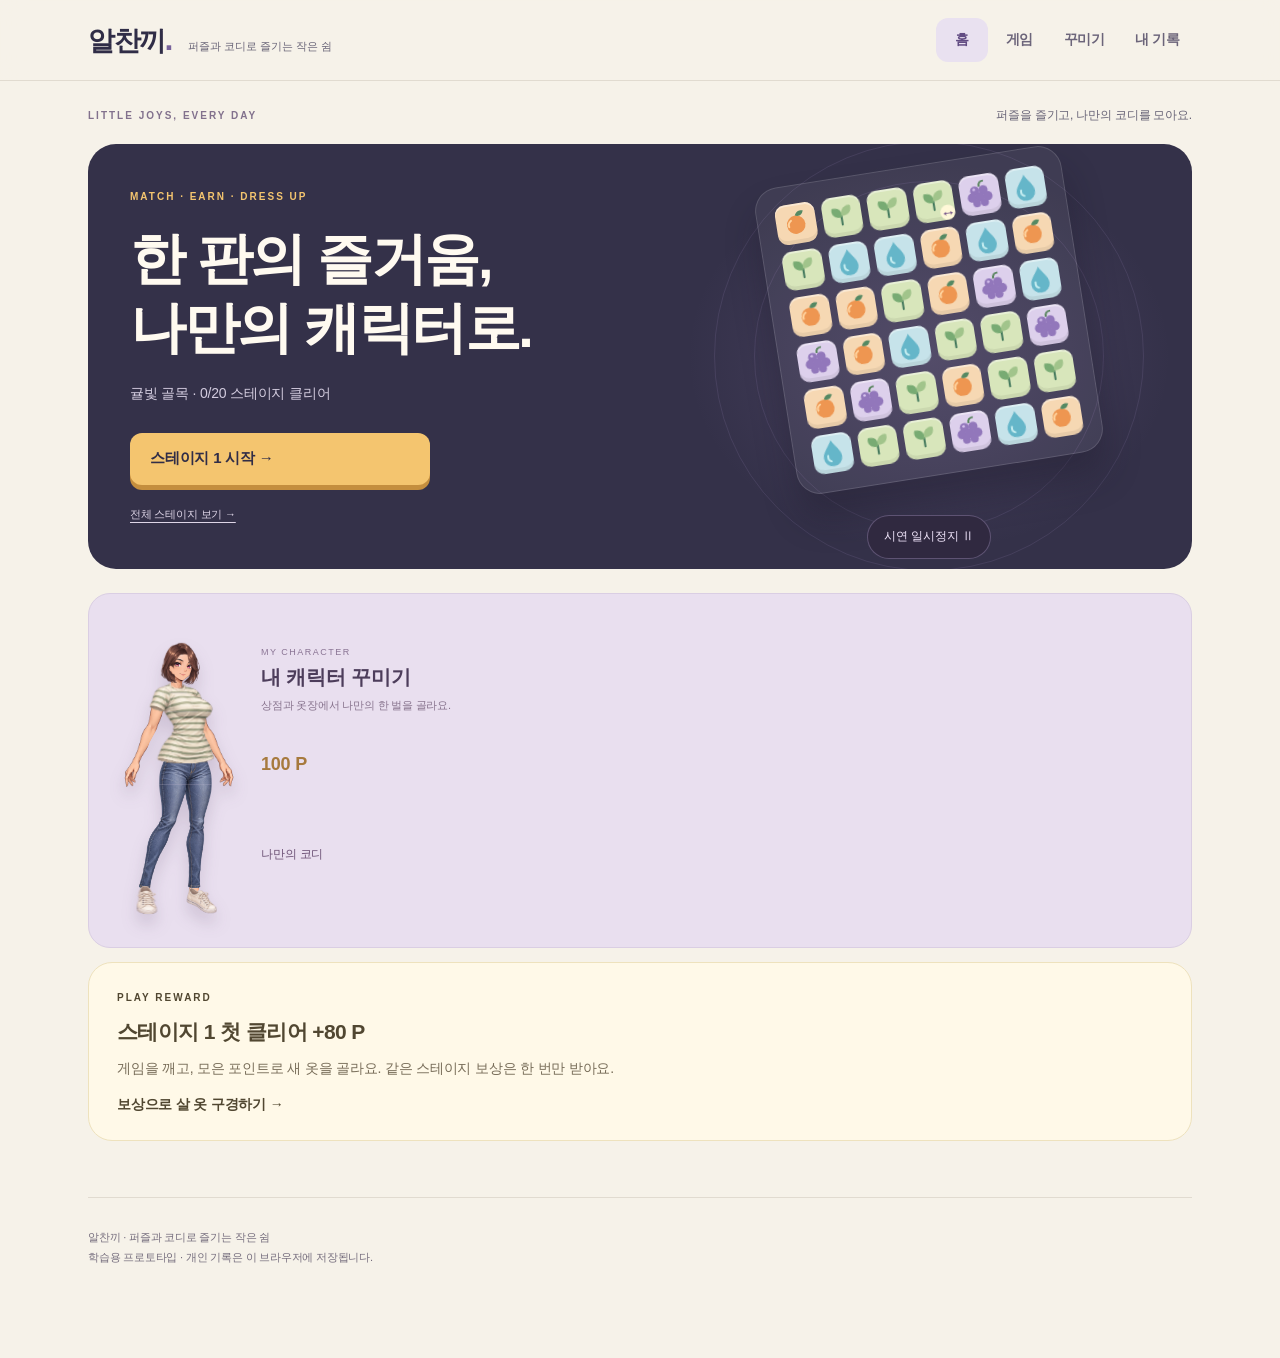
==== docs/index.html @ c438843d "Remove the previous records archive from the records screen" ====
<!doctype html>
<html lang="ko"><head><meta charset="utf-8"><meta name="viewport" content="width=device-width, initial-scale=1"><meta name="theme-color" content="#353047"><link rel="stylesheet" href="./avatar.css"><link rel="stylesheet" href="./avatar-cel.css"><link rel="stylesheet" href="./avatar-raster.css"><link rel="stylesheet" href="./avatar-quality.css"><link rel="stylesheet" href="./journey.css"><link rel="stylesheet" href="./daily.css"><link rel="stylesheet" href="./playground.css"><meta name="description" content="알찬끼에서 별빛 배달 여행과 3매치 퍼즐을 즐기고, 모은 포인트로 나만의 캐릭터를 꾸며보세요."><title>알찬끼 · 퍼즐과 코디로 즐기는 작은 쉼</title>
<style>
:root{--bg:#f6f5ef;--ink:#203e34;--muted:#728078;--line:#dce1d6;--green:#ddebce;--orange:#edb979}*{box-sizing:border-box}html{scroll-behavior:smooth;scroll-padding-top:90px}body{margin:0;background:var(--bg);color:var(--ink);font-family:system-ui,-apple-system,'Segoe UI',sans-serif}button,input{font:inherit}button,a{-webkit-tap-highlight-color:transparent}button{cursor:pointer}a{color:inherit;text-decoration:none}header{position:sticky;top:0;z-index:5;background:#f6f5eff5;border-bottom:1px solid var(--line)}.bar{max-width:1160px;margin:auto;display:flex;justify-content:space-between;align-items:center;padding:19px 28px}.logo{font-size:29px;font-weight:900;letter-spacing:-2px}.logo span{font-size:11px;letter-spacing:2px;margin-left:12px;font-weight:500}nav{display:flex;gap:24px;font-size:14px}nav a:hover{color:#56834b}main{max-width:1160px;margin:auto;padding:0 28px}section{margin:48px 0 64px}.hero{display:grid;grid-template-columns:1.2fr 1fr;gap:40px;align-items:center;margin:50px 0}.eyebrow{font-size:11px;letter-spacing:2px;font-weight:700;color:#6c8268}.hero h1{font-size:clamp(38px,5.1vw,65px);line-height:1.22;letter-spacing:-3px;margin:20px 0}.hero p{color:var(--muted);line-height:1.9;font-size:15px}.hero-art{position:relative;overflow:hidden;border-radius:160px 160px 24px 24px;height:300px;background:#e7ead9;display:flex;align-items:flex-end;justify-content:center}.sun{width:95px;height:95px;border-radius:50%;background:#efbd7b;position:absolute;top:38px;right:70px}.hill{width:400px;height:250px;border-radius:50%;background:#a8bea0;position:absolute;bottom:-135px;left:-60px;transform:rotate(20deg)}.hill.second{background:#72977b;bottom:-165px;left:80px;width:450px}.plant{z-index:1;font-size:112px;filter:saturate(.6);margin-bottom:16px}.art-caption{position:absolute;left:24px;top:28px;font-size:12px;line-height:1.6}.pill{display:inline-block;background:white;border:1px solid var(--line);padding:8px 13px;border-radius:30px;font-size:12px}.section-head{display:flex;align-items:baseline;justify-content:space-between;gap:12px;margin-bottom:22px}h2{font-size:25px;letter-spacing:-1px;margin:0}h3{letter-spacing:-.6px}.small{font-size:12px;color:var(--muted)}.cards{display:grid;grid-template-columns:repeat(3,1fr);gap:16px}.card{background:#fff;border:1px solid var(--line);border-radius:18px;padding:24px}.card .icon{width:56px;height:56px;display:grid;place-items:center;font-size:29px;border-radius:15px;background:#f0f3e7;margin-bottom:22px}.tag{font-size:11px;color:#78886e}.card h3{font-size:19px;line-height:1.5;margin:12px 0}.card p,details{font-size:14px;color:#64766b;line-height:1.85}.card details{border-top:1px solid var(--line);padding-top:14px}.card summary{cursor:pointer;color:var(--ink);font-size:13px}.card details p{margin-bottom:0}.split{display:grid;grid-template-columns:1fr 1fr;gap:22px}.panel{background:#fff;border:1px solid var(--line);border-radius:22px;padding:28px}.goal{background:#eaf0e2}.fields{display:grid;grid-template-columns:1fr 1fr;gap:14px;margin:22px 0}label{font-size:12px;display:block}input{width:100%;border:1px solid #d1dccc;border-radius:9px;background:#ffffffbf;padding:12px;margin-top:7px;color:var(--ink);min-width:0}input:focus{outline:2px solid #648b55}.primary,.secondary{border:0;border-radius:10px;padding:12px 18px;font-size:13px;background:var(--ink);color:#fff}.secondary{background:#edf1e6;color:var(--ink)}.stats{display:grid;grid-template-columns:1fr 1fr;gap:16px;margin:25px 0}.stats strong{display:block;font-size:24px;margin-top:8px;letter-spacing:-1px}.progress{height:9px;background:#d4decc;border-radius:10px;overflow:hidden}.progress div{height:100%;background:#5b8153;transition:width .3s}.note{font-size:11px;line-height:1.8;color:#73816e}.game-panel{background:#203e34;color:#f7faee;display:flex;flex-direction:column}.game-panel .small,.game-panel .note{color:#b6c6ba}.game-stats{display:flex;justify-content:space-between;margin:20px 0 16px;font-size:12px}.game-stats b{font-size:21px;display:block;margin-top:5px}.board{touch-action:manipulation;display:grid;grid-template-columns:repeat(7,1fr);gap:5px;background:#163027;padding:10px;border-radius:15px;width:min(100%,350px);margin:auto}.tile{touch-action:manipulation;aspect-ratio:1;border:0;border-radius:9px;font-size:clamp(18px,3vw,27px);display:grid;place-items:center;padding:0;transition:transform .12s,opacity .15s;background:#e6edd8}.tile[data-v="1"]{background:#f8d5b1}.tile[data-v="2"]{background:#e4dcf5}.tile[data-v="3"]{background:#c2dfdd}.tile[data-v="4"]{background:#f3eab2}.tile.selected{outline:3px solid #f4ba64;outline-offset:0;transform:scale(.92)}.tile.pop{opacity:0;transform:scale(.4)}.tile:focus-visible{outline:3px solid #fbaf51}.game-actions{display:flex;gap:10px;justify-content:center;margin-top:12px}.game-actions button{padding:10px 14px;border:1px solid #607c6b;border-radius:8px;background:transparent;color:#fff;font-size:12px}#game-message{min-height:38px;text-align:center;font-size:12px;line-height:1.6;margin:13px 0 0}.strip{border-radius:18px;background:#efdfc9;padding:28px;display:flex;align-items:center;justify-content:space-between;gap:20px}.strip p{font-size:14px;line-height:1.8;margin-bottom:0}.strip strong{font-size:20px}footer{max-width:1104px;margin:0 auto;padding:28px 0 90px;border-top:1px solid var(--line);font-size:11px;color:var(--muted);line-height:1.8}.bottom-nav{display:none}button:focus-visible,a:focus-visible,summary:focus-visible{outline:3px solid #dc9a48;outline-offset:4px}@media(max-width:700px){.bar{padding:14px 20px}.logo{font-size:26px}.logo span{font-size:9px}nav{gap:15px;font-size:12px}main{padding:0 18px}.hero{grid-template-columns:1fr;gap:24px;margin:32px 0 40px}.hero h1{letter-spacing:-2px}.hero-art{height:180px;border-radius:90px 90px 18px 18px}.plant{font-size:85px;margin:0}.sun{width:65px;height:65px;top:20px}.hero p{font-size:14px}.cards,.split{grid-template-columns:1fr}.card{padding:22px}.card .icon{float:right;margin:0 0 10px 12px}.card h3{margin-top:10px}.panel{padding:23px}section{margin:36px 0 44px}.section-head{align-items:flex-start}h2{font-size:22px}.section-head .small{max-width:125px;text-align:right;line-height:1.6}.strip{padding:24px}.strip>span{display:none}.board{gap:5px}.tile{font-size:25px}footer{margin:0 18px}.bottom-nav{display:flex;position:fixed;bottom:0;left:0;right:0;z-index:6;justify-content:space-around;background:#fffef9f5;border-top:1px solid var(--line);padding:14px 5px calc(14px + env(safe-area-inset-bottom));font-size:12px}}@media(prefers-reduced-motion:reduce){html{scroll-behavior:auto}*{transition:none!important}}

/* Each navigation destination is a separate view; hidden panels keep their state. */
[hidden]{display:none!important}
body[data-view] .split{display:contents}
body[data-view] #fire,body[data-view] #play{max-width:650px;margin:38px auto 56px}
body[data-view] main{min-height:calc(100svh - 230px)}
nav a{padding:9px 12px;border-radius:22px;transition:background .15s}
nav a[aria-current="page"]{background:#ddebce;color:#203e34;font-weight:750}
.bottom-nav a[aria-current="page"]{background:#eaf0e2}
@media(max-width:700px){nav{gap:4px}nav a{padding:8px 10px}body[data-view] #fire,body[data-view] #play{margin-top:24px}.bottom-nav{gap:0}}

.feed-heading{margin:30px 0 18px}.feed-feature{background:#eaf0e2}.external-card{display:flex;flex-direction:column}.external-card h3{flex:1}.source-link{font-size:13px;font-weight:700;display:block;margin-top:18px}.feed-meta{font-size:11px;line-height:1.8;color:var(--muted)}.feed-status{font-size:12px;line-height:1.8;color:#63735e;margin:12px 0 24px}.external-card a:hover{text-decoration:underline}

#community{max-width:820px;margin:38px auto 56px}.community-notice{background:#eaf0e2;border:1px solid #d1dfc4;border-radius:14px;padding:18px;line-height:1.8;font-size:13px}.community-toolbar{display:flex;justify-content:space-between;gap:12px;margin:22px 0;align-items:center}.community-toolbar input{margin:0;max-width:420px}.post-list{display:grid;gap:12px}.post-row{text-align:left;width:100%;border:1px solid var(--line);border-radius:14px;padding:20px;background:white;color:var(--ink)}.post-row:hover{border-color:#7b9a68}.post-row strong{display:block;font-size:17px;line-height:1.6;margin:8px 0;overflow-wrap:anywhere}.post-meta{font-size:12px;color:var(--muted);line-height:1.8}.post-badge{font-size:10px;background:#edf1e6;border-radius:5px;padding:3px 7px;margin-right:8px}.community-form{display:grid;gap:16px}.community-form input,.community-form textarea,.community-form select{background:#fafbf6;border:1px solid var(--line);border-radius:9px;padding:12px;width:100%;color:var(--ink);font:inherit;margin-top:7px}.community-form textarea{resize:vertical;min-height:150px;line-height:1.7}.community-form .comment-text{min-height:80px}.community-actions{display:flex;gap:10px;flex-wrap:wrap;margin:18px 0}.post-body{white-space:pre-wrap;overflow-wrap:anywhere;line-height:1.9;font-size:15px;margin:24px 0 30px}.post-detail-title{overflow-wrap:anywhere;font-size:25px;line-height:1.5}.comment-row{padding:18px 0;border-bottom:1px solid var(--line)}.comment-row p{white-space:pre-wrap;overflow-wrap:anywhere;line-height:1.8;font-size:14px}.delete-small{border:0;background:transparent;color:#965640;font-size:12px;padding:8px}.empty-state{padding:30px;text-align:center;color:var(--muted);font-size:14px;line-height:1.8}#community-status{min-height:24px;line-height:1.7;color:#7d502c;font-size:13px}.community-title{margin:12px 0}.community-error{color:#8b3f2d}@media(max-width:700px){#community{margin-top:24px}.community-toolbar{align-items:stretch}.community-toolbar .primary{white-space:nowrap}.post-row{padding:17px}.community-detail{padding:20px}.bottom-nav a{font-size:11px;padding:9px 7px}}@media(max-width:450px){.logo span{display:none}.bar nav a{font-size:12px;padding:8px 9px}.bar{padding:14px 18px}}
.hero,.strip{display:none!important}</style><link rel="stylesheet" href="./mobile.css"><link rel="stylesheet" href="./meals.css"><link rel="stylesheet" href="./meal-solo.css"><link rel="stylesheet" href="./fire.css"><link rel="stylesheet" href="./fire-life.css"><link rel="stylesheet" href="./hub.css"><link rel="stylesheet" href="./cart.css"><link rel="stylesheet" href="./soft-theme.css"><link rel="stylesheet" href="./menu-focus.css"><link rel="stylesheet" href="./puzzle-presentation.css"><link rel="stylesheet" href="./home-motion.css"><link rel="stylesheet" href="./collection.css"><link rel="stylesheet" href="./play-upgrades.css"><link rel="stylesheet" href="./puzzle-objectives.css"></head><body class="soft-theme" data-view="home">
<header><div class="bar"><a class="logo" href="#home">알찬끼<b class="brand-dot">.</b><span>퍼즐과 코디로 즐기는 작은 쉼</span></a><nav aria-label="메인 메뉴"><a href="#home">홈</a><a href="#arcade">게임</a><a href="#avatar">꾸미기</a><a href="#read">내 기록</a></nav></div></header>
<main>
<section id="home" class="meal-home" aria-labelledby="meal-home-heading">
<div class="soft-home-head"><span class="soft-kicker">LITTLE JOYS, EVERY DAY</span><p>퍼즐을 즐기고, 나만의 코디를 모아요.</p></div>
<div class="soft-game-hero"><div class="soft-game-copy"><span class="soft-kicker">MATCH · EARN · DRESS UP</span><h1 id="meal-home-heading">한 판의 즐거움,<br>나만의 캐릭터로.</h1><p data-menu-journey-summary>스테이지 1부터 가볍게 시작해요.</p><a class="soft-play-button" data-menu-journey-action href="#challenge?journey=1">스테이지 1 시작 →</a><a class="soft-game-more" href="#journey">전체 스테이지 보기 →</a></div><div class="soft-game-visual"><div class="soft-orbit one" aria-hidden="true"></div><div class="soft-orbit two" aria-hidden="true"></div><div class="soft-preview" aria-hidden="true"></div><button class="home-demo-control" type="button" hidden>시연 일시정지 Ⅱ</button></div></div>
<div class="collection-wish" data-wish-target></div><div class="home-game-paths"><a class="avatar-entry" href="#avatar"><span data-home-avatar aria-hidden="true"></span><span><small>MY CHARACTER</small><strong>내 캐릭터 꾸미기</strong><span>상점과 옷장에서 나만의 한 벌을 골라요.</span></span><b data-avatar-balance>100 P</b><span class="collection-home-badge" id="home-region-badge"></span></a><a class="next-reward-card" href="#avatar"><span class="soft-kicker">PLAY REWARD</span><strong data-menu-reward>첫 스테이지를 깨면 +80 P</strong><p data-menu-reward-copy>모은 포인트로 상점에서 새 옷을 골라요.</p><span class="reward-link">보상으로 살 옷 구경하기 →</span></a></div></section>
<section id="saved-meals" class="meal-saved" hidden aria-labelledby="saved-meal-heading"><span class="meal-eyebrow">MY LITTLE TABLE</span><h1 id="saved-meal-heading" tabindex="-1">다음에 또 먹고 싶은 한 끼.</h1><p class="meal-form-info">저장한 아이디어, 먹어본 한 끼, 직접 쓴 기록을 모아봐요. 모두 이 브라우저에만 저장됩니다.</p><div id="solo-journal" class="solo-journal"></div><div class="record-context"><a href="#meal-archive">← 이전 식사 도구</a><a href="#meal-compose">＋ 내 레시피 쓰기</a></div><div class="meal-saved-tabs" role="group" aria-label="내 식탁 분류"><button id="meal-tab-saved" type="button" aria-pressed="true">저장한끼</button><button id="meal-tab-cooked" type="button" aria-pressed="false">먹어본 한끼</button><button id="meal-tab-mine" type="button" aria-pressed="false">내 기록</button></div><p id="meal-saved-count" class="meal-results" role="status"></p><div id="meal-saved-grid" class="meal-grid"></div><p id="meal-saved-status" class="meal-local-status" role="status" aria-live="polite"></p></section>
<section id="meal-archive" hidden class="meal-home" aria-labelledby="meal-archive-heading"><a class="back-home" href="#read">← 내 기록</a><h1 id="meal-archive-heading">이전 식사 도구</h1><p class="small">메인에서 제외한 도구입니다. 기존 개인 기록과 예시를 이곳에서만 확인합니다.</p><div class="hub-grid"><a class="hub-card food" href="#cart"><span class="hub-icon" data-soft-icon="bowl"></span><h2>장보기 조합 계산</h2><p id="hub-food-summary">포장 단위 구매비로 여러 끼 조합 계산</p><span class="hub-go">조합 계산하기 →</span></a></div><div class="home-progress"><p id="solo-home-summary"></p><a href="#saved-meals">내 식탁 보기 →</a></div><div class="home-food-actions"><button id="browse-meals" class="secondary" type="button">한끼 예시 구경 ↓</button><a href="#saved-meals">♡ 저장한 한끼</a><a href="#meal-compose">＋ 내 레시피 쓰기</a></div><details class="home-price-guide"><summary>식사 예시와 가격 기준</summary><p>밥·기름·양념을 포함한 사용량 원가입니다. 예시 단가는 시장 조사 가격이 아니며 실제 구매처·제품에 따라 달라집니다. 처음 포장 단위로 사는 비용은 상세에서 따로 확인할 수 있어요. 예시 이미지는 AI 일러스트입니다.</p></details><div id="meal-feed"><div class="meal-section-head"><h2>한 끼 아이디어 구경</h2><p>기획 예시 4개 · 가정 단가 · AI 일러스트. 내 레시피도 함께 모입니다.</p></div><div class="meal-filters"><label class="meal-search">어떤 재료가 남았나요?<input id="meal-search" type="search" maxlength="80" placeholder="두부, 계란, 참치… 재료나 메뉴 검색"></label><label class="meal-sort-label">둘러보는 순서<select id="meal-sort"><option value="recommended">기본순 (내 기록 먼저)</option><option value="cheap">1인분 비용 낮은순</option><option value="quick">조리시간 짧은순</option></select></label></div><div class="meal-chips" role="group" aria-label="한끼 필터"><button id="meal-filter-all" type="button" aria-pressed="true">전체 보기</button><button id="meal-filter-budget" type="button" aria-pressed="false">3천 원 이하</button><button id="meal-filter-fast" type="button" aria-pressed="false">10분 이내</button><button id="meal-filter-clear" type="button">검색·필터 초기화 ↻</button></div><p id="meal-result-count" class="meal-results" role="status"></p><div id="meal-feed-grid" class="meal-grid"></div><p id="meal-home-status" class="meal-local-status" role="status" aria-live="polite"></p></div></section>
<section id="meal" class="meal-detail" hidden aria-labelledby="meal-detail-title"><a id="meal-detail-back" class="meal-detail-back" href="#meal-archive">← 한끼 구경</a><div id="meal-missing" class="meal-empty" hidden>이 한끼를 찾지 못했어요. 직접 작성한 기록은 작성한 기기의 브라우저에서만 볼 수 있습니다.<br><a class="meal-button" href="#meal-archive">한끼 구경으로</a></div><div id="meal-detail-content"><div class="meal-detail-top"><div id="meal-detail-image" class="meal-detail-image"></div><div><span id="meal-detail-type" class="meal-eyebrow"></span><h1 id="meal-detail-title" class="meal-detail-title"></h1><p id="meal-detail-description" class="meal-detail-description"></p><div id="meal-detail-tags"></div><div id="meal-detail-price" class="meal-detail-price"></div><p id="meal-detail-source" class="meal-price-explanation"></p><div class="meal-actions"><button id="meal-detail-save" class="meal-button" type="button" aria-pressed="false">♡ 저장하기</button><button id="solo-log-trigger" class="meal-button solo-log-launch" type="button">오늘 식사 기록</button><button id="meal-detail-cooked" class="meal-button light" type="button" aria-pressed="false">먹어봤어요</button><button id="meal-detail-share" class="meal-button outline" type="button">한끼 정보 공유 ↗</button></div><p id="meal-detail-status" class="meal-local-status" role="status" aria-live="polite"></p></div></div><div class="meal-detail-grid"><article class="meal-panel"><h2>재료도, 계산도 펼쳐봐요.</h2><label class="meal-portion-control">준비할 분량<select id="meal-detail-portions" aria-label="준비할 인분"></select></label><table class="meal-cost-table"><thead><tr><th>재료</th><th>사용량</th><th>사용량 원가</th></tr></thead><tbody id="meal-ingredients"></tbody><tfoot id="meal-cost-total"></tfoot></table><p class="meal-price-explanation">재료별 비용은 1원, 합계·1인분 원가는 10원 단위 반올림한 추정값입니다. 조리 에너지·도구·배송비는 제외했습니다. 미리 지은 밥 기준 조리시간이며, 쌀은 조리 전 사용량으로 계산합니다.</p><div id="meal-purchase-cost" class="meal-purchase"></div></article><article class="meal-panel"><h2>이렇게 한 그릇.</h2><ol id="meal-detail-steps" class="meal-steps"></ol><div id="meal-detail-tip" class="meal-tip"></div><p class="meal-plain-small">재료와 제품에 따라 맛과 간이 달라집니다. 실제 사용할 제품의 성분을 확인해주세요.</p></article></div><p id="meal-detail-author" class="meal-plain-small"></p><button id="meal-detail-delete" type="button" class="meal-danger" hidden>내 기기에서 이 기록 삭제</button><p id="meal-share-status" class="meal-share-status" role="status"></p><div id="meal-share-copy" class="share-copy" hidden></div></div></section>
<section id="cart" class="cart-page" hidden aria-labelledby="cart-heading"><span class="meal-eyebrow">MY REAL SHOPPING PLAN</span><h1 id="cart-heading">몇 끼를 먹을지 정하면,<br>살 포장까지 계산해요.</h1><p class="cart-lead">재료를 함께 쓰는 식사 조합을 비교해 장보기 상품 합계와 남는 양을 계산합니다.</p><div class="cart-tools"><a href="#meal-lab">메뉴 하나만 가볍게 고르기</a><a href="#saved-meals">내 식탁</a></div><p class="cart-provenance">기획 예시 10개 · 예시 포장 가격 · 실제 매장 최저가/직접 조리 검증 자료가 아닙니다. 가격과 보유 수량을 맞추면 내 기준으로 계산할 수 있어요.</p><div id="cart-active" class="cart-active" hidden></div><form id="cart-form" class="cart-form" novalidate><div class="cart-main-fields"><label>이번 장보기 한도 (원)<input id="cart-budget" type="number" min="0" max="10000000" step="1" value="50000" inputmode="numeric"></label><label>준비할 저녁 식사 (끼)<input id="cart-meals" type="number" min="1" max="7" step="1" value="7" inputmode="numeric"></label></div><details id="cart-settings" class="cart-settings"><summary>인원·조리시간·반복·추가 비용</summary><div class="fields"><label>한 끼 인원 (명)<input id="cart-people" type="number" min="1" max="4" step="1" value="1"></label><label>같은 메뉴 최대 (번)<input id="cart-repeat" type="number" min="1" max="7" step="1" value="2"></label><label>레시피 기준 조리시간 상한 (분)<input id="cart-minutes" type="number" min="1" max="120" step="1" value="20"></label><label>배송·장보기 추가 비용 (원)<input id="cart-fee" type="number" min="0" max="1000000" step="1" value="0"></label></div><p class="cart-note">추가 비용은 구매할 포장이 있을 때 한 번 더합니다. 조리시간은 미리 지은 밥을 쓰는 예시이며 인원 증가 시간은 반영하지 않습니다.</p></details><details id="cart-inventory" class="cart-settings"><summary>집에 있는 재료 · 포장 가격 바꾸기 <span id="cart-owned-summary"></span></summary><p class="cart-note">쌀은 조리 전 g, 기름·간장은 ml 기준입니다. 개·봉은 정수, g·ml는 소수 한 자리까지 입력하세요. 같은 단위로 비교하며 임의로 변환하지 않습니다.</p><label class="cart-search-label">재료 찾기<input id="cart-search" type="search" placeholder="쌀, 두부, 계란…" maxlength="40"></label><div id="cart-item-rows" class="cart-item-rows"></div><p class="cart-note">‘빼기’를 켜면 그 재료가 들어간 예시를 모두 제외합니다. 실제 제품의 성분·알레르기 표시는 별도로 확인해주세요.</p></details><button id="cart-solve" type="submit" class="primary">식사 조합과 장바구니 계산</button><p class="cart-note">쌀·기름·양념도 재고가 0이면 포장 구매비에 포함합니다. 영양 균형·보관 안전·재료의 신선도를 판정하는 도구는 아닙니다.</p></form><p id="cart-status" class="cart-status" role="status" aria-live="polite"></p><div id="cart-results" class="cart-results" hidden></div><div id="cart-history" class="cart-history"></div><p class="cart-note">설정·진행 중인 계획·이전 계획 6개는 이 브라우저에만 저장합니다. 계산은 기기 안에서 실행하며 재료·가격을 외부로 보내지 않습니다.</p></section><section id="meal-lab" class="solo-lab" hidden aria-labelledby="solo-heading"><div class="cart-tools"><a href="#cart">← 여러 끼 장보기 조합 계산</a></div><span class="meal-eyebrow">MY SMALL KITCHEN</span><h1 id="solo-heading" tabindex="-1">오늘 뭐 먹지?<br>내 재료에서 시작해요.</h1><p class="solo-intro">고민은 짧게, 식탁은 알차게. 예시 4개와 직접 만든 레시피 안에서 골라요. 새로운 레시피를 생성하는 AI 기능은 아닙니다.</p><div class="solo-layout"><form id="solo-picker-form" class="solo-panel"><h2>지금 내 부엌은요.</h2><label>있는 재료 이름 (쉼표로 구분)<input id="solo-pantry" maxlength="1200" placeholder="두부, 계란, 양배추"></label><label class="solo-check"><input id="solo-staples" type="checkbox"><span>쌀·식용유·간장·소금·설탕·참깨는 있어요</span></label><div class="solo-settings-row"><label>1인분 사용량 원가<select id="solo-budget"><option value="2000">2천 원 이하</option><option value="2500">2,500원 이하</option><option value="3000" selected>3천 원 이하</option><option value="5000">5천 원 이하</option><option value="0">제한 없음</option></select></label><label>조리시간<select id="solo-minutes"><option value="10">10분 이내</option><option value="15" selected>15분 이내</option><option value="30">30분 이내</option><option value="0">제한 없음</option></select></label></div><label class="solo-check"><input id="solo-only-saved" type="checkbox"><span>저장한 한끼에서만 고르기</span></label><button class="meal-button" type="submit">오늘 한끼 골라보기 🎲</button><p class="solo-hint">재료는 이름으로만 비교해요. 수량·신선도는 직접 확인해주세요. 있는 재료도 사용량 원가에 포함합니다. 예시 가격은 실제 매장 조사 가격이 아닙니다.</p></form><div class="solo-pick-stage"><div class="solo-pick-header"><span class="meal-eyebrow">TODAY’S LITTLE CHOICE</span><h2>이런 한 끼는 어때요?</h2></div><div id="solo-pick" class="solo-pick-body"></div></div></div><p id="solo-status" class="solo-status" role="status"></p><div class="solo-panel solo-plan"><h2>다음 세 끼, 미리 챙겨두기</h2><p class="solo-hint">뽑은 메뉴를 최대 3개 담아요. 정해진 날짜나 출석 없이, 내 속도로 준비하세요.</p><div id="solo-plan-list" class="solo-plan-list"></div><div id="solo-plan-summary"></div></div><p class="solo-hint">재료·계획·식사 일지는 이 브라우저에만 저장됩니다. 브라우저 데이터를 지우면 사라집니다. 메뉴가 부족하면 <a href="#meal-compose">내 레시피를 추가</a>해보세요.</p></section><section id="meal-compose" class="meal-compose" hidden aria-labelledby="meal-compose-heading"><span class="meal-eyebrow">MY PROUD LITTLE MEAL</span><h1 id="meal-compose-heading">이 한 끼, 꽤 알찼어요.</h1><p class="meal-form-info">가격만큼 맛과 만족도도 함께 남겨요. 현재는 내 브라우저에만 저장되는 기록이며 다른 사용자에게 공개되지 않습니다.</p><form id="meal-form" class="meal-form"><div class="meal-panel"><h2>어떤 한 끼였나요?</h2><div class="meal-form-grid"><label class="full">한끼 이름<input id="meal-form-title" maxlength="60" placeholder="예: 남은 두부로 만든 든든한 덮밥" required></label><label>기록할 이름<input id="meal-form-author" maxlength="20" placeholder="예: 알찬 새싹"></label><label>식사 종류<select id="meal-form-category"><option>집밥</option><option>간편식</option><option>도시락</option></select></label><label>총 몇 인분인가요?<input id="meal-form-servings" type="number" min="1" max="20" step="1" value="1" required></label><label>조리시간 (분)<input id="meal-form-minutes" type="number" min="1" max="240" step="1" value="10" required></label><label class="full">비용 기준일<input id="meal-form-date" type="date" required></label><label class="full">이 한 끼의 뿌듯한 점<textarea id="meal-form-note" maxlength="500" placeholder="남은 재료를 썼다거나, 생각보다 맛있었다거나. 작은 자랑도 좋아요."></textarea></label><label class="full">사진 (선택)<input id="meal-form-photo" type="file" accept="image/jpeg,image/png,image/webp"></label></div><p class="meal-form-info">JPG·PNG·WebP, 최대 4MB. 사진은 브라우저에서 크기를 줄여 이 기기에 저장합니다. 외부 서버로 보내지 않습니다.</p><img id="meal-photo-preview" class="meal-photo-preview" alt="선택한 식사 사진 미리보기" hidden><button id="meal-photo-clear" type="button" class="meal-button light" hidden>사진 빼기</button><p id="meal-photo-status" class="meal-form-status" role="status"></p></div>
<div class="meal-panel"><h2>먹은 만큼의 재료비를 적어요.</h2><p class="meal-form-info">아래 비용은 위에 적은 <strong>총 인분 전체</strong>에 사용한 금액입니다. 포장 가격 전체가 아니라 사용한 양으로 환산해 주세요. 집에 있던 밥·기름·양념도 넣으면 비교하기 좋아요. 무료로 받은 재료의 0원 표기는 메모에 이유를 남겨주세요.</p><div id="meal-ingredient-rows" class="ingredient-rows"></div><button id="meal-add-ingredient" type="button" class="meal-button light" style="margin-top:15px">재료 한 줄 추가 ＋</button><div id="meal-form-total" class="meal-form-total" aria-live="polite"></div></div>
<div class="meal-panel"><h2>따라 먹는 방법도 알려주세요.</h2><label>조리법 · 한 줄에 한 단계<textarea id="meal-form-steps" maxlength="4000" placeholder="밥을 준비하고 두부를 썰어요.&#10;팬에 기름을 두르고 두부를 구워요." required></textarea></label><label style="display:block;margin-top:18px">내가 찾은 작은 팁 (선택)<textarea id="meal-form-tip" maxlength="300" placeholder="다음에 만들 때 기억하고 싶은 팁을 남겨주세요."></textarea></label></div><p id="meal-form-status" class="meal-form-status" role="status" aria-live="polite"></p><div class="meal-actions"><button id="meal-submit" type="submit" class="meal-button">내 기기에 한끼 저장하기</button><a href="#meal-archive" class="meal-button outline">구경으로 돌아가기</a></div><p class="meal-form-info">최대 20개 기록을 저장할 수 있습니다. 브라우저 데이터를 지우면 사진·기록도 사라집니다. 아직 계정·공유 데이터베이스는 연결하지 않았어요.</p></form></section>
<p id="view-announcement" class="screen-reader-only" role="status" aria-live="polite"></p>
<section id="arcade" class="playground" hidden aria-labelledby="arcade-heading">
<div class="play-intro"><span class="play-brand">PLAY YOUR WAY</span><h1>게임</h1><p>스테이지를 이어가거나, 가볍게 한 판.</p></div>
<a class="journey-entry game-primary" href="#challenge?journey=1" data-menu-journey-action=""><span class="journey-entry-art" aria-hidden="true">✉<i>✦</i></span><span><small>STAGE PLAY</small><strong data-menu-journey-label>스테이지 1 시작</strong><span data-menu-journey-summary>한 판씩 클리어하며 다음 길을 열어요.</span><em>스테이지 플레이 →</em></span></a><a class="stage-map-link" href="#journey">전체 스테이지 · 지역 지도 보기 →</a><div class="score-mode-card"><div><span class="soft-kicker">TWENTY MOVES, YOUR BEST</span><h2>빠른 한 판</h2><p>스테이지와 별개로, 20번의 교환으로 최고 점수에 도전해요.</p><p id="score-hub-record" class="score-hub-record">첫 점수 도전을 시작해 보세요.</p></div><a class="soft-play-button" href="#challenge?mode=score">20수 점수 도전 →</a></div><details id="game-more-modes" class="game-options"><summary>다른 도전 · 오늘의 퍼즐과 연습</summary><p class="menu-option-note">날짜별 같은 판에 도전하거나, 원하는 규칙을 골라 연습해요.</p><div class="feature-game"><div class="feature-copy"><span class="eyebrow">TODAY’S LITTLE CHALLENGE</span><h1 id="arcade-heading">한 정거장만 더.<br>이번 판은 될 것 같아.</h1><p>오렌지를 모으고, 번개를 만들고, 얼음을 깨고.<br>읽어야 할 설명 대신, 바로 해보는 한 판.</p><a id="home-daily-start" class="primary" href="#challenge?stage=1">오늘의 퍼즐 바로 하기 →</a><p id="home-daily-status" class="home-daily-status" role="status"></p><a id="home-continue" class="home-continue" href="#challenge" hidden>마지막 판 이어하기 →</a><div class="feature-meta"><span>🍊 3매치</span><span>❄ 목표 수집</span><span>⏱ 시간 제한 없음</span></div></div><div class="feature-art" role="img" aria-label="과일과 별, 번개가 놓인 컬러 퍼즐 보드"><div class="mini-board" aria-hidden="true"><span class="mini-piece">🍊</span><span class="mini-piece">⭐</span><span class="mini-piece">🍇</span><span class="mini-piece">🌱</span><span class="mini-piece">💧</span><span class="mini-piece spark">⚡</span><span class="mini-piece">🍊</span><span class="mini-piece">🍇</span><span class="mini-piece">🌱</span><span class="mini-piece">💧</span><span class="mini-piece">⭐</span><span class="mini-piece">🍊</span><span class="mini-piece">🍇</span><span class="mini-piece">🌱</span><span class="mini-piece">💧</span><span class="mini-piece">⭐</span></div><span class="art-label">A LITTLE MATCH. A BIG LITTLE WIN.</span></div></div>
<div class="home-cards"><article class="panel"><span class="eyebrow">FIVE LITTLE STOPS</span><h2 style="margin-top:14px">다섯 정거장, 다른 한 수.</h2><p class="small" style="line-height:1.8">처음이라면 1번부터. 원하는 곳에서 바로 시작해도 좋아요.</p><div id="home-stage-list" class="home-stage-list"></div><p id="home-puzzle-progress" class="home-progress"></p></article></div>
<article class="panel challenge-history" aria-labelledby="history-heading"><div class="section-head"><h2 id="history-heading">최근 7일 도전</h2><span class="small">놓친 날도 언제든</span></div><p>날짜를 골라 한 판 더. 오늘 못 했어도 괜찮아요.</p><div id="challenge-history" class="history-days"></div><p id="challenge-history-summary" class="history-note"></p><p class="history-note">별과 진행은 내 브라우저의 개인 기록입니다. 다른 사용자와 비교하지 않습니다.</p></article></details><details class="lab-experiments"><summary>다른 규칙도 체험해 보기 · 기믹 도전</summary><div class="lab-feature"><div><span class="soft-kicker">NEW SPECIAL PLAYGROUND</span><h2>로켓이 날고,<br>판이 움직이는 20수.</h2><p>회오리·성장 폭탄·충전 스킬과 포털을 한 판에.</p></div><a class="soft-play-button" href="#lab">기믹 도전 시작 →</a></div></details><div class="record-context"><a href="#avatar">모은 포인트로 캐릭터 꾸미기 →</a></div><p class="play-test-note">로그인 없이 바로 즐겨요. 스테이지별 진행과 별 기록은 이 브라우저에만 저장됩니다. 오늘의 도전은 한국 날짜별로 같은 시작 보드와 채움 순서를 사용하며 자유롭게 재도전할 수 있습니다.</p>
</section>
<section id="avatar" class="avatar-screen" hidden aria-labelledby="avatar-title"><div class="avatar-heading"><a class="back-home" href="#arcade">← 게임</a><span class="soft-kicker">MY LITTLE CHARACTER</span></div><div class="avatar-title-row"><div><h1 id="avatar-title">내 코디 · 옷장</h1><p id="avatar-title-copy">가만히 있어도, 오래 보고 싶은 캐릭터.</p></div><div class="avatar-wallet"><small>꾸미기 포인트</small><strong><span id="avatar-points">100</span> <span>P</span></strong></div></div><div id="avatar-quality" class="avatar-quality"><div class="avatar-quality-canvas"><span class="avatar-quality-badge">정지 원화 · 기본 코디</span><img data-quality-master class="avatar-quality-full" alt="라일락 여행자 기본 코디 원화" width="1024" height="1536" loading="lazy" decoding="async"><button id="avatar-quality-zoom" type="button" aria-haspopup="dialog">원본 크게 보기 ⛶</button></div><div class="avatar-quality-details"><span class="soft-kicker">LILAC TRAVELER · ART MASTER 01</span><h2>라일락 여행자</h2><p class="avatar-quality-lead">섬세한 눈빛과 머릿결,<br>옷의 주름과 소재까지.</p><div class="avatar-quality-face"><img data-quality-master alt="기본 캐릭터 얼굴 디테일" width="1024" height="1536" loading="lazy" decoding="async"></div><p class="avatar-quality-caption">AI 제작 원화 · 얼굴과 머릿결 확대</p><div class="avatar-quality-note"><strong>초기 디자인을 확인하는 원화입니다.</strong><p>디자인 참고용 원화로, 현재 저장된 착장과 별도입니다. 실제 착장은 내 코디·옷장에서 확인할 수 있습니다.</p><a href="#avatar?view=wardrobe">구매한 옷과 저장된 착장 열기 →</a></div><p id="avatar-quality-status" role="status"></p></div></div><dialog id="avatar-quality-dialog" class="avatar-quality-dialog" aria-labelledby="avatar-quality-dialog-title"><div class="avatar-quality-dialog-head"><h2 id="avatar-quality-dialog-title">기본 코디 · 정지 원화</h2><button id="avatar-quality-close" type="button" autofocus aria-label="원화 확대 닫기">닫기 ✕</button></div><img data-quality-master alt="기본 코디 전신 정지 원화" width="1024" height="1536" loading="lazy" decoding="async"><p>원화 품질 확인용 기본 코디 · 보유 의상 적용과는 별도입니다.</p></dialog><div id="avatar-legacy" hidden><div id="avatar-layout-anchor" aria-hidden="true"></div><div class="avatar-layout"><div class="avatar-dressing"><div class="avatar-room"><span class="avatar-room-window" aria-hidden="true">✦</span><span id="avatar-preview-label" class="avatar-preview-label">저장된 내 모습</span><button id="avatar-zoom" class="avatar-zoom" type="button" aria-haspopup="dialog">확대 ⛶</button><div id="avatar-stage" class="avatar-stage"></div><span class="avatar-podium" aria-hidden="true"></span></div><div class="avatar-motion-controls" role="group" aria-label="캐릭터 동작"><button type="button" data-avatar-pose="idle" aria-pressed="true">자연스럽게</button><button type="button" data-avatar-pose="wave" aria-pressed="false">인사</button><button type="button" data-avatar-pose="victory" aria-pressed="false">승리</button></div><p class="avatar-art-credit">AI 제작 일러스트 · 의상별 원화 레이어 합성</p><div class="avatar-stage-actions"><button id="avatar-preview-cancel" type="button" hidden>미리보기 취소</button><button id="avatar-remove" type="button" hidden>벗기</button></div><details class="avatar-base-look"><summary>기본 모습 바꾸기 · 무료</summary><p>피부 톤</p><div id="avatar-skins" class="avatar-look-options"></div><p>표정</p><div id="avatar-faces" class="avatar-look-options"></div></details></div><div class="avatar-shopping"><div class="avatar-tabs" aria-label="상점과 옷장 선택"><button type="button" data-avatar-tab="shop" aria-pressed="true">상점</button><button type="button" data-avatar-tab="wardrobe" aria-pressed="false">내 옷장</button><span id="avatar-owned-count"></span></div><div id="avatar-slots" class="avatar-slots" aria-label="꾸미기 부위"></div><div class="avatar-shop-tools"><label>이 부위에서 검색<input id="avatar-search" type="search" maxlength="60" placeholder="이름으로 찾기"></label><label>보여줄 의상<select id="avatar-availability"><option value="all">전체</option><option value="affordable">지금 구매 가능</option><option value="unowned">미보유</option></select></label><label>정렬<select id="avatar-sort"><option value="catalog">기본 순서</option><option value="price-up">낮은 가격순</option><option value="price-down">높은 가격순</option><option value="name">이름순</option></select></label></div><h2 id="avatar-list-title">꾸미기 상점</h2><div id="avatar-items" class="avatar-items"></div><div id="avatar-empty" class="avatar-empty" hidden><p>조건에 맞는 의상이 없어요. 검색어나 필터를 바꿔보세요.</p><button id="avatar-empty-shop" type="button">상점에서 구경하기 →</button></div><p id="avatar-status" role="status" aria-live="polite"></p><div id="avatar-item-detail" class="avatar-item-detail"><div><h3 id="avatar-item-name"></h3><p id="avatar-item-description"></p></div><div class="collection-item-actions"><button id="avatar-wish" type="button">♡ 목표 의상으로 찜</button><button id="avatar-item-action" type="button">아이템 선택</button></div></div></div></div><section class="outfit-export" aria-labelledby="outfit-export-title"><h2 id="outfit-export-title">내 코디 카드</h2><label>카드에 넣을 이름<input id="outfit-card-name" maxlength="20" placeholder="나의 별빛 코디"></label><button id="outfit-export-button" type="button">저장된 코디 이미지 만들기</button><p id="outfit-export-status" role="status"></p><div id="outfit-export-preview" hidden></div></section><div class="collection-management"><details class="collection-looks"><summary>내 코디 저장 · 불러오기</summary><p id="collection-look-note">보유한 옷으로 만든 코디를 3개까지 저장해요.</p><label>코디 이름<input id="collection-look-name" maxlength="30" placeholder="예: 산책하는 날"></label><div id="collection-looks"></div></details><details class="collection-prizes"><summary>여행 기념 배경 · 장식</summary><div id="collection-backgrounds"></div></details></div><dialog id="avatar-zoom-dialog" class="avatar-zoom-dialog" aria-labelledby="avatar-zoom-title"><div class="avatar-zoom-heading"><h2 id="avatar-zoom-title">내 코디 크게 보기</h2><button id="avatar-zoom-close" type="button" autofocus aria-label="확대 보기 닫기">닫기 ✕</button></div><div id="avatar-zoom-stage" class="avatar-stage avatar-zoom-stage"></div><p>원화 레이어를 합성한 코디 · 미리보기는 구매나 저장이 아닙니다.</p></dialog></div><details class="avatar-earning"><summary>포인트는 어떻게 모으나요?</summary><p>첫 꾸미기 선물 100P · 여행 스테이지 첫 통과 80P · 일반 스테이지와 날짜별 도전 첫 통과 50P · 새로운 20수 판 완주 40~80P(점수에 따라) · 기믹 판 완주 50P.</p><p>같은 판 보상은 한 번만 받아요. 같은 판 재시작·새로고침으로 중복 지급되지 않습니다. 새 20수·기믹 판으로 계속 모을 수 있어요. 이전에 끝낸 판은 저장된 완료 결과를 다시 열면 처음 한 번 보상을 받을 수 있어요.</p></details><p id="avatar-save-note" class="small"></p><p class="small">이 브라우저에서만 쓰는 게임용 포인트입니다. 현금 구매·환전·다른 사용자와의 거래는 없습니다.</p><details id="avatar-reference-menu" class="avatar-reference-menu"><summary>캐릭터 디자인 참고</summary><nav class="avatar-view-switch" aria-label="캐릭터 화면 선택"><a href="#avatar?view=reference" data-avatar-view="reference">디자인 원화</a><a href="#avatar?view=wardrobe" data-avatar-view="wardrobe">내 코디 · 옷장</a></nav></details></section>
<section id="journey" class="journey-screen" hidden aria-labelledby="journey-title">
<a class="avatar-journey-link" href="#avatar"><span data-avatar-mini aria-hidden="true"></span><span>내 캐릭터 꾸미기</span><b data-avatar-balance>100 P</b></a><div class="journey-topline"><a class="back-home" href="#arcade">← 게임</a><span class="journey-series-label">STORY JOURNEY</span></div>
<div class="journey-cover"><div class="journey-cover-copy"><span class="soft-kicker">A LETTER, A LITTLE LIGHT</span><h1 id="journey-title">별빛 배달 여행</h1><p>한 번의 매치, 한 걸음의 여행.</p><p id="journey-progress" role="status"></p></div><img class="journey-cover-art" src="./journey-art.svg" alt="모아와 두리가 편지를 배달하는 창작 일러스트" width="640" height="240"></div>
<a id="journey-continue" class="journey-continue" href="#challenge?journey=1"><span><small id="journey-current-label">다음 배달</small><strong id="journey-current-title">첫 번째 편지</strong><span id="journey-current-copy">이어서 여행하기</span></span><b aria-hidden="true">→</b></a>
<div class="journey-browser"><div class="journey-region-picker"><label for="journey-region-select">지역 둘러보기<select id="journey-region-select"></select></label><a id="journey-current" href="#journey">현재 위치 ↗</a></div><div class="journey-region-nav"><a id="journey-region-prev" aria-label="이전 지역">←</a><span id="journey-region-position"></span><a id="journey-region-next" aria-label="다음 지역">→</a></div></div>
<div id="journey-region-prize" class="collection-region-prize"></div><div id="journey-map"></div><div id="journey-page-nav" class="journey-page-nav" hidden><a id="journey-page-prev">← 앞 구간</a><span id="journey-page-label"></span><a id="journey-page-next">다음 구간 →</a></div>
<div id="journey-level-preview" class="journey-level-preview" aria-live="polite"></div>
<p id="journey-save-status" class="small"></p><p id="journey-catalog-note" class="small"></p></section>
<section id="challenge" class="puzzle-screen" hidden aria-labelledby="puzzle-title"><div class="puzzle-top"><div><h1 id="puzzle-title">오렌지 급행</h1><p id="puzzle-subtitle" class="small"></p></div></div><div id="puzzle-restart-notice" class="restart-notice" role="status" aria-live="polite" hidden><span>새 판을 열었어요. 잘못 누르셨나요?</span><button id="puzzle-cancel-restart" type="button" class="secondary">다시 시작 취소 ↶</button></div><div class="puzzle-box"><div id="puzzle-goals" class="puzzle-goals"><div id="puzzle-collection-goal"><span class="puzzle-goal-label" id="puzzle-target-icon">수집 목표</span><strong id="puzzle-collected">0 / 9</strong><div class="goal-track"><div id="puzzle-goal-fill"></div></div></div><div class="ice-stat" id="puzzle-ice-wrap"><span class="puzzle-goal-label">❄ 얼음 깨기</span><strong id="puzzle-ice">0 / 0</strong></div><div><span class="puzzle-goal-label">남은 이동</span><strong id="puzzle-moves">12</strong></div></div><div id="puzzle-mission" class="puzzle-mission" hidden></div><p id="puzzle-turn-note" class="puzzle-turn-note" hidden></p><div id="score-chase" class="score-chase" hidden><span></span><div><i></i></div></div><div id="puzzle-board" class="puzzle-board" aria-label="6행 6열 목표 수집 퍼즐"></div><p id="puzzle-live" class="puzzle-live" role="status" aria-live="polite">두 이웃 조각을 눌러 바꿔보세요.</p><button id="puzzle-reopen-result" type="button" hidden>결과 다시 보기</button><div class="puzzle-controls"><button id="puzzle-hint" type="button">힌트 ↗</button><button id="puzzle-undo" type="button" disabled>한 수 되돌리기 ↶</button><button id="puzzle-new-round" type="button" hidden>새로운 판 ↗</button><button id="puzzle-restart" type="button">같은 판 다시 ↻</button><span id="puzzle-score" class="pill" style="background:transparent;border-color:#667989">0점</span></div></div>
<div id="puzzle-result" class="puzzle-result" hidden><span id="puzzle-result-icon" style="font-size:35px"></span><h2 id="puzzle-result-title" tabindex="-1"></h2><div id="puzzle-stars" class="puzzle-stars" aria-label="이번 판 별 기록"></div><p id="puzzle-result-copy"></p><div id="puzzle-result-objectives" class="puzzle-result-objectives" hidden><ul aria-label="이번 판 목표"></ul><p></p></div><div id="puzzle-avatar-reward" class="avatar-game-reward" hidden></div><div class="collection-wish" data-wish-target></div><div id="puzzle-region-prize" class="collection-finish-prize" hidden></div><p id="puzzle-best" class="puzzle-best"></p><details class="score-history-details" id="puzzle-score-history" hidden><summary>최근 점수 변화</summary><div data-score-history></div></details><div class="result-actions"><button id="puzzle-result-undo" type="button" class="primary" hidden>마지막 한 수 다시 고르기 ↶</button><a id="puzzle-next" class="primary" href="#challenge?stage=2">다음 정거장 →</a><button id="puzzle-retry" type="button" class="secondary">다른 수로 다시</button><button id="puzzle-share" type="button" class="secondary">결과·퍼즐 링크 공유</button></div><p id="puzzle-share-status" class="small" role="status"></p><div id="puzzle-share-copy" class="share-copy" hidden></div></div>
<div class="puzzle-context"><a class="back-home" href="#arcade">← 게임</a><p id="journey-scene" class="journey-scene" hidden></p><div id="puzzle-stages" class="stage-pills" aria-label="퍼즐 선택"></div></div><details class="puzzle-help"><summary>조작 방법과 특수 조각 조합 보기</summary><div class="special-recipes" aria-label="특수 조각 만드는 법"><span><b>4개 직선</b>가로·세로 번개</span><span><b>T·L자</b>주변 폭탄</span><span><b>5개 직선</b>무지개 구슬</span></div><p>20수 점수 도전은 유효한 교환 20번의 합계 점수를 겨룹니다. 매치 없는 교환은 이동을 쓰지 않고, 목표 조각을 모아도 일찍 끝나지 않습니다. 새 판은 4종 조각과 연쇄 친화적인 채움 규칙을 사용합니다. 저장된 이전 판은 기존 규칙을 유지합니다. 점수·진행·최고 기록은 내 브라우저에만 저장됩니다. 새로운 판의 배치에 따라 얻기 쉬운 점수는 달라질 수 있어요.</p><p>이웃한 조각 둘을 누르거나 조각을 옆으로 밀어 바꾸고 같은 모양 3개 이상을 이어요. 매치가 없으면 이동을 쓰지 않습니다. 키보드는 방향키로 이동하고 Enter로 선택할 수 있어요.</p><p>4개 가로·세로 매치 → ↔·↕ 해당 방향 번개 / T·L자 교차 매치 → ✦ 3×3 폭탄 / 5개 이상 직선 → ◎ 무지개 구슬. 무지개를 일반 조각과 바꾸면 그 색을 모두 지워요. 다른 폭발에 맞으면 가장 많은 색을 지웁니다. 특수 조각은 옆 조각과 바꾸거나 다른 매치에 휘말리면 발동해요. 얼음은 그 자리에 있는 조각을 지우면 깨집니다.</p><p>번개+번개 → 십자 / 번개+폭탄 → 3행·3열 십자 / 폭탄+폭탄 → 5×5 / 무지개+번개·폭탄 → 같은 색 전체를 특수 조각으로 바꿔 연속 발동 / 무지개+무지개 → 보드 전체 제거. 가장자리의 범위는 보드 안에서만 적용됩니다.</p><p>목표 조각을 모으고 얼음까지 모두 깨면 통과! 한 수 되돌리기는 바로 전 이동 1회만 복원하며 통과한 판에는 사용할 수 없어요. 남은 이동이 절반 이상이면 별 3개, 1/4 이상이면 2개, 그보다 적으면 1개예요. 시간 제한은 없습니다. 같은 스테이지는 같은 시작 보드로 재도전할 수 있어요.</p></details><p id="puzzle-save-status" class="puzzle-save-status" role="status"></p></section>
<section id="lab" class="puzzle-screen lab-screen" hidden aria-labelledby="lab-title">
<a class="back-home" href="#arcade">← 게임 선택</a><div class="puzzle-top"><div><span class="eyebrow">SPECIAL PLAYGROUND</span><h1 id="lab-title">특수 기믹 도전</h1><p class="small">20수 · 로켓과 회오리, 충전 스킬까지 · 시간 제한 없음</p></div></div>
<div class="lab-route-links"><a href="#challenge?mode=score">일반 20수 모드 →</a><a href="#challenge?stage=1">스테이지 연습 →</a></div>
<div id="lab-restart-notice" class="restart-notice" hidden><span>같은 판으로 다시 시작했어요.</span><button id="lab-cancel-restart" type="button" class="secondary">다시 시작 취소 ↶</button></div>
<div class="puzzle-box"><div class="puzzle-goals"><div><span class="puzzle-goal-label">이번 점수</span><strong id="lab-puzzle-collected">0점</strong></div><div><span class="puzzle-goal-label">장애물 내구도 제거</span><strong id="lab-puzzle-ice">0 / 10</strong></div><div><span class="puzzle-goal-label">남은 수</span><strong id="lab-puzzle-moves">20</strong></div></div>
<div class="lab-charge"><div><strong>스킬 에너지</strong><span id="lab-charge-value">0 / 100</span></div><div id="lab-charge-track" class="goal-track" role="progressbar" aria-label="스킬 에너지" aria-valuenow="0" aria-valuemin="0" aria-valuemax="100"><div id="lab-charge-fill"></div></div><div class="lab-skills"><button type="button" data-lab-tool="link" disabled aria-pressed="false">⌁ 연결 빔</button><button type="button" data-lab-tool="vortex" disabled aria-pressed="false">◉ 회오리</button><button type="button" data-lab-tool="growth" disabled aria-pressed="false">✹ 성장 폭탄</button></div><button id="lab-cancel-tool" type="button" class="lab-cancel-tool" hidden>스킬 선택 취소</button></div>
<div id="lab-puzzle-board" class="puzzle-board" aria-label="기믹 도전 6행 6열 게임판"></div><p id="lab-puzzle-live" class="puzzle-live" role="status" aria-live="polite"></p>
<div class="puzzle-controls"><button id="lab-hint" type="button">힌트 ↗</button><button id="lab-undo" type="button" disabled>한 행동 되돌리기 ↶</button><button id="lab-restart" type="button">같은 판 다시 ↻</button><button id="lab-new" type="button">새로운 판 ↗</button><span id="lab-puzzle-score" class="pill" style="background:transparent;border-color:#667989">0점</span></div></div>
<div id="lab-result" class="puzzle-result" hidden><span class="soft-kicker">ROUND COMPLETE</span><h2 id="lab-result-title" tabindex="-1"></h2><p id="lab-result-copy"></p><div id="lab-avatar-reward" class="avatar-game-reward" hidden></div><div class="collection-wish" data-wish-target></div><p id="lab-result-best" class="puzzle-best"></p><div class="result-actions"><button id="lab-next" type="button" class="primary">새로운 기믹 판 →</button><button id="lab-share" type="button" class="secondary">내 결과 공유</button></div><p id="lab-share-status" role="status" class="small"></p><div id="lab-share-copy" class="share-copy" hidden></div></div>
<details class="puzzle-help"><summary>새 조각과 기믹 사용법</summary><p>2×2 정사각형 매치로 ➤ 유도 로켓을 만듭니다. 이웃과 교환하거나 폭발에 맞으면 장애물·특수 조각을 우선 찾아 타격합니다. 6개 직선 매치는 ⌁ 연결 폭탄: 조각을 누른 뒤 원하는 다른 칸을 고르면 두 점 사이를 지웁니다.</p><p>6칸 이상이 연결된 T·L자 매치는 ◉ 회오리: 주변 8칸의 배치를 회전시킵니다. 2연쇄 이후의 4개 직선 매치는 ✹ 성장 폭탄: 옆에서 매치할 때마다 1~3단계로 커지고, 교환·폭발로 발동하면 3×3·5×5·7×7 범위를 지웁니다. 범위는 보드 안으로 제한됩니다. 기존 번개·폭탄·무지개 조각도 함께 사용할 수 있어요. 여러 모양이 겹치면 6개·5개 직선과 정사각형을 우선합니다.</p><p>상자는 내구도 2이며 옆 매치나 직접 폭발로 부숩니다. 사슬은 해당 조각의 교환과 낙하를 막고 매치·폭발로 끊습니다. 상자와 사슬은 이동하지 않습니다. 화살표 줄의 컨베이어와 한 쌍의 포털은 유효한 교환마다 한 번 조각을 이동시켜 새 매치를 만들 수 있습니다.</p><p>매치·특수 발동으로 에너지 100을 모으면 연결 빔(시작·끝 두 칸), 회오리(중심 한 칸), 성장 폭탄 설치(일반 조각 한 칸) 중 하나를 직접 고릅니다. 스킬은 이동을 쓰지 않지만 해당 스킬의 연쇄로 에너지가 다시 차지는 않습니다. 잘못된 위치나 선택 취소에는 에너지를 쓰지 않습니다.</p><p>20수를 마치면 남은 특수 조각이 차례로 터지며 보너스 점수를 정산합니다. 도중에 화면을 나가거나 새로고침해도 정산된 점수가 중복 지급되지 않습니다. 새로운 판과 기믹 최고 기록은 일반 점수 모드와 별도이며 이 브라우저에만 저장됩니다.</p></details><p id="lab-save-status" class="puzzle-save-status" role="status"></p>
</section>
<section id="story" class="story-screen" hidden aria-labelledby="story-heading"><a class="back-home" href="#arcade">← 쉬는 틈</a><div class="story-cover"><span class="eyebrow">틈 / 1분 선택극</span><h1 id="story-heading">퇴사를 결심했더니<br>재택 제안이 왔다.</h1><div class="story-badges"><span>1화 완결</span><span>선택 2번</span><span>결말 4개</span></div><p class="small">정답은 없어요. 나라면 어떻게 할지 골라보세요.</p></div><article id="story-scene" class="story-scene"><div class="scene-caption" id="story-scene-time"></div><div class="scene-person"><span class="scene-avatar" id="story-avatar"></span><strong id="story-speaker"></strong><span class="small" id="story-step" tabindex="-1"></span></div><p id="story-text" class="scene-text"></p><div class="scene-message" id="story-message"></div><div id="story-choices" class="story-choices"></div><button id="story-previous" class="story-back" type="button">← 이전 선택으로</button><div id="story-ending" hidden><h2 id="story-ending-title" class="story-ending"></h2><span id="story-ending-badge" class="ending-badge"></span><p id="story-punch" class="ending-punch"></p><div class="result-actions"><button id="story-replay" type="button" class="primary">다른 선택 해보기 ↻</button><button id="story-share" type="button" class="secondary">내 결말 공유</button></div><p id="story-share-status" class="small" role="status"></p><div id="story-share-copy" class="share-copy" hidden></div></div></article><aside class="ending-collection"><h3 id="ending-count">발견한 결말 0 / 4</h3><p class="small">발견한 결말을 누르면 바로 다시 볼 수 있어요.</p><div id="ending-items" class="ending-items"></div></aside><p id="story-save-status" class="story-save-status" role="status"></p><p class="play-test-note">직접 쓴 창작 이야기입니다. 실제 인물·회사와 무관합니다. 다음 회차 공개 일정은 아직 정해지지 않았어요.</p></section>
<section id="read" hidden aria-labelledby="record-hub-heading"><span class="meal-eyebrow">MY LITTLE RECORDS</span><h1 id="record-hub-heading" tabindex="-1">내 기록</h1><p class="hub-lead">스테이지와 꾸미기, 이 브라우저에 쌓인 나의 기록이에요.</p><div class="record-hub home-tools"><a href="#avatar"><span>✦</span><div><h2>내 캐릭터와 옷장</h2><p data-menu-outfit-summary="">모은 포인트와 구매한 옷, 저장한 착장</p></div></a><a href="#journey"><span>✉</span><div><h2>스테이지 진행</h2><p data-menu-progress="">완료한 스테이지와 다음 여행 이어가기</p></div></a><a href="#arcade"><span>🎮</span><div><h2>다시 게임하기</h2><p>스테이지 이어하기 · 빠른 한 판</p></div></a></div><details class="score-history-details"><summary>내 최근 10판 점수</summary><div data-score-history></div></details><details class="home-secondary" id="life-tools"><summary>생활 도구 · 읽을거리</summary><div class="soft-section-head"><h2>생활도 내 속도로</h2><span>필요할 때 꺼내 쓰는 도구</span></div><div class="hub-grid" aria-label="생활 도구"><a class="hub-card goal" href="#fire"><span class="hub-icon" data-soft-icon="leaf"></span><h2>나의 FIRE 목표</h2><p id="hub-fire-summary">세 금액으로 목표까지 남은 시간 확인</p><span class="hub-go">목표 계산 →</span></a><a class="hub-card living" href="#fire-life"><span class="hub-icon" data-soft-icon="wallet"></span><h2>월 예산으로 살기</h2><p id="hub-life-summary">생활비 기준표와 가상 한 달</p><span class="hub-go">생활 그려보기 →</span></a></div><div class="soft-section-head"><h2>가볍게 둘러보기</h2><span>놀이 너머의 작은 즐거움</span></div><div class="soft-discover"><a class="soft-journal-card" href="./journal/"><span data-soft-icon="book"></span><div><span class="soft-kicker">LITTLE JOURNAL</span><h2>덜 쓰고도,<br>좋아하는 하루.</h2><p>식사와 여가, 소비에 관한 짧은 생활 이야기</p></div><span class="soft-arrow" aria-hidden="true">↗</span></a></div>
<a href="#fire-life" data-journal-target="life-journal" class="life-record-link"><span>🏡</span><div><h2>가상 생활 기록</h2><p id="hub-life-records">내가 살아본 가상 한 달</p></div></a></details><details class="record-storage"><summary>내 기록은 어디에 저장되나요?</summary><p>모든 개인 기록은 현재 브라우저에 저장됩니다. 로그인·기기 간 동기화는 없으며 브라우저 데이터를 지우면 사라집니다.</p></details></section>
<section id="fire-life" class="fire-life" hidden aria-labelledby="life-heading"><span class="eyebrow">A MONTH OF LITTLE FREEDOMS</span><h1 id="life-heading" tabindex="-1">월 200만 원,<br>이렇게 나눠 써볼까요?</h1><p class="fire-intro">월 예산 하나로 생활비 기준표를 보고, 그 안에서 한 달을 살아보세요.</p><div class="fire-switch"><a href="#fire">← 목표 계산</a><a href="#fire-life" aria-current="page">가상 한 달 살기</a></div><p class="life-fiction">창작 생활 시뮬레이션 · 성인 1인 · 실제 시세/생활비 조사가 아닙니다.</p><div class="life-layout"><div class="life-budget-panel"><label for="life-budget">이번 달 쓸 수 있는 돈 (세후 · 만 원)</label><input id="life-budget" type="number" min="1" max="10000" step="0.01" value="200"><button id="life-start" type="button" class="secondary life-start">이 예산으로 한 달 살기 ↓</button><div class="life-presets" role="group" aria-label="월 예산 예시"><button type="button" data-budget="100">100만</button><button type="button" data-budget="150">150만</button><button type="button" data-budget="200">200만</button><button type="button" data-budget="300">300만</button></div><div id="life-allocation" class="life-allocation"></div><h2 class="life-wallet-heading">이 기준으로 살아보면</h2><div id="life-wallet" class="life-wallet" aria-live="polite"></div><p class="life-wallet-note">추가 지출은 예비비부터 사용해요. 예비비와 지출을 두 번 더하지 않습니다.</p></div><div><div id="life-stage" class="life-stage"></div><p id="life-status" class="fire-status" role="status"></p></div></div><div id="life-journal" class="life-journal"></div><p class="fire-note">가상 생활 기록은 최근 12개를 이 브라우저에 보관합니다. 실제 가계부·건강/생활 수준 평가가 아닙니다.</p></section><section class="split"><div class="panel goal fire-panel" id="fire" hidden><span class="eyebrow">MY SMALL FREEDOM</span><h1>내 자산으로,<br>언제쯤 자유로워질까?</h1><p class="fire-intro">세 금액만 넣고, 목표까지 남은 시간을 보세요.</p><div class="fire-switch"><a href="#fire" aria-current="page">목표 계산</a><a href="#fire-life">가상 한 달 살기 →</a></div><form id="fire-quick-form" class="fire-quick-form"><label>지금 투자 가능한 자산 <span>만 원</span><input id="quick-assets" type="number" min="0" max="100000000" step="any" placeholder="예: 10000 = 1억 원" required></label><label>매달 더 투자할 돈 <span>만 원</span><input id="quick-saving" type="number" min="0" max="1000000" step="any" placeholder="예: 150" required></label><label>FIRE 후 월 생활비 (오늘 기준) <span>만 원</span><input id="quick-expense" type="number" min="1" max="1000000" step="any" value="200" required></label><p id="quick-assumptions" class="fire-note"></p><details id="quick-settings" class="fire-method"><summary>수익률·계산 가정 바꾸기</summary><div class="fields"><label>가정 연 수익률 (%)<input id="quick-return" type="number" min="-99" max="100" step="any" value="5" required></label><label>생활비 물가 상승률 (%)<input id="quick-inflation" type="number" min="0" max="20" step="any" value="2" required></label><label>연 인출률 (%)<input id="quick-withdrawal" type="number" min="1" max="10" step="any" value="4" required></label></div><p class="fire-note">월말 추가 투자·환율 고정·세금/수수료 제외, 최대 60년 계산. 인출률은 수익률이 아니며 목표 도달은 은퇴 가능 보장이 아닙니다.</p></details><button type="submit" class="primary">목표까지 얼마나 남았을까?</button></form><div id="quick-result" class="quick-result" hidden><span>지금 가정대로라면</span><strong id="quick-years"></strong><p id="quick-summary"></p><div class="quick-track"><div id="quick-progress"></div></div><p id="quick-target"></p><small>세금·수수료 제외. 미래 수익·은퇴 가능을 보장하지 않습니다.</small><a id="quick-life-link" class="secondary" href="#fire-life">그 생활비로 한 달 살아보기 →</a></div><p id="quick-status" class="fire-status" role="status"></p><details id="fire-advanced" class="fire-advanced"><summary>내 주식·ETF로 더 정확히 계산하기 <span>선택</span></summary><p class="fire-note">티커별 수익률을 따로 적용합니다. 간편 계산과 각각 저장되며, 같은 돈을 현금과 주식에 중복 입력하지 마세요.</p><form id="goal-form"><div class="fields"><label>목표 월 생활비 · 오늘 기준 (만 원)<input id="expense" type="number" min="1" max="1000000" step="1" value="200" required></label><label>연 인출률 (%)<input id="rate" type="number" min="1" max="10" step="0.1" value="4" required></label><label>연 생활비 물가 상승률 (%)<input id="fire-inflation" type="number" min="0" max="20" step="0.1" value="2" required></label><label>계산 기간 (년)<input id="fire-horizon" type="number" min="1" max="60" step="1" value="40" required></label></div><h2>주식·ETF 포트폴리오</h2><p class="fire-note">로그인 없이 티커를 등록하고 <b>종목 정보 조회</b>를 눌러보세요. 종목명·참고 가격·최대 30년 과거 CAGR을 가져옵니다. 국내 코스피는 005930 또는 005930.KS, 코스닥은 247540.KQ처럼 입력하세요. 현재 원화·달러 종목을 지원합니다.</p><p class="fire-note">조회 시 공개 중계 서비스 <a href="https://cors.dev/" target="_blank" rel="noopener noreferrer">cors.dev</a>를 통해 Yahoo Finance에 티커만 보냅니다. 보유 수량·평가액·생활비는 보내지 않습니다. 비공식 공개 조회라 연결 실패·지연이 있을 수 있습니다.</p><p class="fire-note">모든 금액은 현재 환율로 바꾼 <b>원화 만 원</b> 단위예요. 거주 주택 등 인출할 수 없는 자산과 부채는 제외한 투자 가능 순자산을 넣으세요. 종목과 현금에 같은 돈을 중복 입력하지 마세요.</p><div id="fire-holdings"></div><button id="fire-add" type="button" class="secondary">＋ 티커 추가 (최대 10개)</button><details class="fire-method"><summary>어떤 과거 수익률을 쓰나요?</summary><p>배당·분할 조정주가의 시작·끝 값으로 CAGR = (끝 값 ÷ 시작 값)^(1 ÷ 실제 연수) − 1을 계산합니다. 최근 최대 30년이며 이력이 짧으면 실제 기간만 사용합니다. 단순 연 수익률 평균이나 지수 대체 수익률을 자동 적용하지 않습니다.</p><p>기본 저장 자료는 SPY, QQQ, VTI, VOO, SCHD, AAPL, MSFT, 005930.KS, 069500.KS입니다. 다른 티커도 종목 정보 조회로 가져올 수 있어요. 자료가 없거나 1년 미만이면 직접 연 수익률을 입력하거나 해당 티커의 Date·Adj Close 열이 있는 CSV를 가져오세요. CSV의 진위·배당 조정 여부는 직접 확인해야 합니다. 파일은 외부로 보내지 않습니다.</p><p><a href="https://help.yahoo.com/kb/SLN28256.html" target="_blank" rel="noopener noreferrer">Yahoo 조정주가 기준 ↗</a> · <a href="https://www.investor.gov/financial-tools-calculators/calculators/compound-interest-calculator" target="_blank" rel="noopener noreferrer">Investor.gov 복리 계산 ↗</a></p></details><h2>현금·그 밖의 투자 가능 자산</h2><div class="fields"><label>현재 평가액 (만 원)<input id="assets" type="number" min="0" max="100000000" step="1" value="10000" required></label><label>월 추가 금액 (만 원)<input id="saving" type="number" min="0" max="1000000" step="1" value="150" required></label><label>가정 연 수익률 (%)<input id="fire-cash-rate" type="number" min="-99" max="100" step="0.01" value="0" required></label></div><p id="fire-totals" class="fire-totals"></p><button class="primary" type="submit">복리 계산하고 내 기기에 저장</button><p id="fire-status" class="fire-status" role="status"></p></form><div id="fire-results" hidden><div class="stats"><div><span class="small">현재 생활비 기준 목표</span><strong id="target">—</strong></div><div><span class="small">기본 가정 최초 목표 도달</span><strong id="years">—</strong></div></div><div class="progress" role="progressbar" aria-label="FIRE 목표 달성률" aria-valuemin="0" aria-valuemax="100" aria-valuenow="0"><div id="progress"></div></div><p id="goal-message" class="small" role="status"></p><div id="fire-scenarios" class="fire-scenarios"></div><h2 id="fire-chart-title">시간에 따른 자산 경로</h2><div id="fire-chart"></div><p id="fire-end-summary" class="fire-note"></p><details class="fire-method"><summary>연도별 계산표 보기</summary><div class="fire-table-wrap"><table class="fire-table"><thead><tr><th>경과</th><th>자산</th><th>누적 원금</th><th>물가 반영 목표</th><th>오늘 구매력 자산</th></tr></thead><tbody id="fire-annual"></tbody></table></div></details></div><p class="fire-note">종목별 매월 말 추가 투자, 연 수익률을 유효 월 수익률로 환산, 배당 재투자·환율 고정·리밸런싱 없음 가정입니다. 생활비와 목표는 물가에 따라 함께 늘어나고 월 투자액은 고정됩니다. 세금·매매 수수료·환전 비용·연금·인출 후 잔고는 계산하지 않습니다. 과거 ETF 수익률에는 운용 비용이 이미 반영되어 있을 수 있습니다.</p><p class="fire-note">과거 수익률은 미래 수익을 보장하지 않습니다. 세 경로는 일정한 수익률의 가정 비교이며 확률·예측 범위가 아닙니다. ±3%p는 주식·ETF 항목에만 적용하며 연 수익률은 −99~100% 범위로 제한합니다. 급락과 은퇴 후 인출 순서 위험을 계산하지 않아 목표 도달이 은퇴 가능 판정은 아닙니다. 인출률은 투자 수익률이 아닙니다. 입력은 이 브라우저에만 저장됩니다.</p></details></div>
<div class="panel game-panel" id="play" hidden><span class="eyebrow" style="color:#a8c18d">TAKE A LITTLE BREAK</span><h2 style="margin-top:12px">한 정거장 매치</h2><p class="small">이웃한 두 조각을 눌러 바꾸고, 같은 모양 3개를 모아요.</p><div class="game-stats"><div>점수<b id="score">0</b></div><div>남은 이동<b id="moves">20</b></div><div>내 최고 기록<b id="best">0</b></div></div><div class="board" id="board" aria-label="7행 7열 매치 게임"></div><p id="game-message" role="status" aria-live="polite">20번의 이동, 얼마나 모을 수 있을까요?</p><div class="game-actions"><button id="hint" type="button">힌트 보기</button><button id="restart" type="button">새 게임 ↻</button></div><p class="note" style="text-align:center">시간 제한 없이 천천히 · 매치가 없으면 이동은 그대로</p></div></section>
<section id="community" hidden aria-labelledby="community-heading">
<span class="eyebrow">SHARE A LITTLE FREEDOM</span><h2 id="community-heading" class="community-title">함께 가는 FIRE</h2><p class="small">오늘의 절약, 작은 고민, 나만의 자유를 나눠요.</p>
<div class="community-notice"><strong>체험용 게시판 · 이 기기에만 저장됩니다</strong><br>다른 사용자에게 글과 댓글이 공유되지 않습니다. 같은 브라우저에서만 볼 수 있고, 브라우저 데이터를 지우면 사라집니다. 예시 글은 실제 사용자의 글이 아닙니다.</div>
<p id="community-status" role="status" aria-live="polite"></p>
<div id="community-list-view"><div class="community-toolbar"><input id="post-search" type="search" placeholder="제목·내용 검색" aria-label="게시글 검색" maxlength="100"><button id="open-compose" class="primary" type="button">글쓰기 ＋</button></div><p id="post-count" class="small"></p><div id="post-list" class="post-list"></div></div>
<div id="community-compose" class="panel" hidden><h3 tabindex="-1" id="compose-heading">나의 이야기 쓰기</h3><p class="small">개인정보는 적지 말아주세요. 글은 최대 30개까지 저장할 수 있어요.</p><form id="post-form" class="community-form"><label>닉네임<input id="post-author" required maxlength="20" placeholder="예: 느긋한 새싹"></label><label>주제<select id="post-category"><option>일상·고민</option><option>절약 팁</option><option>FIRE 기록</option></select></label><label>제목<input id="post-title" required maxlength="80" placeholder="어떤 이야기를 나누고 싶나요?"></label><label>내용<textarea id="post-body" required maxlength="3000" placeholder="작은 경험도 좋아요. (최대 3,000자)"></textarea></label><div class="community-actions"><button class="primary" type="submit">이 기기에 저장</button><button id="cancel-compose" class="secondary" type="button">취소</button></div></form></div>
<div id="community-detail" class="panel community-detail" hidden><button id="back-posts" class="secondary" type="button">← 글 목록</button><h3 id="detail-title" class="post-detail-title" tabindex="-1"></h3><div id="detail-meta" class="post-meta"></div><div id="detail-body" class="post-body"></div><button id="delete-post" class="secondary" type="button">내 글 삭제</button><h3 id="comment-heading">댓글</h3><div id="comment-list"></div><form id="comment-form" class="community-form" style="margin-top:24px"><label>닉네임<input id="comment-author" required maxlength="20" placeholder="닉네임"></label><label>댓글<textarea id="comment-body" class="comment-text" required maxlength="500" placeholder="응원과 경험을 남겨주세요. (최대 500자)"></textarea></label><button class="primary" type="submit">이 기기에 댓글 저장</button></form></div>
</section>
</main>
<dialog id="solo-log-dialog" class="solo-dialog" aria-labelledby="solo-log-title"><button id="solo-log-close" type="button" class="solo-dialog-close" aria-label="닫기">×</button><span class="meal-eyebrow">I ATE WELL TODAY</span><h2 id="solo-log-title">오늘의 식탁</h2><p class="solo-hint">먹은 뒤에 남기는 개인 식사 일지예요. 같은 메뉴·날짜·끼니는 한 기록으로 갱신합니다.</p><form id="solo-log-form"><div class="solo-form-grid"><label>먹은 날짜<input id="solo-log-date" type="date" required></label><label>끼니<select id="solo-log-slot"><option value="breakfast">아침</option><option value="lunch">점심</option><option value="dinner" selected>저녁</option><option value="snack">간식</option></select></label><label>함께 먹은 인분<input id="solo-log-portions" type="number" min="1" max="20" step="1" required value="1"></label><label>1인분 사용량 원가 (원)<input id="solo-log-cost" type="number" min="0" max="1000000" step="1" required></label><p id="solo-log-source" class="solo-hint wide"></p><label class="wide">먹어보니<select id="solo-log-rating"><option value="again">또 먹고 싶어요</option><option value="good">좋았어요</option><option value="change">다음엔 바꿔볼래요</option></select></label><label class="wide">다음 식탁을 위한 메모<textarea id="solo-log-note" maxlength="200" placeholder="다음엔 대파를 조금 더. 간장은 적게."></textarea></label></div><p id="solo-log-status" class="solo-dialog-status" role="status"></p><button type="submit" class="meal-button">내 식탁에 남기기</button></form></dialog><footer>알찬끼 · 퍼즐과 코디로 즐기는 작은 쉼<br>학습용 프로토타입 · 개인 기록은 이 브라우저에 저장됩니다.</footer><nav class="bottom-nav" aria-label="모바일 메뉴"><a href="#home"><span data-soft-icon="home"></span><span>홈</span></a><a href="#arcade"><span data-soft-icon="game"></span><span>게임</span></a><a href="#avatar"><span aria-hidden="true" class="dress-nav-icon">✦</span><span>꾸미기</span></a><a href="#read"><span data-soft-icon="bookmark"></span><span>내 기록</span></a></nav>
<script>
'use strict';
const $=id=>document.getElementById(id);

const storage={get(k,f){try{const x=localStorage.getItem(k);return x===null?f:JSON.parse(x)}catch{return f}},set(k,v){try{localStorage.setItem(k,JSON.stringify(v));return true}catch{return false}}};

// Local repository boundary: replace these read/save operations when a shared backend is added.
const communityKey='teum-community-v1';
const examplePosts=[
{id:'example-1',example:true,author:'예시 · 느긋한 새싹',category:'절약 팁',title:'안 쓰는 구독 두 개를 정리했어요',body:'체험용 예시 글입니다.\n\n지난달 결제 내역을 살펴보니 잘 쓰지 않는 구독이 있더라고요. 무조건 아끼기보다는 내가 좋아하는 것에 쓸 돈을 남겨두기로 했어요. 여러분은 어떤 고정비를 먼저 살펴보고 싶나요?',created:'',comments:[]},
{id:'example-2',example:true,author:'예시 · 한 정거장',category:'일상·고민',title:'여러분이 원하는 은퇴 후 평일은 어떤 모습인가요?',body:'체험용 예시 글입니다.\n\n저는 아침에 서두르지 않고 산책하는 시간을 갖고 싶어요. 완전한 은퇴보다 일하는 시간을 조금 줄이는 게 먼저일 수도 있겠다는 생각이 듭니다.',created:'',comments:[]}
];
function validComment(c){return c&&typeof c.id==='string'&&typeof c.author==='string'&&typeof c.body==='string'&&typeof c.created==='string'&&c.author.length<=20&&c.body.length<=500;}
function validPost(p){return p&&typeof p.id==='string'&&typeof p.author==='string'&&typeof p.category==='string'&&typeof p.title==='string'&&typeof p.body==='string'&&typeof p.created==='string'&&p.author.length<=30&&p.title.length<=80&&p.body.length<=3000&&Array.isArray(p.comments)&&p.comments.length<=20&&p.comments.every(validComment);}
let posts=examplePosts,activePost=null,communityInvalid=false;
try{const raw=localStorage.getItem(communityKey);if(raw!==null){const parsed=JSON.parse(raw);if(!Array.isArray(parsed)||parsed.length>32||!parsed.every(validPost))throw new Error('Invalid data');posts=parsed;}}catch{communityInvalid=true;}
const uuid=()=>crypto.randomUUID?crypto.randomUUID():Date.now().toString(36)+Math.random().toString(36).slice(2);
function persistPosts(next){if(communityInvalid){$('community-status').textContent='기존 게시판 데이터를 읽지 못해 저장을 중단했어요. 브라우저 저장소 설정을 확인해주세요.';return false;}if(!storage.set(communityKey,next)){$('community-status').textContent='저장 공간이 부족하거나 브라우저 저장이 차단되어 있어요. 입력 내용은 유지됩니다.';return false;}posts=next;return true;}
function postDate(value){const d=new Date(value);return Number.isNaN(d.getTime())?'예시 글':d.toLocaleString('ko-KR',{timeZone:'Asia/Seoul',month:'numeric',day:'numeric',hour:'2-digit',minute:'2-digit'});}
function communityView(view){$('community-list-view').hidden=view!=='list';$('community-compose').hidden=view!=='compose';$('community-detail').hidden=view!=='detail';}
function renderPosts(){const query=$('post-search').value.trim().toLocaleLowerCase();const visible=posts.filter(p=>(p.title+' '+p.body).toLocaleLowerCase().includes(query));$('post-count').textContent=`내 기기의 글 ${posts.filter(p=>!p.example).length}개 · 체험 예시 ${posts.filter(p=>p.example).length}개`;$('post-list').replaceChildren();for(const p of visible){const row=document.createElement('button');row.type='button';row.className='post-row';const badge=document.createElement('span');badge.className='post-badge';badge.textContent=(p.example?'체험 예시 · ':'내 기기 · ')+p.category;const title=document.createElement('strong');title.textContent=p.title;const meta=document.createElement('span');meta.className='post-meta';meta.textContent=`${p.author} · ${postDate(p.created)} · 댓글 ${p.comments.length}`;row.append(badge,title,meta);row.addEventListener('click',()=>openPost(p.id));$('post-list').append(row);}if(!visible.length){const e=document.createElement('p');e.className='empty-state';e.textContent=query?'검색 결과가 없어요. 다른 단어로 찾아보세요.':'아직 글이 없어요. 첫 이야기를 남겨보세요.';$('post-list').append(e);}}
function openPost(id,focus=true){const p=posts.find(p=>p.id===id);if(!p)return;activePost=id;communityView('detail');$('detail-title').textContent=p.title;$('detail-meta').textContent=`${p.example?'체험용 예시':'내 기기에 저장한 글'} · ${p.category} · ${p.author} · ${postDate(p.created)}`;$('detail-body').textContent=p.body;$('delete-post').hidden=!!p.example;$('comment-heading').textContent=`댓글 ${p.comments.length}`;$('comment-list').replaceChildren();for(const c of p.comments){const row=document.createElement('div');row.className='comment-row';const meta=document.createElement('span');meta.className='post-meta';meta.textContent=c.author+' · '+postDate(c.created);const body=document.createElement('p');body.textContent=c.body;const remove=document.createElement('button');remove.type='button';remove.className='delete-small';remove.textContent='내 댓글 삭제';remove.addEventListener('click',()=>{if(!confirm('이 기기에 저장한 댓글을 삭제할까요?'))return;const next=posts.map(x=>x.id===id?{...x,comments:x.comments.filter(y=>y.id!==c.id)}:x);if(persistPosts(next)){openPost(id,false);$('community-status').textContent='댓글을 삭제했어요.';}});row.append(meta,body,remove);$('comment-list').append(row);}if(!p.comments.length){const e=document.createElement('p');e.className='small';e.textContent='첫 댓글로 응원을 남겨보세요. 댓글도 이 기기에만 저장됩니다.';$('comment-list').append(e);}if(focus)$('detail-title').focus();}
$('open-compose').addEventListener('click',()=>{communityView('compose');$('community-status').textContent='';$('compose-heading').focus();});
function backToPosts(){activePost=null;communityView('list');renderPosts();$('open-compose').focus();}
$('cancel-compose').addEventListener('click',backToPosts);$('back-posts').addEventListener('click',backToPosts);$('post-search').addEventListener('input',renderPosts);
$('post-form').addEventListener('submit',e=>{e.preventDefault();const author=$('post-author').value.trim(),title=$('post-title').value.trim(),body=$('post-body').value.trim();if(!author||!title||!body){$('community-status').textContent='닉네임·제목·내용을 공백 없이 입력해주세요.';return;}if(posts.filter(p=>!p.example).length>=30){$('community-status').textContent='글은 최대 30개까지 저장할 수 있어요. 기존 글을 삭제한 뒤 다시 시도해주세요.';return;}const p={id:uuid(),author,title,body,category:$('post-category').value,created:new Date().toISOString(),comments:[]};if(!validPost(p))return;if(persistPosts([p,...posts])){$('post-form').reset();$('comment-author').value=author;$('community-status').textContent='이 기기에 저장했어요. 다른 사용자에게는 보이지 않습니다.';renderPosts();openPost(p.id);}});
$('comment-form').addEventListener('submit',e=>{e.preventDefault();const p=posts.find(p=>p.id===activePost);if(!p)return;const author=$('comment-author').value.trim(),body=$('comment-body').value.trim();if(!author||!body){$('community-status').textContent='닉네임과 댓글 내용을 입력해주세요.';return;}if(p.comments.length>=20){$('community-status').textContent='글당 댓글은 최대 20개까지 저장할 수 있어요.';return;}const c={id:uuid(),author,body,created:new Date().toISOString()};if(!validComment(c))return;const next=posts.map(x=>x.id===p.id?{...x,comments:[...x.comments,c]}:x);if(persistPosts(next)){$('comment-body').value='';openPost(p.id,false);$('community-status').textContent='댓글을 이 기기에 저장했어요.';}});
$('delete-post').addEventListener('click',()=>{const p=posts.find(p=>p.id===activePost);if(!p||p.example||!confirm('이 글과 댓글을 이 기기에서 삭제할까요?'))return;if(persistPosts(posts.filter(x=>x.id!==activePost))){backToPosts();$('community-status').textContent='글과 댓글을 삭제했어요.';}});
renderPosts();if(communityInvalid)$('community-status').textContent='저장된 게시판 데이터를 읽지 못했어요. 기존 데이터 보호를 위해 저장을 중단했습니다.';

const N=7,icons=['🌱','🍊','🍇','💧','⭐'],names=['새싹','오렌지','포도','물방울','별'];let board=[],selected=-1,score=0,moves=20,busy=false,generation=0;let best=Number(storage.get('teum-best',0));if(!Number.isFinite(best)||best<0)best=0;
function matches(b){const hit=new Set();for(let r=0;r<N;r++)for(let c=0;c<N;c++){const i=r*N+c,v=b[i];if(v===null)continue;if(c<N-2&&v===b[i+1]&&v===b[i+2]){let j=c;while(j<N&&b[r*N+j]===v)hit.add(r*N+j++);}if(r<N-2&&v===b[i+N]&&v===b[i+2*N]){let j=r;while(j<N&&b[j*N+c]===v)hit.add(j++*N+c);}}return [...hit];}
function adjacent(a,b){return Math.abs(Math.floor(a/N)-Math.floor(b/N))+Math.abs(a%N-b%N)===1;}
function findMove(b){for(let i=0;i<b.length;i++)for(const j of [i+1,i+N]){if(j>=b.length||!adjacent(i,j))continue;[b[i],b[j]]=[b[j],b[i]];const ok=matches(b).length>0;[b[i],b[j]]=[b[j],b[i]];if(ok)return [i,j];}return null;}
function fresh(){let b;do{b=[];for(let i=0;i<N*N;i++){let v;do{v=Math.floor(Math.random()*5)}while((i%N>=2&&v===b[i-1]&&v===b[i-2])||(i>=N*2&&v===b[i-N]&&v===b[i-2*N]));b.push(v);}}while(!findMove(b));return b;}
function collapse(b){for(let c=0;c<N;c++){const col=[];for(let r=N-1;r>=0;r--)if(b[r*N+c]!==null)col.push(b[r*N+c]);for(let r=N-1;r>=0;r--)b[r*N+c]=col[N-1-r]??Math.floor(Math.random()*5);}}
function render(){const focus=document.activeElement?.dataset?.i;$('board').replaceChildren(...board.map((v,i)=>{const b=document.createElement('button');b.type='button';b.className='tile'+(i===selected?' selected':'');b.dataset.v=v;b.dataset.i=i;b.textContent=icons[v];b.setAttribute('aria-label',`${Math.floor(i/N)+1}행 ${i%N+1}열 ${names[v]}`);b.setAttribute('aria-pressed',String(i===selected));b.disabled=busy||moves===0;b.addEventListener('click',()=>pick(i));return b}));if(focus!==undefined)$('board').children[Number(focus)]?.focus({preventScroll:true});$('score').textContent=score;$('moves').textContent=moves;$('best').textContent=best;$('hint').disabled=busy||moves===0;}
const pause=ms=>new Promise(resolve=>setTimeout(resolve,ms));
async function pick(i){if(busy||moves===0)return;if(selected<0){selected=i;render();return}if(selected===i){selected=-1;render();return}if(!adjacent(selected,i)){selected=i;render();return}const j=selected;selected=-1;[board[i],board[j]]=[board[j],board[i]];let hit=matches(board);if(!hit.length){[board[i],board[j]]=[board[j],board[i]];$('game-message').textContent='3개 이상 이어지는 이웃 조각을 찾아보세요. 이동은 차감되지 않아요.';render();return}busy=true;moves--;const token=generation;let combo=0;while(hit.length){combo++;score+=hit.length*10*combo;render();hit.forEach(k=>$('board').children[k].classList.add('pop'));await pause(220);if(token!==generation)return;hit.forEach(k=>board[k]=null);collapse(board);render();await pause(140);if(token!==generation)return;hit=matches(board);}if(score>best){best=score;storage.set('teum-best',best);}let message=combo>1?`${combo}연쇄! 잘 쉬고 있네요 ✨`:'좋아요! 작은 조각이 모였어요 🌱';if(moves===0)message=`이번 쉼표는 ${score}점! 새 게임으로 다시 즐겨요.`;else if(!findMove(board)){board=fresh();message='가능한 매치가 없어 새 보드를 준비했어요. 이동은 그대로예요.';}busy=false;render();$('game-message').textContent=message;if(moves===0)window.dispatchEvent(new CustomEvent('teum-game-finished',{detail:{score}}));}
function restart(){generation++;busy=false;selected=-1;score=0;moves=20;board=fresh();render();$('game-message').textContent='20번의 이동, 얼마나 모을 수 있을까요?';}
$('restart').addEventListener('click',restart);$('hint').addEventListener('click',()=>{if(busy||moves===0)return;const pair=findMove(board);if(pair){selected=pair[0];render();$('game-message').textContent=`선택한 조각과 ${Math.floor(pair[1]/N)+1}행 ${pair[1]%N+1}열 조각을 바꿔보세요.`;}});restart();
</script><script type="module" src="./navigation.mjs"></script><script type="module" src="./playground.mjs"></script><script type="module" src="./puzzle.mjs"></script><script type="module" src="./story.mjs"></script><script type="module" src="./meals.mjs"></script><script type="module" src="./meal-solo.mjs"></script><script type="module" src="./fire.mjs"></script><script type="module" src="./fire-quick.mjs"></script><script type="module" src="./fire-life.mjs"></script><script type="module" src="./hub.mjs"></script><script type="module" src="./cart.mjs"></script><script type="module" src="./soft-theme.mjs"></script><script type="module" src="./home-motion.mjs"></script><script type="module" src="./lab.mjs"></script><script type="module" src="./journey.mjs"></script><script type="module" src="./game-focus.mjs"></script><script type="module" src="./avatar.mjs"></script><script type="module" src="./avatar-quality.mjs"></script>
<script type="module" src="./menu-focus.mjs"></script><script type="module" src="./collection-ui.mjs"></script><script type="module" src="./outfit-export.mjs"></script></body></html>
---- docs/avatar.css ----
.avatar-screen{max-width:1000px;margin:22px auto 60px}.avatar-heading{display:flex;align-items:center;justify-content:space-between}.avatar-title-row{display:flex;align-items:center;justify-content:space-between;gap:16px;margin:8px 0 22px}.avatar-title-row h1{font-size:clamp(28px,5vw,42px);letter-spacing:-1.5px;margin:10px 0}.avatar-title-row p{font-size:13px;color:#7b6a83}.avatar-wallet{background:#3e344e;color:#fff0d2;border-radius:20px;padding:16px 22px;min-width:130px;text-align:right}.avatar-wallet small{display:block;font-size:10px;color:#d8c8df;margin-bottom:7px}.avatar-wallet strong{font-size:28px;font-variant-numeric:tabular-nums}.avatar-wallet strong>span:last-child{font-size:16px;color:#f4cc82}.avatar-layout{display:grid;grid-template-columns:minmax(280px,.95fr) minmax(0,1.1fr);gap:24px;align-items:start}.avatar-dressing{position:sticky;top:100px}.avatar-room{height:350px;position:relative;border-radius:26px;overflow:hidden;background:linear-gradient(#e4daed 0 77%,#c9b9d2 77% 79%,#e0ccbd 79%);display:flex;align-items:center;justify-content:center;isolation:isolate}.avatar-room:before{content:'';position:absolute;left:22px;top:55px;width:74px;height:105px;border:8px solid #f7f0e3;border-radius:40px 40px 6px 6px;background:linear-gradient(140deg,#c0d6db,#e7ecdc);box-shadow:0 7px 0 #82708a15}.avatar-room:after{content:'';position:absolute;right:30px;bottom:68px;width:44px;height:25px;background:#b88d7f;box-shadow:0 -22px 0 -5px #93ac8b,0 -44px 0 -12px #93ac8b;border-radius:4px}.avatar-room-window{position:absolute;right:50px;top:80px;color:#f6edc7;font-size:44px}.avatar-podium{position:absolute;width:180px;height:25px;border-radius:50%;background:#f3e8da;bottom:42px;z-index:-1;box-shadow:0 8px 0 #b99f9c44}.avatar-stage{position:relative;width:260px;height:292px;align-self:end;margin-bottom:28px;z-index:2}.avatar-sprite{width:100%;height:100%;display:block;overflow:visible;filter:drop-shadow(0 2px 0 #624d6410)}.avatar-sprite-body{transform-origin:80px 150px}.avatar-stage .avatar-sprite-body{animation:avatar-breathe 3s ease-in-out infinite}.avatar-preview-label{position:absolute;left:16px;top:16px;z-index:3;background:#fff7e9cc;color:#66536e;border-radius:20px;font-size:11px;padding:8px 12px}.avatar-preview-label.is-preview{background:#3e344e;color:#fff0ce}.avatar-stage-actions{display:flex;gap:10px;min-height:46px;margin-top:10px;align-items:center}.avatar-stage-actions button,.avatar-base-look button,.avatar-empty button{min-height:44px;border:1px solid #d9cce2;border-radius:12px;padding:10px 14px;background:#fff9ef;color:#66536e;font-size:12px;touch-action:manipulation}.avatar-base-look{margin-top:10px;border:1px solid #ded2e5;border-radius:16px;padding:0 14px;font-size:12px;color:#77627e}.avatar-base-look summary{min-height:46px;display:flex;align-items:center;cursor:pointer}.avatar-base-look p{font-size:11px;margin:8px 0}.avatar-look-options{display:flex;gap:6px;flex-wrap:wrap;margin-bottom:12px}.avatar-look-options button{padding:8px 10px;font-size:11px}.avatar-look-options button[data-avatar-look^="skin:"]:before{content:'';display:inline-block;width:12px;height:12px;border-radius:50%;margin-right:5px;background:var(--swatch);vertical-align:middle}.avatar-look-options button[aria-pressed=true]{background:#ded0e8;border-color:#786287}#avatar-status{font-size:12px;color:#80613c;line-height:1.8;min-height:24px}.avatar-tabs{display:flex;gap:8px;align-items:center;border-bottom:1px solid #e2d7e8;padding-bottom:12px}.avatar-tabs button{background:#eee6f2;border:0;border-radius:12px;min-height:44px;padding:10px 18px;color:#766080;font-size:14px;touch-action:manipulation}.avatar-tabs button[aria-pressed=true]{background:#6c577d;color:#fff6e2}.avatar-tabs>span{font-size:10px;color:#8c7696;margin-left:auto;white-space:nowrap}.avatar-slots{display:flex;gap:6px;overflow:auto;padding:14px 0 6px;scrollbar-width:thin}.avatar-slots button{flex-shrink:0;font-size:12px;min-height:44px;padding:8px 12px;border:1px solid transparent;background:transparent;border-radius:12px;color:#77627e;touch-action:manipulation}.avatar-slots button[aria-pressed=true]{border-color:#af98be;background:#e9deef;color:#4e3f5d}.avatar-shopping h2{font-size:14px;letter-spacing:0;margin:16px 0}.avatar-items{display:grid;grid-template-columns:repeat(3,minmax(0,1fr));gap:10px}.avatar-item{display:flex;flex-direction:column;align-items:center;border:1px solid #dfd3e7;background:#fffaf2;border-radius:16px;padding:8px 6px 13px;color:#50415d;min-width:0;touch-action:manipulation}.avatar-item.selected{outline:2px solid #9573a6;outline-offset:1px;background:#eee4f4}.avatar-item-art{height:118px;width:100%;max-width:105px;display:block}.avatar-item strong{font-size:11px;line-height:1.6;overflow-wrap:anywhere;margin-top:3px}.avatar-item small{margin-top:6px;font-size:11px;color:#8a6c3e}.avatar-item-detail{margin-top:18px;border:1px solid #ded0e6;border-radius:18px;background:#f0e7f5;padding:18px}.avatar-item-detail h3{font-size:17px;margin:0 0 8px}.avatar-item-detail p{font-size:12px;color:#786780;line-height:1.8;margin:0 0 15px}.avatar-item-detail button{width:100%;border:0;background:#6d577e;color:#fff5df;border-radius:12px;min-height:48px;padding:12px;font-size:13px;font-weight:750;touch-action:manipulation}.avatar-item-detail button:disabled{background:#dfd3e6;color:#897493;cursor:default}.avatar-empty{border:1px dashed #c9b7d3;border-radius:18px;padding:25px 16px;text-align:center;font-size:13px;color:#87708d;line-height:1.8}.avatar-earning{margin:28px 0 14px;border-top:1px solid #e0d5e6;font-size:12px;color:#7d6986}.avatar-earning summary{min-height:48px;cursor:pointer;padding:12px 0}.avatar-earning p{line-height:1.9}.avatar-entry{display:flex;align-items:center;gap:14px;background:#e9dfef;border:1px solid #dacee3;border-radius:22px;padding:10px 22px;margin:16px 0}.avatar-entry>[data-avatar-mini]{width:66px;height:80px;flex-shrink:0}.avatar-entry>span:nth-child(2){display:grid;gap:7px;flex:1;min-width:0}.avatar-entry small{font-size:9px;letter-spacing:1.5px;color:#8a7494}.avatar-entry strong{font-size:20px;color:#4d3d5b}.avatar-entry span span{font-size:11px;color:#87738d}.avatar-entry>b{font-size:13px;color:#a77a3e;white-space:nowrap}.avatar-journey-link{display:flex;align-items:center;gap:10px;border:1px solid #e0d2e7;background:#efe5f3;border-radius:16px;padding:0 12px;font-size:12px;margin-bottom:10px}.avatar-journey-link [data-avatar-mini]{height:50px;width:44px}.avatar-journey-link>b{margin-left:auto;font-size:12px;color:#98743c}.avatar-game-reward{display:flex;align-items:center;gap:12px;background:#fff5df;border:1px solid #e3cda7;border-radius:16px;padding:10px 14px;margin:16px 0}.avatar-reward-mini{width:48px;height:60px;flex-shrink:0}.avatar-game-reward>div{display:grid;gap:5px;flex:1;min-width:0}.avatar-game-reward strong{font-size:13px;color:#7c5b31}.avatar-game-reward span:not(.avatar-reward-mini){font-size:10px;color:#9b7955;line-height:1.7}.avatar-game-reward>a{font-size:11px;min-height:44px;display:flex;align-items:center;color:#805f37;white-space:nowrap}.avatar-screen button:disabled{cursor:default}.avatar-screen a:focus-visible,.avatar-screen button:focus-visible,.avatar-screen summary:focus-visible{outline:3px solid #c89753;outline-offset:3px}
@keyframes avatar-breathe{0%,100%{transform:translateY(0)}50%{transform:translateY(-2px)}}
@media(max-width:700px){.avatar-layout{grid-template-columns:1fr;gap:20px}.avatar-dressing{position:static}.avatar-room{height:280px}.avatar-stage{height:242px;width:216px;margin-bottom:19px}.avatar-podium{bottom:25px;width:165px}.avatar-room:before{top:50px;width:62px;height:85px;left:20px}.avatar-room:after{bottom:46px;right:25px}.avatar-room-window{right:38px;top:75px;font-size:32px}.avatar-wallet{padding:12px 15px;min-width:105px;border-radius:16px}.avatar-wallet strong{font-size:25px}.avatar-title-row p{font-size:11px}.avatar-title-row h1{font-size:28px}.avatar-item-art{height:110px}.avatar-entry{padding:10px 14px;gap:10px}.avatar-entry strong{font-size:17px}.avatar-entry>b{font-size:11px}.avatar-entry span span{font-size:10px}.avatar-game-reward{gap:8px;padding:8px}.avatar-game-reward strong{font-size:12px}.avatar-game-reward>a{white-space:normal;max-width:65px;line-height:1.6}.avatar-reward-mini{width:40px;height:50px}}
@media(prefers-reduced-motion:reduce){.avatar-stage .avatar-sprite-body{animation:none}}
.avatar-stage-actions:not(:has(button:not([hidden]))){display:none}#avatar-status:empty{display:none}
@media(max-width:700px){.avatar-layout{display:block}.avatar-dressing{position:sticky;top:64px;z-index:4;background:#f5f1e7;padding:8px 0}.avatar-shopping{margin-top:18px}.avatar-room{height:220px;border-radius:20px}.avatar-stage{height:192px;width:171px;margin-bottom:12px}.avatar-podium{bottom:12px;width:135px;height:19px}.avatar-room:before{top:42px;height:70px;width:52px;border-width:6px}.avatar-room:after{bottom:31px;width:36px;height:20px}.avatar-room-window{top:50px;right:34px;font-size:28px}.avatar-base-look{margin-top:8px}.avatar-stage-actions{margin-top:6px;min-height:44px}#avatar-status{margin:8px 0 0;max-height:65px;overflow:auto}}
@media(max-height:760px) and (max-width:700px){.avatar-room{height:174px}.avatar-stage{height:158px;width:141px;margin-bottom:6px}.avatar-room:before{height:52px;top:35px}.avatar-room:after{bottom:18px}.avatar-room-window{top:35px}.avatar-podium{bottom:5px}}
@media(max-width:700px){.avatar-dressing:has(.avatar-base-look[open]){position:relative;top:0}.avatar-item{scroll-margin-top:390px}}

.avatar-theme-filter{display:flex;align-items:center;gap:12px;margin:15px 0 0;font-size:12px;color:#77627e}.avatar-theme-filter select{flex:1;min-width:0;min-height:44px;border:1px solid #d4c3df;border-radius:12px;padding:8px 12px;font:inherit;background:#fff9f1;color:#5c486c;touch-action:manipulation}
@media(max-width:700px){.avatar-theme-filter select{font-size:16px}}
---- docs/avatar-cel.css ----
/* Cel B: shared head/shoulder/elbow rig. Clothing remains inside its owning joint. */
.avatar-cel{overflow:hidden;filter:drop-shadow(0 3px 1px #68516b0e)}.avatar-stage .avatar-cel .avatar-sprite-body{animation:none}.avatar-cel .avatar-rig-head{transform-origin:var(--rig-head-x) var(--rig-head-y);transform-box:view-box}.avatar-cel .avatar-rig-upper{transform-origin:var(--rig-upper-x) var(--rig-upper-y);transform-box:view-box}.avatar-cel .avatar-rig-arm-right{transform-origin:var(--rig-right-shoulder-x) var(--rig-right-shoulder-y);transform-box:view-box}.avatar-cel .avatar-rig-forearm-right{transform-origin:var(--rig-right-elbow-x) var(--rig-right-elbow-y);transform-box:view-box}.avatar-cel .avatar-rig-arm-left{transform-origin:var(--rig-left-shoulder-x) var(--rig-left-shoulder-y);transform-box:view-box}.avatar-cel .avatar-rig-forearm-left{transform-origin:var(--rig-left-elbow-x) var(--rig-left-elbow-y);transform-box:view-box}.avatar-cel .avatar-hair-tail{transform-origin:var(--rig-hair-tail-x) var(--rig-hair-tail-y);transform-box:view-box}.avatar-eyes-closed{opacity:0}.avatar-stage .avatar-rig-upper{animation:cel-breathe 4s ease-in-out infinite}.avatar-stage .avatar-rig-head{animation:cel-head 5s ease-in-out infinite}.avatar-stage .avatar-hair-tail{animation:cel-hair 4.5s ease-in-out infinite}.avatar-stage .avatar-eyes-open{animation:cel-eyes-open 5s linear infinite}.avatar-stage .avatar-eyes-closed{animation:cel-eyes-closed 5s linear infinite}.avatar-stage .avatar-pose-wave .avatar-rig-arm-right{animation:cel-wave-arm 3.2s ease-in-out infinite}.avatar-stage .avatar-pose-wave .avatar-rig-forearm-right{animation:cel-wave-hand 3.2s ease-in-out infinite}.avatar-stage .avatar-pose-victory .avatar-rig-arm-right{animation:cel-win-arm 3.4s ease-in-out infinite}.avatar-stage .avatar-pose-victory .avatar-rig-forearm-right{animation:cel-win-forearm 3.4s ease-in-out infinite}.avatar-stage .avatar-pose-victory .avatar-rig-head{animation:cel-win-head 3.4s ease-in-out infinite}.avatar-stage .avatar-pose-victory .avatar-rig-upper{animation:cel-win-body 3.4s ease-in-out infinite}.avatar-reward-mini .avatar-pose-victory .avatar-rig-arm-right{transform:rotate(-26deg)}.avatar-reward-mini .avatar-pose-victory .avatar-rig-forearm-right{transform:rotate(-151deg)}
.avatar-room{height:470px;background:linear-gradient(145deg,#e9e0f0 0%,#f0e8ed 60%,#dbcede 77%,#d3bfb3 77.4%,#e9d8ca 100%)}.avatar-stage{height:434px;width:241px;margin-bottom:24px}.avatar-podium{bottom:28px;width:195px}.avatar-room:after{box-shadow:0 -19px 0 -3px #94aa8d;border-radius:6px}.avatar-zoom{position:absolute;right:14px;top:14px;z-index:4;border:1px solid #d2c1df;background:#fff8efcc;color:#6a5379;border-radius:20px;min-height:40px;padding:8px 12px;font-size:11px;touch-action:manipulation}.avatar-motion-controls{display:flex;gap:6px;margin:10px 0 0;align-items:center}.avatar-motion-controls button{flex:1;min-height:44px;padding:8px 12px;border:1px solid #d8cbe1;border-radius:12px;background:#f8f1fb;color:#786086;font-size:12px;touch-action:manipulation}.avatar-motion-controls button[aria-pressed=true]{background:#6e587f;color:#fff4df;border-color:#6e587f}.avatar-item-art{height:123px;padding:4px;overflow:hidden}.avatar-item-art .avatar-sprite{overflow:hidden}.avatar-zoom-dialog{padding:20px;border:1px solid #d7c8e2;border-radius:24px;background:#f4edf5;color:#51405d;width:min(92vw,560px);max-height:94dvh;overflow:auto;box-sizing:border-box}.avatar-zoom-dialog::backdrop{background:#292034aa;backdrop-filter:blur(5px)}.avatar-zoom-heading{display:flex;align-items:center;justify-content:space-between;gap:16px}.avatar-zoom-heading h2{font-size:17px;letter-spacing:0}.avatar-zoom-heading button{min-height:44px;border:1px solid #d0bedc;background:#fff8ef;border-radius:12px;color:#685175;padding:8px 12px}.avatar-zoom-stage{height:min(68dvh,650px);width:auto;max-width:100%;margin:10px auto 0;align-self:auto}.avatar-zoom-dialog p{font-size:11px;text-align:center;line-height:1.8;color:#8b7598}.avatar-zoom-dialog:not([open]){display:none}
@keyframes cel-breathe{0%,100%{transform:translateY(0)}50%{transform:translateY(-1.7px)}}@keyframes cel-head{0%,100%{transform:rotate(0)}50%{transform:rotate(.6deg)}}@keyframes cel-hair{0%,100%{transform:rotate(-1deg)}50%{transform:rotate(1deg)}}@keyframes cel-eyes-open{0%,43%,47%,100%{opacity:1}44%,46%{opacity:0}}@keyframes cel-eyes-closed{0%,43%,47%,100%{opacity:0}44%,46%{opacity:1}}@keyframes cel-wave-arm{0%,12%,91%,100%{transform:rotate(0)}28%,76%{transform:rotate(-14deg)}}@keyframes cel-wave-hand{0%,12%,91%,100%{transform:rotate(0)}28%,76%{transform:rotate(-145deg)}42%,64%{transform:rotate(-157deg)}53%{transform:rotate(-138deg)}}@keyframes cel-win-arm{0%,12%,90%,100%{transform:rotate(0)}28%,76%{transform:rotate(-27deg)}}@keyframes cel-win-forearm{0%,12%,90%,100%{transform:rotate(0)}28%,76%{transform:rotate(-151deg)}}@keyframes cel-win-head{0%,15%,90%,100%{transform:rotate(0)}30%,74%{transform:rotate(-5deg)}}@keyframes cel-win-body{0%,12%,90%,100%{transform:translateY(0)}32%,68%{transform:translateY(-4px)}48%{transform:translateY(-1px)}}
@media(max-width:700px){.avatar-room{height:284px}.avatar-stage{height:262px;width:146px;margin-bottom:12px}.avatar-podium{bottom:10px;width:150px}.avatar-room:before{height:110px;width:60px;top:48px}.avatar-room:after{bottom:26px}.avatar-room-window{top:82px}.avatar-item-art{height:120px}.avatar-motion-controls{margin-top:8px}.avatar-motion-controls button{padding:8px 9px;font-size:11px}.avatar-item{scroll-margin-top:440px}.avatar-zoom-stage{height:min(68dvh,650px);width:auto;margin-bottom:0}}
@media(max-height:760px) and (max-width:700px){.avatar-room{height:215px}.avatar-stage{height:201px;width:112px;margin-bottom:7px}.avatar-room:before{height:85px;top:45px}.avatar-podium{bottom:5px}.avatar-motion-controls{margin-top:5px}.avatar-item{scroll-margin-top:365px}}
@media(prefers-reduced-motion:reduce){.avatar-cel *{animation:none!important}.avatar-stage .avatar-pose-wave .avatar-rig-arm-right{transform:rotate(-14deg)}.avatar-stage .avatar-pose-wave .avatar-rig-forearm-right{transform:rotate(-145deg)}.avatar-stage .avatar-pose-victory .avatar-rig-arm-right{transform:rotate(-27deg)}.avatar-stage .avatar-pose-victory .avatar-rig-forearm-right{transform:rotate(-151deg)}.avatar-stage .avatar-pose-victory .avatar-rig-head{transform:rotate(-5deg)}.avatar-stage .avatar-pose-victory .avatar-rig-upper{transform:none}}
#avatar-layout-anchor{height:1px;pointer-events:none}
@media(max-width:700px){.avatar-compact .avatar-room{height:150px}.avatar-compact .avatar-stage:not(.avatar-zoom-stage){height:143px;width:80px;margin-bottom:2px}.avatar-compact .avatar-room:before{top:28px;width:38px;height:56px}.avatar-compact .avatar-room:after{bottom:17px;width:24px;height:15px}.avatar-compact .avatar-room-window{top:27px;font-size:20px}.avatar-compact .avatar-podium{bottom:1px;width:100px;height:13px}.avatar-compact .avatar-preview-label{font-size:9px;padding:6px 8px;top:9px;left:9px}.avatar-compact .avatar-zoom{min-height:36px;top:8px;right:8px;padding:6px 9px}.avatar-compact .avatar-base-look:not([open]){display:block;margin-top:5px}.avatar-compact .avatar-motion-controls{margin-top:5px}.avatar-item-detail{scroll-margin-top:345px}.avatar-compact .avatar-room,.avatar-compact .avatar-stage{transition:none}}
@media(max-height:760px) and (max-width:700px){.avatar-compact .avatar-room{height:126px}.avatar-compact .avatar-stage:not(.avatar-zoom-stage){height:122px;width:68px}.avatar-compact .avatar-room:before{height:45px;top:25px}}
---- docs/avatar-raster.css ----
/* Static illustration layers replace the old joint animation renderer everywhere. */
.avatar-raster{display:block;width:100%;height:100%;overflow:hidden;isolation:isolate}.avatar-raster *{animation:none!important}.avatar-motion-controls{display:none!important}
#avatar-legacy[hidden],#avatar-quality[hidden]{display:none!important}
.avatar-room{height:620px;background:radial-gradient(ellipse at 50% 38%,#fffcf6 0,#eee3f1 67%,#d9c8dd 100%);border:1px solid #ded0e6;border-radius:28px}.avatar-room:before{inset:32px 38px 45px;width:auto;height:auto;border:1px solid #d1bad9;border-radius:160px 160px 100px 100px;background:transparent;opacity:.5}.avatar-room:after,.avatar-room-window{display:none}.avatar-stage:not(.avatar-zoom-stage){height:590px;width:100%;margin:12px 0 18px}.avatar-podium{bottom:19px;background:#c3adcd40;box-shadow:0 12px 20px #a68ab435;width:180px;height:14px}.avatar-preview-label{z-index:2;background:#fffaf1de}.avatar-zoom{z-index:3}.avatar-item-art{height:145px;max-width:140px;background:radial-gradient(ellipse,#f0e6f3,transparent 72%);border-radius:12px}.avatar-zoom-stage{height:min(74dvh,900px);width:100%;margin:0}.avatar-zoom-dialog{width:min(94vw,680px)}.avatar-view-switch{flex-direction:row-reverse;justify-content:flex-end}.avatar-title-row p{max-width:320px}.avatar-art-credit{font-size:10px;line-height:1.8;color:#907c9a;text-align:center;margin:8px 0}
@media(max-width:700px){.avatar-dressing{top:64px;background:#f5f1e7}.avatar-room{height:370px}.avatar-stage:not(.avatar-zoom-stage){height:345px;width:100%;margin:9px 0 16px}.avatar-podium{bottom:12px;width:130px}.avatar-room:before{inset:22px 46px 28px}.avatar-item-art{height:125px}.avatar-compact .avatar-room{height:150px}.avatar-compact .avatar-stage:not(.avatar-zoom-stage){height:144px;width:100%;margin:0 0 4px}.avatar-compact .avatar-room:before{inset:8px 70px 12px;width:auto;height:auto}.avatar-compact .avatar-podium{bottom:4px;width:85px;height:8px}.avatar-compact .avatar-art-credit{display:none}.avatar-base-look[open]{background:#faf5ed}.avatar-zoom-stage{height:72dvh}.avatar-item{scroll-margin-top:350px}}
@media(max-height:760px) and (max-width:700px){.avatar-room{height:300px}.avatar-stage:not(.avatar-zoom-stage){height:280px}.avatar-compact .avatar-room{height:126px}.avatar-compact .avatar-stage:not(.avatar-zoom-stage){height:122px}}
/* Resizing the sticky preview must not make browser scroll anchoring expand it again. */
#avatar{overflow-anchor:none}
@media(max-width:700px){.avatar-shopping button{scroll-margin-top:330px;scroll-margin-bottom:110px}.avatar-slots{scroll-margin-top:330px;scroll-margin-bottom:110px}}

/* A one-theme grid is short: a non-sticky preview avoids covering its controls
   and keeps document height stable when the observer toggles compact mode. */
@media(max-width:700px){#avatar.avatar-themed .avatar-dressing{position:static}#avatar.avatar-themed .avatar-room{height:300px}#avatar.avatar-themed .avatar-stage:not(.avatar-zoom-stage){height:280px;width:100%;margin:9px 0 16px}#avatar.avatar-themed .avatar-art-credit{display:block}#avatar.avatar-themed .avatar-base-look{margin-top:8px}#avatar.avatar-themed .avatar-room:before{inset:22px 46px 28px;width:auto;height:auto}#avatar.avatar-themed .avatar-podium{bottom:12px;width:130px;height:14px}}
---- docs/avatar-quality.css ----
.avatar-view-switch{display:flex;gap:8px;flex-wrap:wrap;border-bottom:1px solid #dfd2e6;padding-bottom:14px;margin:0 0 20px;font-size:13px}.avatar-view-switch a{display:flex;align-items:center;justify-content:center;min-height:46px;padding:10px 18px;background:#eee4f3;color:#7c618e;border-radius:13px}.avatar-view-switch a[aria-current=page]{background:#70557e;color:#fff7ec}.avatar-quality{display:grid;grid-template-columns:minmax(0,1.3fr) minmax(0,.85fr);gap:24px;align-items:start}.avatar-quality-canvas{position:relative;display:flex;align-items:center;justify-content:center;isolation:isolate;min-width:0;border:1px solid #e1d4e8;border-radius:26px;overflow:hidden;background:radial-gradient(ellipse at 50% 40%,#fffbf7,#f0e6f2 70%,#e2d4e7)}.avatar-quality-canvas:before{content:'';position:absolute;inset:25px 26px 35px;border:1px solid #d5bedb;border-radius:160px 160px 100px 100px;z-index:-1;opacity:.5}.avatar-quality-full{display:block;width:100%;height:min(78vh,830px);object-fit:contain;padding:12px 8px 40px;box-sizing:border-box}.avatar-quality-badge{position:absolute;top:16px;left:16px;font-size:11px;padding:8px 12px;border-radius:20px;background:#fffaf0dc;color:#8b6c8d}.avatar-quality-canvas>button{position:absolute;bottom:15px;right:15px;min-height:44px;padding:10px 15px;border:1px solid #d4bfdf;background:#fff9f0ed;color:#765a85;border-radius:14px;font-size:12px;touch-action:manipulation}.avatar-quality-details{padding:18px 0}.avatar-quality-details h2{font-size:29px;letter-spacing:-1.3px;margin:16px 0}.avatar-quality-lead{font-size:14px;line-height:1.9;color:#876e8f;margin-bottom:20px}.avatar-quality-face{position:relative;aspect-ratio:1.12;border:1px solid #e1cfe5;border-radius:22px;background:linear-gradient(135deg,#eee3f0,#faf5ef);overflow:hidden}.avatar-quality-face img{position:absolute;width:200%;height:auto;max-width:none;left:-50%;top:-5%;display:block}.avatar-quality-caption{font-size:10px;color:#9e86a5;margin:8px 0 22px}.avatar-quality-note{padding:18px;background:#f2eaf5;border:1px solid #dfcee6;border-radius:18px;color:#7d6587}.avatar-quality-note strong{font-size:12px;line-height:1.8}.avatar-quality-note p{font-size:12px;line-height:1.9;margin:8px 0 12px}.avatar-quality-note a{display:inline-flex;align-items:center;min-height:44px;font-size:12px;color:#71537e;text-decoration:underline;text-underline-offset:4px}#avatar-quality-status{font-size:12px;line-height:1.8;color:#96634d}.avatar-quality-dialog{width:min(94vw,860px);max-height:96dvh;border:1px solid #dccbe4;border-radius:24px;padding:18px;background:#f3eaf4;color:#725b7e;overflow:auto}.avatar-quality-dialog::backdrop{background:#33243dc9;backdrop-filter:blur(5px)}.avatar-quality-dialog-head{display:flex;align-items:center;justify-content:space-between;gap:14px}.avatar-quality-dialog-head h2{font-size:16px;letter-spacing:0}.avatar-quality-dialog-head button{min-height:44px;padding:8px 12px;border-radius:12px;border:1px solid #d2bfdd;background:#fff8ee;color:#795d85}.avatar-quality-dialog>img{display:block;width:100%;height:min(76dvh,1050px);object-fit:contain;min-height:240px}.avatar-quality-dialog>p{font-size:11px;line-height:1.8;text-align:center}.avatar-quality-dialog:not([open]){display:none}
/* Quality-first phase: keep the old inventory usable, but stop the pose experiment. */
#avatar .avatar-motion-controls{display:none!important}.avatar-stage .avatar-cel *{animation:none!important}.avatar-stage .avatar-cel .avatar-rig-arm-right,.avatar-stage .avatar-cel .avatar-rig-forearm-right,.avatar-stage .avatar-cel .avatar-rig-head,.avatar-stage .avatar-cel .avatar-rig-upper{transform:none!important}.avatar-quality-mode .avatar-wallet{opacity:.7}.avatar-quality-mode .avatar-earning{margin-top:20px}.avatar-quality-mode .avatar-cel{animation:none!important}
@media(max-width:700px){.avatar-quality{grid-template-columns:1fr;gap:4px}.avatar-quality-full{height:min(78dvh,790px);padding:10px 4px 44px}.avatar-quality-canvas{border-radius:22px}.avatar-quality-details{padding:18px 4px 8px}.avatar-quality-details h2{font-size:26px}.avatar-quality-face{max-width:430px}.avatar-view-switch a{font-size:12px;padding:10px 14px}.avatar-quality-badge{top:12px;left:12px;font-size:10px}.avatar-quality-dialog{padding:14px}.avatar-quality-dialog-head h2{font-size:13px}}
body .avatar-view-switch a[aria-current=page]{background:#70557e!important;color:#fff7ec!important}
---- docs/journey.css ----
.journey-screen{max-width:840px;margin:20px auto 60px}.journey-topline{display:flex;align-items:center;justify-content:space-between}.journey-series-label{font-size:9px;letter-spacing:2px;color:#7e718d}.journey-cover{position:relative;display:flex;min-height:154px;align-items:center;isolation:isolate;background:#e7e0ef;border-radius:24px;overflow:hidden}.journey-cover-copy{padding:24px;position:relative;z-index:1}.journey-cover h1{font-size:clamp(25px,5vw,36px);margin:10px 0;letter-spacing:-1.2px}.journey-cover p{font-size:12px;margin:8px 0;color:#60536f}.journey-cover .soft-kicker{font-size:9px}.journey-cover-art{position:absolute;right:-24px;bottom:0;width:56%;height:auto;opacity:.85;z-index:0}.journey-cover-copy{background:linear-gradient(90deg,#e7e0ef 60%,#e7e0ef00);width:80%}#journey-progress{font-size:11px;font-variant-numeric:tabular-nums}.journey-continue{display:flex;justify-content:space-between;align-items:center;gap:16px;background:#3c344f;color:#fff6e9;border-radius:18px;margin:12px 0 24px;padding:18px 22px;box-shadow:0 5px 0 #d4c9dd}.journey-continue>span{display:grid;gap:7px}.journey-continue small{font-size:10px;color:#d6c7e2}.journey-continue strong{font-size:19px;letter-spacing:-.5px}.journey-continue span span{font-size:11px;color:#d6c7e2}.journey-continue>b{font-size:28px;color:#f6cd83}.journey-browser{display:flex;gap:16px;align-items:end;justify-content:space-between;margin:20px 0 12px}.journey-region-picker{display:flex;gap:12px;align-items:end;flex:1;min-width:0}.journey-region-picker label{font-size:10px;color:#75667f;flex:1;max-width:370px;min-width:0}.journey-region-picker select{font:inherit;font-size:16px;display:block;width:100%;min-width:0;margin-top:6px;padding:12px 30px 12px 12px;min-height:46px;background:#fffcf6;border:1px solid #d6cadd;border-radius:12px;color:#40354f}.journey-region-picker>a{font-size:11px;white-space:nowrap;display:grid;place-items:center;min-height:44px;color:#665074}.journey-region-nav{display:flex;gap:8px;align-items:center;white-space:nowrap}.journey-region-nav a,.journey-page-nav a{min-width:44px;min-height:44px;display:grid;place-items:center;background:#ece5f2;border-radius:12px;font-size:14px}.journey-region-nav span,.journey-page-nav span{font-size:11px;color:#72637d}.journey-region-nav a[aria-disabled=true],.journey-page-nav a[aria-disabled=true]{opacity:.35}.journey-region{margin:0!important;background:var(--region);border:1px solid #ffffff80;border-radius:24px;overflow:hidden;padding:20px;position:relative}.journey-region-head{display:flex;gap:12px;align-items:center}.journey-landmark{font-size:29px;display:grid;place-items:center;width:48px;height:48px;border-radius:15px;background:#fff8;color:#63506e}.journey-region h2{font-size:22px;letter-spacing:-.7px;flex:1}.journey-region-range{font-size:11px;border:1px solid #fff9;background:#fff6;padding:6px 10px;border-radius:20px;white-space:nowrap}.journey-region-progress{font-size:11px;color:#5c4e65;margin:10px 0 0}.journey-path{position:relative;display:grid;grid-template-columns:repeat(5,minmax(0,1fr));gap:16px 8px;padding:20px 0 25px}.journey-path:before{content:'';height:10px;background:#fff7;position:absolute;left:7%;right:7%;top:57px;border-radius:20px}.journey-node{position:relative;z-index:1;display:flex;flex-direction:column;align-items:center;gap:7px;text-align:center;min-width:0;min-height:112px;width:100%;border:0;padding:4px 0;background:transparent;color:#514259;font:inherit;border-radius:16px;touch-action:manipulation}.journey-node:nth-child(even){transform:translateY(12px)}.journey-node b{width:60px;height:60px;display:grid;place-items:center;border-radius:50%;border:4px solid #fff9;background:#f5efe3;color:#72617e;box-shadow:0 5px 0 #6b597629;font-size:23px}.journey-node span{max-width:100%;overflow:hidden;text-overflow:ellipsis;white-space:nowrap;font-size:11px}.journey-node small{font-size:11px;color:#665272;line-height:1.2}.journey-node.current b{background:#6f5b84;color:#fff7e4;border-color:#fff5d4;box-shadow:0 5px 0 #4f3e61,0 0 0 3px #705a8330}.journey-node.current small{font-weight:800;color:#50405f}.journey-node.completed b{background:#f6d28e;color:#6f502d;border-color:#fff2d1}.journey-node.completed small{color:#765225}.journey-node.is-selected:not(:disabled){outline:2px solid #765b8e;outline-offset:3px;background:#fff3}.journey-node:disabled{cursor:default;opacity:1;color:#756a7b}.journey-node:disabled b{background:#ffffff50;color:#8b7f91;box-shadow:0 3px 0 #6b597615}.journey-node:disabled small{color:#756a7b}.journey-region-story{font-size:11px;color:#62536a;border-top:1px solid #fff8;padding-top:4px}.journey-region-story summary{cursor:pointer;min-height:44px;display:flex;align-items:center}.journey-region-story p{line-height:1.9;margin:0 0 10px}.journey-page-nav{display:flex;justify-content:space-between;align-items:center;margin-top:12px;gap:12px}.journey-page-nav a{font-size:12px;padding:8px 12px}.journey-level-preview{display:flex;align-items:center;justify-content:space-between;gap:18px;background:#fffaf1;border:1px solid #dfd3e5;padding:20px;border-radius:18px;margin-top:14px;min-height:125px}.journey-preview-info{min-width:0}.journey-preview-info small{font-size:10px;color:#877192}.journey-preview-info h3{margin:8px 0;font-size:18px;line-height:1.5;overflow-wrap:anywhere}.journey-preview-info p{font-size:12px;line-height:1.8;margin:4px 0;color:#6a5c72}.journey-preview-info .journey-preview-best{font-size:11px}.journey-play{flex-shrink:0;min-height:46px;display:flex;align-items:center;justify-content:center;border-radius:12px;background:#6e5a80;color:#fff7e7;padding:12px 16px;font-size:13px;font-weight:750}.journey-locked-note{font-size:12px;line-height:1.8;color:#75667f;max-width:160px}.journey-level-label{display:flex;align-items:center;font-size:13px;white-space:nowrap;padding:8px}.journey-scene{background:#ece4f2;border-radius:16px;padding:16px;line-height:1.8;font-size:13px;color:#514367}.journey-entry{display:flex;gap:18px;align-items:center;margin:20px 0;padding:24px;background:#ddd6ee;border-radius:24px;color:#39334e}.journey-entry>span:nth-child(2){display:grid;gap:8px;flex:1}.journey-entry small{font-size:10px;letter-spacing:1px}.journey-entry strong{font-size:25px}.journey-entry span span{font-size:13px;line-height:1.7}.journey-entry-art{font-size:54px;position:relative;transform:rotate(-10deg)}.journey-entry-art i{font-style:normal;position:absolute;top:-12px;right:-12px;font-size:24px;color:#b67c42}
@media(max-width:600px){.journey-browser{flex-wrap:wrap;gap:8px}.journey-region-picker{width:100%;flex-basis:100%}.journey-region-nav{width:100%;justify-content:space-between}.journey-path{grid-template-columns:repeat(3,minmax(0,1fr));gap:12px 8px}.journey-path:before{left:15%;right:15%;top:57px}.journey-region{padding:16px}.journey-region h2{font-size:20px}.journey-level-preview{flex-wrap:wrap;padding:18px;gap:12px}.journey-play{width:100%}.journey-locked-note{max-width:none;margin:0}.journey-cover-copy{padding:20px;width:90%;background:linear-gradient(90deg,#e7e0ef 50%,#e7e0ef00)}.journey-cover-art{width:78%;right:-50px;opacity:.42}.journey-cover h1{font-size:27px}.journey-continue{padding:16px 18px;margin-bottom:20px}.journey-entry{padding:18px;gap:12px}.journey-entry strong{font-size:22px}.journey-entry-art{font-size:42px}}
.focus-enter{border:1px solid #a89bb8;border-radius:12px;min-height:44px;padding:10px 14px;background:#ece4f2;color:#453a50;white-space:nowrap;touch-action:manipulation}.focus-toolbar{display:none}.game-focused{overflow:hidden}.game-focused header,.game-focused nav,.game-focused footer{visibility:hidden}.is-game-focused{position:fixed!important;inset:0;z-index:2000;max-width:none!important;width:100%;height:100dvh;margin:0!important;padding:max(8px,env(safe-area-inset-top)) max(10px,env(safe-area-inset-right)) max(12px,env(safe-area-inset-bottom)) max(10px,env(safe-area-inset-left));background:#f5f1e7;overflow:auto;overscroll-behavior:contain;box-sizing:border-box;isolation:isolate}.is-game-focused> :not(.focus-toolbar):not(.puzzle-box):not(.puzzle-result):not(.puzzle-finale):not(.restart-notice):not(.lab-charge):not(.puzzle-save-status){display:none!important}.is-game-focused .focus-toolbar{display:flex;max-width:650px;margin:0 auto 8px;align-items:center;justify-content:space-between;flex-wrap:wrap;gap:6px}.focus-toolbar strong{font-size:14px;max-width:45%;line-height:1.4}.focus-toolbar>div{display:flex;gap:6px}.focus-toolbar button{min-height:44px;padding:8px 10px;border:1px solid #b6a8c3;background:#e9e0f1;color:#453a50;border-radius:12px;font-size:12px;touch-action:manipulation}.focus-toolbar .focus-status:empty{display:none}.focus-status{width:100%;font-size:12px;line-height:1.5}.is-game-focused .puzzle-box{max-width:550px;margin:auto;padding:14px;border-radius:22px}.is-game-focused .puzzle-stage{width:min(100%,max(276px,calc(100dvh - 310px)),440px)}.is-game-focused .puzzle-board{padding:8px;gap:5px}.is-game-focused .puzzle-goals{margin:0 0 12px;gap:8px}.is-game-focused .puzzle-goal-label{margin-bottom:4px;font-size:10px}.is-game-focused .puzzle-goals strong{font-size:21px}.is-game-focused .puzzle-live{margin:8px 0;min-height:32px;font-size:12px}.is-game-focused .puzzle-controls{gap:6px}.is-game-focused .puzzle-controls button{padding:8px 10px;min-height:44px}.is-game-focused .puzzle-controls .pill{display:none}.is-game-focused .puzzle-result{max-width:550px;margin:12px auto}.is-game-focused .restart-notice:not([hidden]){max-width:550px;margin:8px auto}.is-game-focused .lab-charge{max-width:550px;margin:8px auto;padding:10px}.is-game-focused .lab-charge~.puzzle-box .puzzle-stage{width:min(100%,max(276px,calc(100dvh - 440px)),396px)}
@media(max-width:400px){.focus-enter{font-size:12px;padding:8px}.focus-toolbar strong{font-size:12px;max-width:40%}}
@media(max-height:520px) and (min-width:600px){.is-game-focused .puzzle-box{max-width:850px;display:grid;grid-template-columns:minmax(276px,340px) 1fr;gap:10px}.is-game-focused .puzzle-stage{grid-column:1;grid-row:1/4;width:min(100%,calc(100dvh - 85px))}.is-game-focused .puzzle-goals,.is-game-focused .puzzle-live,.is-game-focused .puzzle-controls{grid-column:2}.is-game-focused .puzzle-controls{align-content:start}}

.is-game-focused>.puzzle-save-status{max-width:550px;margin:10px auto;font-size:10px}.is-game-focused .puzzle-tile{touch-action:manipulation}
@media(max-width:400px){.is-game-focused{padding-left:max(6px,env(safe-area-inset-left));padding-right:max(6px,env(safe-area-inset-right))}.is-game-focused .puzzle-box{padding:12px 6px}.is-game-focused .puzzle-board{padding:4px;gap:4px}}
.home-game-paths{margin:24px 0}.home-game-paths .journey-entry,.home-game-paths .avatar-entry{margin:14px 0}.home-secondary{border-top:1px solid #ddd2e4;margin:28px 0 20px;padding-top:6px}.home-secondary>summary{min-height:48px;display:flex;align-items:center;cursor:pointer;font-size:13px;color:#817188}.home-secondary .hub-grid{grid-template-columns:repeat(2,minmax(0,1fr))}#meal-archive{max-width:850px;margin:28px auto}#meal-archive>.hub-grid{grid-template-columns:1fr}#food-tools-archive .record-hub{margin-top:12px}@media(max-width:600px){.home-secondary .hub-grid{grid-template-columns:1fr}}
---- docs/daily.css ----
.daily-home{margin:28px 0 44px}.daily-top{display:flex;align-items:center;justify-content:space-between;gap:16px;margin-bottom:22px}.daily-top h1{font-size:clamp(27px,4vw,42px);line-height:1.3;letter-spacing:-1.8px;margin:10px 0}.commute-switch{display:flex;padding:4px;background:#e5eadc;border-radius:25px;flex-shrink:0}.commute-switch button{border:0;padding:11px 16px;border-radius:22px;color:var(--ink);background:transparent;font-size:13px;min-height:44px}.commute-switch button[aria-pressed=true]{background:#fff;box-shadow:0 2px 5px #213a3010}.daily-grid{display:grid;grid-template-columns:1.4fr 1fr;gap:18px}.daily-story{background:#203e34;color:#f4f6ed;border-radius:22px;padding:28px}.daily-story .eyebrow{color:#c4d6a8}.daily-story h2{font-size:27px;line-height:1.45;letter-spacing:-1px;margin:20px 0 14px}.daily-story p{line-height:1.9;font-size:15px;color:#d5e1d4}.daily-story .primary{background:#ddebce;color:#203e34;min-height:44px}.daily-side{display:flex;flex-direction:column;gap:16px}.daily-mission{background:#efe4d1;border:0}.daily-mission h3{font-size:19px;line-height:1.6;margin:12px 0}.daily-mission button{min-height:44px}.daily-garden{flex:1}.daily-garden .section-head{margin-bottom:15px}.garden-days{display:grid;grid-template-columns:repeat(7,1fr);gap:5px;margin:20px 0 10px}.garden-day{text-align:center;font-size:11px;color:#647365}.garden-dot{height:35px;display:grid;place-items:center;background:#f0f3e9;border-radius:10px;font-size:18px;margin-bottom:8px}.garden-day[data-count="3"] .garden-dot{background:#d6e7bc}.garden-day.today .garden-dot{outline:2px solid #728d60;outline-offset:1px}.daily-subgrid{display:grid;grid-template-columns:1fr 1fr;gap:18px;margin-top:18px}.quiz-options{display:grid;gap:8px;margin:18px 0}.quiz-options button{text-align:left;border:1px solid #d6dece;background:#f7f9f2;border-radius:10px;padding:13px;color:#203e34;font-size:14px;min-height:44px}.quiz-options button[aria-pressed=true]{border:2px solid #6d8754;background:#eaf0df}.quiz-options button:disabled{opacity:1;cursor:default}.quiz-options button.correct{border-color:#6d8754;background:#e4efd9}.daily-feedback{font-size:13px;line-height:1.8;min-height:24px;color:#5f735b}.journal-label{font-size:14px;line-height:1.8;margin:16px 0;display:block}.journal-label textarea{width:100%;min-height:96px;font:inherit;padding:12px;border:1px solid #d6dece;border-radius:10px;resize:vertical;background:#fafbf6;color:var(--ink);margin-top:10px}.journal-actions{display:flex;justify-content:space-between;gap:12px;align-items:center}.journal-actions button{min-height:44px}.journal-history{margin-top:18px}.journal-entry{border-top:1px solid var(--line);padding:12px 0}.journal-entry p{font-size:13px;line-height:1.8;white-space:pre-wrap;overflow-wrap:anywhere}.daily-next{margin-top:18px;background:#e8edde;border-radius:16px;padding:20px;display:flex;justify-content:space-between;gap:20px;align-items:center}.daily-next p{font-size:13px;line-height:1.8;margin:8px 0 0}.daily-next a{white-space:nowrap;font-size:13px;padding:12px}.daily-progress{display:flex;gap:8px;margin-top:16px;flex-wrap:wrap}.daily-progress span{font-size:11px;border:1px solid #ffffff45;border-radius:20px;padding:7px 10px;color:#d8e7cf}.daily-progress span.done{background:#ddebce;color:#203e34;border-color:transparent}.daily-game-goal{background:#345343;padding:15px;border-radius:12px;font-size:13px;line-height:1.8;margin-top:18px}.daily-home .panel{padding:24px}.daily-home .small{line-height:1.7}.daily-archive summary{cursor:pointer;min-height:44px;padding:12px 0}.daily-archive{margin-top:28px}.daily-status{font-size:12px;line-height:1.8;color:#815339;min-height:22px;margin:10px 0}.daily-skip{display:inline-block;font-size:12px;padding:12px 0;text-decoration:underline}.daily-home button{touch-action:manipulation}.daily-section-label{margin-bottom:18px}.daily-home textarea:focus{outline:2px solid #648b55;outline-offset:2px}@media(max-width:700px){.daily-home{margin-top:24px}.daily-top{display:block}.commute-switch{display:inline-flex;margin-top:12px}.daily-grid,.daily-subgrid{grid-template-columns:1fr}.daily-story{padding:24px}.daily-story h2{font-size:25px}.daily-next{align-items:flex-start;padding:18px}.daily-next a{padding:10px 0}.daily-home .panel{padding:21px}}
---- docs/playground.css ----
:root{--arcade:#26354a;--peach:#ffb36e;--lilac:#d4c7f7;--lime:#d4eaa8}.playground{margin:30px 0 56px}.play-intro{display:flex;align-items:baseline;justify-content:space-between;gap:20px;margin-bottom:22px}.play-intro p{margin:0;font-size:13px;color:var(--muted)}.play-brand{font-size:11px;font-weight:800;letter-spacing:2px;color:#6e7b72}.feature-game{display:grid;grid-template-columns:1.15fr 1fr;background:var(--arcade);color:#fffaf0;border-radius:26px;overflow:hidden;position:relative}.feature-copy{padding:38px;z-index:1}.feature-copy .eyebrow{color:#e0c59e}.feature-copy h1{font-size:clamp(34px,5.3vw,60px);letter-spacing:-2.5px;line-height:1.2;margin:22px 0 20px}.feature-copy p{font-size:15px;line-height:1.9;color:#d5dce4}.feature-copy .primary{display:inline-block;background:var(--peach);color:#26354a;font-weight:800;min-height:48px;padding:15px 22px}.feature-meta{display:flex;gap:12px;flex-wrap:wrap;font-size:11px;color:#c6d1da;margin-top:22px}.feature-art{position:relative;min-height:300px;display:grid;place-items:center;background:radial-gradient(ellipse at 65% 40%,#4b527b,transparent 65%)}.mini-board{display:grid;grid-template-columns:repeat(4,1fr);gap:8px;width:230px;transform:rotate(9deg);padding:16px;background:#ffffff16;border:1px solid #ffffff20;border-radius:23px;box-shadow:0 20px 40px #09152944}.mini-piece{aspect-ratio:1;border-radius:12px;display:grid;place-items:center;background:#d6e5a7;color:#304543;font-size:25px;box-shadow:inset 0 -4px #00000012}.mini-piece:nth-child(3n){background:#ffbb81}.mini-piece:nth-child(3n+1){background:#d4c7f7}.mini-piece:nth-child(5n){background:#a8d9e2}.mini-piece.spark{outline:2px solid #f6d178;outline-offset:3px;transform:scale(1.12)}.art-label{position:absolute;bottom:20px;font-size:11px;letter-spacing:2px;color:#d6d9ef}.home-cards{display:grid;grid-template-columns:1fr 1fr;gap:18px;margin-top:20px}.story-feature{background:#f1e1d5;border:0;position:relative;overflow:hidden}.story-feature h2{font-size:25px;line-height:1.45;margin:16px 0}.story-feature p{font-size:14px;line-height:1.8;max-width:80%;color:#665d55}.story-feature .primary{display:inline-block;background:#704935;min-height:44px}.story-emoji{position:absolute;right:22px;bottom:22px;font-size:65px;transform:rotate(-12deg)}.home-stage-list{display:grid;gap:8px;margin:18px 0 10px}.home-stage{display:flex;justify-content:space-between;gap:15px;background:#f1f4e9;border:1px solid transparent;padding:12px;border-radius:10px;font-size:13px}.home-stage:hover{border-color:#a1b78b}.home-tools{display:flex;gap:12px;flex-wrap:wrap;margin:25px 0}.home-tools a{border:1px solid var(--line);padding:12px 15px;border-radius:12px;font-size:12px;background:white;min-height:44px}.tiny-discovery{margin-top:22px;background:#e4e8f1;border-radius:20px;padding:26px;display:grid;grid-template-columns:1fr 1fr;gap:28px;align-items:center}.tiny-discovery h3{font-size:22px;line-height:1.5}.tiny-discovery p{line-height:1.8;font-size:13px}.illusion{width:100%;max-width:350px;display:block;margin:auto}.tiny-discovery button{min-height:44px}.discovery-answer{min-height:46px}.puzzle-screen,.story-screen{max-width:720px;margin:28px auto 60px}.back-home{font-size:12px;padding:12px 0;display:inline-block}.puzzle-top{display:flex;align-items:flex-start;justify-content:space-between;gap:16px;margin:15px 0}.puzzle-top h1{font-size:29px;letter-spacing:-1px;margin:10px 0}.stage-pills{display:flex;gap:8px;overflow-x:auto;padding:4px 2px 13px;scrollbar-width:thin}.stage-pills a{display:flex;align-items:center;justify-content:center;background:#edf1e5;border:1px solid #d7dfcd;border-radius:10px;min-width:44px;min-height:44px;font-size:13px;padding:8px 13px;white-space:nowrap}.stage-pills a[aria-current=page]{background:var(--arcade);color:white;border-color:var(--arcade)}.puzzle-box{background:var(--arcade);border-radius:24px;padding:25px;color:#f9fbef;position:relative;overflow:hidden}.puzzle-goals{display:grid;grid-template-columns:1fr 1fr auto;gap:16px;align-items:start;margin:0 0 20px}.puzzle-goal-label{font-size:11px;color:#c6d4d6;display:block;margin-bottom:8px}.puzzle-goals strong{display:block;font-size:23px;font-variant-numeric:tabular-nums}.puzzle-goals .ice-stat strong{font-size:20px}.goal-track{height:5px;width:100%;background:#ffffff26;border-radius:6px;overflow:hidden;margin-top:9px}.goal-track div{height:100%;background:var(--peach);transition:width .25s}.puzzle-board{display:grid;grid-template-columns:repeat(6,1fr);gap:6px;padding:11px;border-radius:18px;background:#152639;width:min(100%,396px);margin:0 auto;touch-action:manipulation}.puzzle-tile{border:0;aspect-ratio:1;border-radius:11px;font-size:clamp(22px,4vw,31px);background:#ffcd9c;box-shadow:inset 0 -4px #00000012;display:grid;place-items:center;position:relative;padding:0;color:#253644;cursor:pointer;touch-action:manipulation;transition:transform .16s,opacity .16s}.puzzle-tile[data-color="1"]{background:#d4e6a3}.puzzle-tile[data-color="2"]{background:#d5c5f2}.puzzle-tile[data-color="3"]{background:#b1deed}.puzzle-tile[data-color="4"]{background:#f4df91}.puzzle-tile:disabled{opacity:1;cursor:default}.puzzle-tile.frosted{outline:2px solid #c9efff;outline-offset:-3px;box-shadow:inset 0 0 0 5px #ffffff65,inset 0 -4px #ffffff70}.puzzle-tile.frosted:before{content:'❄';position:absolute;left:3px;top:0;font-size:11px;color:#1c5264}.puzzle-tile.selected{outline:3px solid #fff5cb;outline-offset:1px;transform:scale(.91)}.puzzle-tile.hinted{outline:3px dashed #fff5cb;outline-offset:1px}.puzzle-tile .special-mark{position:absolute;right:1px;bottom:1px;border-radius:6px;background:#26354a;color:#fff1b5;font-size:13px;padding:1px 4px}.puzzle-tile.clearing{opacity:0;transform:scale(.45) rotate(12deg)}.puzzle-tile:focus-visible{outline:3px solid #fff4c5;outline-offset:1px}.puzzle-live{min-height:44px;margin:15px 0 2px;line-height:1.7;text-align:center;font-size:13px;color:#e0eadb}.puzzle-controls{display:flex;gap:10px;justify-content:center;flex-wrap:wrap}.puzzle-controls button{border:1px solid #667989;background:#ffffff0c;color:#f8faef;border-radius:9px;min-height:44px;padding:9px 16px;font-size:12px;touch-action:manipulation}.puzzle-help{font-size:12px;margin:18px 0;color:#667967;line-height:1.8}.puzzle-help summary{cursor:pointer;min-height:44px;padding:10px 0}.puzzle-result{margin-top:20px;padding:25px;background:#edf1df;border:1px solid #d5dec7;border-radius:18px}.puzzle-result h2{font-size:26px;line-height:1.5;margin:12px 0}.puzzle-result p{font-size:14px;line-height:1.8}.result-actions{display:flex;gap:10px;flex-wrap:wrap}.result-actions button,.result-actions a{min-height:44px;display:inline-flex;align-items:center;justify-content:center}.share-copy{margin-top:15px}.share-copy textarea{width:100%;font:inherit;font-size:12px;line-height:1.8;min-height:125px;padding:12px;border:1px solid var(--line);border-radius:9px}.puzzle-save-status{font-size:11px;min-height:20px;color:#815339;line-height:1.7}.story-screen{max-width:650px}.story-cover{padding:30px;background:#efe2d9;border-radius:22px}.story-cover h1{font-size:clamp(27px,4vw,38px);line-height:1.45;letter-spacing:-1.5px;margin:15px 0}.story-badges{display:flex;gap:12px;font-size:11px;margin:18px 0;color:#806655}.story-scene{border:1px solid #dddad0;background:#fffefa;border-radius:22px;padding:28px;margin-top:18px}.scene-caption{font-size:11px;letter-spacing:1px;color:#887766;border-bottom:1px solid #e5ded5;padding-bottom:15px}.scene-person{display:flex;align-items:center;gap:12px;margin:22px 0 15px;font-size:13px}.scene-avatar{font-size:32px;width:58px;height:58px;background:#f3e3cf;border-radius:18px;display:grid;place-items:center}.scene-text{font-size:16px;line-height:1.95;white-space:pre-wrap;overflow-wrap:anywhere}.scene-message{background:#e9e8dc;border-radius:14px 14px 14px 0;padding:18px;line-height:1.85;font-size:14px;margin:22px 0;white-space:pre-wrap}.story-choices{display:grid;gap:12px;margin-top:22px}.story-choices button{width:100%;text-align:left;background:#fff8ed;border:1px solid #d3bd9f;border-radius:12px;padding:18px;font-size:14px;color:#493c30;line-height:1.7;min-height:60px;touch-action:manipulation}.story-choices button:hover{border-color:#9b694a;background:#f7ead8}.story-choices small{display:block;color:#8c7a63;font-size:11px;font-weight:400;margin-top:6px}.story-back{border:0;background:transparent;color:#7c6654;padding:14px 0;font-size:12px;min-height:44px}.story-ending{font-size:28px;line-height:1.5;letter-spacing:-1px}.ending-badge{display:inline-block;background:#f3e0b5;border-radius:30px;padding:10px 16px;font-size:14px;margin:10px 0}.ending-punch{font-size:16px;line-height:1.9;font-weight:700;color:#704935;padding:18px 0;border-top:1px dashed #dcc9b8}.ending-collection{margin-top:25px;background:#f3efe6;border-radius:16px;padding:22px}.ending-collection h3{font-size:17px;margin:0 0 16px}.ending-items{display:grid;grid-template-columns:1fr 1fr;gap:10px}.ending-item{border:1px solid #e0d9c8;border-radius:9px;padding:12px;font-size:12px;line-height:1.7;background:#fffdf6}.ending-item.locked{background:transparent;color:#9c9c8e}.story-save-status{font-size:12px;color:#815339;line-height:1.8;min-height:20px}.play-test-note{font-size:11px;line-height:1.8;color:var(--muted);margin:18px 0}.home-progress{font-size:12px;color:#75806e;margin:14px 0}.spark-toast{font-weight:800;color:#ffe3a6}.playground a:focus-visible,.puzzle-screen a:focus-visible,.story-screen a:focus-visible{outline:3px solid #d9a04e;outline-offset:4px}@media(max-width:700px){.playground{margin-top:22px}.play-intro{display:block}.play-intro p{margin-top:8px}.feature-game{grid-template-columns:1fr}.feature-copy{padding:27px 25px 15px}.feature-copy h1{font-size:41px;margin:18px 0}.feature-copy p{font-size:14px}.feature-art{min-height:230px}.mini-board{width:185px;gap:7px;padding:13px}.mini-piece{font-size:21px}.art-label{right:18px;bottom:18px;font-size:9px}.home-cards{grid-template-columns:1fr}.story-feature h2{font-size:24px}.tiny-discovery{grid-template-columns:1fr;padding:22px;gap:12px}.puzzle-screen,.story-screen{margin-top:18px}.puzzle-top h1{font-size:26px}.puzzle-box{padding:19px 14px}.puzzle-board{gap:5px;padding:9px}.puzzle-tile{border-radius:9px;font-size:26px}.puzzle-goals{gap:10px;margin:0 4px 18px}.puzzle-goals strong{font-size:21px}.puzzle-goals .ice-stat strong{font-size:18px}.puzzle-live{font-size:12px}.puzzle-result{padding:21px}.story-cover{padding:24px}.story-scene{padding:22px}.scene-text{font-size:15px}.story-choices button{padding:15px}.ending-items{grid-template-columns:1fr 1fr}.home-tools{gap:8px}.home-tools a{flex:1;text-align:center;padding:12px 10px}.puzzle-tile .special-mark{font-size:10px}.puzzle-tile.frosted:before{font-size:9px}}
@media(prefers-reduced-motion:reduce){.puzzle-tile,.goal-track div{transition:none}}
.home-continue{display:block;margin-top:17px;font-size:12px;text-decoration:underline;color:#d5e5d0;min-height:44px;padding:12px 0}.home-continue[hidden]{display:none}

.puzzle-stars{font-size:35px;letter-spacing:5px;color:#927028;margin:12px 0}.puzzle-best{font-size:12px!important;color:#627353}.puzzle-controls button:disabled{opacity:.45;cursor:default}.ending-item.unlocked{color:#514635;cursor:pointer;text-align:left;font:inherit;font-size:12px;min-height:70px}.ending-item.unlocked:hover{border-color:#b49060;background:#fff4df}.ending-item small{display:block;font-size:10px;margin-top:8px;color:#84755c}.home-stage>span:last-child{white-space:nowrap;color:#8d6e28;align-self:center}.story-feature #home-ending-progress{max-width:calc(100% - 75px)}

.restart-notice{display:flex;align-items:center;justify-content:space-between;gap:12px;padding:14px 16px;background:#f7e5c9;border:1px solid #e4c69c;border-radius:13px;margin:0 0 16px;font-size:12px;line-height:1.7}.restart-notice button{min-height:44px;flex-shrink:0;font-size:12px}.puzzle-tile.invalid-move{outline:2px solid #c75b4c;outline-offset:1px;animation:invalid-nudge .2s ease-in-out}.puzzle-tile:disabled{pointer-events:none}@keyframes invalid-nudge{0%,100%{transform:translateX(0)}30%{transform:translateX(-3px)}70%{transform:translateX(3px)}}@media(max-width:400px){.restart-notice{flex-wrap:wrap}.restart-notice button{width:100%}}@media(prefers-reduced-motion:reduce){.puzzle-tile.invalid-move{animation:none}}

/* Arcade feedback: bounded particles, real gravity offsets and opt-in audio. */
.puzzle-stage{position:relative;width:min(100%,396px);margin:auto;isolation:isolate}.puzzle-stage .puzzle-board{width:100%}.puzzle-fx{position:absolute;inset:0;pointer-events:none;overflow:hidden;border-radius:18px;z-index:3}.puzzle-burst{position:absolute;top:40%;left:50%;transform:translateX(-50%);white-space:nowrap;font-size:clamp(22px,6vw,36px);font-weight:950;color:#fff4bc;text-shadow:0 3px 0 #69401d,0 0 18px #26354a;opacity:0;letter-spacing:1px}.puzzle-burst.show{opacity:1}.puzzle-particle{position:absolute;width:8px;height:8px;border-radius:3px;box-shadow:0 0 8px #fff8}.puzzle-blast{position:absolute;pointer-events:none;background:radial-gradient(circle,#fffce8,#ffe38e88,transparent 70%)}.puzzle-blast.row{width:100%;height:50px;background:linear-gradient(transparent,#fff6b8,transparent);transform-origin:center}.puzzle-blast.bomb{width:90px;height:90px;border-radius:50%}.puzzle-stage.is-winning{box-shadow:0 0 30px #ffe08a88;border-radius:18px}.puzzle-tile[data-special=row],.puzzle-tile[data-special=bomb]{box-shadow:inset 0 0 0 2px #fff1ac,inset 0 -4px #0002,0 0 9px #ffd76a77}.puzzle-tile[data-special=bomb] .special-mark{background:#6d408c}.puzzle-tile.clearing{animation:puzzle-pop .22s ease-out forwards}.puzzle-tile.selected{box-shadow:inset 0 0 12px #fff8,0 0 12px #ffdf85aa}@keyframes puzzle-pop{0%{opacity:1;transform:scale(1)}35%{opacity:1;transform:scale(1.15)}100%{opacity:0;transform:scale(.2) rotate(15deg)}}
@media(prefers-reduced-motion:reduce){.puzzle-tile.clearing{animation:none}.puzzle-stage.is-winning{box-shadow:none}.puzzle-particle,.puzzle-blast{display:none}}

.puzzle-burst.show{background:#152639dd;padding:8px 14px;border-radius:14px;box-shadow:0 3px 18px #0003}
---- docs/mobile.css ----
.screen-reader-only{position:absolute;width:1px;height:1px;padding:0;margin:-1px;overflow:hidden;clip:rect(0,0,0,0);white-space:nowrap;border:0}
.challenge-history{margin-top:22px;background:#edf0e5}.challenge-history .section-head{margin-bottom:12px}.challenge-history p{font-size:13px;line-height:1.8}.history-days{display:grid;grid-template-columns:repeat(7,1fr);gap:9px;margin-top:20px}.history-day{border:1px solid #d6decb;border-radius:12px;padding:14px 8px;background:#fffef8;display:flex;flex-direction:column;gap:10px;font-size:11px;text-align:center;min-height:105px;justify-content:space-between}.history-day:hover{border-color:#8eaa77}.history-day[data-status="complete"]{background:#e0ebce}.history-day.today{border:2px solid #708965}.history-day strong{font-size:13px}.history-day .history-stars{color:#8e702c;white-space:nowrap}.history-day .history-state{color:#687a61;font-size:10px;line-height:1.6}.home-daily-status{font-size:11px!important;color:#d4e0dc!important;margin:14px 0 0!important;min-height:20px}.history-note{font-size:11px!important;color:#7d8a73;margin:15px 0 0}.bottom-nav{padding-left:max(5px,env(safe-area-inset-left));padding-right:max(5px,env(safe-area-inset-right))}
@media(max-width:700px){
 body input,body textarea,body select{font-size:16px!important}
 main{padding-left:max(18px,env(safe-area-inset-left));padding-right:max(18px,env(safe-area-inset-right))}
 footer{padding-bottom:calc(95px + env(safe-area-inset-bottom))}
 .history-days{grid-template-columns:repeat(4,minmax(0,1fr));gap:8px}
 .history-day{min-height:100px;padding:12px 5px}
 .challenge-history{padding:22px}
 .challenge-history .section-head{align-items:flex-start}
 .challenge-history .section-head h2{font-size:22px}
 .puzzle-board{gap:3px;padding:8px}
 .puzzle-controls button,.game-actions button,.primary,.secondary,.delete-small{min-height:44px}
 .stage-pills{scroll-padding-inline:5px}
}
/* Reserve header space for content targets, not for the sticky navigation itself. */
html{scroll-padding-top:0}
#story-scene,#journal-form,#puzzle-result{scroll-margin-top:90px}
---- docs/meals.css ----
:root{--meal-accent:#c75c35;--meal-dark:#343d2d;--meal-cream:#f9f6ee;--meal-line:#e7e2d5}body{background:var(--meal-cream);color:var(--meal-dark)}header{background:#f9f6eef5;border-color:var(--meal-line)}.logo{letter-spacing:-1.7px;color:#3c462f}.logo span{font-size:10px;letter-spacing:1px;color:#8b826e}nav a[aria-current="page"],.bottom-nav a[aria-current="page"]{background:#eee5cf;color:#48513b}.meal-home,.meal-saved,.meal-compose,.meal-detail{margin:28px 0 56px}.meal-eyebrow{font-size:11px;letter-spacing:2px;color:#8a785b;font-weight:750}.meal-hero{display:grid;grid-template-columns:1.15fr 1fr;gap:40px;align-items:center;padding:15px 0 36px}.meal-hero h1{font-size:clamp(40px,5.2vw,65px);line-height:1.2;letter-spacing:-3px;margin:22px 0;color:#3c452f}.meal-hero p{font-size:15px;line-height:1.9;color:#817a68;max-width:420px}.meal-button{display:inline-flex;align-items:center;justify-content:center;gap:8px;border:0;border-radius:12px;min-height:46px;padding:13px 20px;background:var(--meal-accent);color:white;font:inherit;font-size:13px;font-weight:700;cursor:pointer;touch-action:manipulation}.meal-button.light{background:#eae6d8;color:#4b543c}.meal-button.outline{background:transparent;border:1px solid #d7cfbc;color:#636b52}.meal-actions{display:flex;flex-wrap:wrap;gap:10px;align-items:center;margin:22px 0}.meal-hero-visual{position:relative;background:#eee8d9;border-radius:50% 50% 26px 26px;padding:20px;isolation:isolate}.meal-hero-visual:before{content:'';position:absolute;inset:18% 4% 0;border-radius:50%;background:#ece1c9;z-index:-1}.meal-art{aspect-ratio:1;background-image:url('./assets/meal-board.png');background-size:200% 200%;background-repeat:no-repeat;background-color:#f3eadc;display:block;position:relative}.meal-art[data-art="0"]{background-position:0 0}.meal-art[data-art="1"]{background-position:100% 0}.meal-art[data-art="2"]{background-position:0 100%}.meal-art[data-art="3"]{background-position:100% 100%}.meal-hero-visual .meal-art{border-radius:50% 50% 18px 18px}.meal-price-sticker{position:absolute;right:8px;bottom:28px;background:#fffdf5;box-shadow:0 10px 35px #61513a14;border:1px solid #efe7d5;border-radius:16px;padding:17px 23px;transform:rotate(-4deg);font-size:12px;color:#8b7c60}.meal-price-sticker strong{display:block;font-size:27px;color:#b65530;margin-top:5px;letter-spacing:-1px}.meal-art-label{position:absolute;left:24px;bottom:25px;padding:6px 9px;font-size:9px;letter-spacing:.2px;background:#fffcf2e6;border-radius:20px;color:#837963}.meal-note{border:1px solid #e2d9c5;background:#f1ecde;border-radius:13px;padding:15px 18px;font-size:12px;line-height:1.85;color:#83765c;margin:0 0 28px}.meal-note strong{color:#5e654b}.meal-section-head{display:flex;justify-content:space-between;align-items:baseline;gap:16px;margin:22px 0}.meal-section-head h2{font-size:26px;letter-spacing:-1.3px}.meal-section-head p{font-size:12px;color:#8b8370;margin:0}.meal-filters{display:flex;gap:12px;align-items:end;flex-wrap:wrap;margin-bottom:15px}.meal-search{flex:1;min-width:210px;font-size:12px;color:#867b66}.meal-search input{display:block;width:100%;margin-top:8px;min-height:48px;background:#fffdf8;border:1px solid #ddd5c3;border-radius:12px;padding:13px 16px;color:#3f4934;font-size:14px}.meal-sort-label{font-size:12px;color:#867b66}.meal-sort-label select{display:block;min-height:48px;margin-top:8px;background:#fffdf8;border:1px solid #ddd5c3;border-radius:12px;padding:10px 14px;color:#48513b;font:inherit;font-size:13px}.meal-chips{display:flex;gap:8px;flex-wrap:wrap;margin:15px 0}.meal-chips button{font:inherit;font-size:12px;color:#6e765b;border:1px solid #ded8c9;background:transparent;border-radius:25px;padding:10px 15px;min-height:42px;cursor:pointer;touch-action:manipulation}.meal-chips button[aria-pressed="true"]{background:#4d6043;color:#fffdf4;border-color:#4d6043}.meal-results{font-size:12px;color:#8b826d;line-height:1.8;min-height:23px;margin:17px 0}.meal-grid{display:grid;grid-template-columns:repeat(4,minmax(0,1fr));gap:20px}.meal-card{min-width:0;background:#fffdf7;border:1px solid #e6dfd0;border-radius:19px;overflow:hidden;display:flex;flex-direction:column}.meal-card-image{display:block;position:relative;overflow:hidden;background:#ece5d5}.meal-card .meal-art{transition:transform .25s}.meal-card-image:hover .meal-art{transform:scale(1.025)}.meal-type{position:absolute;top:12px;left:12px;background:#fffdf3ed;border-radius:20px;padding:5px 9px;font-size:10px;color:#80745c;z-index:1}.meal-card-body{padding:17px 15px 0;flex:1}.meal-card h3{font-size:17px;letter-spacing:-.65px;line-height:1.5;margin:0 0 12px;overflow-wrap:anywhere}.meal-card h3 a:hover{text-decoration:underline}.meal-card-cost{display:flex;align-items:baseline;gap:6px;flex-wrap:wrap}.meal-card-cost strong{font-size:24px;color:#b75832;letter-spacing:-.8px}.meal-card-cost span{font-size:10px;color:#928770}.meal-card-meta{font-size:11px;color:#8c8370;line-height:1.8;margin:9px 0 15px}.meal-card-buttons{display:grid;grid-template-columns:1fr 1fr;border-top:1px solid #ece5d6;margin-top:15px}.meal-card-buttons button{border:0;background:transparent;color:#7e826a;font:inherit;font-size:12px;min-height:47px;cursor:pointer;touch-action:manipulation}.meal-card-buttons button+button{border-left:1px solid #ece5d6}.meal-card-buttons button[aria-pressed="true"]{background:#edf0df;color:#526842;font-weight:700}.meal-photo{aspect-ratio:1;display:block;width:100%;object-fit:cover;background:#f2eddf}.meal-placeholder{aspect-ratio:1;display:flex;align-items:center;justify-content:center;flex-direction:column;gap:12px;background:#eee7d7;color:#98876b;font-size:13px}.meal-placeholder span{font-size:50px}.meal-empty{grid-column:1/-1;text-align:center;border:1px dashed #d8ceb7;background:#f4efe2;border-radius:18px;padding:48px 22px;color:#8b7b60;font-size:14px;line-height:1.9}.meal-empty a{display:inline-flex;margin-top:15px}.meal-local-status{font-size:12px;line-height:1.8;color:#986044;min-height:22px;margin:15px 0}.meal-bottom-banner{display:flex;align-items:center;justify-content:space-between;gap:25px;margin-top:35px;padding:30px;background:#e9eddc;border-radius:20px}.meal-bottom-banner h3{font-size:22px;line-height:1.5;margin:0 0 10px;letter-spacing:-1px}.meal-bottom-banner p{font-size:13px;color:#7d8868;line-height:1.85;margin:0}.meal-tools{display:flex;flex-wrap:wrap;gap:10px;margin:24px 0}.meal-tools a{font-size:12px;padding:13px 17px;min-height:44px;background:#fffdf7;border:1px solid #e0d8c7;border-radius:11px}.meal-detail{max-width:1000px;margin-inline:auto}.meal-detail-back{display:inline-block;font-size:12px;color:#86795f;min-height:44px;padding:13px 0}.meal-detail-top{display:grid;grid-template-columns:1fr 1.05fr;gap:35px;align-items:center}.meal-detail-image{border-radius:24px;overflow:hidden}.meal-detail-title{font-size:clamp(28px,4vw,39px);line-height:1.4;letter-spacing:-1.6px;overflow-wrap:anywhere;margin:17px 0}.meal-detail-price{font-size:38px;letter-spacing:-1.5px;color:#b85931;margin:20px 0 8px}.meal-detail-price small{font-size:12px;letter-spacing:0;color:#8e826c;margin-left:9px}.meal-detail-description{font-size:14px;line-height:1.9;color:#7f7a67;white-space:pre-wrap;overflow-wrap:anywhere}.meal-meta-pill{display:inline-block;border:1px solid #ded8c8;border-radius:20px;padding:7px 12px;font-size:11px;color:#7c7e63;margin:5px 5px 5px 0}.meal-detail-grid{display:grid;grid-template-columns:1fr 1fr;gap:22px;margin-top:28px}.meal-panel{background:#fffdf7;border:1px solid #e4dcc9;border-radius:20px;padding:26px}.meal-panel h2{font-size:22px;line-height:1.5;margin:0 0 17px}.meal-portion-control{display:flex;gap:12px;align-items:center;font-size:12px;color:#82775e;margin:15px 0}.meal-portion-control select{font:inherit;min-height:44px;padding:10px;background:#f7f4eb;border:1px solid #d8cfbb;border-radius:9px;color:#4f5941}.meal-cost-table{width:100%;border-collapse:collapse;font-size:12px;line-height:1.7}.meal-cost-table th{text-align:left;color:#8b7c62;font-weight:500;border-bottom:1px solid #e5decc;padding:12px 4px}.meal-cost-table td{border-bottom:1px solid #eee8db;padding:13px 4px;overflow-wrap:anywhere}.meal-cost-table th:last-child,.meal-cost-table td:last-child{text-align:right;white-space:nowrap}.meal-cost-table tfoot td{font-weight:700;color:#785434}.meal-price-explanation{font-size:11px;line-height:1.9;color:#97886c}.meal-purchase{background:#f1ebdc;padding:15px;border-radius:11px;font-size:12px;line-height:1.9;margin-top:18px;color:#897658}.meal-steps{padding:0;list-style:none;counter-reset:step}.meal-steps li{position:relative;padding:0 0 22px 34px;font-size:14px;line-height:1.9;white-space:pre-wrap;overflow-wrap:anywhere}.meal-steps li:before{counter-increment:step;content:counter(step);position:absolute;left:0;top:3px;background:#e9edda;width:23px;height:23px;border-radius:50%;display:grid;place-items:center;font-size:11px;color:#65754c}.meal-tip{background:#edf0e2;border-radius:12px;padding:18px;font-size:13px;line-height:1.9;color:#77865c;white-space:pre-wrap;overflow-wrap:anywhere}.meal-plain-small{font-size:11px;line-height:1.85;color:#97876b}.meal-share-status{font-size:12px;line-height:1.8;color:#936445;min-height:23px}.meal-compose{max-width:780px;margin-inline:auto}.meal-compose h1,.meal-saved h1{font-size:clamp(29px,4vw,40px);letter-spacing:-1.5px;line-height:1.4;margin:15px 0}.meal-form{display:grid;gap:24px}.meal-form label{font-size:13px;line-height:1.8;color:#7c735c}.meal-form input,.meal-form select,.meal-form textarea{display:block;width:100%;margin-top:8px;padding:12px 14px;background:#fffdf8;border:1px solid #dcd2be;border-radius:10px;color:#49513c;font:inherit;font-size:14px;min-width:0}.meal-form input,.meal-form select{min-height:47px}.meal-form textarea{min-height:95px;resize:vertical;line-height:1.85}.meal-form-grid{display:grid;grid-template-columns:1fr 1fr;gap:18px}.meal-form .full{grid-column:1/-1}.ingredient-rows{display:grid;gap:12px}.ingredient-row{display:grid;grid-template-columns:1.15fr 1fr 1fr auto;gap:10px;align-items:end;border-bottom:1px solid #ece3ce;padding-bottom:16px}.ingredient-row label{font-size:11px}.ingredient-row button{font:inherit;font-size:12px;min-height:47px;padding:10px;background:#f2e9d8;color:#8c7052;border:0;border-radius:9px;cursor:pointer}.meal-form-info{font-size:12px;line-height:1.85;color:#92836a}.meal-form-total{display:flex;gap:15px;flex-wrap:wrap;justify-content:space-between;align-items:center;background:#edf0df;border-radius:14px;padding:20px;margin-top:20px;color:#6c7b51;font-size:13px}.meal-form-total strong{font-size:23px;letter-spacing:-.8px}.meal-photo-preview{width:140px;border-radius:16px;display:block;margin:15px 0;max-height:150px;object-fit:cover}.meal-form-status{font-size:13px;color:#a05536;line-height:1.8;min-height:24px}.meal-saved-tabs{display:flex;gap:8px;flex-wrap:wrap;margin:20px 0}.meal-saved-tabs button{border:1px solid #d9d3bf;background:transparent;border-radius:24px;min-height:44px;padding:10px 17px;font:inherit;font-size:13px;color:#738058;cursor:pointer}.meal-saved-tabs button[aria-pressed="true"]{background:#546544;color:#fffdf3;border-color:#546544}.meal-hero-caveat{font-size:10px!important;margin:17px 0;color:#9a8d73!important}.meal-save-hint{color:#839168}.meal-danger{background:#f2e1d7;color:#98634e;border:0;border-radius:9px;font:inherit;font-size:12px;padding:12px 16px;min-height:44px;cursor:pointer}.meal-archive-links{display:flex;gap:8px;flex-wrap:wrap;margin:10px 0 25px}.meal-archive-links a{border:1px solid #d9decc;border-radius:10px;padding:12px 15px;font-size:12px;min-height:44px}.meal-form input:focus,.meal-form textarea:focus,.meal-search input:focus,.meal-sort-label select:focus{outline:2px solid #b48749;outline-offset:2px}#meal-feed{scroll-margin-top:90px}.meal-button:focus-visible,.meal-card button:focus-visible,.meal-chips button:focus-visible{outline:3px solid #d49c53;outline-offset:3px}
@media(max-width:950px){.meal-grid{grid-template-columns:repeat(2,minmax(0,1fr))}.meal-hero{gap:24px}.meal-hero h1{font-size:47px}}
@media(max-width:700px){.logo{font-size:25px;letter-spacing:-1.7px}.logo span{display:none}.bar{padding:14px 18px}.bar nav{gap:1px}.bar nav a{font-size:12px;padding:9px 10px}.meal-home,.meal-saved,.meal-compose,.meal-detail{margin-top:24px}.meal-hero{grid-template-columns:1fr;gap:12px;padding:0 0 28px}.meal-hero h1{font-size:43px;letter-spacing:-2.5px;margin:16px 0}.meal-hero p{font-size:14px}.meal-hero-visual{max-width:380px;width:100%;margin:auto;padding:14px}.meal-price-sticker{bottom:22px;right:0;padding:13px 19px}.meal-price-sticker strong{font-size:25px}.meal-art-label{left:22px;bottom:22px}.meal-note{padding:14px;font-size:11px}.meal-section-head{display:block;margin:24px 0 18px}.meal-section-head p{margin-top:8px}.meal-section-head h2{font-size:24px}.meal-filters{gap:9px}.meal-search{min-width:0;flex-basis:100%}.meal-sort-label{width:100%}.meal-sort-label select{width:100%;min-height:44px}.meal-chips{gap:6px}.meal-chips button{font-size:11px;padding:9px 12px;min-height:44px}.meal-grid{gap:12px}.meal-card{border-radius:15px}.meal-card-body{padding:13px 11px 0}.meal-card h3{font-size:15px;letter-spacing:-.6px;min-height:45px;margin-bottom:10px}.meal-card-cost{gap:3px}.meal-card-cost strong{font-size:21px}.meal-card-cost span{font-size:9px}.meal-card-meta{font-size:10px;line-height:1.8;margin:8px 0 11px}.meal-card-buttons{margin-top:10px}.meal-card-buttons button{font-size:11px;min-height:46px}.meal-type{top:9px;left:8px;font-size:9px;padding:4px 7px}.meal-bottom-banner{display:block;padding:24px}.meal-bottom-banner h3{font-size:22px}.meal-bottom-banner .meal-button{margin-top:18px}.meal-tools{gap:8px}.meal-tools a{flex:1;text-align:center;padding:12px 10px;white-space:nowrap}.meal-detail-top,.meal-detail-grid{grid-template-columns:1fr;gap:20px}.meal-detail-title{font-size:30px}.meal-detail-price{font-size:34px}.meal-panel{padding:21px 17px}.meal-form-grid{gap:15px}.ingredient-row{grid-template-columns:1fr 1fr;gap:10px}.ingredient-row label:first-child{grid-column:1/-1}.ingredient-row button{grid-column:2;min-height:44px}.meal-form-total{display:block;padding:18px}.meal-form-total strong{display:block;margin-top:7px}.meal-form input,.meal-form textarea,.meal-form select{font-size:16px}.meal-detail-description{font-size:14px}.meal-cost-table{font-size:11px}.meal-cost-table td:first-child{max-width:100px}.meal-card .meal-photo,.meal-card .meal-placeholder{min-height:0}.meal-actions .meal-button{flex-grow:1}.bottom-nav a{font-size:11px;padding-inline:7px}}
@media(prefers-reduced-motion:reduce){.meal-card .meal-art{transition:none}}
---- docs/meal-solo.css ----
.solo-lab{margin:30px 0 60px}.solo-lab h1{font-size:clamp(31px,4.4vw,49px);letter-spacing:-2px;line-height:1.3;margin:16px 0}.solo-intro{font-size:14px;line-height:1.9;color:#8a7d64;max-width:640px}.solo-layout{display:grid;grid-template-columns:1fr 1.15fr;gap:22px;margin-top:28px;align-items:start}.solo-panel{background:#fffdf7;border:1px solid #e2d9c5;border-radius:21px;padding:27px}.solo-panel h2{font-size:23px;line-height:1.5;letter-spacing:-1px;margin:0 0 16px}.solo-panel label{font-size:12px;color:#81745a;line-height:1.8}.solo-panel input,.solo-panel select{display:block;width:100%;min-height:46px;border:1px solid #ded3bd;background:#faf7ed;border-radius:10px;padding:12px;margin-top:8px;font:inherit;color:#4b573b;min-width:0}.solo-settings-row{display:grid;grid-template-columns:1fr 1fr;gap:13px;margin:18px 0}.solo-check{display:flex!important;align-items:flex-start;gap:10px;margin:16px 0}.solo-check input{display:inline-block;width:18px;min-height:18px;height:18px;padding:0;margin:4px 0 0;flex-shrink:0;accent-color:#6b7b4d}.solo-check span{line-height:1.8}.solo-hint{font-size:11px;line-height:1.9;color:#998a6c;margin:12px 0}.solo-pick-stage{background:#e9edda;border-radius:21px;overflow:hidden;border:1px solid #dce2cc}.solo-pick-header{padding:23px 24px 13px}.solo-pick-header h2{font-size:23px;line-height:1.5;margin:12px 0}.solo-pick-body{padding:0 24px 24px}.solo-pick-empty{padding:35px 20px;text-align:center;font-size:14px;line-height:1.9;color:#7e8965}.solo-pick-empty>span{font-size:49px;display:block;margin-bottom:20px}.solo-pick-image{width:145px;border-radius:18px;overflow:hidden;margin:4px auto 20px}.solo-pick-image .meal-placeholder{font-size:10px}.solo-pick-title{font-size:25px;line-height:1.5;letter-spacing:-1px;text-align:center;margin:0 0 12px;overflow-wrap:anywhere}.solo-pick-meta{text-align:center;font-size:13px;color:#6b7a50;line-height:1.9}.solo-pick-meta strong{font-size:22px;color:#9b6337;letter-spacing:-1px}.solo-match{background:#f9fbf1;border-radius:12px;padding:16px;font-size:12px;line-height:1.9;color:#7f8869;margin:18px 0;overflow-wrap:anywhere}.solo-match strong{color:#596d3e}.solo-pick-actions{display:flex;gap:9px;flex-wrap:wrap}.solo-pick-actions a,.solo-pick-actions button{flex-grow:1}.solo-redraw{margin-top:13px;text-align:center;font-size:12px;color:#8b7f5f}.solo-redraw button{font:inherit;border:0;background:transparent;color:#8b6f44;min-height:44px;padding:10px;cursor:pointer;text-decoration:underline}.solo-redraw button:disabled{opacity:.5;cursor:default}.solo-status{font-size:12px;color:#9a6346;line-height:1.9;min-height:24px;margin:17px 0}.solo-plan{margin:28px 0}.solo-plan-list{display:grid;gap:12px}.solo-plan-row{display:grid;grid-template-columns:1fr auto auto;align-items:center;gap:14px;background:#f6f3e8;padding:15px;border-radius:13px}.solo-plan-row strong{font-size:15px;line-height:1.6;display:block;overflow-wrap:anywhere}.solo-plan-row small{font-size:11px;line-height:1.8;color:#918264}.solo-plan-row select{width:auto;min-width:80px;margin:0;font-size:12px}.solo-plan-remove{border:0;background:transparent;color:#9a785b;font-size:12px;min-width:44px;min-height:44px;cursor:pointer}.solo-plan-empty{font-size:13px;line-height:1.9;color:#918264;border:1px dashed #d8cfba;border-radius:13px;padding:25px}.solo-plan-total{display:flex;justify-content:space-between;gap:20px;align-items:center;margin:20px 0;background:#edf0df;padding:20px;border-radius:12px;font-size:13px;color:#738157}.solo-plan-total strong{font-size:25px;letter-spacing:-1px}.solo-shopping{margin-top:20px}.solo-shopping summary{font-size:14px;min-height:44px;cursor:pointer;line-height:1.8;padding:12px 0}.solo-shopping-list{display:grid;grid-template-columns:1fr 1fr;gap:10px;margin:15px 0}.solo-shopping-row{display:flex;gap:10px;align-items:flex-start;background:#f8f6ed;border:1px solid #e6decb;border-radius:10px;padding:13px}.solo-shopping-row input{width:18px;min-height:18px;height:18px;flex-shrink:0;margin:5px 0 0;accent-color:#6d7e4f}.solo-shopping-row span{font-size:12px;line-height:1.9;overflow-wrap:anywhere}.solo-shopping-row small{display:block;color:#93866c;font-size:10px}.solo-shopping-row.done{background:#eaf0db}.solo-shopping-row.done>span{text-decoration:line-through;color:#839170}.solo-home-card{display:flex;justify-content:space-between;align-items:center;gap:20px;background:#e9eedb;border:1px solid #dbe3c8;padding:24px;border-radius:18px;margin:22px 0 30px}.solo-home-card strong{font-size:21px;letter-spacing:-.8px;line-height:1.6}.solo-home-card p{font-size:12px;line-height:1.9;color:#7e8c64;margin:8px 0 0}.solo-home-card a{white-space:nowrap}.solo-journal{border:1px solid #e1d8c3;background:#fffdf6;padding:24px;border-radius:20px;margin:24px 0}.solo-journal h2{font-size:24px;line-height:1.6;margin:0 0 10px}.solo-journal-stats{font-size:13px;line-height:1.9;color:#7d8964}.solo-calendar{display:grid;grid-template-columns:repeat(7,1fr);gap:7px;margin:20px 0}.solo-calendar-day{text-align:center;background:#f3f0e5;border-radius:11px;padding:13px 4px;font-size:10px;line-height:1.8;color:#9b8f76}.solo-calendar-day.active{background:#dfe9c9;color:#63794b}.solo-calendar-day strong{display:block;font-size:18px;margin:7px 0;color:#7c8b59}.solo-calendar-day.today{outline:1px solid #9baa7a}.solo-journal summary{cursor:pointer;font-size:14px;line-height:1.8;min-height:44px;padding:12px 0}.solo-log-list{display:grid;gap:10px;margin:10px 0 18px}.solo-log-row{border-top:1px solid #e8e0cc;padding:16px 0}.solo-log-row h3{font-size:16px;line-height:1.7;margin:7px 0;overflow-wrap:anywhere}.solo-log-row p{font-size:12px;line-height:1.9;color:#8e8165;white-space:pre-wrap;overflow-wrap:anywhere;margin:7px 0}.solo-log-buttons{display:flex;gap:8px}.solo-log-buttons button{font:inherit;font-size:12px;border:0;background:#ede9da;padding:10px 15px;border-radius:9px;color:#837153;min-height:44px;cursor:pointer}.solo-journal-empty{font-size:13px;line-height:1.9;color:#918264;margin:15px 0}.solo-export{font:inherit;font-size:12px;min-height:44px;padding:11px 16px;background:transparent;border:1px solid #d7c9ac;border-radius:10px;color:#8c7954;cursor:pointer}.solo-export:disabled{opacity:.45;cursor:default}.solo-dialog{border:1px solid #dbd0b8;border-radius:21px;padding:27px;width:min(560px,calc(100vw - 30px));max-height:85svh;overflow:auto;background:#fffdf6;color:#4d573f;box-shadow:0 20px 70px #29271f33}.solo-dialog::backdrop{background:#30362c70}.solo-dialog h2{font-size:25px;line-height:1.5;letter-spacing:-1px;margin:13px 0;overflow-wrap:anywhere}.solo-dialog .solo-form-grid{display:grid;grid-template-columns:1fr 1fr;gap:16px;margin:22px 0}.solo-dialog label{font-size:12px;line-height:1.9;color:#8c7d60}.solo-dialog input,.solo-dialog select,.solo-dialog textarea{display:block;width:100%;font:inherit;font-size:14px;padding:12px;background:#f8f5eb;border:1px solid #dbd0b8;border-radius:9px;margin-top:7px;min-height:45px;min-width:0;color:#4d573f}.solo-dialog textarea{min-height:85px;resize:vertical;line-height:1.8}.solo-dialog .wide{grid-column:1/-1}.solo-dialog-status{font-size:12px;line-height:1.85;color:#a46442;min-height:23px}.solo-dialog .meal-actions{margin-bottom:0}.solo-dialog-close{position:absolute;right:14px;top:12px;min-width:44px;min-height:44px;background:transparent;border:0;font-size:20px;color:#958464;cursor:pointer}.solo-log-launch{background:#dfe9ce;color:#5b7244}.solo-copy-area textarea{width:100%;font:inherit;font-size:12px;line-height:1.9;padding:12px;min-height:130px;border:1px solid #d8ceb5;border-radius:10px;background:#fffdf7}.solo-dialog input:focus,.solo-panel input:focus,.solo-panel select:focus{outline:2px solid #a8b785;outline-offset:2px}
@media(max-width:700px){header nav a[href="#meal-compose"]{display:none}.bar nav a{padding-inline:9px}.bottom-nav a{flex:1;min-width:0;min-height:44px;display:flex;align-items:center;justify-content:center;line-height:1.35;padding:8px 2px;font-size:11px}.solo-lab{margin-top:24px}.solo-lab h1{font-size:35px}.solo-layout{grid-template-columns:1fr;gap:18px}.solo-panel{padding:22px 18px}.solo-pick-header,.solo-pick-body{padding-inline:20px}.solo-pick-title{font-size:23px}.solo-plan-row{grid-template-columns:1fr auto;gap:10px;padding:14px}.solo-plan-row>div{grid-column:1/-1}.solo-plan-remove{justify-self:end}.solo-plan-total{display:block}.solo-plan-total strong{display:block;margin-top:8px}.solo-shopping-list{grid-template-columns:1fr}.solo-home-card{display:block;padding:22px}.solo-home-card strong{font-size:21px}.solo-home-card a{margin-top:15px}.solo-journal{padding:22px 17px}.solo-calendar{gap:5px}.solo-calendar-day{padding:11px 2px}.solo-calendar-day strong{font-size:17px}.solo-dialog{padding:24px 20px}.solo-dialog h2{font-size:23px}.solo-dialog input,.solo-dialog select,.solo-dialog textarea{font-size:16px}.solo-settings-row{gap:12px}.solo-pick-actions .meal-button{font-size:12px;padding-inline:14px}}
---- docs/fire.css ----
body[data-view] #fire{max-width:940px}.fire-panel h1{font-size:clamp(27px,4vw,39px);letter-spacing:-1.5px;line-height:1.4}.fire-intro{font-size:14px;line-height:1.9;color:#65745e}.fire-panel h2{font-size:21px;margin:25px 0 14px}.fire-note,.fire-method p{font-size:12px;line-height:1.9;color:#647259;overflow-wrap:anywhere}.fire-holding{border:1px solid #c9d6be;border-radius:15px;padding:19px;background:#f9fbf4;margin:14px 0}.fire-holding .fields{margin:12px 0}.fire-holding select{font:inherit;font-size:14px;min-height:45px;width:100%;padding:10px;border:1px solid #cbd6c0;background:white;border-radius:9px;margin-top:7px}.fire-holding input{font-size:16px}.fire-row-head{display:flex;justify-content:space-between;align-items:center;gap:12px}.fire-remove{border:0;background:transparent;color:#8b5b40;min-width:44px;min-height:44px;font:inherit;font-size:12px}.fire-history{font-size:12px;line-height:1.9;color:#6b765d;overflow-wrap:anywhere;margin:13px 0}.fire-history a{text-decoration:underline}.fire-history strong{color:#405e36}.fire-csv{font-size:12px;line-height:1.8;margin-top:13px}.fire-csv input{font-size:12px;padding:10px;background:white}.fire-status{font-size:13px;line-height:1.9;color:#8a5738;min-height:24px}.fire-totals{font-size:14px;line-height:1.9;background:#dce8cd;border-radius:12px;padding:17px}.fire-method{border-top:1px solid #cdd8c3;margin:22px 0;padding-top:8px}.fire-method summary{padding:12px 0;min-height:44px;cursor:pointer;font-size:13px}.fire-scenarios{display:grid;grid-template-columns:repeat(3,1fr);gap:10px;margin:25px 0}.fire-scenario{background:#fbfcf6;border:1px solid #d4ddca;border-radius:12px;padding:17px;font-size:12px;line-height:1.9}.fire-scenario strong{font-size:19px;display:block;line-height:1.6}.fire-scenario.base{border-color:#7a9665;background:#e1ebd7}.fire-scenario p{margin:7px 0;color:#6b775f}.fire-table-wrap{overflow:auto}.fire-table{border-collapse:collapse;width:100%;font-size:11px;white-space:nowrap}.fire-table th,.fire-table td{padding:12px 9px;text-align:right;border-bottom:1px solid #d7dfcc}.fire-table th:first-child,.fire-table td:first-child{text-align:left}#fire-chart svg{display:block;width:100%;height:auto;background:#fbfcf6;border-radius:14px}#fire-chart text{font-family:system-ui,sans-serif;font-size:12px;fill:#627157}.fire-chart-key{font-size:12px;line-height:1.9;margin:10px 0;color:#637658}.fire-chart-key span{margin-right:15px}#fire .stats strong{font-size:26px}@media(max-width:700px){.fire-panel{padding:22px 17px}.fire-holding{padding:16px 13px}.fire-holding .fields{gap:13px}.fire-panel .fields input{font-size:16px}.fire-scenarios{grid-template-columns:1fr}.fire-scenario{padding:16px}.fire-scenario strong{font-size:20px}.fire-panel .fields label{line-height:1.8}#fire .stats strong{font-size:22px}.fire-csv input{max-width:100%}}
.fire-lookup-actions{display:flex;flex-wrap:wrap;gap:10px;margin:16px 0}.fire-lookup-actions button{min-height:44px}.fire-lookup-actions button:disabled{opacity:.6;cursor:wait}.fire-lookup-status{font-size:12px;line-height:1.9;color:#8b603e;min-height:24px;overflow-wrap:anywhere}.fire-valuation{border:1px dashed #c3d0b5;padding:12px 15px;border-radius:12px;margin:15px 0}.fire-valuation summary{cursor:pointer;min-height:44px;padding:9px 0;font-size:13px;color:#536846}.fire-valuation p{font-size:11px;line-height:1.9;color:#68765f}.fire-valuation input:disabled{background:#e8eddf;color:#8b957f}
---- docs/fire-life.css ----
.fire-switch{display:flex;gap:10px;flex-wrap:wrap;margin:22px 0}.fire-switch a{font-size:13px;padding:12px 17px;border:1px solid #cbd7bc;border-radius:25px;background:#f9fbf5}.fire-switch a[aria-current]{background:#dbe9cc;font-weight:700}.fire-quick-form{max-width:620px}.fire-quick-form>label{font-size:15px;font-weight:650;display:block;margin:22px 0}.fire-quick-form>label>span{font-size:12px;color:#7d8d70;float:right;font-weight:400}.fire-quick-form input{font-size:22px;padding:17px;background:#fffef9}.fire-quick-form .fields input{font-size:16px}.fire-quick-form>.primary{width:100%;min-height:54px;font-size:15px}.quick-result{margin:26px 0;background:#203e34;border-radius:22px;padding:28px;color:#f9f7e9;max-width:620px}.quick-result>span{font-size:13px;color:#c1cfaf}.quick-result>strong{display:block;font-size:clamp(30px,5vw,44px);letter-spacing:-1px;margin:14px 0}.quick-result p{font-size:13px;line-height:1.8;color:#d0d9bf}.quick-result>a{display:inline-block;margin-top:12px;min-height:44px}.quick-track{height:8px;border-radius:10px;background:#4d6754;overflow:hidden;margin:22px 0}.quick-track>div{height:100%;background:#b4d08f}.fire-advanced{border-top:1px solid #c6d5b5;margin-top:32px;padding-top:10px}.fire-advanced>summary{font-size:15px;font-weight:650;color:#365433;cursor:pointer;padding:17px 0;min-height:54px;line-height:1.8}.fire-advanced>summary span{font-size:11px;color:#8b987c;margin-left:8px}.fire-life{max-width:960px;margin:35px auto 60px}.fire-life h1{font-size:clamp(33px,5vw,48px);letter-spacing:-2px;line-height:1.35}.life-fiction{font-size:11px;line-height:1.8;color:#8e826a}.life-layout{display:grid;grid-template-columns:.8fr 1.2fr;gap:22px;align-items:start;margin:28px 0}.life-budget-panel{background:#e8eedb;border:1px solid #d4dec3;border-radius:20px;padding:24px}.life-budget-panel>label{font-size:13px;line-height:1.8}.life-budget-panel>input{font-size:28px;padding:17px;background:#fffdf6}.life-presets{display:flex;gap:7px;margin:15px 0;flex-wrap:wrap}.life-presets button{font:inherit;min-height:44px;flex:1;background:#fcfdf5;border:1px solid #cbd8b9;border-radius:10px;padding:9px;font-size:12px;color:#4a633b}.life-costs summary{cursor:pointer;font-size:13px;padding:12px 0;min-height:44px}.life-costs p,.life-wallet-note{font-size:11px;line-height:1.9;color:#7b8967}.life-costs .fields input{font-size:16px;background:#fffdf6}.life-wallet{margin-top:20px;border-top:1px solid #cedabd;padding-top:13px}.life-wallet>div{display:flex;justify-content:space-between;gap:14px;padding:10px 0;font-size:12px;line-height:1.8}.life-wallet>div:last-of-type{font-size:14px;border-top:1px dashed #c8d4b8;margin-top:8px;padding-top:17px}.life-wallet .negative{color:#a05d3d}.life-wallet>p{font-size:12px;line-height:1.8;color:#a05d3d}.life-stage{background:#fffdf6;border:1px solid #e2dac8;border-radius:22px;padding:30px;min-height:410px}.life-stage h2{font-size:26px;letter-spacing:-1px;line-height:1.5;margin:18px 0}.life-stage>p{font-size:13px;line-height:1.9;color:#938369}.life-week{font-size:11px;color:#8d9c6a;letter-spacing:1px}.life-choices{display:grid;gap:12px;margin:24px 0}.life-choices button{font:inherit;text-align:left;background:#f5f3e7;border:1px solid #e3dcc5;border-radius:14px;min-height:76px;padding:18px 20px;color:#52653f;display:flex;justify-content:space-between;align-items:center;gap:15px}.life-choices button:hover{background:#e9eed8;border-color:#a9ba89}.life-choices strong{font-size:14px;line-height:1.7}.life-choices span{font-size:11px;white-space:nowrap;color:#9c825b}.life-diary p{font-size:13px;line-height:1.95;color:#7c8064;padding:10px 0;border-bottom:1px solid #e9e3d1}.life-stage>.primary,.life-stage>.secondary{margin:12px 8px 0 0;min-height:44px}.life-reset{font:inherit;font-size:12px;min-height:44px;padding:10px 0;border:0;background:transparent;color:#9b8765;cursor:pointer;display:block}.life-journal{margin:35px 0}.life-journal h2{font-size:24px;margin-bottom:18px}.life-journal>p{font-size:13px;line-height:1.9;color:#8c906f}.life-journal details{background:#fffdf6;border:1px solid #e3dcc9;border-radius:15px;padding:15px 20px;margin:12px 0}.life-journal summary{cursor:pointer;font-size:13px;min-height:44px;padding:10px 0;line-height:1.8}.life-journal details p{font-size:12px;line-height:1.9;color:#7c8067}.life-stage:focus{outline:none}.life-stage:focus-visible{outline:2px solid #8fa774;outline-offset:3px}@media(max-width:700px){.life-layout{grid-template-columns:1fr;gap:18px}.life-budget-panel{padding:22px 18px}.life-stage{padding:25px 20px;min-height:390px}.life-stage h2{font-size:24px}.life-choices button{padding:16px 14px}.life-choices strong{font-size:13px}.quick-result{padding:24px 20px}.fire-life{margin-top:24px}.fire-quick-form>label{font-size:14px}.fire-advanced>summary{font-size:14px}}
.life-allocation{margin-top:22px}.life-allocation h2{font-size:19px;line-height:1.6;letter-spacing:-.7px;margin:0 0 13px}.life-allocation-list{display:grid;gap:0}.life-allocation-row{display:grid;grid-template-columns:minmax(0,1fr) auto;gap:14px;padding:15px 0;border-bottom:1px solid #cfdbbd;align-items:start}.life-allocation-row strong{display:block;font-size:14px;line-height:1.7;color:#4b603d}.life-allocation-row small{display:block;font-size:10px;line-height:1.8;color:#7a8868;margin-top:4px}.life-allocation-row>div:last-child{text-align:right}.life-allocation-row b{display:block;font-size:20px;line-height:1.5;letter-spacing:-.5px;color:#3d5934;white-space:nowrap}.life-allocation-row span{display:block;font-size:11px;color:#89966f;line-height:1.8}.life-allocation-total{display:flex;justify-content:flex-end;font-size:13px;font-weight:700;margin:18px 0;color:#526b3f}.life-allocation-note{font-size:10px;line-height:1.9;color:#7b8969}.life-wallet-heading{font-size:17px;line-height:1.6;margin:26px 0 0;letter-spacing:-.5px}.life-wallet{margin-top:10px}.life-budget-panel{background:#eaf0df}@media(max-width:700px){.life-allocation-row{padding:13px 0}.life-allocation-row b{font-size:20px}.life-allocation h2{font-size:19px}}
.life-allocation-row{grid-template-columns:minmax(0,1fr) auto 48px;gap:10px}.life-allocation-row .life-allocation-price{text-align:right}.life-allocation-toggle{font:inherit;font-size:11px;font-weight:750;min-width:44px;min-height:44px;border:1px solid #91a77a;border-radius:12px;background:#d6e5bf;color:#3e5d32;cursor:pointer;align-self:center;padding:6px}.life-allocation-toggle[aria-checked="false"]{background:#f1f1e8;border-color:#c4cbbc;color:#5f6e54}.life-allocation-toggle:focus-visible{outline:2px solid #5a7e47;outline-offset:3px}.life-allocation-row.is-off strong,.life-allocation-row.is-off b{color:#5f6e54}.life-allocation-row.is-off small{color:#6a775e}@media(max-width:700px){.life-allocation-row b{font-size:18px}.life-allocation-row strong{font-size:13px}.life-allocation-row{gap:8px}}
---- docs/hub.css ----
.hub-intro{padding:15px 0 20px}.hub-intro h1{font-size:clamp(32px,4.8vw,52px);line-height:1.25;letter-spacing:-2px;margin:18px 0}.hub-intro>p,.hub-lead{font-size:14px;line-height:1.8;color:#7a806b;max-width:650px}.hub-grid{display:grid;grid-template-columns:repeat(3,minmax(0,1fr));gap:16px;margin:8px 0 24px}.hub-card{display:flex;flex-direction:column;padding:24px;border-radius:20px;border:1px solid #dce1cf;min-height:235px;transition:border-color .15s}.hub-card.food{background:#f3e9d7}.hub-card.goal{background:#e6edd9}.hub-card.living{background:#e7ece6}.hub-icon{font-size:28px}.hub-card h2{font-size:24px;letter-spacing:-1px;margin:18px 0 10px;line-height:1.5}.hub-card p{font-size:12px;color:#778066;line-height:1.8;margin:0 0 20px}.hub-go{font-size:13px;font-weight:750;margin-top:auto;color:#536941}.hub-card:hover{border-color:#8ca574}.home-progress{display:flex;align-items:center;justify-content:space-between;gap:15px;padding:12px 0;border-bottom:1px solid #e3e3d5}.home-progress p{font-size:12px;line-height:1.8;color:#899176;margin:0}.home-progress a{font-size:12px;white-space:nowrap;padding:10px 0;min-height:44px;display:inline-flex;align-items:center;color:#5b7447;font-weight:650}.home-food-actions,.record-context{display:flex;gap:15px;align-items:center;flex-wrap:wrap;margin:20px 0}.home-food-actions a,.record-context a{font-size:12px;min-height:44px;display:inline-flex;align-items:center;padding:8px 0;color:#657750}.home-price-guide{font-size:11px;line-height:1.9;margin:0 0 24px;color:#7c826e}.home-price-guide summary{cursor:pointer;min-height:44px;padding:12px 0}.home-price-guide p{margin:4px 0 18px;max-width:700px}#read{margin:30px 0 60px}#record-hub-heading{font-size:36px;letter-spacing:-1.5px;line-height:1.4;margin:16px 0}.record-hub.home-tools{display:grid;grid-template-columns:repeat(2,minmax(0,1fr));gap:13px;margin:24px 0}.record-hub.home-tools>a{display:flex;align-items:flex-start;gap:16px;background:#fffdf6;border:1px solid #e1dfce;border-radius:16px;padding:22px;color:#4c6040;min-height:126px;line-height:1.7;font-size:13px}.record-hub>a>span{font-size:26px}.record-hub h2{font-size:19px;line-height:1.5;margin:0 0 9px;letter-spacing:-.6px}.record-hub p{font-size:11px;line-height:1.8;color:#869075;margin:0}.record-storage,.read-archive{border:1px solid #dfdfce;border-radius:15px;padding:12px 20px;margin:17px 0;background:#f4f3e8}.record-storage>summary,.read-archive>summary{min-height:44px;padding:10px 0;cursor:pointer;font-size:13px;font-weight:650;color:#667b50;line-height:1.8}.record-storage>p,.hub-archive-note{font-size:11px;line-height:1.9;color:#8b8b74}.archive-links{display:flex;gap:13px;flex-wrap:wrap;padding:10px 0}.archive-links a{font-size:12px;min-height:44px;padding:12px 17px;background:#e9eddd;border-radius:10px}.life-start{width:100%;margin-top:16px;min-height:46px;font-size:13px}#life-stage,#life-journal{scroll-margin-top:100px}.hub-card:focus-visible,.record-hub>a:focus-visible{outline:2px solid #799d5d;outline-offset:4px}@media(max-width:700px){.hub-intro{padding-top:7px}.hub-intro h1{font-size:35px}.hub-grid{grid-template-columns:1fr;gap:11px}.hub-card{min-height:0;padding:18px 20px;display:grid;grid-template-columns:36px minmax(0,1fr);gap:0 14px}.hub-icon{grid-row:1/4;font-size:26px}.hub-card h2{font-size:21px;margin:0 0 5px}.hub-card p{font-size:11px;margin:0 0 9px}.hub-go{font-size:12px;grid-column:2}.home-progress{display:block;padding:11px 0 4px}.home-progress a{min-height:40px}.home-food-actions{gap:12px}.home-food-actions .secondary{font-size:12px;padding-inline:13px}.record-hub.home-tools{grid-template-columns:1fr}.record-hub.home-tools>a{min-height:105px;padding:19px}.record-storage,.read-archive{padding:10px 15px}.read-archive[open]{padding-inline:12px}#record-hub-heading{font-size:30px}.bar nav a{padding-inline:8px}.bottom-nav a{font-size:11px}.life-start{margin-top:13px}}
header nav a{min-height:44px;min-width:44px;display:inline-flex;align-items:center;justify-content:center}.record-hub.home-tools>a{text-align:left}.hub-card,.record-hub>a,.archive-links a{touch-action:manipulation}@media(max-width:360px){.bar{padding-inline:12px}.bar .logo{font-size:24px}.bar nav{gap:1px}.bar nav a{font-size:11px;padding-inline:5px}}
---- docs/cart.css ----
.cart-page{max-width:960px;margin:30px auto 60px}.cart-page h1{font-size:clamp(30px,4.7vw,46px);line-height:1.35;letter-spacing:-1.8px;margin:20px 0}.cart-lead{font-size:14px;color:#657357;line-height:1.9;max-width:650px}.cart-tools{display:flex;gap:18px;flex-wrap:wrap;margin:18px 0}.cart-tools a{font-size:12px;min-height:44px;padding:10px 0;display:inline-flex;align-items:center;color:#5f7748}.cart-provenance{font-size:11px;line-height:1.9;color:#84775f;background:#efe9d9;padding:16px 20px;border-radius:13px}.cart-form{background:#fffdf6;border:1px solid #dfdfcc;border-radius:20px;padding:25px;margin:25px 0}.cart-main-fields{display:grid;grid-template-columns:1fr 1fr;gap:20px}.cart-main-fields label{font-size:14px;line-height:1.8;color:#5c704a}.cart-main-fields input{font-size:25px;padding:16px;background:#faf8ef}.cart-settings{border-top:1px solid #dedfce;padding-top:8px;margin:20px 0}.cart-settings>summary{min-height:44px;cursor:pointer;padding:10px 0;font-size:13px;color:#5c7047}.cart-settings>summary span{font-size:11px;color:#838d72;margin-left:5px}.cart-note{font-size:11px;line-height:1.9;color:#788267;overflow-wrap:anywhere}.cart-page input{font-size:16px;color:#455c36}.cart-form>.primary{min-height:50px;font-size:14px;width:100%}.cart-search-label{font-size:12px;margin:15px 0;line-height:1.8}.cart-item-rows{display:grid;gap:12px}.cart-item{background:#f4f4e8;border:1px solid #e0e2ce;border-radius:14px;padding:17px}.cart-item-head{display:flex;justify-content:space-between;align-items:center;gap:16px}.cart-item-head strong{font-size:15px;line-height:1.6}.cart-exclude{display:flex;align-items:center;gap:8px;font-size:11px;min-height:44px}.cart-exclude input{width:18px;height:18px;margin:0;accent-color:#7b8f5d}.cart-item-fields{display:grid;grid-template-columns:repeat(3,minmax(0,1fr));gap:14px;margin-top:8px}.cart-item-fields label{font-size:11px;line-height:1.8;color:#697a55}.cart-item-fields input{padding:11px 10px;background:#fffef8}.cart-status{font-size:13px;line-height:1.9;color:#95633f;min-height:24px}.cart-results,.cart-active{border:1px solid #d5dec5;background:#eaf0dd;border-radius:20px;padding:26px;margin:25px 0}.cart-active{background:#f3efdf;border-color:#dfd6bd}.cart-results h2,.cart-active h2{font-size:25px;line-height:1.5;margin:10px 0 16px;letter-spacing:-1px}.cart-result-tabs{display:flex;gap:9px;flex-wrap:wrap;margin:20px 0}.cart-result-tabs button{font:inherit;min-height:44px;border:1px solid #c2d0b0;border-radius:12px;padding:11px 16px;font-size:12px;color:#536e3b;background:#f9fbf2}.cart-result-tabs button[aria-pressed="true"]{background:#4e7040;color:#fff}.cart-money{font-size:35px;font-weight:800;letter-spacing:-1px;line-height:1.6;margin:15px 0}.cart-money small{font-size:12px;letter-spacing:0;color:#778263;font-weight:400;margin-left:10px}.cart-meta{font-size:12px;line-height:1.9;color:#6a7b55}.cart-warning{font-size:13px;line-height:1.9;color:#a15f3b;background:#f4e6cf;border-radius:12px;padding:18px;margin:14px 0}.cart-menus{display:grid;gap:10px;margin:20px 0}.cart-menu{background:#fffdf5;border:1px solid #dfdfca;border-radius:13px;padding:17px}.cart-menu-head{display:flex;justify-content:space-between;align-items:flex-start;gap:15px}.cart-menu strong{font-size:15px;line-height:1.7}.cart-menu small{font-size:11px;color:#7a866a;line-height:1.9;display:block}.cart-menu details{font-size:12px;line-height:1.9;margin-top:9px}.cart-menu summary{min-height:44px;padding:10px 0;cursor:pointer}.cart-menu ol{padding-left:20px}.cart-menu button{min-height:44px;margin-top:12px}.cart-table-wrap{overflow:auto;margin:18px 0}.cart-table{border-collapse:collapse;width:100%;font-size:12px;white-space:nowrap}.cart-table th,.cart-table td{padding:13px 9px;border-bottom:1px solid #cfd8be;text-align:right}.cart-table th:first-child,.cart-table td:first-child{text-align:left}.cart-details>summary{min-height:44px;padding:11px 0;font-size:13px;cursor:pointer}.cart-actions{display:flex;gap:10px;flex-wrap:wrap;margin-top:20px}.cart-actions button{min-height:44px}.cart-copy{width:100%;min-height:180px;padding:15px;background:#fffdf6;border:1px solid #c8d3b6;border-radius:12px;font:inherit;font-size:12px;line-height:1.9;margin-top:15px}.cart-history{margin:30px 0}.cart-history h2{font-size:23px;margin-bottom:20px}.cart-history details{border:1px solid #dedfcd;background:#fffdf7;border-radius:13px;padding:13px 20px;margin:10px 0}.cart-history summary{font-size:12px;line-height:1.9;min-height:44px;padding:10px 0;cursor:pointer}.cart-history p{font-size:12px;line-height:1.9;color:#728263}.cart-form button:disabled,.cart-active button:disabled{opacity:.5;cursor:default}.cart-table caption{font-size:11px;color:#748363;text-align:left;padding:10px 0;line-height:1.9}.cart-page button{touch-action:manipulation}#cart-results,#cart-active{scroll-margin-top:95px}@media(max-width:700px){.cart-page{margin-top:23px}.cart-page h1{font-size:31px}.cart-form,.cart-results,.cart-active{padding:23px 17px}.cart-main-fields{gap:12px}.cart-main-fields label{font-size:12px}.cart-main-fields input{font-size:21px;padding:14px 10px}.cart-item{padding:15px 12px}.cart-item-fields{grid-template-columns:1fr;gap:11px}.cart-item-fields label{display:grid;grid-template-columns:1fr 1fr;align-items:center;gap:10px}.cart-item-fields input{margin:0}.cart-menu-head{display:block}.cart-money{font-size:29px}.cart-money small{display:block;margin-left:0}.cart-provenance{padding:15px}.cart-table{font-size:11px}.cart-result-tabs button{flex:1;padding-inline:10px;font-size:11px}}

.cart-money{overflow-wrap:anywhere}.cart-main-fields input{min-width:0}
---- docs/soft-theme.css ----
/* Soft arcade: one palette and spacing system across retained tools and games. */
:root{--bg:#f6f2e9;--ink:#302d47;--muted:#686477;--line:#e1dbd0;--green:#e7e2ee;--orange:#f4c56f;--arcade:#343149;--peach:#f4c56f;--soft-paper:#fffdf7;--soft-purple:#78629b}
body.soft-theme{background:var(--bg);color:var(--ink);font-family:ui-sans-serif,-apple-system,BlinkMacSystemFont,'Segoe UI','Noto Sans KR',sans-serif;-webkit-font-smoothing:antialiased;letter-spacing:-.2px}
.soft-theme h1,.soft-theme h2,.soft-theme h3{text-wrap:balance}.soft-theme p{word-break:keep-all;overflow-wrap:anywhere}.soft-theme header{background:#f6f2e9f5;backdrop-filter:blur(12px);border-color:var(--line)}.soft-theme .bar{max-width:1160px;padding:18px 28px}.soft-theme .logo{font-size:27px;letter-spacing:-1.5px;color:var(--ink)}.soft-theme .brand-dot{color:var(--soft-purple);font-size:32px}.soft-theme .logo span{letter-spacing:0;font-size:11px;color:var(--muted);margin-left:16px}.soft-theme header nav{gap:6px}.soft-theme header nav a{min-width:52px;border-radius:12px;font-weight:600;color:#6c657a}.soft-theme nav a[aria-current=page]{background:#e9e1f0;color:#624c83}.soft-theme main{max-width:1160px;padding-inline:28px}.soft-theme #home{margin-top:26px}.soft-theme .soft-icon{width:24px;height:24px;display:block}.soft-theme a:focus-visible,.soft-theme button:focus-visible,.soft-theme summary:focus-visible{outline:3px solid #9878b6;outline-offset:4px}.soft-theme .primary,.soft-theme .meal-button,.soft-theme .cart-primary{background:var(--ink);color:var(--soft-paper);border-radius:12px}.soft-theme .secondary,.soft-theme .meal-button.light{background:#eae3ef;color:#56436f;border-radius:12px}.soft-theme input,.soft-theme select,.soft-theme textarea{color:var(--ink);border-color:#d8d1df;border-radius:10px;background:#fffdf9}.soft-theme input:focus,.soft-theme select:focus,.soft-theme textarea:focus{outline:2px solid #a38bb9}.soft-theme .small,.soft-theme .note,.soft-theme .meal-eyebrow{color:#70647c}.soft-theme .panel,.soft-theme .meal-panel,.soft-theme .card{border-color:var(--line);background:var(--soft-paper);box-shadow:none}.soft-theme details summary{color:#645872}.soft-theme footer{padding-top:30px;color:#756d7d;border-color:var(--line)}
.soft-home-head{display:flex;align-items:center;justify-content:space-between;gap:14px;margin-bottom:20px}.soft-kicker{font-size:10px;font-weight:800;letter-spacing:2px;line-height:1.7}.soft-home-head .soft-kicker{color:#82718d}.soft-home-head p{font-size:12px;color:var(--muted);margin:0}.soft-game-hero{display:grid;grid-template-columns:1.1fr 1fr;background:var(--arcade);color:#fffaf0;border-radius:28px;overflow:hidden;min-height:400px}.soft-game-copy{padding:42px 42px 32px;position:relative;z-index:1}.soft-game-copy>.soft-kicker{color:var(--peach)}.soft-game-copy h1{font-size:clamp(36px,4.5vw,56px);line-height:1.23;letter-spacing:-2.4px;margin:20px 0 18px}.soft-game-copy p{color:#d4cde0;font-size:14px;line-height:1.85;margin:0}.soft-play-button{display:flex;justify-content:space-between;align-items:center;gap:24px;background:var(--peach);color:#302d47;border-radius:12px;padding:16px 20px;margin-top:26px;font-size:15px;font-weight:800;min-height:52px;max-width:300px;box-shadow:0 5px 0 #c48e3e;transition:transform .15s,box-shadow .15s}.soft-play-button:hover{transform:translateY(-2px);box-shadow:0 7px 0 #c48e3e}.soft-play-button:active{transform:translateY(3px);box-shadow:0 2px 0 #c48e3e}.soft-play-button>span{font-size:23px}.soft-game-more{font-size:11px;color:#d4cde0;display:inline-flex;align-items:center;min-height:44px;margin-top:8px;text-decoration:underline;text-underline-offset:4px}.soft-game-visual{position:relative;display:grid;place-items:center;min-height:340px;overflow:hidden;background:radial-gradient(ellipse at center,#9b83bd35,transparent 65%)}.soft-preview{display:grid;grid-template-columns:repeat(6,1fr);gap:7px;padding:18px;border:1px solid #ffffff22;border-radius:24px;background:#ffffff0e;box-shadow:0 25px 35px #17152555;transform:rotate(-9deg);width:310px;position:relative;z-index:1}.soft-piece{aspect-ratio:1;display:grid;place-items:center;border-radius:10px;background:#f6d8b3;box-shadow:inset 0 -4px #00000010,inset 0 2px #fff6}.soft-piece[data-color="1"]{background:#d8e6bb}.soft-piece[data-color="2"]{background:#ddd0ec}.soft-piece[data-color="3"]{background:#c6e3ea}.soft-piece[data-color="4"]{background:#f4e3ae}.piece-art{width:80%;height:80%;display:block;pointer-events:none}.soft-orbit{position:absolute;width:350px;height:350px;border:1px solid #cdb4ee1b;border-radius:50%}.soft-orbit.two{width:430px;height:430px}.soft-art-caption{position:absolute;bottom:30px;font-size:9px;letter-spacing:3px;color:#bfb4ce}.soft-section-head{display:flex;align-items:baseline;justify-content:space-between;gap:14px;margin:32px 0 16px}.soft-section-head h2{font-size:22px;letter-spacing:-.8px}.soft-section-head>span{font-size:11px;color:var(--muted)}.soft-discover{display:grid;grid-template-columns:1.2fr 1fr;gap:16px}.soft-journal-card,.soft-story-card{position:relative;border-radius:22px;padding:28px;min-height:200px;overflow:hidden}.soft-journal-card{background:#e9e2d6;display:flex;gap:25px;align-items:center}.soft-journal-card>[data-soft-icon]{display:grid;place-items:center;width:78px;height:92px;background:#fff9ec;border-radius:12px;transform:rotate(-8deg);flex-shrink:0;box-shadow:5px 5px 0 #d7cbb5;color:#806f51}.soft-journal-card .soft-icon{width:37px;height:37px}.soft-journal-card h2,.soft-story-card h2{font-size:28px;line-height:1.4;letter-spacing:-1px;margin:9px 0}.soft-journal-card p,.soft-story-card p{font-size:12px;line-height:1.8;color:#6b6069;margin:0}.soft-journal-card .soft-kicker{color:#83745e}.soft-story-card{background:#e8e0ef}.soft-story-card .soft-kicker{color:#7c648e}.soft-story-card:after{content:'?';position:absolute;right:35px;top:34px;font-size:90px;font-weight:900;color:#d2bddf;transform:rotate(12deg);pointer-events:none}.soft-arrow{position:absolute;right:22px;bottom:20px;font-size:21px}.soft-theme .hub-grid{gap:14px;margin-top:0}.soft-theme .hub-card{background:var(--soft-paper);border:1px solid var(--line);border-radius:18px;min-height:190px;padding:23px;transition:transform .15s,border-color .15s}.soft-theme .hub-card:hover{transform:translateY(-3px);border-color:#ad99bf}.soft-theme .hub-icon{color:#867096;width:42px;height:42px;background:#eee8f2;border-radius:12px;display:grid;place-items:center}.soft-theme .hub-card h2{font-size:20px;margin:16px 0 8px;color:var(--ink)}.soft-theme .hub-card p{font-size:12px;color:#736a7d;line-height:1.8}.soft-theme .hub-go{color:#76608a}.soft-theme .home-progress{border-color:var(--line)}.soft-theme .home-progress a,.soft-theme .home-food-actions a{color:#77628c}.soft-theme .home-price-guide{color:#786e7f}.soft-theme .meal-section-head h2{font-size:24px}.soft-theme .record-hub.home-tools>a{background:var(--soft-paper);border-color:var(--line);color:var(--ink);border-radius:18px}.soft-theme .record-hub p{color:#766c7e;font-size:12px}.soft-theme .record-storage,.soft-theme .read-archive{background:#ede8f0;border-color:#e0d7e6}.soft-theme .record-storage>summary,.soft-theme .read-archive>summary{color:#655574}.soft-theme .record-storage>p,.soft-theme .hub-archive-note{color:#74687c}.soft-theme .cart-form,.soft-theme .cart-active{border-color:var(--line);background:var(--soft-paper)}.soft-theme .puzzle-box{background:var(--arcade);box-shadow:0 10px 30px #37314d0e}.soft-theme .puzzle-board{background:#25243a}.soft-theme .puzzle-tile{background:#f6d8b3}.soft-theme .puzzle-tile[data-color="1"]{background:#d8e6bb}.soft-theme .puzzle-tile[data-color="2"]{background:#ddd0ec}.soft-theme .puzzle-tile[data-color="3"]{background:#c6e3ea}.soft-theme .puzzle-tile[data-color="4"]{background:#f4e3ae}.soft-theme .puzzle-tile .piece-art{width:82%;height:82%}.soft-theme .puzzle-result{background:#ebe3f0;border-color:#ded0e5}.soft-theme .puzzle-stars{color:#a27c35}.soft-theme .feature-game{background:var(--arcade)}.soft-theme .stage-pills a,.soft-theme .home-stage{background:#ece6f1;color:#69557c;border-color:#e0d6e7}.soft-theme .stage-pills a[aria-current=page]{background:var(--arcade);color:#fffaf0}.soft-theme .story-cover,.soft-theme .story-feature{background:#eee2d5}.soft-theme .goal-track div{background:var(--peach)}
@media(max-width:700px){.soft-theme .bar{padding:10px 12px}.soft-theme .logo{font-size:20px;white-space:nowrap}.soft-theme .brand-dot{font-size:23px}.soft-theme .logo span{display:none}.soft-theme header nav{gap:0}.soft-theme header nav a{min-width:44px;padding:8px 6px;font-size:11px}.soft-theme main{padding-inline:18px}.soft-theme #home{margin-top:22px}.soft-home-head{margin-bottom:16px}.soft-home-head>p{display:none}.soft-game-hero{grid-template-columns:1fr;min-height:0;border-radius:24px}.soft-game-copy{padding:27px 25px 0}.soft-game-copy h1{font-size:35px;letter-spacing:-1.8px;margin:16px 0 13px}.soft-game-copy p{font-size:13px}.soft-play-button{max-width:none;margin-top:23px}.soft-game-more{margin-top:6px}.soft-game-visual{min-height:225px}.soft-preview{width:235px;padding:13px;gap:5px;border-radius:20px}.soft-piece{border-radius:8px}.soft-art-caption{bottom:17px;font-size:8px;letter-spacing:2px}.soft-orbit{width:250px;height:250px}.soft-orbit.two{width:330px;height:330px}.soft-section-head{margin-top:28px;align-items:center}.soft-section-head h2{font-size:20px}.soft-section-head>span{font-size:10px;max-width:125px;text-align:right}.soft-discover{grid-template-columns:1fr 1fr;gap:11px}.soft-journal-card,.soft-story-card{min-height:200px;padding:20px 17px}.soft-journal-card{display:block}.soft-journal-card>[data-soft-icon]{display:none}.soft-journal-card h2,.soft-story-card h2{font-size:21px;letter-spacing:-.8px;margin:10px 0}.soft-journal-card p,.soft-story-card p{font-size:11px;max-width:125px}.soft-discover .soft-kicker{font-size:8px;letter-spacing:1px}.soft-story-card:after{font-size:60px;right:-2px;top:65px;opacity:.5}.soft-arrow{bottom:13px;right:16px}.soft-theme .hub-grid{grid-template-columns:1fr;gap:10px}.soft-theme .hub-card{min-height:0;padding:18px;grid-template-columns:42px minmax(0,1fr);gap:0 16px}.soft-theme .hub-icon{grid-row:1/4}.soft-theme .hub-card h2{font-size:18px;margin:0 0 5px}.soft-theme .hub-card p{font-size:11px;margin:0 0 7px}.soft-theme .hub-go{font-size:11px}.soft-theme .bottom-nav{background:#fffdf7f5;backdrop-filter:blur(12px);border-color:var(--line);padding:9px 6px calc(9px + env(safe-area-inset-bottom));gap:4px}.soft-theme .bottom-nav a{display:flex;flex:1;flex-direction:column;align-items:center;justify-content:center;gap:5px;padding:7px 3px;min-height:50px;border-radius:14px;font-size:10px;color:#82758b}.soft-theme .bottom-nav .soft-icon{width:19px;height:19px}.soft-theme .bottom-nav a[aria-current=page]{color:#72548c;background:#eee5f3}.soft-theme footer{padding-bottom:110px}.soft-theme .puzzle-top h1{font-size:25px}}
@media(prefers-reduced-motion:reduce){.soft-play-button,.soft-theme .hub-card{transition:none}.soft-play-button:hover,.soft-theme .hub-card:hover{transform:none}}
.soft-theme .quick-result{background:#39334e;color:#fffaf0;border-color:#39334e}.soft-theme .quick-result p,.soft-theme .quick-result .quick-label{color:#d5cadf}.soft-theme .quick-track{background:#635674}.soft-theme .quick-track>div{background:#e6bc6e}.soft-theme .fire-quick-form,.soft-theme .life-budget-panel{background:#ece6f1;border-color:#ddd2e5}.soft-theme .fire-switch button[aria-pressed=true],.soft-theme .meal-chips button[aria-pressed=true]{background:#78618e;color:#fffaf0}.soft-theme .fire-intro,.soft-theme .fire-note,.soft-theme .fire-method p,.soft-theme .life-fiction,.soft-theme .life-wallet-note{color:#746b7c}.soft-theme .fire-holding,.soft-theme .fire-scenario,.soft-theme .life-stage,.soft-theme .life-journal details{background:var(--soft-paper);border-color:var(--line)}.soft-theme .life-allocation-row{border-color:#d9cee2}.soft-theme .life-allocation-row strong,.soft-theme .life-allocation-row b,.soft-theme .life-allocation-total{color:#554362}.soft-theme .life-allocation-row small,.soft-theme .life-allocation-row span,.soft-theme .life-allocation-note{color:#7b6f86}.soft-theme .life-allocation-toggle{background:#ddcfe8;border-color:#b39cc5;color:#5e4376}.soft-theme .life-allocation-toggle[aria-checked=false]{background:#f5f1f8;border-color:#d2c7da;color:#7a6d83}.soft-theme .life-presets button,.soft-theme .life-choices button{background:#fffaf3;border-color:#ddd4e1;color:#5c4a6d}.soft-theme .life-choices button:hover{background:#f0e8f5;border-color:#b8a0cb}.soft-theme .cart-provenance,.soft-theme .cart-item{background:#ede7f1;border-color:#ddd4e5;color:#74647f}.soft-theme .cart-main-fields label,.soft-theme .cart-page input,.soft-theme .cart-settings>summary,.soft-theme .cart-tools a{color:#685573}.soft-theme .cart-main-fields input{background:#faf7fc}.soft-theme .cart-active,.soft-theme .cart-menu,.soft-theme .cart-history details{background:#fffaf3;border-color:#ded5e5}.soft-theme .cart-note,.soft-theme .cart-lead{color:#7a6c82}.soft-theme .mini-piece .piece-art{width:90%;height:90%}.soft-theme #puzzle-target-icon .piece-art{display:inline-block;width:20px;height:20px;vertical-align:middle;margin-right:4px}.soft-theme .record-hub>a>span .soft-icon{width:26px;height:26px;color:#8b719b}.soft-theme .record-hub>a>span{font-size:0}.soft-theme .soft-game-more{color:#ded5e7}

/* Puzzle-only discovery: no empty slot after retiring story promotions. */
.soft-theme .soft-discover{grid-template-columns:1fr}.soft-theme #arcade .home-cards{grid-template-columns:1fr}.soft-theme .soft-journal-card{min-height:170px}.soft-theme #arcade .home-stage-list{grid-template-columns:repeat(2,minmax(0,1fr))}.soft-theme #arcade .home-stage{align-items:center}@media(max-width:700px){.soft-theme .soft-journal-card{display:flex;gap:20px;min-height:155px}.soft-theme .soft-journal-card>[data-soft-icon]{display:grid;width:58px;height:76px}.soft-theme .soft-journal-card h2{font-size:24px}.soft-theme .soft-journal-card p{max-width:230px}.soft-theme #arcade .home-stage-list{grid-template-columns:1fr}}

.score-mode-card{background:#ebe2f1;border:1px solid #d9c8e3;border-radius:24px;padding:30px;display:grid;grid-template-columns:1fr auto;gap:25px;align-items:center;margin:24px 0}.score-mode-card h2{font-size:30px;letter-spacing:-1px;margin:12px 0}.score-mode-card p{font-size:13px;line-height:1.8;color:#776480}.score-mode-card .soft-play-button{margin:0;min-width:230px}.score-hub-record{font-size:12px!important;font-weight:700}@media(max-width:700px){.score-mode-card{grid-template-columns:1fr;gap:14px;padding:24px}.score-mode-card h2{font-size:26px}.score-mode-card .soft-play-button{min-width:0;max-width:none}.score-mode-card p{font-size:12px}}

.soft-theme .stage-pills a{flex-shrink:0}

/* Special pieces keep readable, distinct silhouettes on every device. */
.soft-theme .puzzle-tile[data-special=col]{box-shadow:inset 0 0 0 2px #fff1ac,inset 0 -4px #0002,0 0 9px #ffd76a77}.soft-theme .puzzle-tile[data-special=row]:after,.soft-theme .puzzle-tile[data-special=col]:after{content:'';position:absolute;inset:40% 0;background:#fff7c8aa;pointer-events:none}.soft-theme .puzzle-tile[data-special=col]:after{inset:0 40%}.soft-theme .puzzle-tile[data-special=bomb]{box-shadow:inset 0 0 0 3px #8860ac,0 0 12px #ac85d799}.soft-theme .puzzle-tile[data-special=bomb] .special-mark{font-size:19px;padding:0 4px;background:#71438e;color:#fff2b8}.soft-theme .puzzle-tile[data-special=rainbow]{background:conic-gradient(#e6ab74,#e9d383,#a9cfb7,#a2c7e5,#b59dd9,#e6ab74);box-shadow:inset 0 0 0 3px #fff5dc,0 0 13px #e7b5e0}.soft-theme .puzzle-tile[data-special=rainbow] .piece-art{opacity:.2}.soft-theme .puzzle-tile[data-special=rainbow] .special-mark{inset:18%;border-radius:50%;display:grid;place-items:center;background:#fff9e9cc;color:#67508c;font-size:25px;padding:0;z-index:1}.puzzle-energy{position:absolute;border-radius:50%;pointer-events:none;background:radial-gradient(circle,transparent 35%,#f7d8a9a0 45%,#fff5d4 49%,transparent 56%)}.puzzle-energy.bomb,.puzzle-energy.mega{background:radial-gradient(circle,#fff4d990 5%,#eeb27d90 25%,transparent 42%,#c4a7edb0 47%,transparent 55%)}.puzzle-energy.color,.puzzle-energy.nova{background:conic-gradient(from 0deg,#f1cb8b66,#abcee766,#c6b1e766,#b4d9bb66,#f1cb8b66);border:2px solid #fff2c0}.puzzle-laser{position:absolute;pointer-events:none;background:linear-gradient(transparent,#f6dfa399,#fff8de,#f6dfa399,transparent);box-shadow:0 0 16px #f1d087}.puzzle-laser.horizontal{width:100%;height:12px;transform:translateY(-50%)}.puzzle-laser.vertical{height:100%;width:12px;transform:translateX(-50%);background:linear-gradient(90deg,transparent,#f6dfa399,#fff8de,#f6dfa399,transparent)}.puzzle-laser.horizontal.wide{height:34%}.puzzle-laser.vertical.wide{width:34%}.puzzle-color-beam{position:absolute;height:3px;transform-origin:0 50%;background:linear-gradient(90deg,#f9d99e,#d4c3f4,#fff6da);box-shadow:0 0 6px #e3d6f5}.soft-theme .puzzle-burst{max-width:96%;font-size:clamp(20px,5vw,32px)}
@media(prefers-reduced-motion:reduce){.puzzle-energy,.puzzle-laser,.puzzle-color-beam{display:none}}

.special-recipes{display:grid;grid-template-columns:repeat(3,minmax(0,1fr));gap:8px;margin:18px 0}.special-recipes>span{display:flex;flex-direction:column;gap:4px;border-radius:12px;padding:12px;background:#eee6f3;color:#7e638d;font-size:11px;text-align:center;line-height:1.5}.special-recipes b{font-size:13px;color:#4a385b}.soft-theme .special-recipes>span:nth-child(2){background:#f1e1d5;color:#8b604b}.soft-theme .special-recipes>span:nth-child(3){background:#e2e9e6;color:#5e786d}

.special-recipes{margin:10px 0}.special-recipes>span{padding:8px;gap:2px}.special-recipes b{font-size:11px}
/* Mechanics laboratory: tools are optional, board motion remains bounded. */
.lab-feature{display:grid;grid-template-columns:1fr auto;align-items:center;gap:24px;background:#39344f;color:#fff6e8;border-radius:25px;padding:30px;margin:24px 0}.lab-feature h2{font-size:32px;line-height:1.3;letter-spacing:-1px;margin:12px 0}.lab-feature p{font-size:13px;color:#d1c5df;line-height:1.8}.lab-feature .soft-kicker{color:#ecc27b}.lab-feature .soft-play-button{margin:0;min-width:210px}.lab-home-link a{display:inline-flex;min-height:44px;align-items:center;font-size:12px;color:#7e608e}.lab-route-links{display:flex;gap:16px;flex-wrap:wrap;margin:16px 0}.lab-route-links a{min-height:44px;padding:12px 0;font-size:12px;color:#7d608a}.lab-charge{padding:14px 16px;margin:0 auto 18px;background:#ffffff0b;border:1px solid #ffffff15;border-radius:15px;max-width:396px}.lab-charge>div:first-child{display:flex;justify-content:space-between;gap:15px;font-size:12px;color:#e0d3eb}.lab-charge .goal-track{height:6px}.lab-charge .goal-track>div{width:0;background:linear-gradient(90deg,#a1cfc3,#e5bd77);transition:width .2s}.lab-skills{display:grid;grid-template-columns:repeat(3,minmax(0,1fr));gap:7px;margin-top:12px}.lab-skills button{font:inherit;font-size:11px;min-height:44px;border:1px solid #c4a5df55;background:#5b486d;color:#fff0da;border-radius:10px;padding:7px 3px;touch-action:manipulation}.lab-skills button:disabled{opacity:.4}.lab-skills button[aria-pressed=true]{background:#f3cb7a;color:#3d304f;border-color:#f3cb7a}.lab-cancel-tool{font:inherit;min-height:44px;background:transparent;color:#e9d5f1;border:0;font-size:11px;padding:10px 0 0}.lab-screen .puzzle-goals{grid-template-columns:1fr 1fr auto}.lab-screen .puzzle-goals strong{font-size:21px}.lab-screen .puzzle-goal-label{font-size:10px}.lab-screen .puzzle-tile[data-box="1"],.lab-screen .puzzle-tile[data-box="2"]{background:linear-gradient(45deg,#b88961,#dcb78b);box-shadow:inset 0 0 0 3px #976c4f,inset 0 0 0 6px #edcfac}.lab-screen .puzzle-tile[data-box="1"]:after,.lab-screen .puzzle-tile[data-box="2"]:after{content:'▣';position:absolute;font-size:33px;color:#9a714e;inset:0;display:grid;place-items:center}.lab-screen .puzzle-tile[data-box="1"]:after{content:'╱';color:#6f4938}.lab-screen .puzzle-tile[data-box="1"] .piece-art,.lab-screen .puzzle-tile[data-box="2"] .piece-art{visibility:hidden}.lab-screen .puzzle-tile[data-chain="1"]:before{content:'⛓';position:absolute;inset:0;display:grid;place-items:center;background:#34314955;color:#fff0c9;font-size:29px;z-index:2;pointer-events:none}.lab-screen .puzzle-tile[data-belt="true"]{border-bottom:4px solid #8cb7b1}.lab-screen .puzzle-tile[data-belt="true"]:before{content:'›';position:absolute;bottom:-4px;left:2px;font-size:12px;color:#3a716a;font-weight:800}.lab-screen .puzzle-tile[data-portal="0"],.lab-screen .puzzle-tile[data-portal="1"]{outline:3px solid #bba1d8;outline-offset:-2px}.lab-screen .puzzle-tile[data-portal="1"]{outline-color:#78b8b6}.lab-screen .puzzle-tile[data-portal]:after{content:'◎';position:absolute;right:2px;top:0;font-size:12px;color:#71518e}.lab-screen .puzzle-tile[data-special=rocket] .special-mark{inset:15%;display:grid;place-items:center;background:#f6d58e;color:#795130;border-radius:50%;font-size:24px}.lab-screen .puzzle-tile[data-special=link] .special-mark{background:#486e8f;color:#e2f1ff;font-size:22px}.lab-screen .puzzle-tile[data-special=vortex]{background:repeating-conic-gradient(#b8a2d6 0 30deg,#dfd3ee 30deg 60deg);box-shadow:inset 0 0 0 3px #9377af}.lab-screen .puzzle-tile[data-special=vortex] .special-mark{background:#765095;color:#f8e8ff;font-size:22px}.lab-screen .puzzle-tile[data-special=growth]{box-shadow:inset 0 0 0 3px #cb9c62,0 0 10px #edc88388}.lab-screen .puzzle-tile[data-special=growth] .special-mark{font-size:16px;background:#9a623c;color:#fff1c7}.puzzle-collect-fx{position:absolute;inset:0;pointer-events:none;z-index:4}.puzzle-collection-spark{position:absolute;left:0;top:0;width:9px;height:9px;border-radius:50%;box-shadow:0 0 9px #fff8}.puzzle-traveler{position:absolute;left:0;top:0;color:#fff2bf;font-size:23px;line-height:1;text-shadow:0 0 10px #f3bc68;pointer-events:none}.puzzle-traveler.portal{color:#c0e7e3;text-shadow:0 0 12px #c1a7e5}.puzzle-traveler.link{color:#c5e5fa}.puzzle-energy.spiral{background:repeating-conic-gradient(transparent 0 15deg,#b8a0d8bb 15deg 35deg,transparent 35deg 60deg)}.puzzle-energy.crate{background:radial-gradient(circle,#e8bf89bb,transparent 65%)}.puzzle-energy.grow{background:radial-gradient(circle,transparent 30%,#edc875 45%,transparent 55%)}.puzzle-burst[data-chain="3"],.puzzle-burst[data-chain="4"],.puzzle-burst[data-chain="5"]{color:#ffebae;text-shadow:0 3px 0 #794c47,0 0 18px #c7a4e9}.puzzle-burst[data-chain="5"]{letter-spacing:2px}
@media(max-width:700px){.lab-feature{grid-template-columns:1fr;padding:25px;gap:16px}.lab-feature h2{font-size:28px}.lab-feature .soft-play-button{max-width:none;min-width:0}.lab-screen .puzzle-goals{gap:8px}.lab-screen .puzzle-goals strong{font-size:18px}.lab-screen .puzzle-goal-label{font-size:9px}.lab-charge{padding:12px}.lab-skills button{font-size:10px}.lab-screen .puzzle-tile[data-chain="1"]:before{font-size:24px}}
@media(prefers-reduced-motion:reduce){.puzzle-traveler,.puzzle-collection-spark{display:none}.lab-charge .goal-track>div{transition:none}}

/* Short impacts, accelerating falls and bounded shock rings, without new rules to learn. */
.soft-theme #challenge .puzzle-tile.clearing{animation-duration:.15s}.puzzle-hit-ring{position:absolute;pointer-events:none;border:3px solid #f5d58b;border-radius:50%;box-shadow:0 0 14px #d4bae280,inset 0 0 14px #f4dba255}.lab-experiments{margin:24px 0;border-top:1px solid #ded5e5}.lab-experiments>summary{padding:15px 0;min-height:44px;font-size:12px;color:#806b8e}.lab-experiments .lab-feature{margin-top:4px}@media(prefers-reduced-motion:reduce){.puzzle-hit-ring{display:none}.soft-theme #challenge .puzzle-tile.clearing{animation:none}}
---- docs/menu-focus.css ----
/* Four destinations, a single continuing game and progressive disclosure. */
.bottom-nav{grid-template-columns:repeat(4,minmax(0,1fr))}
.bottom-nav a{flex:1;min-width:0}
.dress-nav-icon{font-size:26px;line-height:28px;height:28px;display:block}
#home .soft-game-copy>p{min-height:0}
#home .home-game-paths{grid-template-columns:1.15fr 1fr}
.next-reward-card{display:flex;flex-direction:column;justify-content:center;gap:10px;padding:26px 28px;border:1px solid #eee2bd;border-radius:24px;background:#fff9e8;color:#514731;text-decoration:none;min-width:0}
.next-reward-card strong{font-size:21px;line-height:1.5;letter-spacing:-.6px}
.next-reward-card p{font-size:14px;line-height:1.7;margin:0;color:#786d59}
.reward-link{font-size:14px;font-weight:700;margin-top:5px}
#arcade .game-primary{min-height:184px;margin-bottom:8px;background:linear-gradient(115deg,#f0edf9,#e8f3ee);border-color:#ded9ed;box-shadow:0 6px 22px #63527d0a}
#arcade .game-primary strong{font-size:30px;line-height:1.4}
#arcade .game-primary em{display:block;margin-top:18px;font-style:normal;font-weight:800;color:#584471}
#arcade .game-primary [data-menu-journey-summary]{display:block;line-height:1.6}
.stage-map-link{display:block;width:fit-content;min-height:44px;padding:9px 4px;margin:0 0 22px;color:#6d677e;font-size:14px}
#arcade .score-mode-card{margin-top:0;margin-bottom:26px;box-shadow:none}
#arcade .score-mode-card h2{font-size:25px}
.game-options,.avatar-reference-menu,#read>.home-secondary{border:1px solid #e2ded5;border-radius:18px;background:#fffdfa;padding:0 20px;margin:18px 0}
.game-options>summary,.avatar-reference-menu>summary,#read>.home-secondary>summary{padding:19px 0;min-height:56px;font-weight:750;font-size:15px;cursor:pointer;color:#5d5969}
.game-options[open]{padding-bottom:22px}
.menu-option-note{font-size:14px;color:#787482;line-height:1.7}
.game-options .feature-game{margin-top:24px}
#arcade .lab-experiments{margin-top:14px}
#arcade .play-test-note{font-size:12px;line-height:1.8;color:#8a8591}
#read>.home-secondary{margin-top:28px}
#read .home-secondary .soft-discover{margin-bottom:20px}
.life-record-link{display:block;border-top:1px solid #e8e2d6;padding:18px 4px;color:inherit;text-decoration:none}
.life-record-link h2{font-size:17px;margin:5px 0}
.life-record-link p{font-size:14px;color:#756f7b}
#read .tiny-discovery{margin-top:20px}
.avatar-reference-menu{margin-top:32px}
.avatar-reference-menu .avatar-view-switch{margin-top:0;margin-bottom:20px}
@media(max-width:699px){
 #home .home-game-paths{grid-template-columns:1fr;gap:14px}
 .next-reward-card{padding:20px 22px;border-radius:20px;gap:6px}
 .next-reward-card strong{font-size:19px}
 #arcade .game-primary{min-height:166px;padding:22px 18px;gap:16px}
 #arcade .game-primary strong{font-size:24px}
 #arcade .game-primary .journey-entry-art{width:62px;flex:0 0 62px;font-size:42px}
 .game-options,.avatar-reference-menu,#read>.home-secondary{padding-left:16px;padding-right:16px}
 #arcade .score-mode-card{padding:22px}
 #arcade .score-mode-card .soft-play-button{width:100%;justify-content:center}
}
#arcade .play-intro h1{font-size:34px;line-height:1.3;letter-spacing:-1.5px;margin:12px 0}
#read>.home-secondary>summary{display:list-item;list-style:disclosure-closed}
#read>.home-secondary[open]>summary{list-style:disclosure-open}
---- docs/puzzle-presentation.css ----
/* Keep the objective and board together on entry. Rules and mode links follow play. */
#challenge {
  --puzzle-shell: #262138;
  --puzzle-gold: #ffd68b;
}

#challenge:not(.is-game-focused) {
  margin-block-start: clamp(12px, 3vw, 28px);
}

#challenge .puzzle-top {
  align-items: center;
  gap: 12px;
  margin-bottom: 14px;
}

#challenge .puzzle-top h1 {
  font-size: clamp(23px, 5vw, 36px);
  line-height: 1.2;
  margin: 0 0 5px;
}

#challenge .puzzle-top p {
  margin: 0;
  font-size: 12px;
  line-height: 1.5;
}

#challenge .puzzle-box {
  background: radial-gradient(ellipse at 50% 0%, #49405f, transparent 70%), var(--puzzle-shell);
  border: 1px solid #514666;
  box-shadow: 0 12px 25px #34254424, inset 0 1px #d9bef325;
}

#challenge .puzzle-goals {
  align-items: start;
}

#challenge .puzzle-goals > div:last-child {
  text-align: right;
}

#challenge .puzzle-goal-label {
  margin-bottom: 4px;
}

#challenge .goal-track {
  height: 5px;
  margin-top: 6px;
}

#challenge .puzzle-stage {
  border-radius: 19px;
}

#challenge .puzzle-board {
  background: #1c192e;
  box-shadow: inset 0 3px 9px #171224a8, 0 1px 0 #d9bef33b;
}

#challenge .puzzle-tile {
  transition: transform .09s ease, outline-color .09s ease;
}

#challenge .puzzle-tile:not(:disabled):active {
  transform: scale(.91);
}

#challenge .puzzle-tile.selected {
  outline-color: #ffe4a8;
}

#challenge .puzzle-live {
  min-height: 2em;
}

#challenge .puzzle-burst {
  top: 8%;
  max-width: calc(100% - 12px);
  white-space: normal;
  text-align: center;
  font-size: clamp(16px, 5vw, 26px);
  letter-spacing: -.35px;
}

.soft-theme #challenge .puzzle-tile.clearing {
  animation-name: puzzle-snap;
  animation-duration: .12s;
}

@keyframes puzzle-snap {
  30% { transform: scale(1.12); filter: brightness(1.24); opacity: 1; }
  100% { transform: scale(.38) rotate(10deg); opacity: 0; }
}

#challenge .puzzle-context {
  margin: 14px 0;
}

#challenge .puzzle-context .back-home {
  min-height: 44px;
  display: inline-flex;
  align-items: center;
}

#puzzle-reopen-result {
  min-height: 44px;
  margin: 0 auto 10px;
  padding-inline: 16px;
  border-radius: 12px;
  border: 1px solid #ffd68b77;
  color: #ffe4aa;
  background: #332940;
  font: inherit;
  font-size: 13px;
}

#puzzle-reopen-result:not([hidden]) { display: block; }

#challenge .puzzle-finale {
  width: min(92vw, 480px);
  max-height: 90vh;
  max-height: min(90dvh, 720px);
  overflow: auto;
  padding: 0;
  border: 1px solid #eeddb5;
  border-radius: 25px;
  background: #fff7e9;
  box-shadow: 0 18px 70px #150d2a91;
  overscroll-behavior: contain;
}

#challenge .puzzle-finale::backdrop {
  background: #21183188;
}

#challenge .puzzle-finale .puzzle-result {
  margin: 0;
  border: 0;
  text-align: center;
  background: radial-gradient(ellipse at center top, #ffdf9c8f, transparent 50%), #fff8eb;
}

.puzzle-finale-tools {
  display: flex;
  justify-content: flex-end;
  gap: 8px;
  margin-bottom: 4px;
}

.puzzle-finale-tools button {
  min-height: 44px;
  background: #fffbf5;
  color: #51415e;
  padding: 0 10px;
  border: 1px solid #e3d4e8;
  border-radius: 11px;
  font: inherit;
  font-size: 13px;
}

#challenge .puzzle-finale h2 {
  word-break: keep-all;
  text-wrap: balance;
}

#challenge .puzzle-finale .puzzle-stars span {
  display: inline-block;
}

#challenge .puzzle-finale .earned-star {
  color: #a86310;
  text-shadow: 0 2px 0 #f1c36c;
}

#challenge .puzzle-finale .empty-star {
  color: #867b8d;
}

#challenge .puzzle-finale .result-actions {
  justify-content: center;
}

#challenge .puzzle-finale .result-actions [id="puzzle-next"]:not([hidden]) {
  width: 100%;
}

#challenge .puzzle-finale .avatar-game-reward {
  text-align: left;
}

#challenge .puzzle-finale.is-celebrating {
  animation: puzzle-finale-arrive .7s both;
}

#challenge .puzzle-finale.is-celebrating .earned-star {
  animation: puzzle-star-arrive .33s calc(.12s + var(--star-index) * .10s) both;
}

#challenge .puzzle-finale.is-celebrating .avatar-game-reward:not([hidden]) {
  animation: puzzle-reward-arrive .28s .40s both;
}

@keyframes puzzle-finale-arrive {
  from { opacity: .25; transform: translateY(12px) scale(.96); }
  40%, 100% { opacity: 1; transform: none; }
}

@keyframes puzzle-star-arrive {
  from { transform: translateY(8px) scale(.45); opacity: .15; }
  65% { transform: translateY(-3px) scale(1.22); opacity: 1; }
  to { transform: none; opacity: 1; }
}

@keyframes puzzle-reward-arrive {
  from { opacity: .12; transform: translateY(6px); }
  to { opacity: 1; transform: none; }
}

@media (max-width: 699px) {
  #challenge:not(.is-game-focused) .puzzle-box { padding: 13px 10px; }
  #challenge .puzzle-finale .puzzle-result { padding: 12px 16px 18px; }
}

@media (prefers-reduced-motion: reduce) {
  #challenge .puzzle-tile,
  .soft-theme #challenge .puzzle-tile.clearing,
  #challenge .puzzle-finale.is-celebrating,
  #challenge .puzzle-finale.is-celebrating .earned-star,
  #challenge .puzzle-finale.is-celebrating .avatar-game-reward {
    transition: none;
    animation: none;
  }
  #challenge .puzzle-tile:not(:disabled):active { transform: none; }
}

.puzzle-birth-ring {
  position: absolute;
  border: 2px solid #ffe4a8;
  border-radius: 40%;
  box-shadow: 0 0 14px #ffca7a, inset 0 0 9px #ffdeaa8c;
}
---- docs/home-motion.css ----
.soft-game-visual {
  padding-bottom: 72px;
}

#home .soft-preview {
  grid-template-columns: repeat(6, minmax(0, 1fr));
  position: relative;
  overflow: hidden;
}

#home .soft-piece {
  position: relative;
  min-width: 0;
}

.home-demo-special {
  position: absolute;
  right: 0;
  bottom: 0;
  font-size: 15px;
  font-weight: 800;
  color: #5b367b;
  background: #fff8d8;
  border-radius: 50%;
  line-height: 1;
}

.home-demo-control {
  position: absolute;
  bottom: 10px;
  z-index: 2;
  min-height: 44px;
  padding: 8px 16px;
  border-radius: 22px;
  border: 1px solid #c5b2e64d;
  background: #302940;
  color: #f2e7fc;
  font: inherit;
  font-size: 12px;
  cursor: pointer;
  touch-action: manipulation;
}

.home-demo-control:hover {
  background: #4a3d61;
}

.home-demo-control:focus-visible {
  outline: 2px solid #ffdb98;
  outline-offset: 3px;
}

#home .avatar-entry,
#home .next-reward-card {
  transition: transform .16s ease, box-shadow .16s ease;
}

#home .avatar-entry:hover,
#home .next-reward-card:hover {
  transform: translateY(-3px);
  box-shadow: 0 8px 20px #38274e12;
}

#home .avatar-entry:active,
#home .next-reward-card:active {
  transform: scale(.99);
}

@media (max-width: 700px) {
  #home .soft-game-visual { min-height: 320px; }
  #home .soft-preview { gap: 5px; padding: 11px; }
}

@media (prefers-reduced-motion: reduce) {
  #home .avatar-entry,
  #home .next-reward-card { transition: none; }
  #home .avatar-entry:hover,
  #home .next-reward-card:hover,
  #home .avatar-entry:active,
  #home .next-reward-card:active { transform: none; }
  .home-demo-control { display: none; }
}
---- docs/collection.css ----
.collection-wish {
 display:flex;align-items:center;justify-content:space-between;gap:20px;padding:20px 24px;
 margin:22px 0;border:1px solid #dbc3e3;border-radius:20px;background:#f4eafa;color:#45354f;
}
.collection-wish-copy small {display:block;font-size:11px;color:#80658d;margin-bottom:5px}
.collection-wish-copy strong {font-size:20px}
.collection-wish-copy p {font-size:13px;margin:8px 0 0;line-height:1.6}
.collection-wish-actions {display:flex;gap:12px;flex-wrap:wrap;align-items:center}
.collection-wish-actions a,.collection-wish-actions button {display:inline-flex;align-items:center;justify-content:center;min-height:44px;font:inherit;font-size:13px}
.collection-wish-actions a:first-child {padding:9px 15px;border-radius:12px;background:#51405f;color:#fff6e7;font-weight:700}
.collection-wish-clear {border:0;background:transparent;color:#75647c;cursor:pointer}
.collection-item-actions {display:flex;gap:8px;flex-wrap:wrap;align-items:center}
#avatar-wish {min-height:44px;border-radius:12px;padding:10px 14px;border:1px solid #c8a5d7;background:#f7eafa;color:#6c3d7b;font:inherit;font-size:13px}
#avatar-wish[aria-pressed=true] {background:#765086;color:#fff}
.collection-looks,.collection-prizes {border:1px solid #ded2e7;background:#fffaf2;padding:12px 16px;border-radius:17px;margin-top:16px}
.collection-looks summary,.collection-prizes summary {cursor:pointer;min-height:44px;padding:10px 0;font-size:14px;font-weight:700}
.collection-looks p {font-size:12px;line-height:1.7}
.collection-looks label {font-size:13px;display:block}
#collection-look-name {display:block;width:100%;font:inherit;font-size:16px;border:1px solid #cdbdd9;border-radius:10px;padding:11px;margin-top:8px;background:#fff}
.collection-look {display:flex;gap:8px;align-items:center;border-top:1px solid #e5dce7;padding:12px 0;margin-top:12px}
.collection-look strong {flex:1;min-width:0;overflow-wrap:anywhere;font-size:14px}
.collection-look button,#collection-backgrounds button {min-height:44px;border:1px solid #cdbbd8;background:#f5edf8;color:#55405d;border-radius:10px;padding:10px;font:inherit;font-size:12px;cursor:pointer}
.collection-look button:disabled,#collection-backgrounds button:disabled {opacity:.5;cursor:default}
#collection-backgrounds {display:grid;gap:8px}
#collection-backgrounds button {text-align:left;line-height:1.5}
#collection-backgrounds button[aria-pressed=true] {background:#66506f;color:white}
#home .avatar-entry {position:relative;display:grid;grid-template-columns:140px minmax(0,1fr);align-items:center;gap:12px;min-height:355px;padding:24px 20px;overflow:hidden}
#home [data-home-avatar] {width:140px;height:300px;display:block;grid-column:1;grid-row:1/4;z-index:1}
#home [data-home-avatar] > svg {width:100%;height:100%;display:block;overflow:hidden;filter:drop-shadow(0 10px 8px #4a31522b)}
#home .avatar-entry > span:not([data-home-avatar]):not(.collection-room-prop) {position:relative;z-index:2;min-width:0}
#home .avatar-entry > b {font-size:18px;justify-self:start;align-self:start;z-index:2}
#home .collection-home-badge {font-size:12px;line-height:1.6;color:#6c5175;align-self:start}
[data-collection-background=studio] .collection-room-prop {display:none}
.avatar-room[data-collection-background=citrus-lane],#home .avatar-entry[data-collection-background=citrus-lane] {background:radial-gradient(ellipse at 20% 20%,#fff8c9,transparent 50%),linear-gradient(140deg,#fce8c7,#e7bb91)}
.avatar-room[data-collection-background=glass-garden],#home .avatar-entry[data-collection-background=glass-garden] {background:repeating-linear-gradient(90deg,transparent 0 23%,#ffffff55 24% 25%),radial-gradient(ellipse at top,#f3ffe7,#b9d4c4)}
.avatar-room[data-collection-background=starlight-station],#home .avatar-entry[data-collection-background=starlight-station] {background:radial-gradient(circle at 20% 20%,#fff6bb 1px,transparent 3px),radial-gradient(circle at 80% 35%,#fff6bb 2px,transparent 4px),linear-gradient(145deg,#47415e,#a497be)}
#home .avatar-entry[data-collection-background=starlight-station] {color:#fff8ed}
#home .avatar-entry[data-collection-background=starlight-station] .collection-home-badge {color:#fff0c6}
.collection-room-prop {position:absolute;bottom:22px;right:12px;z-index:0;width:62px;height:80px;border:2px solid #fff9d699;border-radius:24px 24px 10px 10px;display:grid;place-items:center;font-size:37px;color:#a76c29;background:linear-gradient(145deg,#fff2cbcc,#d1a96777);box-shadow:0 4px 20px #f8de8b66;pointer-events:none}
[data-collection-background=glass-garden] .collection-room-prop {color:#3e7760;border-radius:40% 40% 15px 15px;background:linear-gradient(#f6ffedd9,#97c3ad)}
[data-collection-background=starlight-station] .collection-room-prop {color:#fff1ba;border-radius:30px;background:radial-gradient(#fff2b166,#c1aad944);border-color:#fff1b9;box-shadow:0 0 28px #ffe3a899}
.collection-region-prize,.collection-finish-prize {border:1px solid #e4d5b1;border-radius:18px;padding:18px;margin:20px 0;background:#fff7e7}
.collection-region-prize>p {font-size:12px;color:#8a7255;margin:0 0 10px}
.collection-prize-copy {display:grid;grid-template-columns:auto 1fr;gap:6px 12px;align-items:center}
.collection-prize-symbol {font-size:32px;grid-row:1/4;color:#9d7333}
.collection-prize-copy strong {font-size:17px}
.collection-prize-copy p {font-size:12px!important;line-height:1.6;margin:0}
.collection-prize-copy a {font-size:13px;min-height:44px;display:flex;align-items:center;color:#695076}
#challenge .collection-wish {text-align:left;display:block;padding:14px}
#challenge .collection-wish-actions {margin-top:8px;gap:8px}
@media(max-width:699px) {
 .collection-wish {flex-direction:column;align-items:stretch;padding:18px;gap:12px}
 #home .avatar-entry {grid-template-columns:145px minmax(0,1fr);min-height:330px;padding:16px}
 #home [data-home-avatar] {width:145px;height:290px}
 #home .avatar-entry strong {font-size:18px}
 .collection-look {gap:5px}
}
#home .collection-room-prop {right:12px;bottom:12px;width:44px;height:60px;font-size:28px;opacity:.85}
#home .avatar-entry[data-collection-background=starlight-station] strong {color:#fff6e4}
#home .avatar-entry[data-collection-background=starlight-station] small,
#home .avatar-entry[data-collection-background=starlight-station] > span:nth-child(2) > span {color:#eaddf4}

.collection-management {display:grid;grid-template-columns:1fr 1fr;gap:16px;align-items:start;margin-top:20px}
@media(max-width:700px){.collection-management{grid-template-columns:1fr;gap:0}}
---- docs/play-upgrades.css ----
#challenge .puzzle-tile {touch-action:pinch-zoom}
#challenge .puzzle-tile.is-dragging {position:relative;z-index:8;transition:none;cursor:grabbing;box-shadow:0 6px 14px #17112666}
#challenge .puzzle-tile.drag-target {outline:3px solid #ffe09b;outline-offset:-3px;filter:brightness(1.14)}
#challenge .puzzle-tile.guide-tile {outline:2px dashed #fff1bf;outline-offset:-3px}
.puzzle-guide {display:flex;align-items:center;gap:9px;border-radius:12px;background:#fff2d8;color:#4d3b53;padding:9px 12px;font-size:12px;line-height:1.6;margin:0 0 12px}
.puzzle-guide span {flex:1}
.puzzle-guide button {min-height:44px;padding:5px 8px;font:inherit;font-size:11px;color:#6d547c;border:1px solid #d9bedf;background:#fffaf0;border-radius:9px;cursor:pointer}
.puzzle-mission {border:1px solid #d5bbf175;padding:8px 12px;border-radius:12px;margin-bottom:12px;background:#5d436333;color:#fbe6ad;font-size:14px;text-align:center;font-weight:750}
.journey-mission {font-weight:750;color:#6b4c83!important}
.score-chase {font-size:12px;line-height:1.5;color:#ffe5b4;margin:0 0 12px}
.score-chase>div {height:4px;background:#ffffff22;border-radius:3px;margin-top:5px;overflow:hidden}
.score-chase i {display:block;height:100%;background:#ffd282;max-width:100%;transition:width .13s ease-out}
.score-history-details {border:1px solid #d9cce1;border-radius:16px;padding:12px 16px;margin:18px 0;background:#fcf6ed;color:#57455e}
.score-history-details summary {min-height:44px;cursor:pointer;display:list-item;padding:10px 0;font-size:13px;font-weight:700}
[data-score-history] h3 {font-size:16px;margin:12px 0}
.score-history-bars {display:flex;gap:6px;align-items:end;list-style:none;padding:0;margin:12px 0;min-height:132px}
.score-history-bars li {flex:1;min-width:0;display:flex;align-items:center;flex-direction:column;gap:5px}
.score-history-bars span {font-size:9px;letter-spacing:-.5px;font-variant-numeric:tabular-nums}
.score-history-bars i {display:block;background:linear-gradient(#c7acd8,#8d70a0);width:min(100%,32px);border-radius:5px 5px 0 0}
.score-history-bars li:last-child i {background:linear-gradient(#edca7b,#c39141)}
.score-history-bars small {font-size:8px;white-space:normal;text-align:center}
.avatar-shop-tools {display:grid;grid-template-columns:1.3fr 1fr 1fr;gap:9px;margin:16px 0}
.avatar-shop-tools label {font-size:12px;color:#796382;min-width:0}
.avatar-shop-tools input,.avatar-shop-tools select {width:100%;margin-top:7px;min-height:44px;border:1px solid #cdbbd8;border-radius:11px;background:#fffaf1;color:#51405b;padding:8px;font:inherit;font-size:16px}
.outfit-export {margin:26px 0;padding:22px;border:1px solid #decee7;background:#faf3ff;border-radius:22px}
.outfit-export h2 {font-size:22px;margin:0 0 16px}
.outfit-export label {font-size:13px;display:block}
#outfit-card-name {display:block;width:min(100%,360px);font:inherit;font-size:16px;padding:11px;margin:8px 0 14px;border:1px solid #ccb5db;background:#fff;border-radius:11px}
.outfit-export button,.outfit-export a {display:inline-flex;justify-content:center;align-items:center;min-height:44px;padding:10px 18px;border:1px solid #b395c2;border-radius:12px;font:inherit;font-size:14px;color:#fff7eb;background:#6c4d7d;cursor:pointer;margin-right:8px}
.outfit-export button:disabled {opacity:.5}
#outfit-export-status {font-size:13px;line-height:1.7;color:#74617e}
#outfit-export-preview img {display:block;max-width:min(100%,360px);height:auto;border-radius:18px;margin:14px 0;box-shadow:0 8px 22px #5d386b26}
[data-collection-background=prism-workshop] {background:radial-gradient(ellipse at top,#effaff,#a4b9d4)!important}
[data-collection-background=prism-workshop] .collection-room-prop {color:#6678a7;background:linear-gradient(135deg,#f7ddf0,#d5e7ff);border-radius:20%;transform:rotate(-10deg)}
@media(max-width:700px){.avatar-shop-tools{grid-template-columns:1fr 1fr}.avatar-shop-tools label:first-child{grid-column:1/-1}}
@media(max-height:520px) and (min-width:600px){.is-game-focused .puzzle-guide,.is-game-focused .puzzle-mission,.is-game-focused .score-chase{grid-column:2}.is-game-focused .puzzle-guide{font-size:11px}}
@media(prefers-reduced-motion:reduce){.score-chase i{transition:none}#challenge .puzzle-tile.drag-target{filter:none}}

.score-history-bars span{max-width:100%;overflow-wrap:anywhere}

.score-history-note{font-size:11px!important;line-height:1.6!important;color:#806d86}
.score-history-bars small{min-height:24px}
.score-history-bars span{min-height:22px;display:flex;align-items:end;justify-content:center}
/* Leave room for persistent navigation during native anchor and keyboard scrolling. */
#read .hub-card,#read summary {scroll-margin-top:90px;scroll-margin-bottom:110px}

/* Native scroll-into-view must settle before the mobile preview changes size. */
html:has(body[data-view="avatar"]){scroll-behavior:auto}
---- docs/puzzle-objectives.css ----
/* A checked label accompanies the color change, including in reduced motion. */
#challenge #puzzle-collection-goal[data-complete],#challenge #puzzle-ice-wrap[data-complete] {color:#c0edda}
#challenge [data-complete] .puzzle-goal-label {color:#c0edda}
#challenge #puzzle-collection-goal[data-complete] .puzzle-goal-label::after,
#challenge #puzzle-ice-wrap[data-complete] .puzzle-goal-label::after {content:' ✓';font-weight:900}
#challenge #puzzle-mission[data-complete] {border-color:#9fe1bf;background:#28645455}
#challenge #puzzle-mission[data-complete]::after {content:' ✓ 완료'}
#challenge .objective-arrived {animation:puzzle-objective-arrive .48s ease-out}
#challenge [data-low-moves] {color:#ffdb9e}
#challenge [data-low-moves] .puzzle-goal-label {color:#ffdb9e}
.puzzle-turn-note {margin:0 0 10px;text-align:center;color:#ffe6b6;font-size:12px;line-height:1.5}
.puzzle-result-objectives {margin:16px 0;padding:13px 14px;border:1px solid #e2d6e6;border-radius:15px;background:#fffdf7;text-align:left}
.puzzle-result-objectives ul {list-style:none;padding:0;margin:0;display:grid;gap:10px}
.puzzle-result-objectives li {display:flex;gap:12px;justify-content:space-between;align-items:baseline;font-size:13px;color:#65506f}
.puzzle-result-objectives li span {min-width:0;overflow-wrap:anywhere}
.puzzle-result-objectives strong {white-space:nowrap;color:#946323;font-size:12px}
.puzzle-result-objectives li[data-complete=true] strong {color:#316e5b}
#challenge .puzzle-result-objectives p {font-size:12px;line-height:1.7;margin:12px 0 0;color:#796582}
#challenge #puzzle-result-undo {width:100%;min-height:48px}
#challenge .puzzle-stars.is-message {font-size:14px;line-height:1.6;letter-spacing:0;margin:10px 0}
#challenge .puzzle-stars:empty {display:none}
@keyframes puzzle-objective-arrive {40%{transform:translateY(-2px);filter:brightness(1.5)}to{transform:none;filter:none}}
@media(max-height:520px) and (min-width:600px){.is-game-focused .puzzle-turn-note{grid-column:2}}
@media(prefers-reduced-motion:reduce){#challenge .objective-arrived{animation:none}}
#challenge .puzzle-finale .result-actions #puzzle-next.secondary {width:auto}
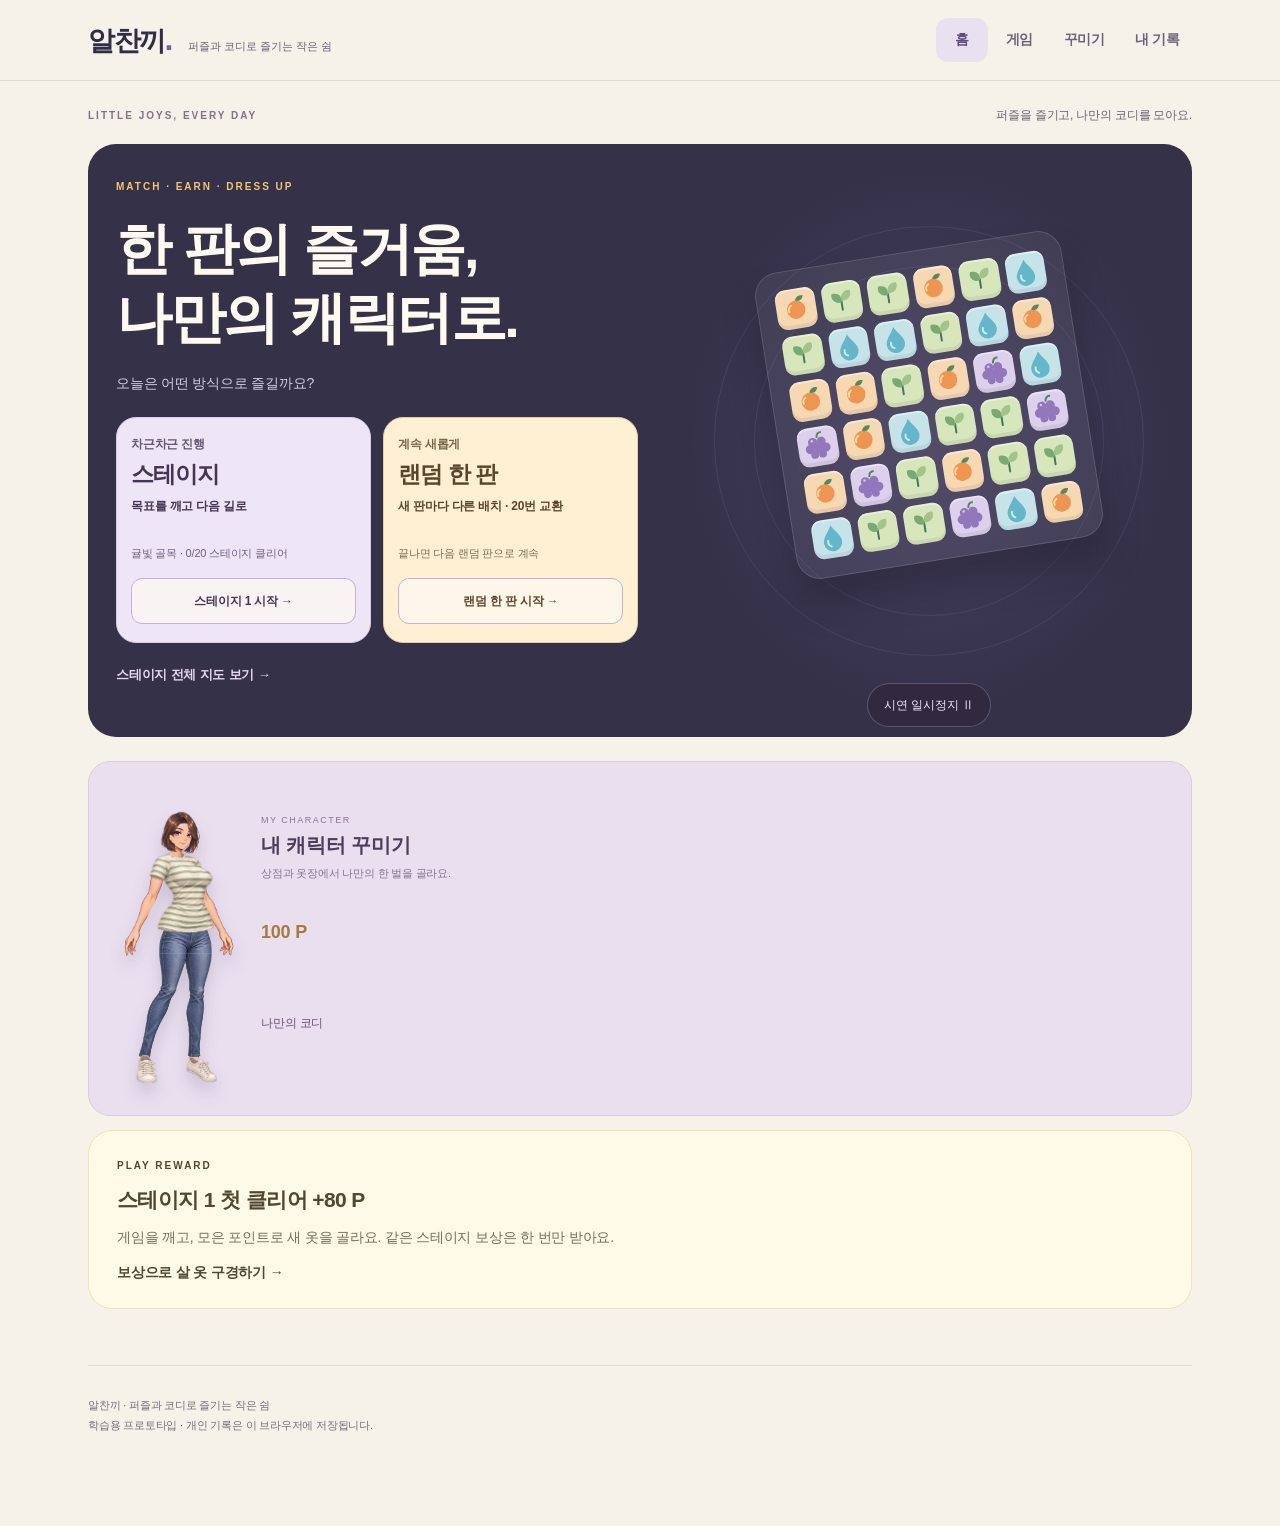
==== commit 6d94f008: "Give stage and random play equal, consistent entry points" ====
--- a/docs/index.html
+++ b/docs/index.html
@@ -16,12 +16,15 @@
 .feed-heading{margin:30px 0 18px}.feed-feature{background:#eaf0e2}.external-card{display:flex;flex-direction:column}.external-card h3{flex:1}.source-link{font-size:13px;font-weight:700;display:block;margin-top:18px}.feed-meta{font-size:11px;line-height:1.8;color:var(--muted)}.feed-status{font-size:12px;line-height:1.8;color:#63735e;margin:12px 0 24px}.external-card a:hover{text-decoration:underline}
 
 #community{max-width:820px;margin:38px auto 56px}.community-notice{background:#eaf0e2;border:1px solid #d1dfc4;border-radius:14px;padding:18px;line-height:1.8;font-size:13px}.community-toolbar{display:flex;justify-content:space-between;gap:12px;margin:22px 0;align-items:center}.community-toolbar input{margin:0;max-width:420px}.post-list{display:grid;gap:12px}.post-row{text-align:left;width:100%;border:1px solid var(--line);border-radius:14px;padding:20px;background:white;color:var(--ink)}.post-row:hover{border-color:#7b9a68}.post-row strong{display:block;font-size:17px;line-height:1.6;margin:8px 0;overflow-wrap:anywhere}.post-meta{font-size:12px;color:var(--muted);line-height:1.8}.post-badge{font-size:10px;background:#edf1e6;border-radius:5px;padding:3px 7px;margin-right:8px}.community-form{display:grid;gap:16px}.community-form input,.community-form textarea,.community-form select{background:#fafbf6;border:1px solid var(--line);border-radius:9px;padding:12px;width:100%;color:var(--ink);font:inherit;margin-top:7px}.community-form textarea{resize:vertical;min-height:150px;line-height:1.7}.community-form .comment-text{min-height:80px}.community-actions{display:flex;gap:10px;flex-wrap:wrap;margin:18px 0}.post-body{white-space:pre-wrap;overflow-wrap:anywhere;line-height:1.9;font-size:15px;margin:24px 0 30px}.post-detail-title{overflow-wrap:anywhere;font-size:25px;line-height:1.5}.comment-row{padding:18px 0;border-bottom:1px solid var(--line)}.comment-row p{white-space:pre-wrap;overflow-wrap:anywhere;line-height:1.8;font-size:14px}.delete-small{border:0;background:transparent;color:#965640;font-size:12px;padding:8px}.empty-state{padding:30px;text-align:center;color:var(--muted);font-size:14px;line-height:1.8}#community-status{min-height:24px;line-height:1.7;color:#7d502c;font-size:13px}.community-title{margin:12px 0}.community-error{color:#8b3f2d}@media(max-width:700px){#community{margin-top:24px}.community-toolbar{align-items:stretch}.community-toolbar .primary{white-space:nowrap}.post-row{padding:17px}.community-detail{padding:20px}.bottom-nav a{font-size:11px;padding:9px 7px}}@media(max-width:450px){.logo span{display:none}.bar nav a{font-size:12px;padding:8px 9px}.bar{padding:14px 18px}}
-.hero,.strip{display:none!important}</style><link rel="stylesheet" href="./mobile.css"><link rel="stylesheet" href="./meals.css"><link rel="stylesheet" href="./meal-solo.css"><link rel="stylesheet" href="./fire.css"><link rel="stylesheet" href="./fire-life.css"><link rel="stylesheet" href="./hub.css"><link rel="stylesheet" href="./cart.css"><link rel="stylesheet" href="./soft-theme.css"><link rel="stylesheet" href="./menu-focus.css"><link rel="stylesheet" href="./puzzle-presentation.css"><link rel="stylesheet" href="./home-motion.css"><link rel="stylesheet" href="./collection.css"><link rel="stylesheet" href="./play-upgrades.css"><link rel="stylesheet" href="./puzzle-objectives.css"></head><body class="soft-theme" data-view="home">
+.hero,.strip{display:none!important}</style><link rel="stylesheet" href="./mobile.css"><link rel="stylesheet" href="./meals.css"><link rel="stylesheet" href="./meal-solo.css"><link rel="stylesheet" href="./fire.css"><link rel="stylesheet" href="./fire-life.css"><link rel="stylesheet" href="./hub.css"><link rel="stylesheet" href="./cart.css"><link rel="stylesheet" href="./soft-theme.css"><link rel="stylesheet" href="./menu-focus.css"><link rel="stylesheet" href="./play-modes.css"><link rel="stylesheet" href="./puzzle-presentation.css"><link rel="stylesheet" href="./home-motion.css"><link rel="stylesheet" href="./collection.css"><link rel="stylesheet" href="./play-upgrades.css"><link rel="stylesheet" href="./puzzle-objectives.css"></head><body class="soft-theme" data-view="home">
 <header><div class="bar"><a class="logo" href="#home">알찬끼<b class="brand-dot">.</b><span>퍼즐과 코디로 즐기는 작은 쉼</span></a><nav aria-label="메인 메뉴"><a href="#home">홈</a><a href="#arcade">게임</a><a href="#avatar">꾸미기</a><a href="#read">내 기록</a></nav></div></header>
 <main>
 <section id="home" class="meal-home" aria-labelledby="meal-home-heading">
 <div class="soft-home-head"><span class="soft-kicker">LITTLE JOYS, EVERY DAY</span><p>퍼즐을 즐기고, 나만의 코디를 모아요.</p></div>
-<div class="soft-game-hero"><div class="soft-game-copy"><span class="soft-kicker">MATCH · EARN · DRESS UP</span><h1 id="meal-home-heading">한 판의 즐거움,<br>나만의 캐릭터로.</h1><p data-menu-journey-summary>스테이지 1부터 가볍게 시작해요.</p><a class="soft-play-button" data-menu-journey-action href="#challenge?journey=1">스테이지 1 시작 →</a><a class="soft-game-more" href="#journey">전체 스테이지 보기 →</a></div><div class="soft-game-visual"><div class="soft-orbit one" aria-hidden="true"></div><div class="soft-orbit two" aria-hidden="true"></div><div class="soft-preview" aria-hidden="true"></div><button class="home-demo-control" type="button" hidden>시연 일시정지 Ⅱ</button></div></div>
+<div class="soft-game-hero"><div class="soft-game-copy"><span class="soft-kicker">MATCH · EARN · DRESS UP</span><h1 id="meal-home-heading">한 판의 즐거움,<br>나만의 캐릭터로.</h1><p class="play-choice-intro">오늘은 어떤 방식으로 즐길까요?</p><div class="play-mode-grid" aria-label="플레이 방식 선택">
+<a class="play-mode-card play-mode-stage" data-menu-journey-action href="#challenge?journey=1"><span class="play-mode-eyebrow">차근차근 진행</span><strong>스테이지</strong><span class="play-mode-rule">목표를 깨고 다음 길로</span><span class="play-mode-status" data-menu-journey-summary>스테이지 1부터 시작해요.</span><span class="play-mode-action" data-menu-journey-label>스테이지 1 시작</span></a>
+<a class="play-mode-card play-mode-random" data-menu-score-action href="#challenge?mode=score"><span class="play-mode-eyebrow">계속 새롭게</span><strong>랜덤 한 판</strong><span class="play-mode-rule">새 판마다 다른 배치 · 20번 교환</span><span class="play-mode-status" data-menu-score-summary>끝나면 다음 랜덤 판으로 계속</span><span class="play-mode-action" data-menu-score-label>랜덤 한 판 시작 →</span></a>
+</div><a class="play-mode-map" href="#journey">스테이지 전체 지도 보기 →</a></div><div class="soft-game-visual"><div class="soft-orbit one" aria-hidden="true"></div><div class="soft-orbit two" aria-hidden="true"></div><div class="soft-preview" aria-hidden="true"></div><button class="home-demo-control" type="button" hidden>시연 일시정지 Ⅱ</button></div></div>
 <div class="collection-wish" data-wish-target></div><div class="home-game-paths"><a class="avatar-entry" href="#avatar"><span data-home-avatar aria-hidden="true"></span><span><small>MY CHARACTER</small><strong>내 캐릭터 꾸미기</strong><span>상점과 옷장에서 나만의 한 벌을 골라요.</span></span><b data-avatar-balance>100 P</b><span class="collection-home-badge" id="home-region-badge"></span></a><a class="next-reward-card" href="#avatar"><span class="soft-kicker">PLAY REWARD</span><strong data-menu-reward>첫 스테이지를 깨면 +80 P</strong><p data-menu-reward-copy>모은 포인트로 상점에서 새 옷을 골라요.</p><span class="reward-link">보상으로 살 옷 구경하기 →</span></a></div></section>
 <section id="saved-meals" class="meal-saved" hidden aria-labelledby="saved-meal-heading"><span class="meal-eyebrow">MY LITTLE TABLE</span><h1 id="saved-meal-heading" tabindex="-1">다음에 또 먹고 싶은 한 끼.</h1><p class="meal-form-info">저장한 아이디어, 먹어본 한 끼, 직접 쓴 기록을 모아봐요. 모두 이 브라우저에만 저장됩니다.</p><div id="solo-journal" class="solo-journal"></div><div class="record-context"><a href="#meal-archive">← 이전 식사 도구</a><a href="#meal-compose">＋ 내 레시피 쓰기</a></div><div class="meal-saved-tabs" role="group" aria-label="내 식탁 분류"><button id="meal-tab-saved" type="button" aria-pressed="true">저장한끼</button><button id="meal-tab-cooked" type="button" aria-pressed="false">먹어본 한끼</button><button id="meal-tab-mine" type="button" aria-pressed="false">내 기록</button></div><p id="meal-saved-count" class="meal-results" role="status"></p><div id="meal-saved-grid" class="meal-grid"></div><p id="meal-saved-status" class="meal-local-status" role="status" aria-live="polite"></p></section>
 <section id="meal-archive" hidden class="meal-home" aria-labelledby="meal-archive-heading"><a class="back-home" href="#read">← 내 기록</a><h1 id="meal-archive-heading">이전 식사 도구</h1><p class="small">메인에서 제외한 도구입니다. 기존 개인 기록과 예시를 이곳에서만 확인합니다.</p><div class="hub-grid"><a class="hub-card food" href="#cart"><span class="hub-icon" data-soft-icon="bowl"></span><h2>장보기 조합 계산</h2><p id="hub-food-summary">포장 단위 구매비로 여러 끼 조합 계산</p><span class="hub-go">조합 계산하기 →</span></a></div><div class="home-progress"><p id="solo-home-summary"></p><a href="#saved-meals">내 식탁 보기 →</a></div><div class="home-food-actions"><button id="browse-meals" class="secondary" type="button">한끼 예시 구경 ↓</button><a href="#saved-meals">♡ 저장한 한끼</a><a href="#meal-compose">＋ 내 레시피 쓰기</a></div><details class="home-price-guide"><summary>식사 예시와 가격 기준</summary><p>밥·기름·양념을 포함한 사용량 원가입니다. 예시 단가는 시장 조사 가격이 아니며 실제 구매처·제품에 따라 달라집니다. 처음 포장 단위로 사는 비용은 상세에서 따로 확인할 수 있어요. 예시 이미지는 AI 일러스트입니다.</p></details><div id="meal-feed"><div class="meal-section-head"><h2>한 끼 아이디어 구경</h2><p>기획 예시 4개 · 가정 단가 · AI 일러스트. 내 레시피도 함께 모입니다.</p></div><div class="meal-filters"><label class="meal-search">어떤 재료가 남았나요?<input id="meal-search" type="search" maxlength="80" placeholder="두부, 계란, 참치… 재료나 메뉴 검색"></label><label class="meal-sort-label">둘러보는 순서<select id="meal-sort"><option value="recommended">기본순 (내 기록 먼저)</option><option value="cheap">1인분 비용 낮은순</option><option value="quick">조리시간 짧은순</option></select></label></div><div class="meal-chips" role="group" aria-label="한끼 필터"><button id="meal-filter-all" type="button" aria-pressed="true">전체 보기</button><button id="meal-filter-budget" type="button" aria-pressed="false">3천 원 이하</button><button id="meal-filter-fast" type="button" aria-pressed="false">10분 이내</button><button id="meal-filter-clear" type="button">검색·필터 초기화 ↻</button></div><p id="meal-result-count" class="meal-results" role="status"></p><div id="meal-feed-grid" class="meal-grid"></div><p id="meal-home-status" class="meal-local-status" role="status" aria-live="polite"></p></div></section>
@@ -31,12 +34,15 @@
 <div class="meal-panel"><h2>따라 먹는 방법도 알려주세요.</h2><label>조리법 · 한 줄에 한 단계<textarea id="meal-form-steps" maxlength="4000" placeholder="밥을 준비하고 두부를 썰어요.&#10;팬에 기름을 두르고 두부를 구워요." required></textarea></label><label style="display:block;margin-top:18px">내가 찾은 작은 팁 (선택)<textarea id="meal-form-tip" maxlength="300" placeholder="다음에 만들 때 기억하고 싶은 팁을 남겨주세요."></textarea></label></div><p id="meal-form-status" class="meal-form-status" role="status" aria-live="polite"></p><div class="meal-actions"><button id="meal-submit" type="submit" class="meal-button">내 기기에 한끼 저장하기</button><a href="#meal-archive" class="meal-button outline">구경으로 돌아가기</a></div><p class="meal-form-info">최대 20개 기록을 저장할 수 있습니다. 브라우저 데이터를 지우면 사진·기록도 사라집니다. 아직 계정·공유 데이터베이스는 연결하지 않았어요.</p></form></section>
 <p id="view-announcement" class="screen-reader-only" role="status" aria-live="polite"></p>
 <section id="arcade" class="playground" hidden aria-labelledby="arcade-heading">
-<div class="play-intro"><span class="play-brand">PLAY YOUR WAY</span><h1>게임</h1><p>스테이지를 이어가거나, 가볍게 한 판.</p></div>
-<a class="journey-entry game-primary" href="#challenge?journey=1" data-menu-journey-action=""><span class="journey-entry-art" aria-hidden="true">✉<i>✦</i></span><span><small>STAGE PLAY</small><strong data-menu-journey-label>스테이지 1 시작</strong><span data-menu-journey-summary>한 판씩 클리어하며 다음 길을 열어요.</span><em>스테이지 플레이 →</em></span></a><a class="stage-map-link" href="#journey">전체 스테이지 · 지역 지도 보기 →</a><div class="score-mode-card"><div><span class="soft-kicker">TWENTY MOVES, YOUR BEST</span><h2>빠른 한 판</h2><p>스테이지와 별개로, 20번의 교환으로 최고 점수에 도전해요.</p><p id="score-hub-record" class="score-hub-record">첫 점수 도전을 시작해 보세요.</p></div><a class="soft-play-button" href="#challenge?mode=score">20수 점수 도전 →</a></div><details id="game-more-modes" class="game-options"><summary>다른 도전 · 오늘의 퍼즐과 연습</summary><p class="menu-option-note">날짜별 같은 판에 도전하거나, 원하는 규칙을 골라 연습해요.</p><div class="feature-game"><div class="feature-copy"><span class="eyebrow">TODAY’S LITTLE CHALLENGE</span><h1 id="arcade-heading">한 정거장만 더.<br>이번 판은 될 것 같아.</h1><p>오렌지를 모으고, 번개를 만들고, 얼음을 깨고.<br>읽어야 할 설명 대신, 바로 해보는 한 판.</p><a id="home-daily-start" class="primary" href="#challenge?stage=1">오늘의 퍼즐 바로 하기 →</a><p id="home-daily-status" class="home-daily-status" role="status"></p><a id="home-continue" class="home-continue" href="#challenge" hidden>마지막 판 이어하기 →</a><div class="feature-meta"><span>🍊 3매치</span><span>❄ 목표 수집</span><span>⏱ 시간 제한 없음</span></div></div><div class="feature-art" role="img" aria-label="과일과 별, 번개가 놓인 컬러 퍼즐 보드"><div class="mini-board" aria-hidden="true"><span class="mini-piece">🍊</span><span class="mini-piece">⭐</span><span class="mini-piece">🍇</span><span class="mini-piece">🌱</span><span class="mini-piece">💧</span><span class="mini-piece spark">⚡</span><span class="mini-piece">🍊</span><span class="mini-piece">🍇</span><span class="mini-piece">🌱</span><span class="mini-piece">💧</span><span class="mini-piece">⭐</span><span class="mini-piece">🍊</span><span class="mini-piece">🍇</span><span class="mini-piece">🌱</span><span class="mini-piece">💧</span><span class="mini-piece">⭐</span></div><span class="art-label">A LITTLE MATCH. A BIG LITTLE WIN.</span></div></div>
+<div class="play-intro"><span class="play-brand">PLAY YOUR WAY</span><h1 id="arcade-heading">게임</h1><p>차근차근 스테이지 · 계속 즐기는 랜덤 한 판</p></div>
+<div class="play-mode-grid" aria-label="플레이 방식 선택">
+<a class="play-mode-card play-mode-stage" data-menu-journey-action href="#challenge?journey=1"><span class="play-mode-eyebrow">차근차근 진행</span><strong>스테이지</strong><span class="play-mode-rule">목표를 깨고 다음 길로</span><span class="play-mode-status" data-menu-journey-summary>스테이지 1부터 시작해요.</span><span class="play-mode-action" data-menu-journey-label>스테이지 1 시작</span></a>
+<a class="play-mode-card play-mode-random" data-menu-score-action href="#challenge?mode=score"><span class="play-mode-eyebrow">계속 새롭게</span><strong>랜덤 한 판</strong><span class="play-mode-rule">새 판마다 다른 배치 · 20번 교환</span><span class="play-mode-status" data-menu-score-summary id="score-hub-record">끝나면 다음 랜덤 판으로 계속</span><span class="play-mode-action" data-menu-score-label>랜덤 한 판 시작 →</span></a>
+</div><a class="play-mode-map" href="#journey">스테이지 전체 지도 보기 →</a><details id="game-more-modes" class="game-options"><summary>다른 도전 · 오늘의 퍼즐과 연습</summary><p class="menu-option-note">날짜별 같은 판에 도전하거나, 원하는 규칙을 골라 연습해요.</p><div class="feature-game"><div class="feature-copy"><span class="eyebrow">TODAY’S LITTLE CHALLENGE</span><h2>오늘의 퍼즐</h2><p>오렌지를 모으고, 번개를 만들고, 얼음을 깨고.<br>읽어야 할 설명 대신, 바로 해보는 한 판.</p><a id="home-daily-start" class="primary" href="#challenge?stage=1">오늘의 퍼즐 바로 하기 →</a><p id="home-daily-status" class="home-daily-status" role="status"></p><a id="home-continue" class="home-continue" href="#challenge" hidden>마지막 판 이어하기 →</a><div class="feature-meta"><span>🍊 3매치</span><span>❄ 목표 수집</span><span>⏱ 시간 제한 없음</span></div></div><div class="feature-art" role="img" aria-label="과일과 별, 번개가 놓인 컬러 퍼즐 보드"><div class="mini-board" aria-hidden="true"><span class="mini-piece">🍊</span><span class="mini-piece">⭐</span><span class="mini-piece">🍇</span><span class="mini-piece">🌱</span><span class="mini-piece">💧</span><span class="mini-piece spark">⚡</span><span class="mini-piece">🍊</span><span class="mini-piece">🍇</span><span class="mini-piece">🌱</span><span class="mini-piece">💧</span><span class="mini-piece">⭐</span><span class="mini-piece">🍊</span><span class="mini-piece">🍇</span><span class="mini-piece">🌱</span><span class="mini-piece">💧</span><span class="mini-piece">⭐</span></div><span class="art-label">A LITTLE MATCH. A BIG LITTLE WIN.</span></div></div>
 <div class="home-cards"><article class="panel"><span class="eyebrow">FIVE LITTLE STOPS</span><h2 style="margin-top:14px">다섯 정거장, 다른 한 수.</h2><p class="small" style="line-height:1.8">처음이라면 1번부터. 원하는 곳에서 바로 시작해도 좋아요.</p><div id="home-stage-list" class="home-stage-list"></div><p id="home-puzzle-progress" class="home-progress"></p></article></div>
 <article class="panel challenge-history" aria-labelledby="history-heading"><div class="section-head"><h2 id="history-heading">최근 7일 도전</h2><span class="small">놓친 날도 언제든</span></div><p>날짜를 골라 한 판 더. 오늘 못 했어도 괜찮아요.</p><div id="challenge-history" class="history-days"></div><p id="challenge-history-summary" class="history-note"></p><p class="history-note">별과 진행은 내 브라우저의 개인 기록입니다. 다른 사용자와 비교하지 않습니다.</p></article></details><details class="lab-experiments"><summary>다른 규칙도 체험해 보기 · 기믹 도전</summary><div class="lab-feature"><div><span class="soft-kicker">NEW SPECIAL PLAYGROUND</span><h2>로켓이 날고,<br>판이 움직이는 20수.</h2><p>회오리·성장 폭탄·충전 스킬과 포털을 한 판에.</p></div><a class="soft-play-button" href="#lab">기믹 도전 시작 →</a></div></details><div class="record-context"><a href="#avatar">모은 포인트로 캐릭터 꾸미기 →</a></div><p class="play-test-note">로그인 없이 바로 즐겨요. 스테이지별 진행과 별 기록은 이 브라우저에만 저장됩니다. 오늘의 도전은 한국 날짜별로 같은 시작 보드와 채움 순서를 사용하며 자유롭게 재도전할 수 있습니다.</p>
 </section>
-<section id="avatar" class="avatar-screen" hidden aria-labelledby="avatar-title"><div class="avatar-heading"><a class="back-home" href="#arcade">← 게임</a><span class="soft-kicker">MY LITTLE CHARACTER</span></div><div class="avatar-title-row"><div><h1 id="avatar-title">내 코디 · 옷장</h1><p id="avatar-title-copy">가만히 있어도, 오래 보고 싶은 캐릭터.</p></div><div class="avatar-wallet"><small>꾸미기 포인트</small><strong><span id="avatar-points">100</span> <span>P</span></strong></div></div><div id="avatar-quality" class="avatar-quality"><div class="avatar-quality-canvas"><span class="avatar-quality-badge">정지 원화 · 기본 코디</span><img data-quality-master class="avatar-quality-full" alt="라일락 여행자 기본 코디 원화" width="1024" height="1536" loading="lazy" decoding="async"><button id="avatar-quality-zoom" type="button" aria-haspopup="dialog">원본 크게 보기 ⛶</button></div><div class="avatar-quality-details"><span class="soft-kicker">LILAC TRAVELER · ART MASTER 01</span><h2>라일락 여행자</h2><p class="avatar-quality-lead">섬세한 눈빛과 머릿결,<br>옷의 주름과 소재까지.</p><div class="avatar-quality-face"><img data-quality-master alt="기본 캐릭터 얼굴 디테일" width="1024" height="1536" loading="lazy" decoding="async"></div><p class="avatar-quality-caption">AI 제작 원화 · 얼굴과 머릿결 확대</p><div class="avatar-quality-note"><strong>초기 디자인을 확인하는 원화입니다.</strong><p>디자인 참고용 원화로, 현재 저장된 착장과 별도입니다. 실제 착장은 내 코디·옷장에서 확인할 수 있습니다.</p><a href="#avatar?view=wardrobe">구매한 옷과 저장된 착장 열기 →</a></div><p id="avatar-quality-status" role="status"></p></div></div><dialog id="avatar-quality-dialog" class="avatar-quality-dialog" aria-labelledby="avatar-quality-dialog-title"><div class="avatar-quality-dialog-head"><h2 id="avatar-quality-dialog-title">기본 코디 · 정지 원화</h2><button id="avatar-quality-close" type="button" autofocus aria-label="원화 확대 닫기">닫기 ✕</button></div><img data-quality-master alt="기본 코디 전신 정지 원화" width="1024" height="1536" loading="lazy" decoding="async"><p>원화 품질 확인용 기본 코디 · 보유 의상 적용과는 별도입니다.</p></dialog><div id="avatar-legacy" hidden><div id="avatar-layout-anchor" aria-hidden="true"></div><div class="avatar-layout"><div class="avatar-dressing"><div class="avatar-room"><span class="avatar-room-window" aria-hidden="true">✦</span><span id="avatar-preview-label" class="avatar-preview-label">저장된 내 모습</span><button id="avatar-zoom" class="avatar-zoom" type="button" aria-haspopup="dialog">확대 ⛶</button><div id="avatar-stage" class="avatar-stage"></div><span class="avatar-podium" aria-hidden="true"></span></div><div class="avatar-motion-controls" role="group" aria-label="캐릭터 동작"><button type="button" data-avatar-pose="idle" aria-pressed="true">자연스럽게</button><button type="button" data-avatar-pose="wave" aria-pressed="false">인사</button><button type="button" data-avatar-pose="victory" aria-pressed="false">승리</button></div><p class="avatar-art-credit">AI 제작 일러스트 · 의상별 원화 레이어 합성</p><div class="avatar-stage-actions"><button id="avatar-preview-cancel" type="button" hidden>미리보기 취소</button><button id="avatar-remove" type="button" hidden>벗기</button></div><details class="avatar-base-look"><summary>기본 모습 바꾸기 · 무료</summary><p>피부 톤</p><div id="avatar-skins" class="avatar-look-options"></div><p>표정</p><div id="avatar-faces" class="avatar-look-options"></div></details></div><div class="avatar-shopping"><div class="avatar-tabs" aria-label="상점과 옷장 선택"><button type="button" data-avatar-tab="shop" aria-pressed="true">상점</button><button type="button" data-avatar-tab="wardrobe" aria-pressed="false">내 옷장</button><span id="avatar-owned-count"></span></div><div id="avatar-slots" class="avatar-slots" aria-label="꾸미기 부위"></div><div class="avatar-shop-tools"><label>이 부위에서 검색<input id="avatar-search" type="search" maxlength="60" placeholder="이름으로 찾기"></label><label>보여줄 의상<select id="avatar-availability"><option value="all">전체</option><option value="affordable">지금 구매 가능</option><option value="unowned">미보유</option></select></label><label>정렬<select id="avatar-sort"><option value="catalog">기본 순서</option><option value="price-up">낮은 가격순</option><option value="price-down">높은 가격순</option><option value="name">이름순</option></select></label></div><h2 id="avatar-list-title">꾸미기 상점</h2><div id="avatar-items" class="avatar-items"></div><div id="avatar-empty" class="avatar-empty" hidden><p>조건에 맞는 의상이 없어요. 검색어나 필터를 바꿔보세요.</p><button id="avatar-empty-shop" type="button">상점에서 구경하기 →</button></div><p id="avatar-status" role="status" aria-live="polite"></p><div id="avatar-item-detail" class="avatar-item-detail"><div><h3 id="avatar-item-name"></h3><p id="avatar-item-description"></p></div><div class="collection-item-actions"><button id="avatar-wish" type="button">♡ 목표 의상으로 찜</button><button id="avatar-item-action" type="button">아이템 선택</button></div></div></div></div><section class="outfit-export" aria-labelledby="outfit-export-title"><h2 id="outfit-export-title">내 코디 카드</h2><label>카드에 넣을 이름<input id="outfit-card-name" maxlength="20" placeholder="나의 별빛 코디"></label><button id="outfit-export-button" type="button">저장된 코디 이미지 만들기</button><p id="outfit-export-status" role="status"></p><div id="outfit-export-preview" hidden></div></section><div class="collection-management"><details class="collection-looks"><summary>내 코디 저장 · 불러오기</summary><p id="collection-look-note">보유한 옷으로 만든 코디를 3개까지 저장해요.</p><label>코디 이름<input id="collection-look-name" maxlength="30" placeholder="예: 산책하는 날"></label><div id="collection-looks"></div></details><details class="collection-prizes"><summary>여행 기념 배경 · 장식</summary><div id="collection-backgrounds"></div></details></div><dialog id="avatar-zoom-dialog" class="avatar-zoom-dialog" aria-labelledby="avatar-zoom-title"><div class="avatar-zoom-heading"><h2 id="avatar-zoom-title">내 코디 크게 보기</h2><button id="avatar-zoom-close" type="button" autofocus aria-label="확대 보기 닫기">닫기 ✕</button></div><div id="avatar-zoom-stage" class="avatar-stage avatar-zoom-stage"></div><p>원화 레이어를 합성한 코디 · 미리보기는 구매나 저장이 아닙니다.</p></dialog></div><details class="avatar-earning"><summary>포인트는 어떻게 모으나요?</summary><p>첫 꾸미기 선물 100P · 여행 스테이지 첫 통과 80P · 일반 스테이지와 날짜별 도전 첫 통과 50P · 새로운 20수 판 완주 40~80P(점수에 따라) · 기믹 판 완주 50P.</p><p>같은 판 보상은 한 번만 받아요. 같은 판 재시작·새로고침으로 중복 지급되지 않습니다. 새 20수·기믹 판으로 계속 모을 수 있어요. 이전에 끝낸 판은 저장된 완료 결과를 다시 열면 처음 한 번 보상을 받을 수 있어요.</p></details><p id="avatar-save-note" class="small"></p><p class="small">이 브라우저에서만 쓰는 게임용 포인트입니다. 현금 구매·환전·다른 사용자와의 거래는 없습니다.</p><details id="avatar-reference-menu" class="avatar-reference-menu"><summary>캐릭터 디자인 참고</summary><nav class="avatar-view-switch" aria-label="캐릭터 화면 선택"><a href="#avatar?view=reference" data-avatar-view="reference">디자인 원화</a><a href="#avatar?view=wardrobe" data-avatar-view="wardrobe">내 코디 · 옷장</a></nav></details></section>
+<section id="avatar" class="avatar-screen" hidden aria-labelledby="avatar-title"><div class="avatar-heading"><a class="back-home" href="#arcade">← 게임</a><span class="soft-kicker">MY LITTLE CHARACTER</span></div><div class="avatar-title-row"><div><h1 id="avatar-title">내 코디 · 옷장</h1><p id="avatar-title-copy">가만히 있어도, 오래 보고 싶은 캐릭터.</p></div><div class="avatar-wallet"><small>꾸미기 포인트</small><strong><span id="avatar-points">100</span> <span>P</span></strong></div></div><div id="avatar-quality" class="avatar-quality"><div class="avatar-quality-canvas"><span class="avatar-quality-badge">정지 원화 · 기본 코디</span><img data-quality-master class="avatar-quality-full" alt="라일락 여행자 기본 코디 원화" width="1024" height="1536" loading="lazy" decoding="async"><button id="avatar-quality-zoom" type="button" aria-haspopup="dialog">원본 크게 보기 ⛶</button></div><div class="avatar-quality-details"><span class="soft-kicker">LILAC TRAVELER · ART MASTER 01</span><h2>라일락 여행자</h2><p class="avatar-quality-lead">섬세한 눈빛과 머릿결,<br>옷의 주름과 소재까지.</p><div class="avatar-quality-face"><img data-quality-master alt="기본 캐릭터 얼굴 디테일" width="1024" height="1536" loading="lazy" decoding="async"></div><p class="avatar-quality-caption">AI 제작 원화 · 얼굴과 머릿결 확대</p><div class="avatar-quality-note"><strong>초기 디자인을 확인하는 원화입니다.</strong><p>디자인 참고용 원화로, 현재 저장된 착장과 별도입니다. 실제 착장은 내 코디·옷장에서 확인할 수 있습니다.</p><a href="#avatar?view=wardrobe">구매한 옷과 저장된 착장 열기 →</a></div><p id="avatar-quality-status" role="status"></p></div></div><dialog id="avatar-quality-dialog" class="avatar-quality-dialog" aria-labelledby="avatar-quality-dialog-title"><div class="avatar-quality-dialog-head"><h2 id="avatar-quality-dialog-title">기본 코디 · 정지 원화</h2><button id="avatar-quality-close" type="button" autofocus aria-label="원화 확대 닫기">닫기 ✕</button></div><img data-quality-master alt="기본 코디 전신 정지 원화" width="1024" height="1536" loading="lazy" decoding="async"><p>원화 품질 확인용 기본 코디 · 보유 의상 적용과는 별도입니다.</p></dialog><div id="avatar-legacy" hidden><div id="avatar-layout-anchor" aria-hidden="true"></div><div class="avatar-layout"><div class="avatar-dressing"><div class="avatar-room"><span class="avatar-room-window" aria-hidden="true">✦</span><span id="avatar-preview-label" class="avatar-preview-label">저장된 내 모습</span><button id="avatar-zoom" class="avatar-zoom" type="button" aria-haspopup="dialog">확대 ⛶</button><div id="avatar-stage" class="avatar-stage"></div><span class="avatar-podium" aria-hidden="true"></span></div><div class="avatar-motion-controls" role="group" aria-label="캐릭터 동작"><button type="button" data-avatar-pose="idle" aria-pressed="true">자연스럽게</button><button type="button" data-avatar-pose="wave" aria-pressed="false">인사</button><button type="button" data-avatar-pose="victory" aria-pressed="false">승리</button></div><p class="avatar-art-credit">AI 제작 일러스트 · 의상별 원화 레이어 합성</p><div class="avatar-stage-actions"><button id="avatar-preview-cancel" type="button" hidden>미리보기 취소</button><button id="avatar-remove" type="button" hidden>벗기</button></div><details class="avatar-base-look"><summary>기본 모습 바꾸기 · 무료</summary><p>피부 톤</p><div id="avatar-skins" class="avatar-look-options"></div><p>표정</p><div id="avatar-faces" class="avatar-look-options"></div></details></div><div class="avatar-shopping"><div class="avatar-tabs" aria-label="상점과 옷장 선택"><button type="button" data-avatar-tab="shop" aria-pressed="true">상점</button><button type="button" data-avatar-tab="wardrobe" aria-pressed="false">내 옷장</button><span id="avatar-owned-count"></span></div><div id="avatar-slots" class="avatar-slots" aria-label="꾸미기 부위"></div><div class="avatar-shop-tools"><label>이 부위에서 검색<input id="avatar-search" type="search" maxlength="60" placeholder="이름으로 찾기"></label><label>보여줄 의상<select id="avatar-availability"><option value="all">전체</option><option value="affordable">지금 구매 가능</option><option value="unowned">미보유</option></select></label><label>정렬<select id="avatar-sort"><option value="catalog">기본 순서</option><option value="price-up">낮은 가격순</option><option value="price-down">높은 가격순</option><option value="name">이름순</option></select></label></div><h2 id="avatar-list-title">꾸미기 상점</h2><div id="avatar-items" class="avatar-items"></div><div id="avatar-empty" class="avatar-empty" hidden><p>조건에 맞는 의상이 없어요. 검색어나 필터를 바꿔보세요.</p><button id="avatar-empty-shop" type="button">상점에서 구경하기 →</button></div><p id="avatar-status" role="status" aria-live="polite"></p><div id="avatar-item-detail" class="avatar-item-detail"><div><h3 id="avatar-item-name"></h3><p id="avatar-item-description"></p></div><div class="collection-item-actions"><button id="avatar-wish" type="button">♡ 목표 의상으로 찜</button><button id="avatar-item-action" type="button">아이템 선택</button></div></div></div></div><section class="outfit-export" aria-labelledby="outfit-export-title"><h2 id="outfit-export-title">내 코디 카드</h2><label>카드에 넣을 이름<input id="outfit-card-name" maxlength="20" placeholder="나의 별빛 코디"></label><button id="outfit-export-button" type="button">저장된 코디 이미지 만들기</button><p id="outfit-export-status" role="status"></p><div id="outfit-export-preview" hidden></div></section><div class="collection-management"><details class="collection-looks"><summary>내 코디 저장 · 불러오기</summary><p id="collection-look-note">보유한 옷으로 만든 코디를 3개까지 저장해요.</p><label>코디 이름<input id="collection-look-name" maxlength="30" placeholder="예: 산책하는 날"></label><div id="collection-looks"></div></details><details class="collection-prizes"><summary>여행 기념 배경 · 장식</summary><div id="collection-backgrounds"></div></details></div><dialog id="avatar-zoom-dialog" class="avatar-zoom-dialog" aria-labelledby="avatar-zoom-title"><div class="avatar-zoom-heading"><h2 id="avatar-zoom-title">내 코디 크게 보기</h2><button id="avatar-zoom-close" type="button" autofocus aria-label="확대 보기 닫기">닫기 ✕</button></div><div id="avatar-zoom-stage" class="avatar-stage avatar-zoom-stage"></div><p>원화 레이어를 합성한 코디 · 미리보기는 구매나 저장이 아닙니다.</p></dialog></div><details class="avatar-earning"><summary>포인트는 어떻게 모으나요?</summary><p>첫 꾸미기 선물 100P · 여행 스테이지 첫 통과 80P · 일반 스테이지와 날짜별 도전 첫 통과 50P · 새로운 랜덤 판 완주 40~80P(점수에 따라) · 기믹 판 완주 50P.</p><p>같은 판 보상은 한 번만 받아요. 같은 판 재시작·새로고침으로 중복 지급되지 않습니다. 새 랜덤 판·기믹 판으로 계속 모을 수 있어요. 이전에 끝낸 판은 저장된 완료 결과를 다시 열면 처음 한 번 보상을 받을 수 있어요.</p></details><p id="avatar-save-note" class="small"></p><p class="small">이 브라우저에서만 쓰는 게임용 포인트입니다. 현금 구매·환전·다른 사용자와의 거래는 없습니다.</p><details id="avatar-reference-menu" class="avatar-reference-menu"><summary>캐릭터 디자인 참고</summary><nav class="avatar-view-switch" aria-label="캐릭터 화면 선택"><a href="#avatar?view=reference" data-avatar-view="reference">디자인 원화</a><a href="#avatar?view=wardrobe" data-avatar-view="wardrobe">내 코디 · 옷장</a></nav></details></section>
 <section id="journey" class="journey-screen" hidden aria-labelledby="journey-title">
 <a class="avatar-journey-link" href="#avatar"><span data-avatar-mini aria-hidden="true"></span><span>내 캐릭터 꾸미기</span><b data-avatar-balance>100 P</b></a><div class="journey-topline"><a class="back-home" href="#arcade">← 게임</a><span class="journey-series-label">STORY JOURNEY</span></div>
 <div class="journey-cover"><div class="journey-cover-copy"><span class="soft-kicker">A LETTER, A LITTLE LIGHT</span><h1 id="journey-title">별빛 배달 여행</h1><p>한 번의 매치, 한 걸음의 여행.</p><p id="journey-progress" role="status"></p></div><img class="journey-cover-art" src="./journey-art.svg" alt="모아와 두리가 편지를 배달하는 창작 일러스트" width="640" height="240"></div>
@@ -45,12 +51,12 @@
 <div id="journey-region-prize" class="collection-region-prize"></div><div id="journey-map"></div><div id="journey-page-nav" class="journey-page-nav" hidden><a id="journey-page-prev">← 앞 구간</a><span id="journey-page-label"></span><a id="journey-page-next">다음 구간 →</a></div>
 <div id="journey-level-preview" class="journey-level-preview" aria-live="polite"></div>
 <p id="journey-save-status" class="small"></p><p id="journey-catalog-note" class="small"></p></section>
-<section id="challenge" class="puzzle-screen" hidden aria-labelledby="puzzle-title"><div class="puzzle-top"><div><h1 id="puzzle-title">오렌지 급행</h1><p id="puzzle-subtitle" class="small"></p></div></div><div id="puzzle-restart-notice" class="restart-notice" role="status" aria-live="polite" hidden><span>새 판을 열었어요. 잘못 누르셨나요?</span><button id="puzzle-cancel-restart" type="button" class="secondary">다시 시작 취소 ↶</button></div><div class="puzzle-box"><div id="puzzle-goals" class="puzzle-goals"><div id="puzzle-collection-goal"><span class="puzzle-goal-label" id="puzzle-target-icon">수집 목표</span><strong id="puzzle-collected">0 / 9</strong><div class="goal-track"><div id="puzzle-goal-fill"></div></div></div><div class="ice-stat" id="puzzle-ice-wrap"><span class="puzzle-goal-label">❄ 얼음 깨기</span><strong id="puzzle-ice">0 / 0</strong></div><div><span class="puzzle-goal-label">남은 이동</span><strong id="puzzle-moves">12</strong></div></div><div id="puzzle-mission" class="puzzle-mission" hidden></div><p id="puzzle-turn-note" class="puzzle-turn-note" hidden></p><div id="score-chase" class="score-chase" hidden><span></span><div><i></i></div></div><div id="puzzle-board" class="puzzle-board" aria-label="6행 6열 목표 수집 퍼즐"></div><p id="puzzle-live" class="puzzle-live" role="status" aria-live="polite">두 이웃 조각을 눌러 바꿔보세요.</p><button id="puzzle-reopen-result" type="button" hidden>결과 다시 보기</button><div class="puzzle-controls"><button id="puzzle-hint" type="button">힌트 ↗</button><button id="puzzle-undo" type="button" disabled>한 수 되돌리기 ↶</button><button id="puzzle-new-round" type="button" hidden>새로운 판 ↗</button><button id="puzzle-restart" type="button">같은 판 다시 ↻</button><span id="puzzle-score" class="pill" style="background:transparent;border-color:#667989">0점</span></div></div>
+<section id="challenge" class="puzzle-screen" hidden aria-labelledby="puzzle-title"><div class="puzzle-top"><div><h1 id="puzzle-title">오렌지 급행</h1><p id="puzzle-subtitle" class="small"></p></div></div><div id="puzzle-restart-notice" class="restart-notice" role="status" aria-live="polite" hidden><span>새 판을 열었어요. 잘못 누르셨나요?</span><button id="puzzle-cancel-restart" type="button" class="secondary">다시 시작 취소 ↶</button></div><div class="puzzle-box"><div id="puzzle-goals" class="puzzle-goals"><div id="puzzle-collection-goal"><span class="puzzle-goal-label" id="puzzle-target-icon">수집 목표</span><strong id="puzzle-collected">0 / 9</strong><div class="goal-track"><div id="puzzle-goal-fill"></div></div></div><div class="ice-stat" id="puzzle-ice-wrap"><span class="puzzle-goal-label">❄ 얼음 깨기</span><strong id="puzzle-ice">0 / 0</strong></div><div><span class="puzzle-goal-label">남은 이동</span><strong id="puzzle-moves">12</strong></div></div><div id="puzzle-mission" class="puzzle-mission" hidden></div><p id="puzzle-turn-note" class="puzzle-turn-note" hidden></p><div id="score-chase" class="score-chase" hidden><span></span><div><i></i></div></div><div id="puzzle-board" class="puzzle-board" aria-label="6행 6열 목표 수집 퍼즐"></div><p id="puzzle-live" class="puzzle-live" role="status" aria-live="polite">두 이웃 조각을 눌러 바꿔보세요.</p><button id="puzzle-reopen-result" type="button" hidden>결과 다시 보기</button><div class="puzzle-controls"><button id="puzzle-hint" type="button">힌트 ↗</button><button id="puzzle-undo" type="button" disabled>한 수 되돌리기 ↶</button><button id="puzzle-new-round" type="button" hidden>새 랜덤 판 ↗</button><button id="puzzle-restart" type="button">같은 판 다시 ↻</button><span id="puzzle-score" class="pill" style="background:transparent;border-color:#667989">0점</span></div></div>
 <div id="puzzle-result" class="puzzle-result" hidden><span id="puzzle-result-icon" style="font-size:35px"></span><h2 id="puzzle-result-title" tabindex="-1"></h2><div id="puzzle-stars" class="puzzle-stars" aria-label="이번 판 별 기록"></div><p id="puzzle-result-copy"></p><div id="puzzle-result-objectives" class="puzzle-result-objectives" hidden><ul aria-label="이번 판 목표"></ul><p></p></div><div id="puzzle-avatar-reward" class="avatar-game-reward" hidden></div><div class="collection-wish" data-wish-target></div><div id="puzzle-region-prize" class="collection-finish-prize" hidden></div><p id="puzzle-best" class="puzzle-best"></p><details class="score-history-details" id="puzzle-score-history" hidden><summary>최근 점수 변화</summary><div data-score-history></div></details><div class="result-actions"><button id="puzzle-result-undo" type="button" class="primary" hidden>마지막 한 수 다시 고르기 ↶</button><a id="puzzle-next" class="primary" href="#challenge?stage=2">다음 정거장 →</a><button id="puzzle-retry" type="button" class="secondary">다른 수로 다시</button><button id="puzzle-share" type="button" class="secondary">결과·퍼즐 링크 공유</button></div><p id="puzzle-share-status" class="small" role="status"></p><div id="puzzle-share-copy" class="share-copy" hidden></div></div>
-<div class="puzzle-context"><a class="back-home" href="#arcade">← 게임</a><p id="journey-scene" class="journey-scene" hidden></p><div id="puzzle-stages" class="stage-pills" aria-label="퍼즐 선택"></div></div><details class="puzzle-help"><summary>조작 방법과 특수 조각 조합 보기</summary><div class="special-recipes" aria-label="특수 조각 만드는 법"><span><b>4개 직선</b>가로·세로 번개</span><span><b>T·L자</b>주변 폭탄</span><span><b>5개 직선</b>무지개 구슬</span></div><p>20수 점수 도전은 유효한 교환 20번의 합계 점수를 겨룹니다. 매치 없는 교환은 이동을 쓰지 않고, 목표 조각을 모아도 일찍 끝나지 않습니다. 새 판은 4종 조각과 연쇄 친화적인 채움 규칙을 사용합니다. 저장된 이전 판은 기존 규칙을 유지합니다. 점수·진행·최고 기록은 내 브라우저에만 저장됩니다. 새로운 판의 배치에 따라 얻기 쉬운 점수는 달라질 수 있어요.</p><p>이웃한 조각 둘을 누르거나 조각을 옆으로 밀어 바꾸고 같은 모양 3개 이상을 이어요. 매치가 없으면 이동을 쓰지 않습니다. 키보드는 방향키로 이동하고 Enter로 선택할 수 있어요.</p><p>4개 가로·세로 매치 → ↔·↕ 해당 방향 번개 / T·L자 교차 매치 → ✦ 3×3 폭탄 / 5개 이상 직선 → ◎ 무지개 구슬. 무지개를 일반 조각과 바꾸면 그 색을 모두 지워요. 다른 폭발에 맞으면 가장 많은 색을 지웁니다. 특수 조각은 옆 조각과 바꾸거나 다른 매치에 휘말리면 발동해요. 얼음은 그 자리에 있는 조각을 지우면 깨집니다.</p><p>번개+번개 → 십자 / 번개+폭탄 → 3행·3열 십자 / 폭탄+폭탄 → 5×5 / 무지개+번개·폭탄 → 같은 색 전체를 특수 조각으로 바꿔 연속 발동 / 무지개+무지개 → 보드 전체 제거. 가장자리의 범위는 보드 안에서만 적용됩니다.</p><p>목표 조각을 모으고 얼음까지 모두 깨면 통과! 한 수 되돌리기는 바로 전 이동 1회만 복원하며 통과한 판에는 사용할 수 없어요. 남은 이동이 절반 이상이면 별 3개, 1/4 이상이면 2개, 그보다 적으면 1개예요. 시간 제한은 없습니다. 같은 스테이지는 같은 시작 보드로 재도전할 수 있어요.</p></details><p id="puzzle-save-status" class="puzzle-save-status" role="status"></p></section>
+<div class="puzzle-context"><a class="back-home" href="#arcade">← 게임</a><p id="journey-scene" class="journey-scene" hidden></p><div id="puzzle-stages" class="stage-pills" aria-label="퍼즐 선택"></div></div><details class="puzzle-help"><summary>조작 방법과 특수 조각 조합 보기</summary><div class="special-recipes" aria-label="특수 조각 만드는 법"><span><b>4개 직선</b>가로·세로 번개</span><span><b>T·L자</b>주변 폭탄</span><span><b>5개 직선</b>무지개 구슬</span></div><p>랜덤 한 판은 유효한 교환 20번의 합계 점수를 겨룹니다. 매치 없는 교환은 이동을 쓰지 않고, 목표 조각을 모아도 일찍 끝나지 않습니다. 새 판은 4종 조각과 연쇄 친화적인 채움 규칙을 사용합니다. 저장된 이전 판은 기존 규칙을 유지합니다. 점수·진행·최고 기록은 내 브라우저에만 저장됩니다. 새로운 판의 배치에 따라 얻기 쉬운 점수는 달라질 수 있어요.</p><p>이웃한 조각 둘을 누르거나 조각을 옆으로 밀어 바꾸고 같은 모양 3개 이상을 이어요. 매치가 없으면 이동을 쓰지 않습니다. 키보드는 방향키로 이동하고 Enter로 선택할 수 있어요.</p><p>4개 가로·세로 매치 → ↔·↕ 해당 방향 번개 / T·L자 교차 매치 → ✦ 3×3 폭탄 / 5개 이상 직선 → ◎ 무지개 구슬. 무지개를 일반 조각과 바꾸면 그 색을 모두 지워요. 다른 폭발에 맞으면 가장 많은 색을 지웁니다. 특수 조각은 옆 조각과 바꾸거나 다른 매치에 휘말리면 발동해요. 얼음은 그 자리에 있는 조각을 지우면 깨집니다.</p><p>번개+번개 → 십자 / 번개+폭탄 → 3행·3열 십자 / 폭탄+폭탄 → 5×5 / 무지개+번개·폭탄 → 같은 색 전체를 특수 조각으로 바꿔 연속 발동 / 무지개+무지개 → 보드 전체 제거. 가장자리의 범위는 보드 안에서만 적용됩니다.</p><p>목표 조각을 모으고 얼음까지 모두 깨면 통과! 한 수 되돌리기는 바로 전 이동 1회만 복원하며 통과한 판에는 사용할 수 없어요. 남은 이동이 절반 이상이면 별 3개, 1/4 이상이면 2개, 그보다 적으면 1개예요. 시간 제한은 없습니다. 같은 스테이지는 같은 시작 보드로 재도전할 수 있어요.</p></details><p id="puzzle-save-status" class="puzzle-save-status" role="status"></p></section>
 <section id="lab" class="puzzle-screen lab-screen" hidden aria-labelledby="lab-title">
 <a class="back-home" href="#arcade">← 게임 선택</a><div class="puzzle-top"><div><span class="eyebrow">SPECIAL PLAYGROUND</span><h1 id="lab-title">특수 기믹 도전</h1><p class="small">20수 · 로켓과 회오리, 충전 스킬까지 · 시간 제한 없음</p></div></div>
-<div class="lab-route-links"><a href="#challenge?mode=score">일반 20수 모드 →</a><a href="#challenge?stage=1">스테이지 연습 →</a></div>
+<div class="lab-route-links"><a href="#challenge?mode=score">랜덤 한 판 →</a><a href="#challenge?stage=1">스테이지 연습 →</a></div>
 <div id="lab-restart-notice" class="restart-notice" hidden><span>같은 판으로 다시 시작했어요.</span><button id="lab-cancel-restart" type="button" class="secondary">다시 시작 취소 ↶</button></div>
 <div class="puzzle-box"><div class="puzzle-goals"><div><span class="puzzle-goal-label">이번 점수</span><strong id="lab-puzzle-collected">0점</strong></div><div><span class="puzzle-goal-label">장애물 내구도 제거</span><strong id="lab-puzzle-ice">0 / 10</strong></div><div><span class="puzzle-goal-label">남은 수</span><strong id="lab-puzzle-moves">20</strong></div></div>
 <div class="lab-charge"><div><strong>스킬 에너지</strong><span id="lab-charge-value">0 / 100</span></div><div id="lab-charge-track" class="goal-track" role="progressbar" aria-label="스킬 에너지" aria-valuenow="0" aria-valuemin="0" aria-valuemax="100"><div id="lab-charge-fill"></div></div><div class="lab-skills"><button type="button" data-lab-tool="link" disabled aria-pressed="false">⌁ 연결 빔</button><button type="button" data-lab-tool="vortex" disabled aria-pressed="false">◉ 회오리</button><button type="button" data-lab-tool="growth" disabled aria-pressed="false">✹ 성장 폭탄</button></div><button id="lab-cancel-tool" type="button" class="lab-cancel-tool" hidden>스킬 선택 취소</button></div>
@@ -60,7 +66,7 @@
 <details class="puzzle-help"><summary>새 조각과 기믹 사용법</summary><p>2×2 정사각형 매치로 ➤ 유도 로켓을 만듭니다. 이웃과 교환하거나 폭발에 맞으면 장애물·특수 조각을 우선 찾아 타격합니다. 6개 직선 매치는 ⌁ 연결 폭탄: 조각을 누른 뒤 원하는 다른 칸을 고르면 두 점 사이를 지웁니다.</p><p>6칸 이상이 연결된 T·L자 매치는 ◉ 회오리: 주변 8칸의 배치를 회전시킵니다. 2연쇄 이후의 4개 직선 매치는 ✹ 성장 폭탄: 옆에서 매치할 때마다 1~3단계로 커지고, 교환·폭발로 발동하면 3×3·5×5·7×7 범위를 지웁니다. 범위는 보드 안으로 제한됩니다. 기존 번개·폭탄·무지개 조각도 함께 사용할 수 있어요. 여러 모양이 겹치면 6개·5개 직선과 정사각형을 우선합니다.</p><p>상자는 내구도 2이며 옆 매치나 직접 폭발로 부숩니다. 사슬은 해당 조각의 교환과 낙하를 막고 매치·폭발로 끊습니다. 상자와 사슬은 이동하지 않습니다. 화살표 줄의 컨베이어와 한 쌍의 포털은 유효한 교환마다 한 번 조각을 이동시켜 새 매치를 만들 수 있습니다.</p><p>매치·특수 발동으로 에너지 100을 모으면 연결 빔(시작·끝 두 칸), 회오리(중심 한 칸), 성장 폭탄 설치(일반 조각 한 칸) 중 하나를 직접 고릅니다. 스킬은 이동을 쓰지 않지만 해당 스킬의 연쇄로 에너지가 다시 차지는 않습니다. 잘못된 위치나 선택 취소에는 에너지를 쓰지 않습니다.</p><p>20수를 마치면 남은 특수 조각이 차례로 터지며 보너스 점수를 정산합니다. 도중에 화면을 나가거나 새로고침해도 정산된 점수가 중복 지급되지 않습니다. 새로운 판과 기믹 최고 기록은 일반 점수 모드와 별도이며 이 브라우저에만 저장됩니다.</p></details><p id="lab-save-status" class="puzzle-save-status" role="status"></p>
 </section>
 <section id="story" class="story-screen" hidden aria-labelledby="story-heading"><a class="back-home" href="#arcade">← 쉬는 틈</a><div class="story-cover"><span class="eyebrow">틈 / 1분 선택극</span><h1 id="story-heading">퇴사를 결심했더니<br>재택 제안이 왔다.</h1><div class="story-badges"><span>1화 완결</span><span>선택 2번</span><span>결말 4개</span></div><p class="small">정답은 없어요. 나라면 어떻게 할지 골라보세요.</p></div><article id="story-scene" class="story-scene"><div class="scene-caption" id="story-scene-time"></div><div class="scene-person"><span class="scene-avatar" id="story-avatar"></span><strong id="story-speaker"></strong><span class="small" id="story-step" tabindex="-1"></span></div><p id="story-text" class="scene-text"></p><div class="scene-message" id="story-message"></div><div id="story-choices" class="story-choices"></div><button id="story-previous" class="story-back" type="button">← 이전 선택으로</button><div id="story-ending" hidden><h2 id="story-ending-title" class="story-ending"></h2><span id="story-ending-badge" class="ending-badge"></span><p id="story-punch" class="ending-punch"></p><div class="result-actions"><button id="story-replay" type="button" class="primary">다른 선택 해보기 ↻</button><button id="story-share" type="button" class="secondary">내 결말 공유</button></div><p id="story-share-status" class="small" role="status"></p><div id="story-share-copy" class="share-copy" hidden></div></div></article><aside class="ending-collection"><h3 id="ending-count">발견한 결말 0 / 4</h3><p class="small">발견한 결말을 누르면 바로 다시 볼 수 있어요.</p><div id="ending-items" class="ending-items"></div></aside><p id="story-save-status" class="story-save-status" role="status"></p><p class="play-test-note">직접 쓴 창작 이야기입니다. 실제 인물·회사와 무관합니다. 다음 회차 공개 일정은 아직 정해지지 않았어요.</p></section>
-<section id="read" hidden aria-labelledby="record-hub-heading"><span class="meal-eyebrow">MY LITTLE RECORDS</span><h1 id="record-hub-heading" tabindex="-1">내 기록</h1><p class="hub-lead">스테이지와 꾸미기, 이 브라우저에 쌓인 나의 기록이에요.</p><div class="record-hub home-tools"><a href="#avatar"><span>✦</span><div><h2>내 캐릭터와 옷장</h2><p data-menu-outfit-summary="">모은 포인트와 구매한 옷, 저장한 착장</p></div></a><a href="#journey"><span>✉</span><div><h2>스테이지 진행</h2><p data-menu-progress="">완료한 스테이지와 다음 여행 이어가기</p></div></a><a href="#arcade"><span>🎮</span><div><h2>다시 게임하기</h2><p>스테이지 이어하기 · 빠른 한 판</p></div></a></div><details class="score-history-details"><summary>내 최근 10판 점수</summary><div data-score-history></div></details><details class="home-secondary" id="life-tools"><summary>생활 도구 · 읽을거리</summary><div class="soft-section-head"><h2>생활도 내 속도로</h2><span>필요할 때 꺼내 쓰는 도구</span></div><div class="hub-grid" aria-label="생활 도구"><a class="hub-card goal" href="#fire"><span class="hub-icon" data-soft-icon="leaf"></span><h2>나의 FIRE 목표</h2><p id="hub-fire-summary">세 금액으로 목표까지 남은 시간 확인</p><span class="hub-go">목표 계산 →</span></a><a class="hub-card living" href="#fire-life"><span class="hub-icon" data-soft-icon="wallet"></span><h2>월 예산으로 살기</h2><p id="hub-life-summary">생활비 기준표와 가상 한 달</p><span class="hub-go">생활 그려보기 →</span></a></div><div class="soft-section-head"><h2>가볍게 둘러보기</h2><span>놀이 너머의 작은 즐거움</span></div><div class="soft-discover"><a class="soft-journal-card" href="./journal/"><span data-soft-icon="book"></span><div><span class="soft-kicker">LITTLE JOURNAL</span><h2>덜 쓰고도,<br>좋아하는 하루.</h2><p>식사와 여가, 소비에 관한 짧은 생활 이야기</p></div><span class="soft-arrow" aria-hidden="true">↗</span></a></div>
+<section id="read" hidden aria-labelledby="record-hub-heading"><span class="meal-eyebrow">MY LITTLE RECORDS</span><h1 id="record-hub-heading" tabindex="-1">내 기록</h1><p class="hub-lead">스테이지와 꾸미기, 이 브라우저에 쌓인 나의 기록이에요.</p><div class="record-hub home-tools"><a href="#avatar"><span>✦</span><div><h2>내 캐릭터와 옷장</h2><p data-menu-outfit-summary="">모은 포인트와 구매한 옷, 저장한 착장</p></div></a><a href="#journey"><span>✉</span><div><h2>스테이지 진행</h2><p data-menu-progress="">완료한 스테이지와 다음 여행 이어가기</p></div></a><a href="#arcade"><span>🎮</span><div><h2>다시 게임하기</h2><p>스테이지 · 랜덤 한 판</p></div></a></div><details class="score-history-details"><summary>내 최근 10판 점수</summary><div data-score-history></div></details><details class="home-secondary" id="life-tools"><summary>생활 도구 · 읽을거리</summary><div class="soft-section-head"><h2>생활도 내 속도로</h2><span>필요할 때 꺼내 쓰는 도구</span></div><div class="hub-grid" aria-label="생활 도구"><a class="hub-card goal" href="#fire"><span class="hub-icon" data-soft-icon="leaf"></span><h2>나의 FIRE 목표</h2><p id="hub-fire-summary">세 금액으로 목표까지 남은 시간 확인</p><span class="hub-go">목표 계산 →</span></a><a class="hub-card living" href="#fire-life"><span class="hub-icon" data-soft-icon="wallet"></span><h2>월 예산으로 살기</h2><p id="hub-life-summary">생활비 기준표와 가상 한 달</p><span class="hub-go">생활 그려보기 →</span></a></div><div class="soft-section-head"><h2>가볍게 둘러보기</h2><span>놀이 너머의 작은 즐거움</span></div><div class="soft-discover"><a class="soft-journal-card" href="./journal/"><span data-soft-icon="book"></span><div><span class="soft-kicker">LITTLE JOURNAL</span><h2>덜 쓰고도,<br>좋아하는 하루.</h2><p>식사와 여가, 소비에 관한 짧은 생활 이야기</p></div><span class="soft-arrow" aria-hidden="true">↗</span></a></div>
 <a href="#fire-life" data-journal-target="life-journal" class="life-record-link"><span>🏡</span><div><h2>가상 생활 기록</h2><p id="hub-life-records">내가 살아본 가상 한 달</p></div></a></details><details class="record-storage"><summary>내 기록은 어디에 저장되나요?</summary><p>모든 개인 기록은 현재 브라우저에 저장됩니다. 로그인·기기 간 동기화는 없으며 브라우저 데이터를 지우면 사라집니다.</p></details></section>
 <section id="fire-life" class="fire-life" hidden aria-labelledby="life-heading"><span class="eyebrow">A MONTH OF LITTLE FREEDOMS</span><h1 id="life-heading" tabindex="-1">월 200만 원,<br>이렇게 나눠 써볼까요?</h1><p class="fire-intro">월 예산 하나로 생활비 기준표를 보고, 그 안에서 한 달을 살아보세요.</p><div class="fire-switch"><a href="#fire">← 목표 계산</a><a href="#fire-life" aria-current="page">가상 한 달 살기</a></div><p class="life-fiction">창작 생활 시뮬레이션 · 성인 1인 · 실제 시세/생활비 조사가 아닙니다.</p><div class="life-layout"><div class="life-budget-panel"><label for="life-budget">이번 달 쓸 수 있는 돈 (세후 · 만 원)</label><input id="life-budget" type="number" min="1" max="10000" step="0.01" value="200"><button id="life-start" type="button" class="secondary life-start">이 예산으로 한 달 살기 ↓</button><div class="life-presets" role="group" aria-label="월 예산 예시"><button type="button" data-budget="100">100만</button><button type="button" data-budget="150">150만</button><button type="button" data-budget="200">200만</button><button type="button" data-budget="300">300만</button></div><div id="life-allocation" class="life-allocation"></div><h2 class="life-wallet-heading">이 기준으로 살아보면</h2><div id="life-wallet" class="life-wallet" aria-live="polite"></div><p class="life-wallet-note">추가 지출은 예비비부터 사용해요. 예비비와 지출을 두 번 더하지 않습니다.</p></div><div><div id="life-stage" class="life-stage"></div><p id="life-status" class="fire-status" role="status"></p></div></div><div id="life-journal" class="life-journal"></div><p class="fire-note">가상 생활 기록은 최근 12개를 이 브라우저에 보관합니다. 실제 가계부·건강/생활 수준 평가가 아닙니다.</p></section><section class="split"><div class="panel goal fire-panel" id="fire" hidden><span class="eyebrow">MY SMALL FREEDOM</span><h1>내 자산으로,<br>언제쯤 자유로워질까?</h1><p class="fire-intro">세 금액만 넣고, 목표까지 남은 시간을 보세요.</p><div class="fire-switch"><a href="#fire" aria-current="page">목표 계산</a><a href="#fire-life">가상 한 달 살기 →</a></div><form id="fire-quick-form" class="fire-quick-form"><label>지금 투자 가능한 자산 <span>만 원</span><input id="quick-assets" type="number" min="0" max="100000000" step="any" placeholder="예: 10000 = 1억 원" required></label><label>매달 더 투자할 돈 <span>만 원</span><input id="quick-saving" type="number" min="0" max="1000000" step="any" placeholder="예: 150" required></label><label>FIRE 후 월 생활비 (오늘 기준) <span>만 원</span><input id="quick-expense" type="number" min="1" max="1000000" step="any" value="200" required></label><p id="quick-assumptions" class="fire-note"></p><details id="quick-settings" class="fire-method"><summary>수익률·계산 가정 바꾸기</summary><div class="fields"><label>가정 연 수익률 (%)<input id="quick-return" type="number" min="-99" max="100" step="any" value="5" required></label><label>생활비 물가 상승률 (%)<input id="quick-inflation" type="number" min="0" max="20" step="any" value="2" required></label><label>연 인출률 (%)<input id="quick-withdrawal" type="number" min="1" max="10" step="any" value="4" required></label></div><p class="fire-note">월말 추가 투자·환율 고정·세금/수수료 제외, 최대 60년 계산. 인출률은 수익률이 아니며 목표 도달은 은퇴 가능 보장이 아닙니다.</p></details><button type="submit" class="primary">목표까지 얼마나 남았을까?</button></form><div id="quick-result" class="quick-result" hidden><span>지금 가정대로라면</span><strong id="quick-years"></strong><p id="quick-summary"></p><div class="quick-track"><div id="quick-progress"></div></div><p id="quick-target"></p><small>세금·수수료 제외. 미래 수익·은퇴 가능을 보장하지 않습니다.</small><a id="quick-life-link" class="secondary" href="#fire-life">그 생활비로 한 달 살아보기 →</a></div><p id="quick-status" class="fire-status" role="status"></p><details id="fire-advanced" class="fire-advanced"><summary>내 주식·ETF로 더 정확히 계산하기 <span>선택</span></summary><p class="fire-note">티커별 수익률을 따로 적용합니다. 간편 계산과 각각 저장되며, 같은 돈을 현금과 주식에 중복 입력하지 마세요.</p><form id="goal-form"><div class="fields"><label>목표 월 생활비 · 오늘 기준 (만 원)<input id="expense" type="number" min="1" max="1000000" step="1" value="200" required></label><label>연 인출률 (%)<input id="rate" type="number" min="1" max="10" step="0.1" value="4" required></label><label>연 생활비 물가 상승률 (%)<input id="fire-inflation" type="number" min="0" max="20" step="0.1" value="2" required></label><label>계산 기간 (년)<input id="fire-horizon" type="number" min="1" max="60" step="1" value="40" required></label></div><h2>주식·ETF 포트폴리오</h2><p class="fire-note">로그인 없이 티커를 등록하고 <b>종목 정보 조회</b>를 눌러보세요. 종목명·참고 가격·최대 30년 과거 CAGR을 가져옵니다. 국내 코스피는 005930 또는 005930.KS, 코스닥은 247540.KQ처럼 입력하세요. 현재 원화·달러 종목을 지원합니다.</p><p class="fire-note">조회 시 공개 중계 서비스 <a href="https://cors.dev/" target="_blank" rel="noopener noreferrer">cors.dev</a>를 통해 Yahoo Finance에 티커만 보냅니다. 보유 수량·평가액·생활비는 보내지 않습니다. 비공식 공개 조회라 연결 실패·지연이 있을 수 있습니다.</p><p class="fire-note">모든 금액은 현재 환율로 바꾼 <b>원화 만 원</b> 단위예요. 거주 주택 등 인출할 수 없는 자산과 부채는 제외한 투자 가능 순자산을 넣으세요. 종목과 현금에 같은 돈을 중복 입력하지 마세요.</p><div id="fire-holdings"></div><button id="fire-add" type="button" class="secondary">＋ 티커 추가 (최대 10개)</button><details class="fire-method"><summary>어떤 과거 수익률을 쓰나요?</summary><p>배당·분할 조정주가의 시작·끝 값으로 CAGR = (끝 값 ÷ 시작 값)^(1 ÷ 실제 연수) − 1을 계산합니다. 최근 최대 30년이며 이력이 짧으면 실제 기간만 사용합니다. 단순 연 수익률 평균이나 지수 대체 수익률을 자동 적용하지 않습니다.</p><p>기본 저장 자료는 SPY, QQQ, VTI, VOO, SCHD, AAPL, MSFT, 005930.KS, 069500.KS입니다. 다른 티커도 종목 정보 조회로 가져올 수 있어요. 자료가 없거나 1년 미만이면 직접 연 수익률을 입력하거나 해당 티커의 Date·Adj Close 열이 있는 CSV를 가져오세요. CSV의 진위·배당 조정 여부는 직접 확인해야 합니다. 파일은 외부로 보내지 않습니다.</p><p><a href="https://help.yahoo.com/kb/SLN28256.html" target="_blank" rel="noopener noreferrer">Yahoo 조정주가 기준 ↗</a> · <a href="https://www.investor.gov/financial-tools-calculators/calculators/compound-interest-calculator" target="_blank" rel="noopener noreferrer">Investor.gov 복리 계산 ↗</a></p></details><h2>현금·그 밖의 투자 가능 자산</h2><div class="fields"><label>현재 평가액 (만 원)<input id="assets" type="number" min="0" max="100000000" step="1" value="10000" required></label><label>월 추가 금액 (만 원)<input id="saving" type="number" min="0" max="1000000" step="1" value="150" required></label><label>가정 연 수익률 (%)<input id="fire-cash-rate" type="number" min="-99" max="100" step="0.01" value="0" required></label></div><p id="fire-totals" class="fire-totals"></p><button class="primary" type="submit">복리 계산하고 내 기기에 저장</button><p id="fire-status" class="fire-status" role="status"></p></form><div id="fire-results" hidden><div class="stats"><div><span class="small">현재 생활비 기준 목표</span><strong id="target">—</strong></div><div><span class="small">기본 가정 최초 목표 도달</span><strong id="years">—</strong></div></div><div class="progress" role="progressbar" aria-label="FIRE 목표 달성률" aria-valuemin="0" aria-valuemax="100" aria-valuenow="0"><div id="progress"></div></div><p id="goal-message" class="small" role="status"></p><div id="fire-scenarios" class="fire-scenarios"></div><h2 id="fire-chart-title">시간에 따른 자산 경로</h2><div id="fire-chart"></div><p id="fire-end-summary" class="fire-note"></p><details class="fire-method"><summary>연도별 계산표 보기</summary><div class="fire-table-wrap"><table class="fire-table"><thead><tr><th>경과</th><th>자산</th><th>누적 원금</th><th>물가 반영 목표</th><th>오늘 구매력 자산</th></tr></thead><tbody id="fire-annual"></tbody></table></div></details></div><p class="fire-note">종목별 매월 말 추가 투자, 연 수익률을 유효 월 수익률로 환산, 배당 재투자·환율 고정·리밸런싱 없음 가정입니다. 생활비와 목표는 물가에 따라 함께 늘어나고 월 투자액은 고정됩니다. 세금·매매 수수료·환전 비용·연금·인출 후 잔고는 계산하지 않습니다. 과거 ETF 수익률에는 운용 비용이 이미 반영되어 있을 수 있습니다.</p><p class="fire-note">과거 수익률은 미래 수익을 보장하지 않습니다. 세 경로는 일정한 수익률의 가정 비교이며 확률·예측 범위가 아닙니다. ±3%p는 주식·ETF 항목에만 적용하며 연 수익률은 −99~100% 범위로 제한합니다. 급락과 은퇴 후 인출 순서 위험을 계산하지 않아 목표 도달이 은퇴 가능 판정은 아닙니다. 인출률은 투자 수익률이 아닙니다. 입력은 이 브라우저에만 저장됩니다.</p></details></div>
 <div class="panel game-panel" id="play" hidden><span class="eyebrow" style="color:#a8c18d">TAKE A LITTLE BREAK</span><h2 style="margin-top:12px">한 정거장 매치</h2><p class="small">이웃한 두 조각을 눌러 바꾸고, 같은 모양 3개를 모아요.</p><div class="game-stats"><div>점수<b id="score">0</b></div><div>남은 이동<b id="moves">20</b></div><div>내 최고 기록<b id="best">0</b></div></div><div class="board" id="board" aria-label="7행 7열 매치 게임"></div><p id="game-message" role="status" aria-live="polite">20번의 이동, 얼마나 모을 수 있을까요?</p><div class="game-actions"><button id="hint" type="button">힌트 보기</button><button id="restart" type="button">새 게임 ↻</button></div><p class="note" style="text-align:center">시간 제한 없이 천천히 · 매치가 없으면 이동은 그대로</p></div></section>
--- a/docs/play-modes.css
+++ b/docs/play-modes.css
@@ -0,0 +1,40 @@
+/* Home and Games share the same two choices, names, and reading order. */
+.play-mode-grid{display:grid;grid-template-columns:repeat(2,minmax(0,1fr));gap:16px;margin:22px 0 0}
+.play-mode-card{display:flex;flex-direction:column;align-items:flex-start;gap:9px;min-width:0;padding:25px;border:1px solid #d8cbe5;border-radius:20px;color:#463653;background:#eee5f7;box-shadow:0 4px 0 #b7a5c629;transition:transform .15s,box-shadow .15s}
+.play-mode-random{color:#5c4428;background:#fff0d4;border-color:#e4cca0;box-shadow:0 4px 0 #c4a76a29}
+.play-mode-card:hover{transform:translateY(-2px);box-shadow:0 6px 15px #4c395c19}
+.play-mode-card:focus-visible{outline:3px solid #8f68b1;outline-offset:4px}
+.play-mode-eyebrow{font-size:12px;font-weight:750;opacity:.8}
+.play-mode-card>strong{font-size:29px;line-height:1.3;letter-spacing:-1px}
+.play-mode-rule{word-break:keep-all;font-size:14px;line-height:1.6;font-weight:650}
+.play-mode-status{font-size:12px;line-height:1.6;color:#756480;margin:3px 0 12px;word-break:keep-all;overflow-wrap:anywhere}
+.play-mode-random .play-mode-status{color:#826b4b}
+.play-mode-action{display:flex;align-items:center;justify-content:center;align-self:stretch;min-height:46px;margin-top:auto;padding:10px 9px;font-size:14px;line-height:1.5;font-weight:800;border:1px solid #c8b1d9;border-radius:11px;background:#fffaf4b5;text-align:center}
+.play-mode-stage .play-mode-action::after{content:' →';white-space:pre}
+.play-mode-map{display:flex;align-items:center;width:fit-content;min-height:44px;margin:10px 0 16px;font-size:13px;font-weight:650;color:#76617e}
+#home .play-mode-grid{gap:12px;margin-top:20px}
+#home .play-mode-card{padding:18px 14px;gap:7px;box-shadow:none}
+#home .play-mode-card>strong{font-size:23px}
+#home .play-mode-rule{font-size:12px;min-height:38px}
+#home .play-mode-status{font-size:11px;margin-bottom:9px}
+#home .play-mode-action{font-size:12px;padding:9px 5px}
+#home .play-mode-map{color:#e4d5f1}
+#home .soft-game-copy{padding:32px 28px 24px}
+#arcade .play-mode-grid{margin-top:20px}
+#arcade .play-intro{display:block;margin-bottom:20px}
+#arcade .play-intro p{line-height:1.7}
+#arcade .play-mode-map{margin-bottom:25px}
+@media(max-width:700px){
+ .play-mode-grid{gap:10px}
+ .play-mode-card,#home .play-mode-card{padding:16px 12px;gap:7px;border-radius:16px}
+ .play-mode-eyebrow{font-size:10px}
+ .play-mode-card>strong,#home .play-mode-card>strong{font-size:22px;letter-spacing:-.8px}
+ .play-mode-rule,#home .play-mode-rule{font-size:12px;min-height:39px}
+ .play-mode-status,#home .play-mode-status{font-size:11px;margin-bottom:9px}
+ .play-mode-action,#home .play-mode-action{font-size:12px;min-height:46px;padding:9px 5px}
+ #home .soft-game-copy{padding:25px 18px 0}
+ #home .soft-game-copy h1{font-size:32px;margin:14px 0 10px}
+ #home .play-mode-grid{gap:10px;margin-top:15px}
+}
+@media(max-width:350px){.play-mode-card>strong,#home .play-mode-card>strong{font-size:19px}.play-mode-action,#home .play-mode-action{font-size:11px}.play-mode-card,#home .play-mode-card{padding:14px 9px}}
+@media(prefers-reduced-motion:reduce){.play-mode-card{transition:none}.play-mode-card:hover{transform:none}}
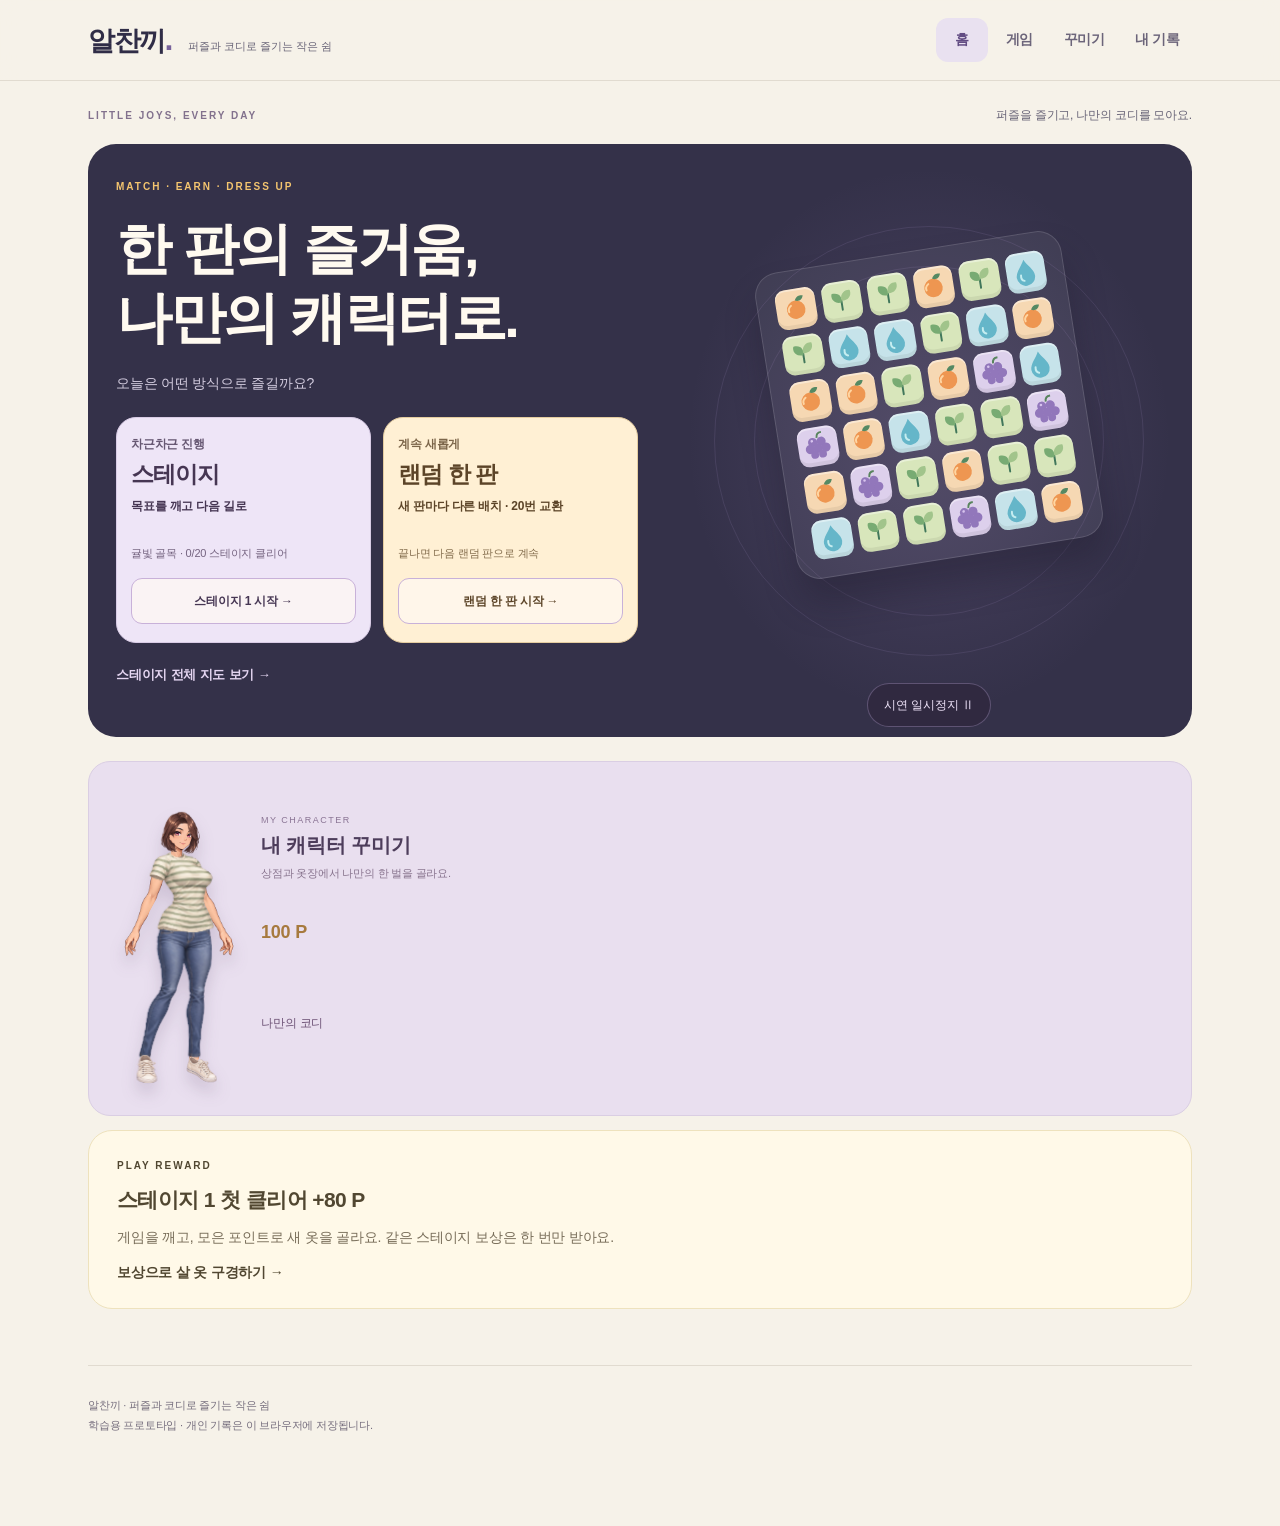
==== commit e31bf08d: "Fix avatar startup with stale caches and isolate optional artwork" ====
--- a/docs/index.html
+++ b/docs/index.html
@@ -1,5 +1,5 @@
 <!doctype html>
-<html lang="ko"><head><meta charset="utf-8"><meta name="viewport" content="width=device-width, initial-scale=1"><meta name="theme-color" content="#353047"><link rel="stylesheet" href="./avatar.css"><link rel="stylesheet" href="./avatar-cel.css"><link rel="stylesheet" href="./avatar-raster.css"><link rel="stylesheet" href="./avatar-quality.css"><link rel="stylesheet" href="./journey.css"><link rel="stylesheet" href="./daily.css"><link rel="stylesheet" href="./playground.css"><meta name="description" content="알찬끼에서 별빛 배달 여행과 3매치 퍼즐을 즐기고, 모은 포인트로 나만의 캐릭터를 꾸며보세요."><title>알찬끼 · 퍼즐과 코디로 즐기는 작은 쉼</title>
+<html lang="ko"><head><meta charset="utf-8"><meta name="viewport" content="width=device-width, initial-scale=1"><meta name="theme-color" content="#353047"><link rel="stylesheet" href="./avatar.css"><link rel="stylesheet" href="./avatar-cel.css"><link rel="stylesheet" href="./avatar-raster.css?recovery=20261121"><link rel="stylesheet" href="./avatar-quality.css"><link rel="stylesheet" href="./journey.css"><link rel="stylesheet" href="./daily.css"><link rel="stylesheet" href="./playground.css"><meta name="description" content="알찬끼에서 별빛 배달 여행과 3매치 퍼즐을 즐기고, 모은 포인트로 나만의 캐릭터를 꾸며보세요."><title>알찬끼 · 퍼즐과 코디로 즐기는 작은 쉼</title>
 <style>
 :root{--bg:#f6f5ef;--ink:#203e34;--muted:#728078;--line:#dce1d6;--green:#ddebce;--orange:#edb979}*{box-sizing:border-box}html{scroll-behavior:smooth;scroll-padding-top:90px}body{margin:0;background:var(--bg);color:var(--ink);font-family:system-ui,-apple-system,'Segoe UI',sans-serif}button,input{font:inherit}button,a{-webkit-tap-highlight-color:transparent}button{cursor:pointer}a{color:inherit;text-decoration:none}header{position:sticky;top:0;z-index:5;background:#f6f5eff5;border-bottom:1px solid var(--line)}.bar{max-width:1160px;margin:auto;display:flex;justify-content:space-between;align-items:center;padding:19px 28px}.logo{font-size:29px;font-weight:900;letter-spacing:-2px}.logo span{font-size:11px;letter-spacing:2px;margin-left:12px;font-weight:500}nav{display:flex;gap:24px;font-size:14px}nav a:hover{color:#56834b}main{max-width:1160px;margin:auto;padding:0 28px}section{margin:48px 0 64px}.hero{display:grid;grid-template-columns:1.2fr 1fr;gap:40px;align-items:center;margin:50px 0}.eyebrow{font-size:11px;letter-spacing:2px;font-weight:700;color:#6c8268}.hero h1{font-size:clamp(38px,5.1vw,65px);line-height:1.22;letter-spacing:-3px;margin:20px 0}.hero p{color:var(--muted);line-height:1.9;font-size:15px}.hero-art{position:relative;overflow:hidden;border-radius:160px 160px 24px 24px;height:300px;background:#e7ead9;display:flex;align-items:flex-end;justify-content:center}.sun{width:95px;height:95px;border-radius:50%;background:#efbd7b;position:absolute;top:38px;right:70px}.hill{width:400px;height:250px;border-radius:50%;background:#a8bea0;position:absolute;bottom:-135px;left:-60px;transform:rotate(20deg)}.hill.second{background:#72977b;bottom:-165px;left:80px;width:450px}.plant{z-index:1;font-size:112px;filter:saturate(.6);margin-bottom:16px}.art-caption{position:absolute;left:24px;top:28px;font-size:12px;line-height:1.6}.pill{display:inline-block;background:white;border:1px solid var(--line);padding:8px 13px;border-radius:30px;font-size:12px}.section-head{display:flex;align-items:baseline;justify-content:space-between;gap:12px;margin-bottom:22px}h2{font-size:25px;letter-spacing:-1px;margin:0}h3{letter-spacing:-.6px}.small{font-size:12px;color:var(--muted)}.cards{display:grid;grid-template-columns:repeat(3,1fr);gap:16px}.card{background:#fff;border:1px solid var(--line);border-radius:18px;padding:24px}.card .icon{width:56px;height:56px;display:grid;place-items:center;font-size:29px;border-radius:15px;background:#f0f3e7;margin-bottom:22px}.tag{font-size:11px;color:#78886e}.card h3{font-size:19px;line-height:1.5;margin:12px 0}.card p,details{font-size:14px;color:#64766b;line-height:1.85}.card details{border-top:1px solid var(--line);padding-top:14px}.card summary{cursor:pointer;color:var(--ink);font-size:13px}.card details p{margin-bottom:0}.split{display:grid;grid-template-columns:1fr 1fr;gap:22px}.panel{background:#fff;border:1px solid var(--line);border-radius:22px;padding:28px}.goal{background:#eaf0e2}.fields{display:grid;grid-template-columns:1fr 1fr;gap:14px;margin:22px 0}label{font-size:12px;display:block}input{width:100%;border:1px solid #d1dccc;border-radius:9px;background:#ffffffbf;padding:12px;margin-top:7px;color:var(--ink);min-width:0}input:focus{outline:2px solid #648b55}.primary,.secondary{border:0;border-radius:10px;padding:12px 18px;font-size:13px;background:var(--ink);color:#fff}.secondary{background:#edf1e6;color:var(--ink)}.stats{display:grid;grid-template-columns:1fr 1fr;gap:16px;margin:25px 0}.stats strong{display:block;font-size:24px;margin-top:8px;letter-spacing:-1px}.progress{height:9px;background:#d4decc;border-radius:10px;overflow:hidden}.progress div{height:100%;background:#5b8153;transition:width .3s}.note{font-size:11px;line-height:1.8;color:#73816e}.game-panel{background:#203e34;color:#f7faee;display:flex;flex-direction:column}.game-panel .small,.game-panel .note{color:#b6c6ba}.game-stats{display:flex;justify-content:space-between;margin:20px 0 16px;font-size:12px}.game-stats b{font-size:21px;display:block;margin-top:5px}.board{touch-action:manipulation;display:grid;grid-template-columns:repeat(7,1fr);gap:5px;background:#163027;padding:10px;border-radius:15px;width:min(100%,350px);margin:auto}.tile{touch-action:manipulation;aspect-ratio:1;border:0;border-radius:9px;font-size:clamp(18px,3vw,27px);display:grid;place-items:center;padding:0;transition:transform .12s,opacity .15s;background:#e6edd8}.tile[data-v="1"]{background:#f8d5b1}.tile[data-v="2"]{background:#e4dcf5}.tile[data-v="3"]{background:#c2dfdd}.tile[data-v="4"]{background:#f3eab2}.tile.selected{outline:3px solid #f4ba64;outline-offset:0;transform:scale(.92)}.tile.pop{opacity:0;transform:scale(.4)}.tile:focus-visible{outline:3px solid #fbaf51}.game-actions{display:flex;gap:10px;justify-content:center;margin-top:12px}.game-actions button{padding:10px 14px;border:1px solid #607c6b;border-radius:8px;background:transparent;color:#fff;font-size:12px}#game-message{min-height:38px;text-align:center;font-size:12px;line-height:1.6;margin:13px 0 0}.strip{border-radius:18px;background:#efdfc9;padding:28px;display:flex;align-items:center;justify-content:space-between;gap:20px}.strip p{font-size:14px;line-height:1.8;margin-bottom:0}.strip strong{font-size:20px}footer{max-width:1104px;margin:0 auto;padding:28px 0 90px;border-top:1px solid var(--line);font-size:11px;color:var(--muted);line-height:1.8}.bottom-nav{display:none}button:focus-visible,a:focus-visible,summary:focus-visible{outline:3px solid #dc9a48;outline-offset:4px}@media(max-width:700px){.bar{padding:14px 20px}.logo{font-size:26px}.logo span{font-size:9px}nav{gap:15px;font-size:12px}main{padding:0 18px}.hero{grid-template-columns:1fr;gap:24px;margin:32px 0 40px}.hero h1{letter-spacing:-2px}.hero-art{height:180px;border-radius:90px 90px 18px 18px}.plant{font-size:85px;margin:0}.sun{width:65px;height:65px;top:20px}.hero p{font-size:14px}.cards,.split{grid-template-columns:1fr}.card{padding:22px}.card .icon{float:right;margin:0 0 10px 12px}.card h3{margin-top:10px}.panel{padding:23px}section{margin:36px 0 44px}.section-head{align-items:flex-start}h2{font-size:22px}.section-head .small{max-width:125px;text-align:right;line-height:1.6}.strip{padding:24px}.strip>span{display:none}.board{gap:5px}.tile{font-size:25px}footer{margin:0 18px}.bottom-nav{display:flex;position:fixed;bottom:0;left:0;right:0;z-index:6;justify-content:space-around;background:#fffef9f5;border-top:1px solid var(--line);padding:14px 5px calc(14px + env(safe-area-inset-bottom));font-size:12px}}@media(prefers-reduced-motion:reduce){html{scroll-behavior:auto}*{transition:none!important}}
 
@@ -121,5 +121,5 @@
 async function pick(i){if(busy||moves===0)return;if(selected<0){selected=i;render();return}if(selected===i){selected=-1;render();return}if(!adjacent(selected,i)){selected=i;render();return}const j=selected;selected=-1;[board[i],board[j]]=[board[j],board[i]];let hit=matches(board);if(!hit.length){[board[i],board[j]]=[board[j],board[i]];$('game-message').textContent='3개 이상 이어지는 이웃 조각을 찾아보세요. 이동은 차감되지 않아요.';render();return}busy=true;moves--;const token=generation;let combo=0;while(hit.length){combo++;score+=hit.length*10*combo;render();hit.forEach(k=>$('board').children[k].classList.add('pop'));await pause(220);if(token!==generation)return;hit.forEach(k=>board[k]=null);collapse(board);render();await pause(140);if(token!==generation)return;hit=matches(board);}if(score>best){best=score;storage.set('teum-best',best);}let message=combo>1?`${combo}연쇄! 잘 쉬고 있네요 ✨`:'좋아요! 작은 조각이 모였어요 🌱';if(moves===0)message=`이번 쉼표는 ${score}점! 새 게임으로 다시 즐겨요.`;else if(!findMove(board)){board=fresh();message='가능한 매치가 없어 새 보드를 준비했어요. 이동은 그대로예요.';}busy=false;render();$('game-message').textContent=message;if(moves===0)window.dispatchEvent(new CustomEvent('teum-game-finished',{detail:{score}}));}
 function restart(){generation++;busy=false;selected=-1;score=0;moves=20;board=fresh();render();$('game-message').textContent='20번의 이동, 얼마나 모을 수 있을까요?';}
 $('restart').addEventListener('click',restart);$('hint').addEventListener('click',()=>{if(busy||moves===0)return;const pair=findMove(board);if(pair){selected=pair[0];render();$('game-message').textContent=`선택한 조각과 ${Math.floor(pair[1]/N)+1}행 ${pair[1]%N+1}열 조각을 바꿔보세요.`;}});restart();
-</script><script type="module" src="./navigation.mjs"></script><script type="module" src="./playground.mjs"></script><script type="module" src="./puzzle.mjs"></script><script type="module" src="./story.mjs"></script><script type="module" src="./meals.mjs"></script><script type="module" src="./meal-solo.mjs"></script><script type="module" src="./fire.mjs"></script><script type="module" src="./fire-quick.mjs"></script><script type="module" src="./fire-life.mjs"></script><script type="module" src="./hub.mjs"></script><script type="module" src="./cart.mjs"></script><script type="module" src="./soft-theme.mjs"></script><script type="module" src="./home-motion.mjs"></script><script type="module" src="./lab.mjs"></script><script type="module" src="./journey.mjs"></script><script type="module" src="./game-focus.mjs"></script><script type="module" src="./avatar.mjs"></script><script type="module" src="./avatar-quality.mjs"></script>
-<script type="module" src="./menu-focus.mjs"></script><script type="module" src="./collection-ui.mjs"></script><script type="module" src="./outfit-export.mjs"></script></body></html>
+</script><script type="module" src="./navigation.mjs"></script><script type="module" src="./playground.mjs"></script><script type="module" src="./puzzle.mjs?recovery=20261121"></script><script type="module" src="./story.mjs"></script><script type="module" src="./meals.mjs"></script><script type="module" src="./meal-solo.mjs"></script><script type="module" src="./fire.mjs"></script><script type="module" src="./fire-quick.mjs"></script><script type="module" src="./fire-life.mjs"></script><script type="module" src="./hub.mjs"></script><script type="module" src="./cart.mjs"></script><script type="module" src="./soft-theme.mjs"></script><script type="module" src="./home-motion.mjs"></script><script type="module" src="./lab.mjs?recovery=20261121"></script><script type="module" src="./journey.mjs"></script><script type="module" src="./game-focus.mjs"></script><script type="module" src="./avatar.mjs?recovery=20261121"></script><script type="module" src="./avatar-quality.mjs"></script>
+<script type="module" src="./menu-focus.mjs"></script><script type="module" src="./collection-ui.mjs?recovery=20261121"></script><script type="module" src="./outfit-export.mjs?recovery=20261121"></script></body></html>
--- a/docs/avatar-raster.css
+++ b/docs/avatar-raster.css
@@ -11,3 +11,5 @@
 /* A one-theme grid is short: a non-sticky preview avoids covering its controls
    and keeps document height stable when the observer toggles compact mode. */
 @media(max-width:700px){#avatar.avatar-themed .avatar-dressing{position:static}#avatar.avatar-themed .avatar-room{height:300px}#avatar.avatar-themed .avatar-stage:not(.avatar-zoom-stage){height:280px;width:100%;margin:9px 0 16px}#avatar.avatar-themed .avatar-art-credit{display:block}#avatar.avatar-themed .avatar-base-look{margin-top:8px}#avatar.avatar-themed .avatar-room:before{inset:22px 46px 28px;width:auto;height:auto}#avatar.avatar-themed .avatar-podium{bottom:12px;width:130px;height:14px}}
+
+.avatar-render-fallback{display:flex;align-items:center;justify-content:center;min-height:90px;padding:16px;font-size:12px;line-height:1.6;color:#796680;text-align:center}.avatar-render-notice{display:flex;align-items:center;justify-content:center;gap:12px;flex-wrap:wrap;margin:12px auto;padding:12px 16px;max-width:900px;border:1px solid #dbc8a6;border-radius:12px;background:#fff4df;color:#655038;font-size:13px;line-height:1.7}.avatar-render-notice button{min-height:44px;border:1px solid #bfa276;background:#fffaf0;color:#5b452f;border-radius:10px;padding:8px 12px}
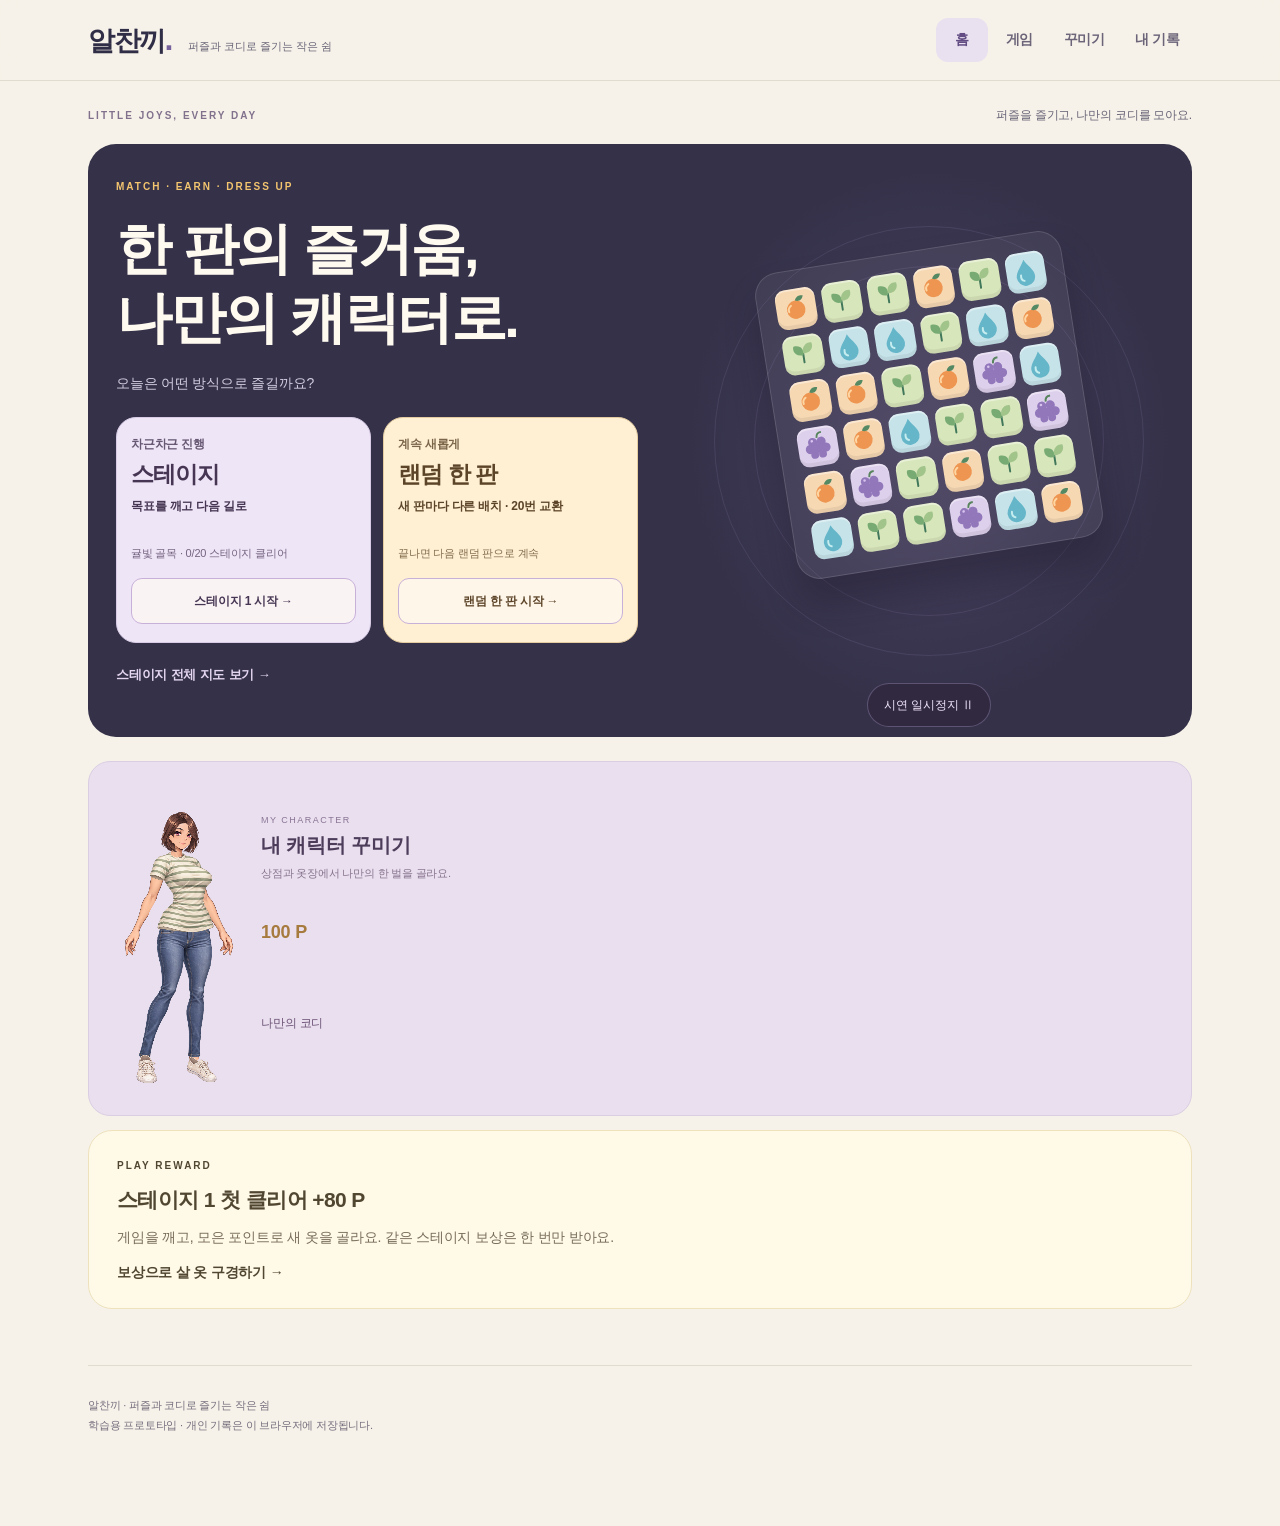
==== commit bd0a4586: "Replace recursive avatar SVG rendering with bounded Canvas 2D for iOS" ====
--- a/docs/index.html
+++ b/docs/index.html
@@ -1,5 +1,5 @@
 <!doctype html>
-<html lang="ko"><head><meta charset="utf-8"><meta name="viewport" content="width=device-width, initial-scale=1"><meta name="theme-color" content="#353047"><link rel="stylesheet" href="./avatar.css"><link rel="stylesheet" href="./avatar-cel.css"><link rel="stylesheet" href="./avatar-raster.css?recovery=20261121"><link rel="stylesheet" href="./avatar-quality.css"><link rel="stylesheet" href="./journey.css"><link rel="stylesheet" href="./daily.css"><link rel="stylesheet" href="./playground.css"><meta name="description" content="알찬끼에서 별빛 배달 여행과 3매치 퍼즐을 즐기고, 모은 포인트로 나만의 캐릭터를 꾸며보세요."><title>알찬끼 · 퍼즐과 코디로 즐기는 작은 쉼</title>
+<html lang="ko"><head><meta charset="utf-8"><meta name="viewport" content="width=device-width, initial-scale=1"><meta name="theme-color" content="#353047"><link rel="stylesheet" href="./avatar.css"><link rel="stylesheet" href="./avatar-cel.css"><link rel="stylesheet" href="./avatar-raster.css?canvas=20261122"><link rel="stylesheet" href="./avatar-quality.css"><link rel="stylesheet" href="./journey.css"><link rel="stylesheet" href="./daily.css"><link rel="stylesheet" href="./playground.css"><meta name="description" content="알찬끼에서 별빛 배달 여행과 3매치 퍼즐을 즐기고, 모은 포인트로 나만의 캐릭터를 꾸며보세요."><title>알찬끼 · 퍼즐과 코디로 즐기는 작은 쉼</title>
 <style>
 :root{--bg:#f6f5ef;--ink:#203e34;--muted:#728078;--line:#dce1d6;--green:#ddebce;--orange:#edb979}*{box-sizing:border-box}html{scroll-behavior:smooth;scroll-padding-top:90px}body{margin:0;background:var(--bg);color:var(--ink);font-family:system-ui,-apple-system,'Segoe UI',sans-serif}button,input{font:inherit}button,a{-webkit-tap-highlight-color:transparent}button{cursor:pointer}a{color:inherit;text-decoration:none}header{position:sticky;top:0;z-index:5;background:#f6f5eff5;border-bottom:1px solid var(--line)}.bar{max-width:1160px;margin:auto;display:flex;justify-content:space-between;align-items:center;padding:19px 28px}.logo{font-size:29px;font-weight:900;letter-spacing:-2px}.logo span{font-size:11px;letter-spacing:2px;margin-left:12px;font-weight:500}nav{display:flex;gap:24px;font-size:14px}nav a:hover{color:#56834b}main{max-width:1160px;margin:auto;padding:0 28px}section{margin:48px 0 64px}.hero{display:grid;grid-template-columns:1.2fr 1fr;gap:40px;align-items:center;margin:50px 0}.eyebrow{font-size:11px;letter-spacing:2px;font-weight:700;color:#6c8268}.hero h1{font-size:clamp(38px,5.1vw,65px);line-height:1.22;letter-spacing:-3px;margin:20px 0}.hero p{color:var(--muted);line-height:1.9;font-size:15px}.hero-art{position:relative;overflow:hidden;border-radius:160px 160px 24px 24px;height:300px;background:#e7ead9;display:flex;align-items:flex-end;justify-content:center}.sun{width:95px;height:95px;border-radius:50%;background:#efbd7b;position:absolute;top:38px;right:70px}.hill{width:400px;height:250px;border-radius:50%;background:#a8bea0;position:absolute;bottom:-135px;left:-60px;transform:rotate(20deg)}.hill.second{background:#72977b;bottom:-165px;left:80px;width:450px}.plant{z-index:1;font-size:112px;filter:saturate(.6);margin-bottom:16px}.art-caption{position:absolute;left:24px;top:28px;font-size:12px;line-height:1.6}.pill{display:inline-block;background:white;border:1px solid var(--line);padding:8px 13px;border-radius:30px;font-size:12px}.section-head{display:flex;align-items:baseline;justify-content:space-between;gap:12px;margin-bottom:22px}h2{font-size:25px;letter-spacing:-1px;margin:0}h3{letter-spacing:-.6px}.small{font-size:12px;color:var(--muted)}.cards{display:grid;grid-template-columns:repeat(3,1fr);gap:16px}.card{background:#fff;border:1px solid var(--line);border-radius:18px;padding:24px}.card .icon{width:56px;height:56px;display:grid;place-items:center;font-size:29px;border-radius:15px;background:#f0f3e7;margin-bottom:22px}.tag{font-size:11px;color:#78886e}.card h3{font-size:19px;line-height:1.5;margin:12px 0}.card p,details{font-size:14px;color:#64766b;line-height:1.85}.card details{border-top:1px solid var(--line);padding-top:14px}.card summary{cursor:pointer;color:var(--ink);font-size:13px}.card details p{margin-bottom:0}.split{display:grid;grid-template-columns:1fr 1fr;gap:22px}.panel{background:#fff;border:1px solid var(--line);border-radius:22px;padding:28px}.goal{background:#eaf0e2}.fields{display:grid;grid-template-columns:1fr 1fr;gap:14px;margin:22px 0}label{font-size:12px;display:block}input{width:100%;border:1px solid #d1dccc;border-radius:9px;background:#ffffffbf;padding:12px;margin-top:7px;color:var(--ink);min-width:0}input:focus{outline:2px solid #648b55}.primary,.secondary{border:0;border-radius:10px;padding:12px 18px;font-size:13px;background:var(--ink);color:#fff}.secondary{background:#edf1e6;color:var(--ink)}.stats{display:grid;grid-template-columns:1fr 1fr;gap:16px;margin:25px 0}.stats strong{display:block;font-size:24px;margin-top:8px;letter-spacing:-1px}.progress{height:9px;background:#d4decc;border-radius:10px;overflow:hidden}.progress div{height:100%;background:#5b8153;transition:width .3s}.note{font-size:11px;line-height:1.8;color:#73816e}.game-panel{background:#203e34;color:#f7faee;display:flex;flex-direction:column}.game-panel .small,.game-panel .note{color:#b6c6ba}.game-stats{display:flex;justify-content:space-between;margin:20px 0 16px;font-size:12px}.game-stats b{font-size:21px;display:block;margin-top:5px}.board{touch-action:manipulation;display:grid;grid-template-columns:repeat(7,1fr);gap:5px;background:#163027;padding:10px;border-radius:15px;width:min(100%,350px);margin:auto}.tile{touch-action:manipulation;aspect-ratio:1;border:0;border-radius:9px;font-size:clamp(18px,3vw,27px);display:grid;place-items:center;padding:0;transition:transform .12s,opacity .15s;background:#e6edd8}.tile[data-v="1"]{background:#f8d5b1}.tile[data-v="2"]{background:#e4dcf5}.tile[data-v="3"]{background:#c2dfdd}.tile[data-v="4"]{background:#f3eab2}.tile.selected{outline:3px solid #f4ba64;outline-offset:0;transform:scale(.92)}.tile.pop{opacity:0;transform:scale(.4)}.tile:focus-visible{outline:3px solid #fbaf51}.game-actions{display:flex;gap:10px;justify-content:center;margin-top:12px}.game-actions button{padding:10px 14px;border:1px solid #607c6b;border-radius:8px;background:transparent;color:#fff;font-size:12px}#game-message{min-height:38px;text-align:center;font-size:12px;line-height:1.6;margin:13px 0 0}.strip{border-radius:18px;background:#efdfc9;padding:28px;display:flex;align-items:center;justify-content:space-between;gap:20px}.strip p{font-size:14px;line-height:1.8;margin-bottom:0}.strip strong{font-size:20px}footer{max-width:1104px;margin:0 auto;padding:28px 0 90px;border-top:1px solid var(--line);font-size:11px;color:var(--muted);line-height:1.8}.bottom-nav{display:none}button:focus-visible,a:focus-visible,summary:focus-visible{outline:3px solid #dc9a48;outline-offset:4px}@media(max-width:700px){.bar{padding:14px 20px}.logo{font-size:26px}.logo span{font-size:9px}nav{gap:15px;font-size:12px}main{padding:0 18px}.hero{grid-template-columns:1fr;gap:24px;margin:32px 0 40px}.hero h1{letter-spacing:-2px}.hero-art{height:180px;border-radius:90px 90px 18px 18px}.plant{font-size:85px;margin:0}.sun{width:65px;height:65px;top:20px}.hero p{font-size:14px}.cards,.split{grid-template-columns:1fr}.card{padding:22px}.card .icon{float:right;margin:0 0 10px 12px}.card h3{margin-top:10px}.panel{padding:23px}section{margin:36px 0 44px}.section-head{align-items:flex-start}h2{font-size:22px}.section-head .small{max-width:125px;text-align:right;line-height:1.6}.strip{padding:24px}.strip>span{display:none}.board{gap:5px}.tile{font-size:25px}footer{margin:0 18px}.bottom-nav{display:flex;position:fixed;bottom:0;left:0;right:0;z-index:6;justify-content:space-around;background:#fffef9f5;border-top:1px solid var(--line);padding:14px 5px calc(14px + env(safe-area-inset-bottom));font-size:12px}}@media(prefers-reduced-motion:reduce){html{scroll-behavior:auto}*{transition:none!important}}
 
@@ -121,5 +121,5 @@
 async function pick(i){if(busy||moves===0)return;if(selected<0){selected=i;render();return}if(selected===i){selected=-1;render();return}if(!adjacent(selected,i)){selected=i;render();return}const j=selected;selected=-1;[board[i],board[j]]=[board[j],board[i]];let hit=matches(board);if(!hit.length){[board[i],board[j]]=[board[j],board[i]];$('game-message').textContent='3개 이상 이어지는 이웃 조각을 찾아보세요. 이동은 차감되지 않아요.';render();return}busy=true;moves--;const token=generation;let combo=0;while(hit.length){combo++;score+=hit.length*10*combo;render();hit.forEach(k=>$('board').children[k].classList.add('pop'));await pause(220);if(token!==generation)return;hit.forEach(k=>board[k]=null);collapse(board);render();await pause(140);if(token!==generation)return;hit=matches(board);}if(score>best){best=score;storage.set('teum-best',best);}let message=combo>1?`${combo}연쇄! 잘 쉬고 있네요 ✨`:'좋아요! 작은 조각이 모였어요 🌱';if(moves===0)message=`이번 쉼표는 ${score}점! 새 게임으로 다시 즐겨요.`;else if(!findMove(board)){board=fresh();message='가능한 매치가 없어 새 보드를 준비했어요. 이동은 그대로예요.';}busy=false;render();$('game-message').textContent=message;if(moves===0)window.dispatchEvent(new CustomEvent('teum-game-finished',{detail:{score}}));}
 function restart(){generation++;busy=false;selected=-1;score=0;moves=20;board=fresh();render();$('game-message').textContent='20번의 이동, 얼마나 모을 수 있을까요?';}
 $('restart').addEventListener('click',restart);$('hint').addEventListener('click',()=>{if(busy||moves===0)return;const pair=findMove(board);if(pair){selected=pair[0];render();$('game-message').textContent=`선택한 조각과 ${Math.floor(pair[1]/N)+1}행 ${pair[1]%N+1}열 조각을 바꿔보세요.`;}});restart();
-</script><script type="module" src="./navigation.mjs"></script><script type="module" src="./playground.mjs"></script><script type="module" src="./puzzle.mjs?recovery=20261121"></script><script type="module" src="./story.mjs"></script><script type="module" src="./meals.mjs"></script><script type="module" src="./meal-solo.mjs"></script><script type="module" src="./fire.mjs"></script><script type="module" src="./fire-quick.mjs"></script><script type="module" src="./fire-life.mjs"></script><script type="module" src="./hub.mjs"></script><script type="module" src="./cart.mjs"></script><script type="module" src="./soft-theme.mjs"></script><script type="module" src="./home-motion.mjs"></script><script type="module" src="./lab.mjs?recovery=20261121"></script><script type="module" src="./journey.mjs"></script><script type="module" src="./game-focus.mjs"></script><script type="module" src="./avatar.mjs?recovery=20261121"></script><script type="module" src="./avatar-quality.mjs"></script>
-<script type="module" src="./menu-focus.mjs"></script><script type="module" src="./collection-ui.mjs?recovery=20261121"></script><script type="module" src="./outfit-export.mjs?recovery=20261121"></script></body></html>
+</script><script type="module" src="./navigation.mjs"></script><script type="module" src="./playground.mjs"></script><script type="module" src="./puzzle.mjs?canvas=20261122"></script><script type="module" src="./story.mjs"></script><script type="module" src="./meals.mjs"></script><script type="module" src="./meal-solo.mjs"></script><script type="module" src="./fire.mjs"></script><script type="module" src="./fire-quick.mjs"></script><script type="module" src="./fire-life.mjs"></script><script type="module" src="./hub.mjs"></script><script type="module" src="./cart.mjs"></script><script type="module" src="./soft-theme.mjs"></script><script type="module" src="./home-motion.mjs"></script><script type="module" src="./lab.mjs?canvas=20261122"></script><script type="module" src="./journey.mjs"></script><script type="module" src="./game-focus.mjs"></script><script type="module" src="./avatar.mjs?canvas=20261122"></script><script type="module" src="./avatar-quality.mjs"></script>
+<script type="module" src="./menu-focus.mjs"></script><script type="module" src="./collection-ui.mjs?canvas=20261122"></script><script type="module" src="./outfit-export.mjs?canvas=20261122"></script></body></html>
--- a/docs/avatar-raster.css
+++ b/docs/avatar-raster.css
@@ -13,3 +13,4 @@
 @media(max-width:700px){#avatar.avatar-themed .avatar-dressing{position:static}#avatar.avatar-themed .avatar-room{height:300px}#avatar.avatar-themed .avatar-stage:not(.avatar-zoom-stage){height:280px;width:100%;margin:9px 0 16px}#avatar.avatar-themed .avatar-art-credit{display:block}#avatar.avatar-themed .avatar-base-look{margin-top:8px}#avatar.avatar-themed .avatar-room:before{inset:22px 46px 28px;width:auto;height:auto}#avatar.avatar-themed .avatar-podium{bottom:12px;width:130px;height:14px}}
 
 .avatar-render-fallback{display:flex;align-items:center;justify-content:center;min-height:90px;padding:16px;font-size:12px;line-height:1.6;color:#796680;text-align:center}.avatar-render-notice{display:flex;align-items:center;justify-content:center;gap:12px;flex-wrap:wrap;margin:12px auto;padding:12px 16px;max-width:900px;border:1px solid #dbc8a6;border-radius:12px;background:#fff4df;color:#655038;font-size:13px;line-height:1.7}.avatar-render-notice button{min-height:44px;border:1px solid #bfa276;background:#fffaf0;color:#5b452f;border-radius:10px;padding:8px 12px}
+canvas.avatar-raster{object-fit:contain;contain:paint;filter:none}
--- a/docs/collection.css
+++ b/docs/collection.css
@@ -26,7 +26,7 @@
 #collection-backgrounds button[aria-pressed=true] {background:#66506f;color:white}
 #home .avatar-entry {position:relative;display:grid;grid-template-columns:140px minmax(0,1fr);align-items:center;gap:12px;min-height:355px;padding:24px 20px;overflow:hidden}
 #home [data-home-avatar] {width:140px;height:300px;display:block;grid-column:1;grid-row:1/4;z-index:1}
-#home [data-home-avatar] > svg {width:100%;height:100%;display:block;overflow:hidden;filter:drop-shadow(0 10px 8px #4a31522b)}
+#home [data-home-avatar] > .avatar-raster {width:100%;height:100%;display:block;overflow:hidden;object-fit:contain}
 #home .avatar-entry > span:not([data-home-avatar]):not(.collection-room-prop) {position:relative;z-index:2;min-width:0}
 #home .avatar-entry > b {font-size:18px;justify-self:start;align-self:start;z-index:2}
 #home .collection-home-badge {font-size:12px;line-height:1.6;color:#6c5175;align-self:start}
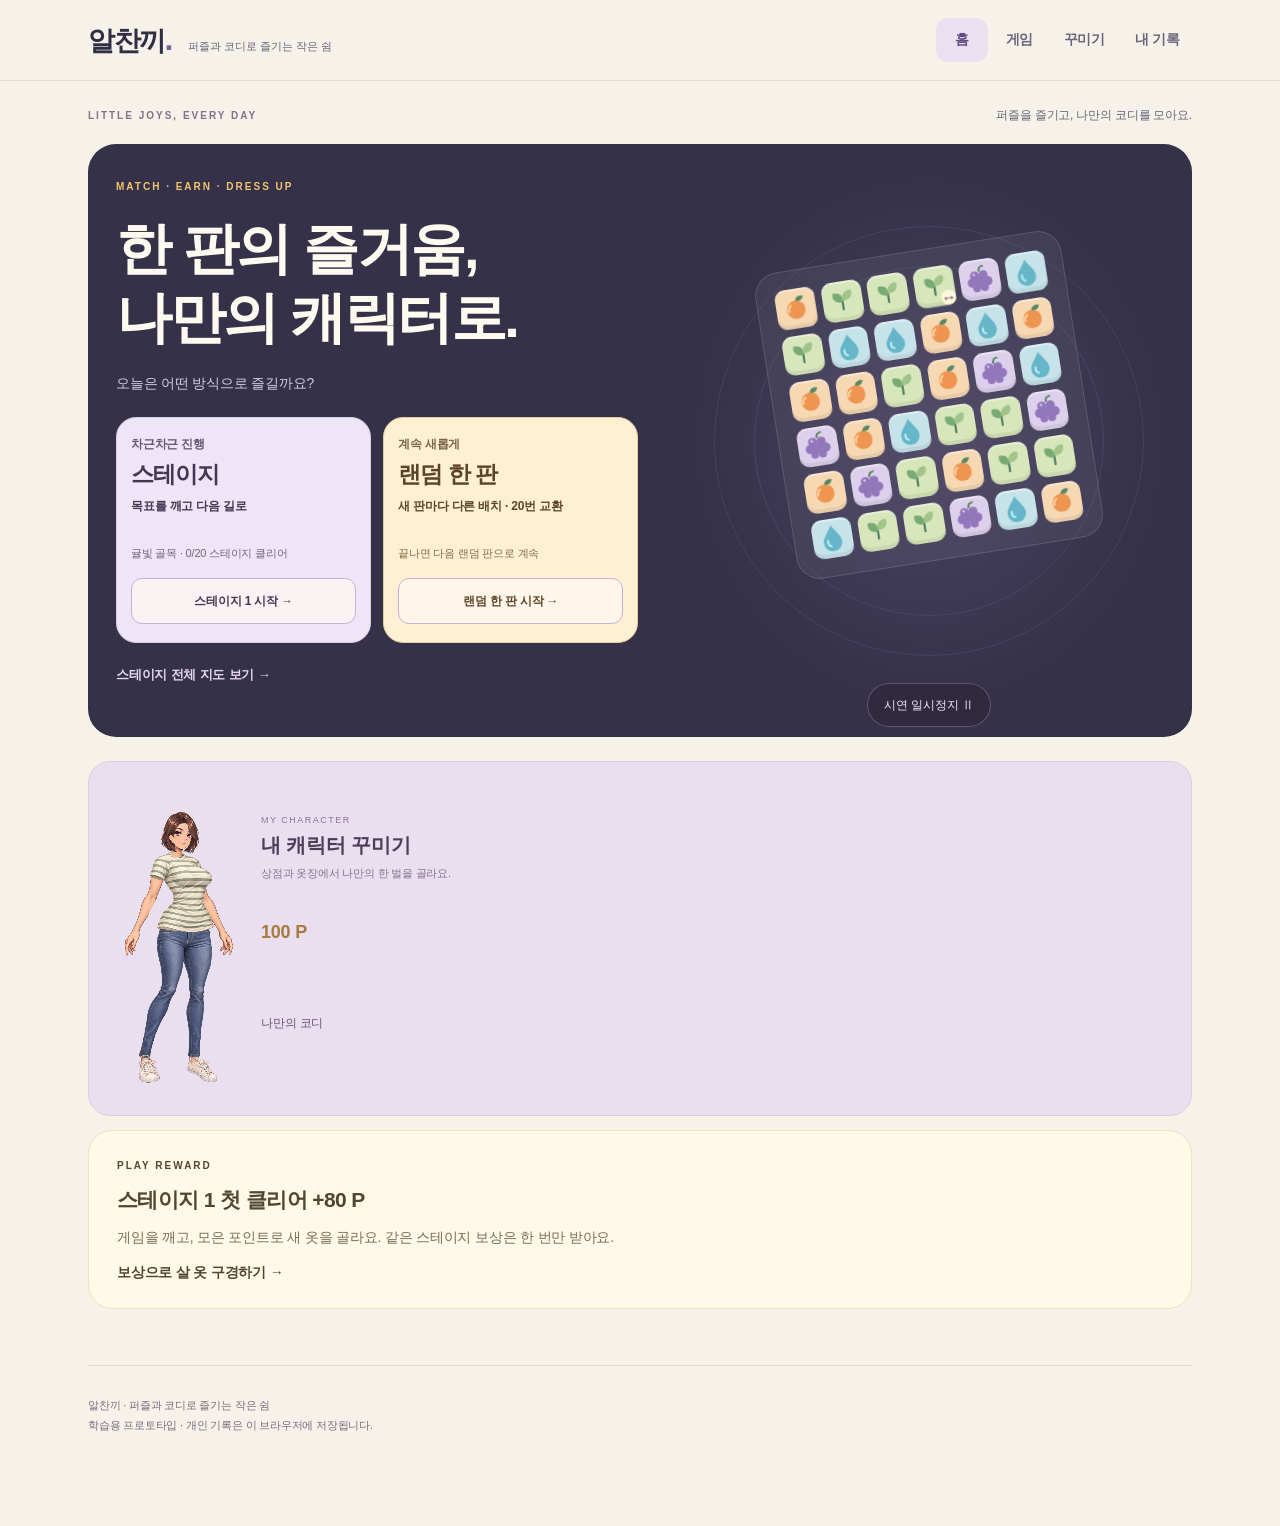
==== commit c585201b: "Fit sneaker heel cups around the avatar feet with preserved front collars" ====
--- a/docs/index.html
+++ b/docs/index.html
@@ -1,5 +1,5 @@
 <!doctype html>
-<html lang="ko"><head><meta charset="utf-8"><meta name="viewport" content="width=device-width, initial-scale=1"><meta name="theme-color" content="#353047"><link rel="stylesheet" href="./avatar.css"><link rel="stylesheet" href="./avatar-cel.css"><link rel="stylesheet" href="./avatar-raster.css?canvas=20261122"><link rel="stylesheet" href="./avatar-quality.css"><link rel="stylesheet" href="./journey.css"><link rel="stylesheet" href="./daily.css"><link rel="stylesheet" href="./playground.css"><meta name="description" content="알찬끼에서 별빛 배달 여행과 3매치 퍼즐을 즐기고, 모은 포인트로 나만의 캐릭터를 꾸며보세요."><title>알찬끼 · 퍼즐과 코디로 즐기는 작은 쉼</title>
+<html lang="ko"><head><meta charset="utf-8"><meta name="viewport" content="width=device-width, initial-scale=1"><meta name="theme-color" content="#353047"><link rel="stylesheet" href="./avatar.css"><link rel="stylesheet" href="./avatar-cel.css"><link rel="stylesheet" href="./avatar-raster.css?canvas=20261122-shoes1"><link rel="stylesheet" href="./avatar-quality.css"><link rel="stylesheet" href="./journey.css"><link rel="stylesheet" href="./daily.css"><link rel="stylesheet" href="./playground.css"><meta name="description" content="알찬끼에서 별빛 배달 여행과 3매치 퍼즐을 즐기고, 모은 포인트로 나만의 캐릭터를 꾸며보세요."><title>알찬끼 · 퍼즐과 코디로 즐기는 작은 쉼</title>
 <style>
 :root{--bg:#f6f5ef;--ink:#203e34;--muted:#728078;--line:#dce1d6;--green:#ddebce;--orange:#edb979}*{box-sizing:border-box}html{scroll-behavior:smooth;scroll-padding-top:90px}body{margin:0;background:var(--bg);color:var(--ink);font-family:system-ui,-apple-system,'Segoe UI',sans-serif}button,input{font:inherit}button,a{-webkit-tap-highlight-color:transparent}button{cursor:pointer}a{color:inherit;text-decoration:none}header{position:sticky;top:0;z-index:5;background:#f6f5eff5;border-bottom:1px solid var(--line)}.bar{max-width:1160px;margin:auto;display:flex;justify-content:space-between;align-items:center;padding:19px 28px}.logo{font-size:29px;font-weight:900;letter-spacing:-2px}.logo span{font-size:11px;letter-spacing:2px;margin-left:12px;font-weight:500}nav{display:flex;gap:24px;font-size:14px}nav a:hover{color:#56834b}main{max-width:1160px;margin:auto;padding:0 28px}section{margin:48px 0 64px}.hero{display:grid;grid-template-columns:1.2fr 1fr;gap:40px;align-items:center;margin:50px 0}.eyebrow{font-size:11px;letter-spacing:2px;font-weight:700;color:#6c8268}.hero h1{font-size:clamp(38px,5.1vw,65px);line-height:1.22;letter-spacing:-3px;margin:20px 0}.hero p{color:var(--muted);line-height:1.9;font-size:15px}.hero-art{position:relative;overflow:hidden;border-radius:160px 160px 24px 24px;height:300px;background:#e7ead9;display:flex;align-items:flex-end;justify-content:center}.sun{width:95px;height:95px;border-radius:50%;background:#efbd7b;position:absolute;top:38px;right:70px}.hill{width:400px;height:250px;border-radius:50%;background:#a8bea0;position:absolute;bottom:-135px;left:-60px;transform:rotate(20deg)}.hill.second{background:#72977b;bottom:-165px;left:80px;width:450px}.plant{z-index:1;font-size:112px;filter:saturate(.6);margin-bottom:16px}.art-caption{position:absolute;left:24px;top:28px;font-size:12px;line-height:1.6}.pill{display:inline-block;background:white;border:1px solid var(--line);padding:8px 13px;border-radius:30px;font-size:12px}.section-head{display:flex;align-items:baseline;justify-content:space-between;gap:12px;margin-bottom:22px}h2{font-size:25px;letter-spacing:-1px;margin:0}h3{letter-spacing:-.6px}.small{font-size:12px;color:var(--muted)}.cards{display:grid;grid-template-columns:repeat(3,1fr);gap:16px}.card{background:#fff;border:1px solid var(--line);border-radius:18px;padding:24px}.card .icon{width:56px;height:56px;display:grid;place-items:center;font-size:29px;border-radius:15px;background:#f0f3e7;margin-bottom:22px}.tag{font-size:11px;color:#78886e}.card h3{font-size:19px;line-height:1.5;margin:12px 0}.card p,details{font-size:14px;color:#64766b;line-height:1.85}.card details{border-top:1px solid var(--line);padding-top:14px}.card summary{cursor:pointer;color:var(--ink);font-size:13px}.card details p{margin-bottom:0}.split{display:grid;grid-template-columns:1fr 1fr;gap:22px}.panel{background:#fff;border:1px solid var(--line);border-radius:22px;padding:28px}.goal{background:#eaf0e2}.fields{display:grid;grid-template-columns:1fr 1fr;gap:14px;margin:22px 0}label{font-size:12px;display:block}input{width:100%;border:1px solid #d1dccc;border-radius:9px;background:#ffffffbf;padding:12px;margin-top:7px;color:var(--ink);min-width:0}input:focus{outline:2px solid #648b55}.primary,.secondary{border:0;border-radius:10px;padding:12px 18px;font-size:13px;background:var(--ink);color:#fff}.secondary{background:#edf1e6;color:var(--ink)}.stats{display:grid;grid-template-columns:1fr 1fr;gap:16px;margin:25px 0}.stats strong{display:block;font-size:24px;margin-top:8px;letter-spacing:-1px}.progress{height:9px;background:#d4decc;border-radius:10px;overflow:hidden}.progress div{height:100%;background:#5b8153;transition:width .3s}.note{font-size:11px;line-height:1.8;color:#73816e}.game-panel{background:#203e34;color:#f7faee;display:flex;flex-direction:column}.game-panel .small,.game-panel .note{color:#b6c6ba}.game-stats{display:flex;justify-content:space-between;margin:20px 0 16px;font-size:12px}.game-stats b{font-size:21px;display:block;margin-top:5px}.board{touch-action:manipulation;display:grid;grid-template-columns:repeat(7,1fr);gap:5px;background:#163027;padding:10px;border-radius:15px;width:min(100%,350px);margin:auto}.tile{touch-action:manipulation;aspect-ratio:1;border:0;border-radius:9px;font-size:clamp(18px,3vw,27px);display:grid;place-items:center;padding:0;transition:transform .12s,opacity .15s;background:#e6edd8}.tile[data-v="1"]{background:#f8d5b1}.tile[data-v="2"]{background:#e4dcf5}.tile[data-v="3"]{background:#c2dfdd}.tile[data-v="4"]{background:#f3eab2}.tile.selected{outline:3px solid #f4ba64;outline-offset:0;transform:scale(.92)}.tile.pop{opacity:0;transform:scale(.4)}.tile:focus-visible{outline:3px solid #fbaf51}.game-actions{display:flex;gap:10px;justify-content:center;margin-top:12px}.game-actions button{padding:10px 14px;border:1px solid #607c6b;border-radius:8px;background:transparent;color:#fff;font-size:12px}#game-message{min-height:38px;text-align:center;font-size:12px;line-height:1.6;margin:13px 0 0}.strip{border-radius:18px;background:#efdfc9;padding:28px;display:flex;align-items:center;justify-content:space-between;gap:20px}.strip p{font-size:14px;line-height:1.8;margin-bottom:0}.strip strong{font-size:20px}footer{max-width:1104px;margin:0 auto;padding:28px 0 90px;border-top:1px solid var(--line);font-size:11px;color:var(--muted);line-height:1.8}.bottom-nav{display:none}button:focus-visible,a:focus-visible,summary:focus-visible{outline:3px solid #dc9a48;outline-offset:4px}@media(max-width:700px){.bar{padding:14px 20px}.logo{font-size:26px}.logo span{font-size:9px}nav{gap:15px;font-size:12px}main{padding:0 18px}.hero{grid-template-columns:1fr;gap:24px;margin:32px 0 40px}.hero h1{letter-spacing:-2px}.hero-art{height:180px;border-radius:90px 90px 18px 18px}.plant{font-size:85px;margin:0}.sun{width:65px;height:65px;top:20px}.hero p{font-size:14px}.cards,.split{grid-template-columns:1fr}.card{padding:22px}.card .icon{float:right;margin:0 0 10px 12px}.card h3{margin-top:10px}.panel{padding:23px}section{margin:36px 0 44px}.section-head{align-items:flex-start}h2{font-size:22px}.section-head .small{max-width:125px;text-align:right;line-height:1.6}.strip{padding:24px}.strip>span{display:none}.board{gap:5px}.tile{font-size:25px}footer{margin:0 18px}.bottom-nav{display:flex;position:fixed;bottom:0;left:0;right:0;z-index:6;justify-content:space-around;background:#fffef9f5;border-top:1px solid var(--line);padding:14px 5px calc(14px + env(safe-area-inset-bottom));font-size:12px}}@media(prefers-reduced-motion:reduce){html{scroll-behavior:auto}*{transition:none!important}}
 
@@ -121,5 +121,5 @@
 async function pick(i){if(busy||moves===0)return;if(selected<0){selected=i;render();return}if(selected===i){selected=-1;render();return}if(!adjacent(selected,i)){selected=i;render();return}const j=selected;selected=-1;[board[i],board[j]]=[board[j],board[i]];let hit=matches(board);if(!hit.length){[board[i],board[j]]=[board[j],board[i]];$('game-message').textContent='3개 이상 이어지는 이웃 조각을 찾아보세요. 이동은 차감되지 않아요.';render();return}busy=true;moves--;const token=generation;let combo=0;while(hit.length){combo++;score+=hit.length*10*combo;render();hit.forEach(k=>$('board').children[k].classList.add('pop'));await pause(220);if(token!==generation)return;hit.forEach(k=>board[k]=null);collapse(board);render();await pause(140);if(token!==generation)return;hit=matches(board);}if(score>best){best=score;storage.set('teum-best',best);}let message=combo>1?`${combo}연쇄! 잘 쉬고 있네요 ✨`:'좋아요! 작은 조각이 모였어요 🌱';if(moves===0)message=`이번 쉼표는 ${score}점! 새 게임으로 다시 즐겨요.`;else if(!findMove(board)){board=fresh();message='가능한 매치가 없어 새 보드를 준비했어요. 이동은 그대로예요.';}busy=false;render();$('game-message').textContent=message;if(moves===0)window.dispatchEvent(new CustomEvent('teum-game-finished',{detail:{score}}));}
 function restart(){generation++;busy=false;selected=-1;score=0;moves=20;board=fresh();render();$('game-message').textContent='20번의 이동, 얼마나 모을 수 있을까요?';}
 $('restart').addEventListener('click',restart);$('hint').addEventListener('click',()=>{if(busy||moves===0)return;const pair=findMove(board);if(pair){selected=pair[0];render();$('game-message').textContent=`선택한 조각과 ${Math.floor(pair[1]/N)+1}행 ${pair[1]%N+1}열 조각을 바꿔보세요.`;}});restart();
-</script><script type="module" src="./navigation.mjs"></script><script type="module" src="./playground.mjs"></script><script type="module" src="./puzzle.mjs?canvas=20261122"></script><script type="module" src="./story.mjs"></script><script type="module" src="./meals.mjs"></script><script type="module" src="./meal-solo.mjs"></script><script type="module" src="./fire.mjs"></script><script type="module" src="./fire-quick.mjs"></script><script type="module" src="./fire-life.mjs"></script><script type="module" src="./hub.mjs"></script><script type="module" src="./cart.mjs"></script><script type="module" src="./soft-theme.mjs"></script><script type="module" src="./home-motion.mjs"></script><script type="module" src="./lab.mjs?canvas=20261122"></script><script type="module" src="./journey.mjs"></script><script type="module" src="./game-focus.mjs"></script><script type="module" src="./avatar.mjs?canvas=20261122"></script><script type="module" src="./avatar-quality.mjs"></script>
-<script type="module" src="./menu-focus.mjs"></script><script type="module" src="./collection-ui.mjs?canvas=20261122"></script><script type="module" src="./outfit-export.mjs?canvas=20261122"></script></body></html>
+</script><script type="module" src="./navigation.mjs"></script><script type="module" src="./playground.mjs"></script><script type="module" src="./puzzle.mjs?canvas=20261122-shoes1"></script><script type="module" src="./story.mjs"></script><script type="module" src="./meals.mjs"></script><script type="module" src="./meal-solo.mjs"></script><script type="module" src="./fire.mjs"></script><script type="module" src="./fire-quick.mjs"></script><script type="module" src="./fire-life.mjs"></script><script type="module" src="./hub.mjs"></script><script type="module" src="./cart.mjs"></script><script type="module" src="./soft-theme.mjs"></script><script type="module" src="./home-motion.mjs"></script><script type="module" src="./lab.mjs?canvas=20261122-shoes1"></script><script type="module" src="./journey.mjs"></script><script type="module" src="./game-focus.mjs"></script><script type="module" src="./avatar.mjs?canvas=20261122-shoes1"></script><script type="module" src="./avatar-quality.mjs"></script>
+<script type="module" src="./menu-focus.mjs"></script><script type="module" src="./collection-ui.mjs?canvas=20261122-shoes1"></script><script type="module" src="./outfit-export.mjs?canvas=20261122-shoes1"></script></body></html>
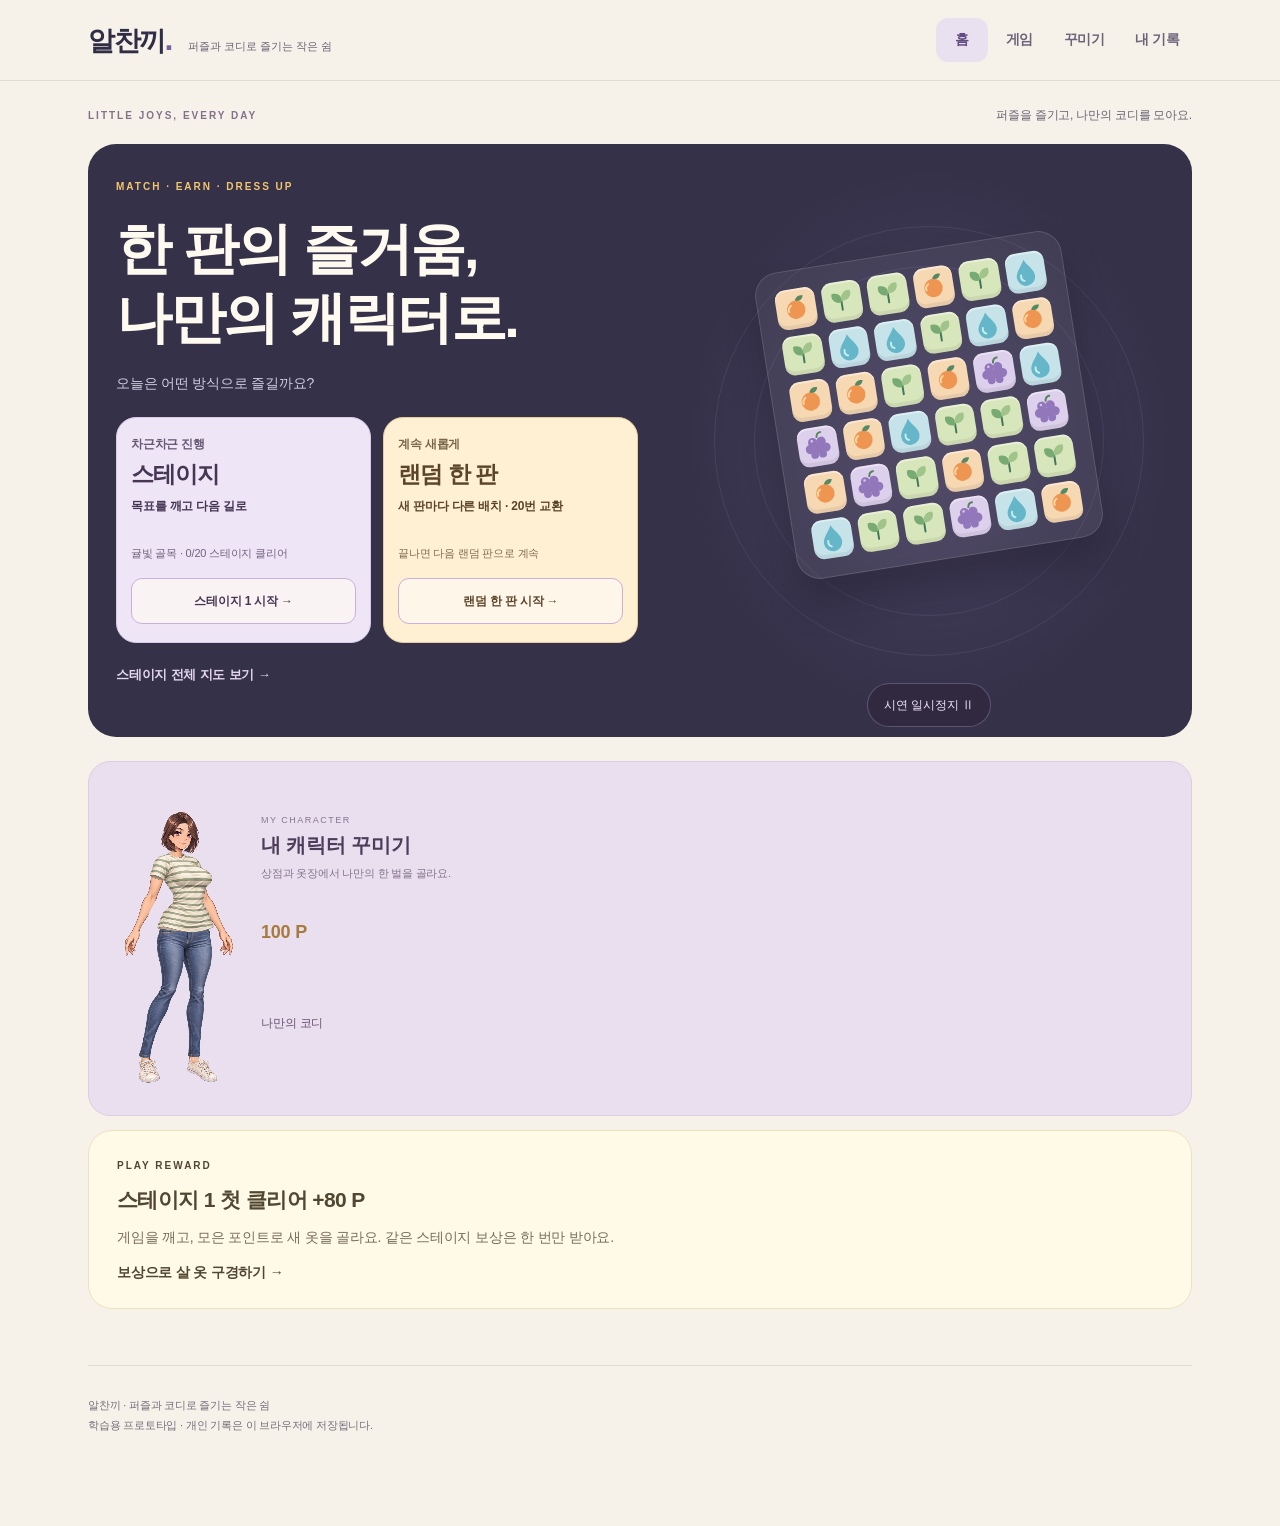
==== commit c3028d64: "Refine worn outfit details at the shoulders, cheeks, cuffs and boots" ====
--- a/docs/index.html
+++ b/docs/index.html
@@ -121,5 +121,5 @@
 async function pick(i){if(busy||moves===0)return;if(selected<0){selected=i;render();return}if(selected===i){selected=-1;render();return}if(!adjacent(selected,i)){selected=i;render();return}const j=selected;selected=-1;[board[i],board[j]]=[board[j],board[i]];let hit=matches(board);if(!hit.length){[board[i],board[j]]=[board[j],board[i]];$('game-message').textContent='3개 이상 이어지는 이웃 조각을 찾아보세요. 이동은 차감되지 않아요.';render();return}busy=true;moves--;const token=generation;let combo=0;while(hit.length){combo++;score+=hit.length*10*combo;render();hit.forEach(k=>$('board').children[k].classList.add('pop'));await pause(220);if(token!==generation)return;hit.forEach(k=>board[k]=null);collapse(board);render();await pause(140);if(token!==generation)return;hit=matches(board);}if(score>best){best=score;storage.set('teum-best',best);}let message=combo>1?`${combo}연쇄! 잘 쉬고 있네요 ✨`:'좋아요! 작은 조각이 모였어요 🌱';if(moves===0)message=`이번 쉼표는 ${score}점! 새 게임으로 다시 즐겨요.`;else if(!findMove(board)){board=fresh();message='가능한 매치가 없어 새 보드를 준비했어요. 이동은 그대로예요.';}busy=false;render();$('game-message').textContent=message;if(moves===0)window.dispatchEvent(new CustomEvent('teum-game-finished',{detail:{score}}));}
 function restart(){generation++;busy=false;selected=-1;score=0;moves=20;board=fresh();render();$('game-message').textContent='20번의 이동, 얼마나 모을 수 있을까요?';}
 $('restart').addEventListener('click',restart);$('hint').addEventListener('click',()=>{if(busy||moves===0)return;const pair=findMove(board);if(pair){selected=pair[0];render();$('game-message').textContent=`선택한 조각과 ${Math.floor(pair[1]/N)+1}행 ${pair[1]%N+1}열 조각을 바꿔보세요.`;}});restart();
-</script><script type="module" src="./navigation.mjs"></script><script type="module" src="./playground.mjs"></script><script type="module" src="./puzzle.mjs?canvas=20261122-shoes1"></script><script type="module" src="./story.mjs"></script><script type="module" src="./meals.mjs"></script><script type="module" src="./meal-solo.mjs"></script><script type="module" src="./fire.mjs"></script><script type="module" src="./fire-quick.mjs"></script><script type="module" src="./fire-life.mjs"></script><script type="module" src="./hub.mjs"></script><script type="module" src="./cart.mjs"></script><script type="module" src="./soft-theme.mjs"></script><script type="module" src="./home-motion.mjs"></script><script type="module" src="./lab.mjs?canvas=20261122-shoes1"></script><script type="module" src="./journey.mjs"></script><script type="module" src="./game-focus.mjs"></script><script type="module" src="./avatar.mjs?canvas=20261122-shoes1"></script><script type="module" src="./avatar-quality.mjs"></script>
-<script type="module" src="./menu-focus.mjs"></script><script type="module" src="./collection-ui.mjs?canvas=20261122-shoes1"></script><script type="module" src="./outfit-export.mjs?canvas=20261122-shoes1"></script></body></html>
+</script><script type="module" src="./navigation.mjs"></script><script type="module" src="./playground.mjs"></script><script type="module" src="./puzzle.mjs?canvas=20261122-detail1"></script><script type="module" src="./story.mjs"></script><script type="module" src="./meals.mjs"></script><script type="module" src="./meal-solo.mjs"></script><script type="module" src="./fire.mjs"></script><script type="module" src="./fire-quick.mjs"></script><script type="module" src="./fire-life.mjs"></script><script type="module" src="./hub.mjs"></script><script type="module" src="./cart.mjs"></script><script type="module" src="./soft-theme.mjs"></script><script type="module" src="./home-motion.mjs"></script><script type="module" src="./lab.mjs?canvas=20261122-detail1"></script><script type="module" src="./journey.mjs"></script><script type="module" src="./game-focus.mjs"></script><script type="module" src="./avatar.mjs?canvas=20261122-detail1"></script><script type="module" src="./avatar-quality.mjs"></script>
+<script type="module" src="./menu-focus.mjs"></script><script type="module" src="./collection-ui.mjs?canvas=20261122-detail1"></script><script type="module" src="./outfit-export.mjs?canvas=20261122-detail1"></script></body></html>
